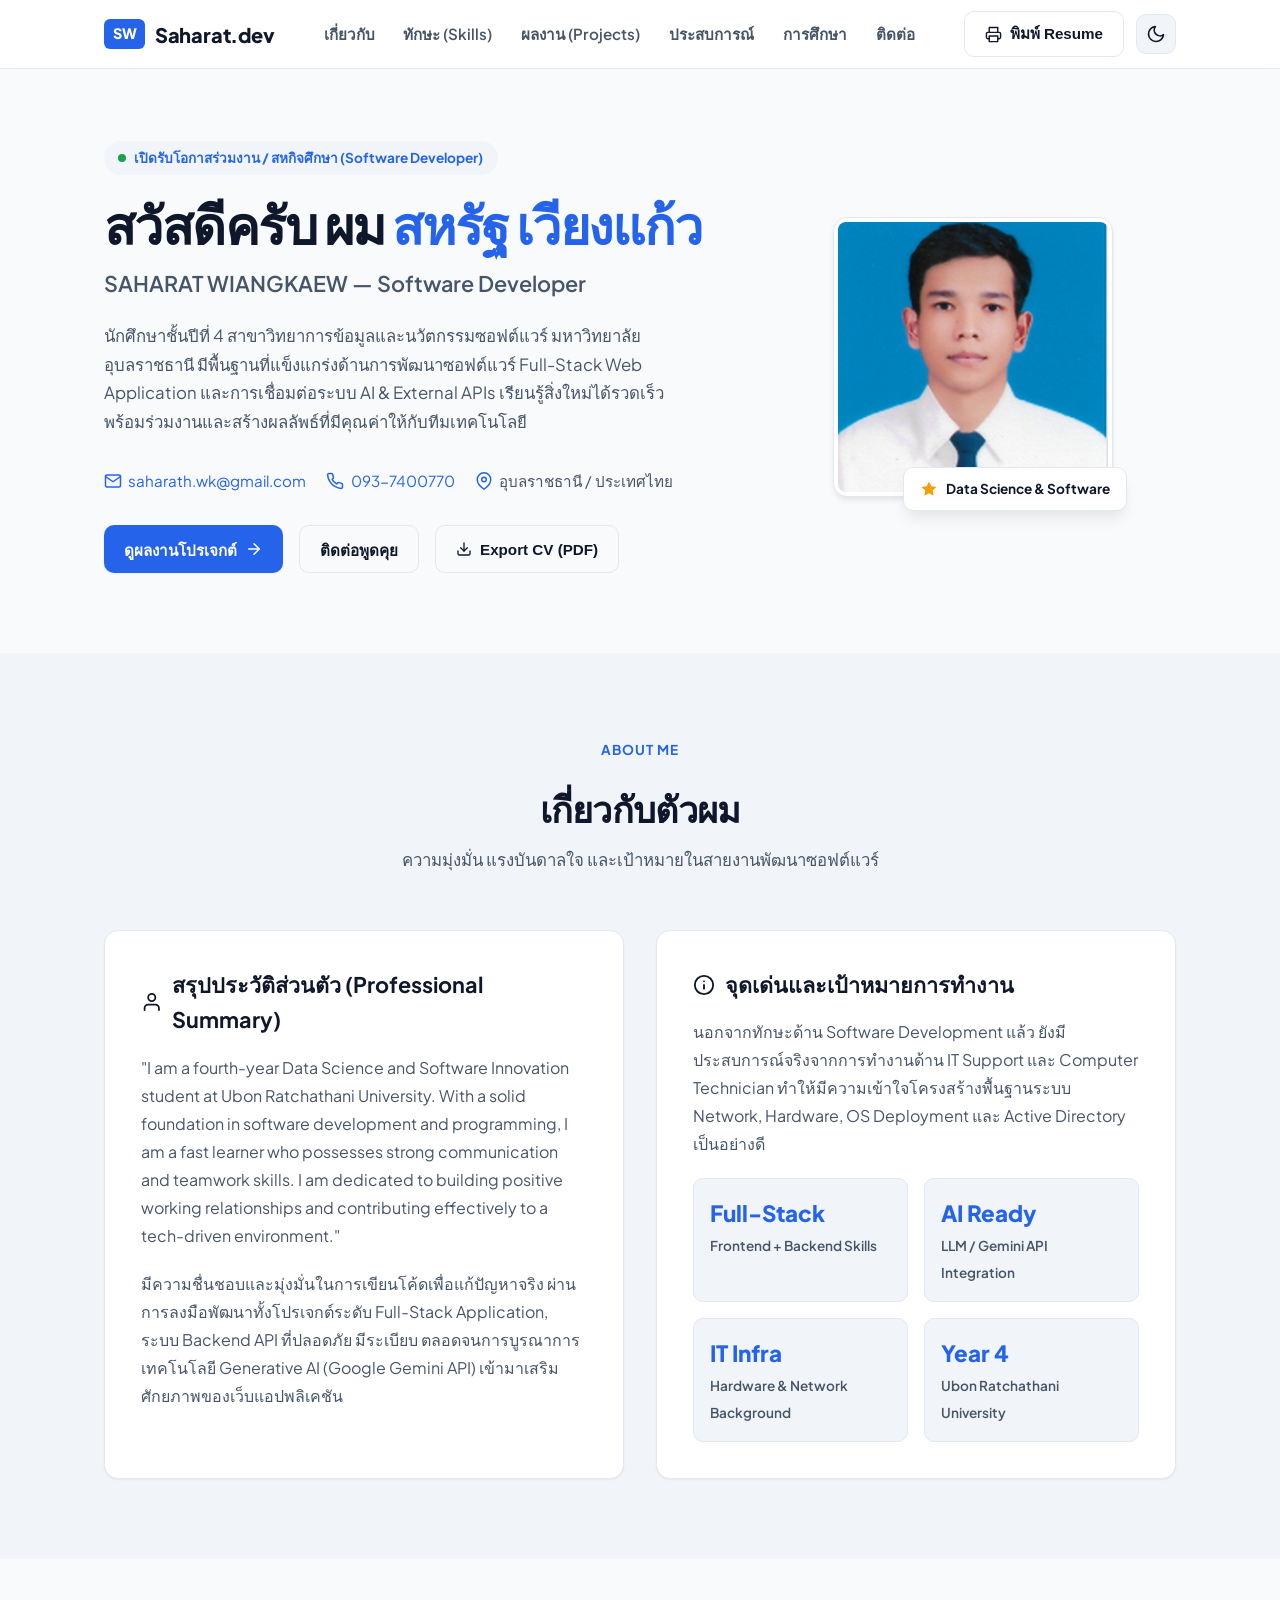
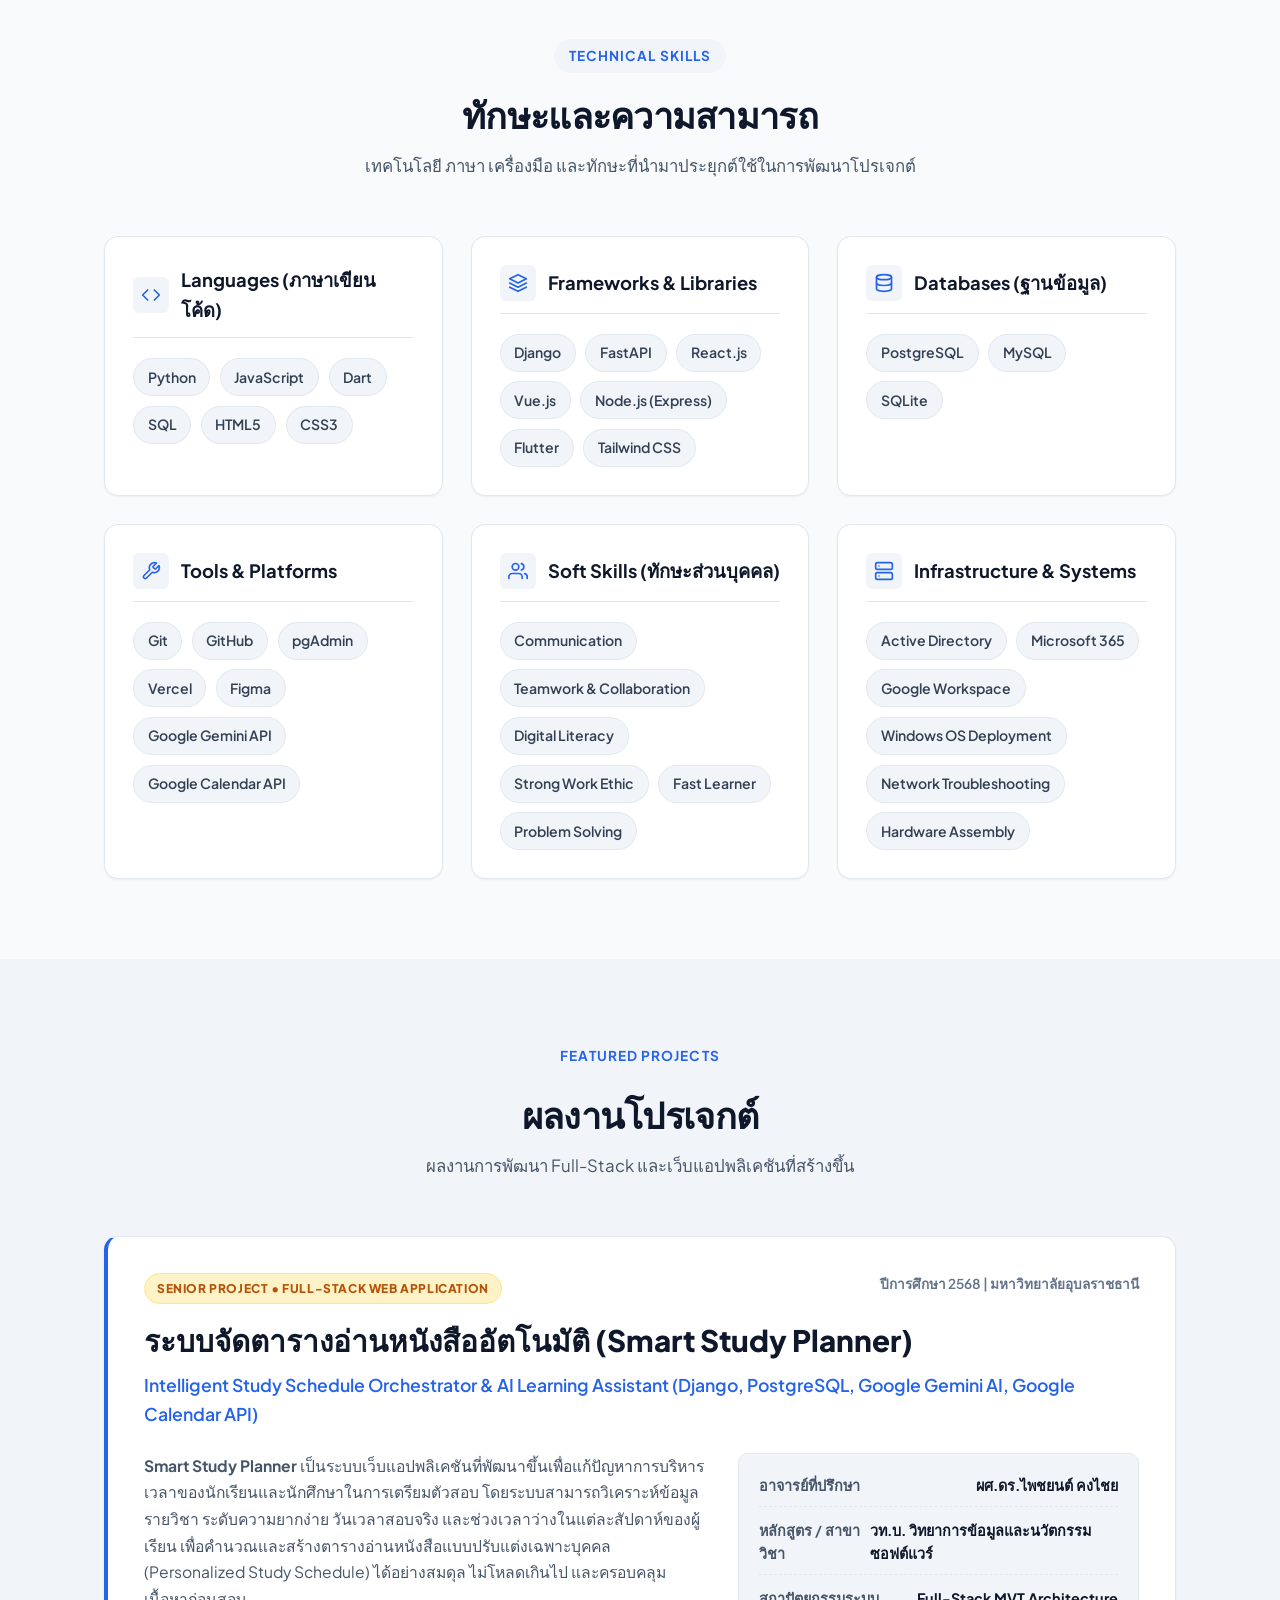
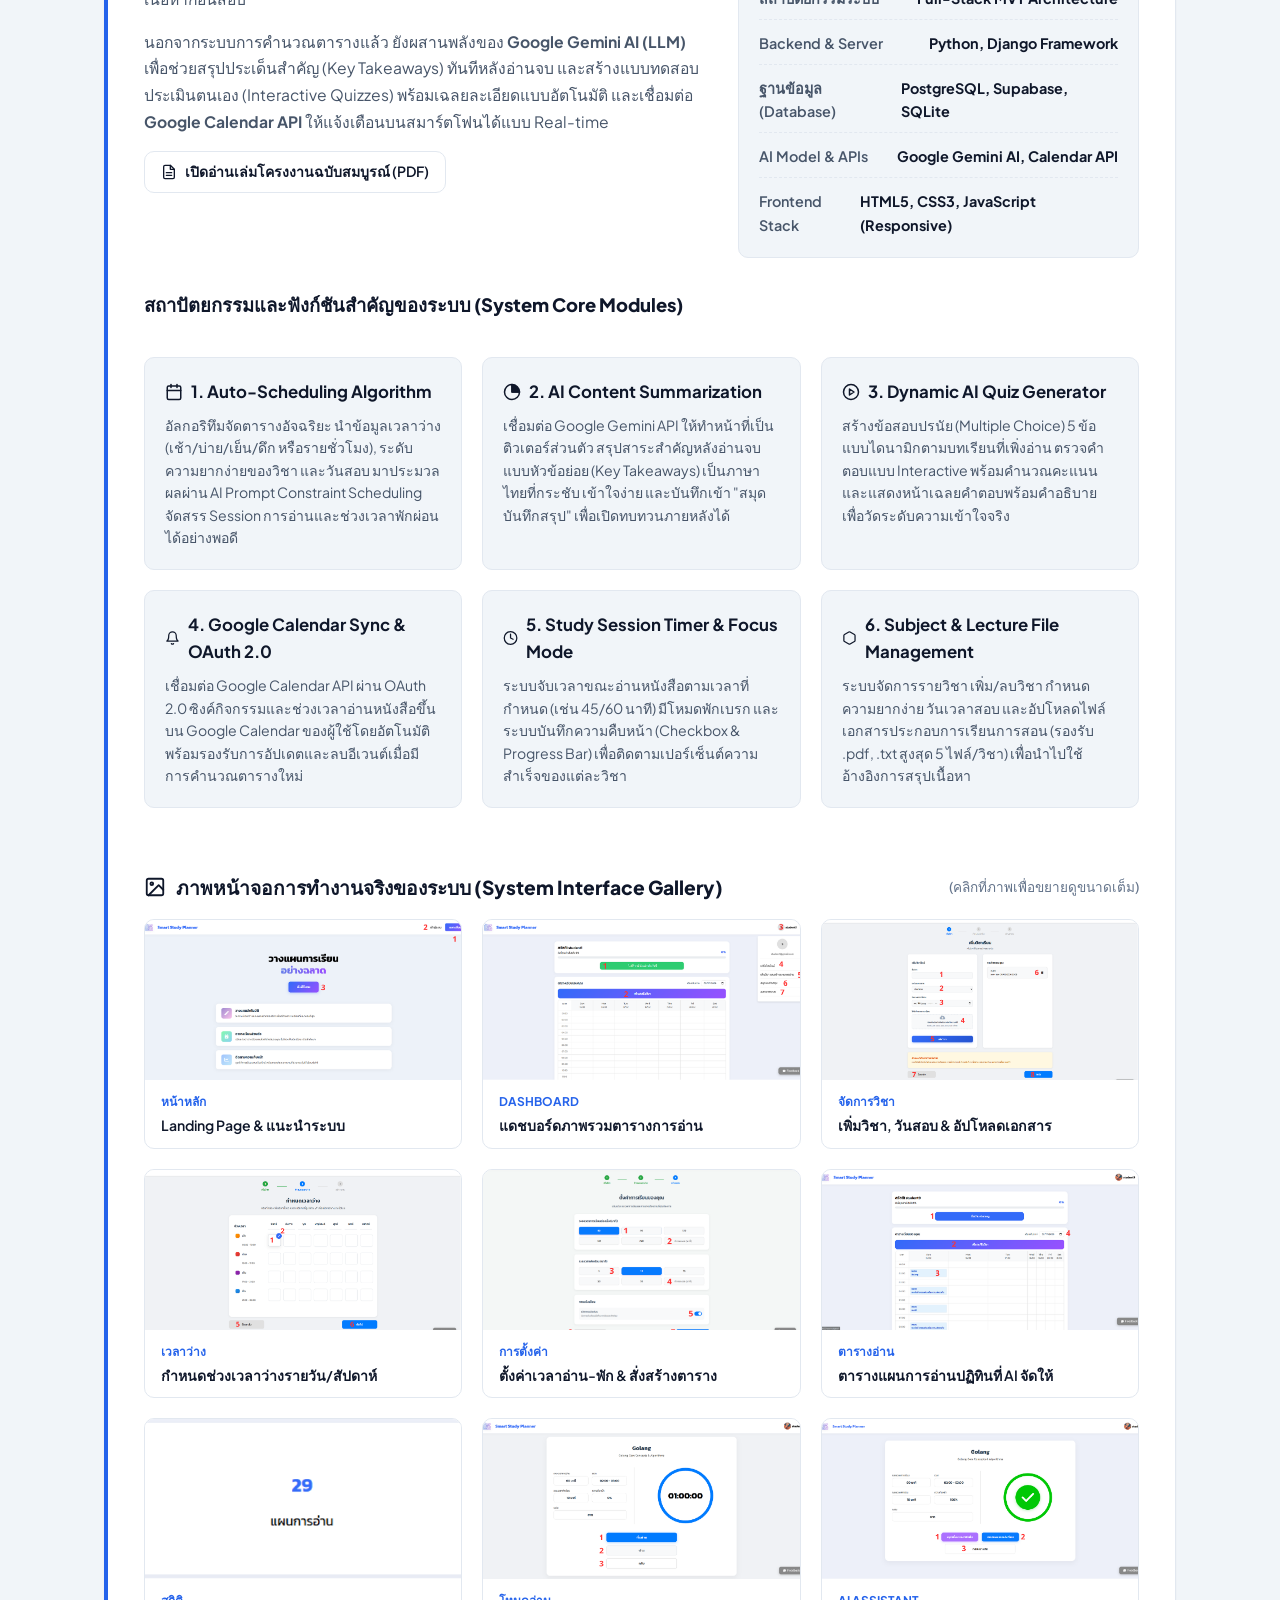
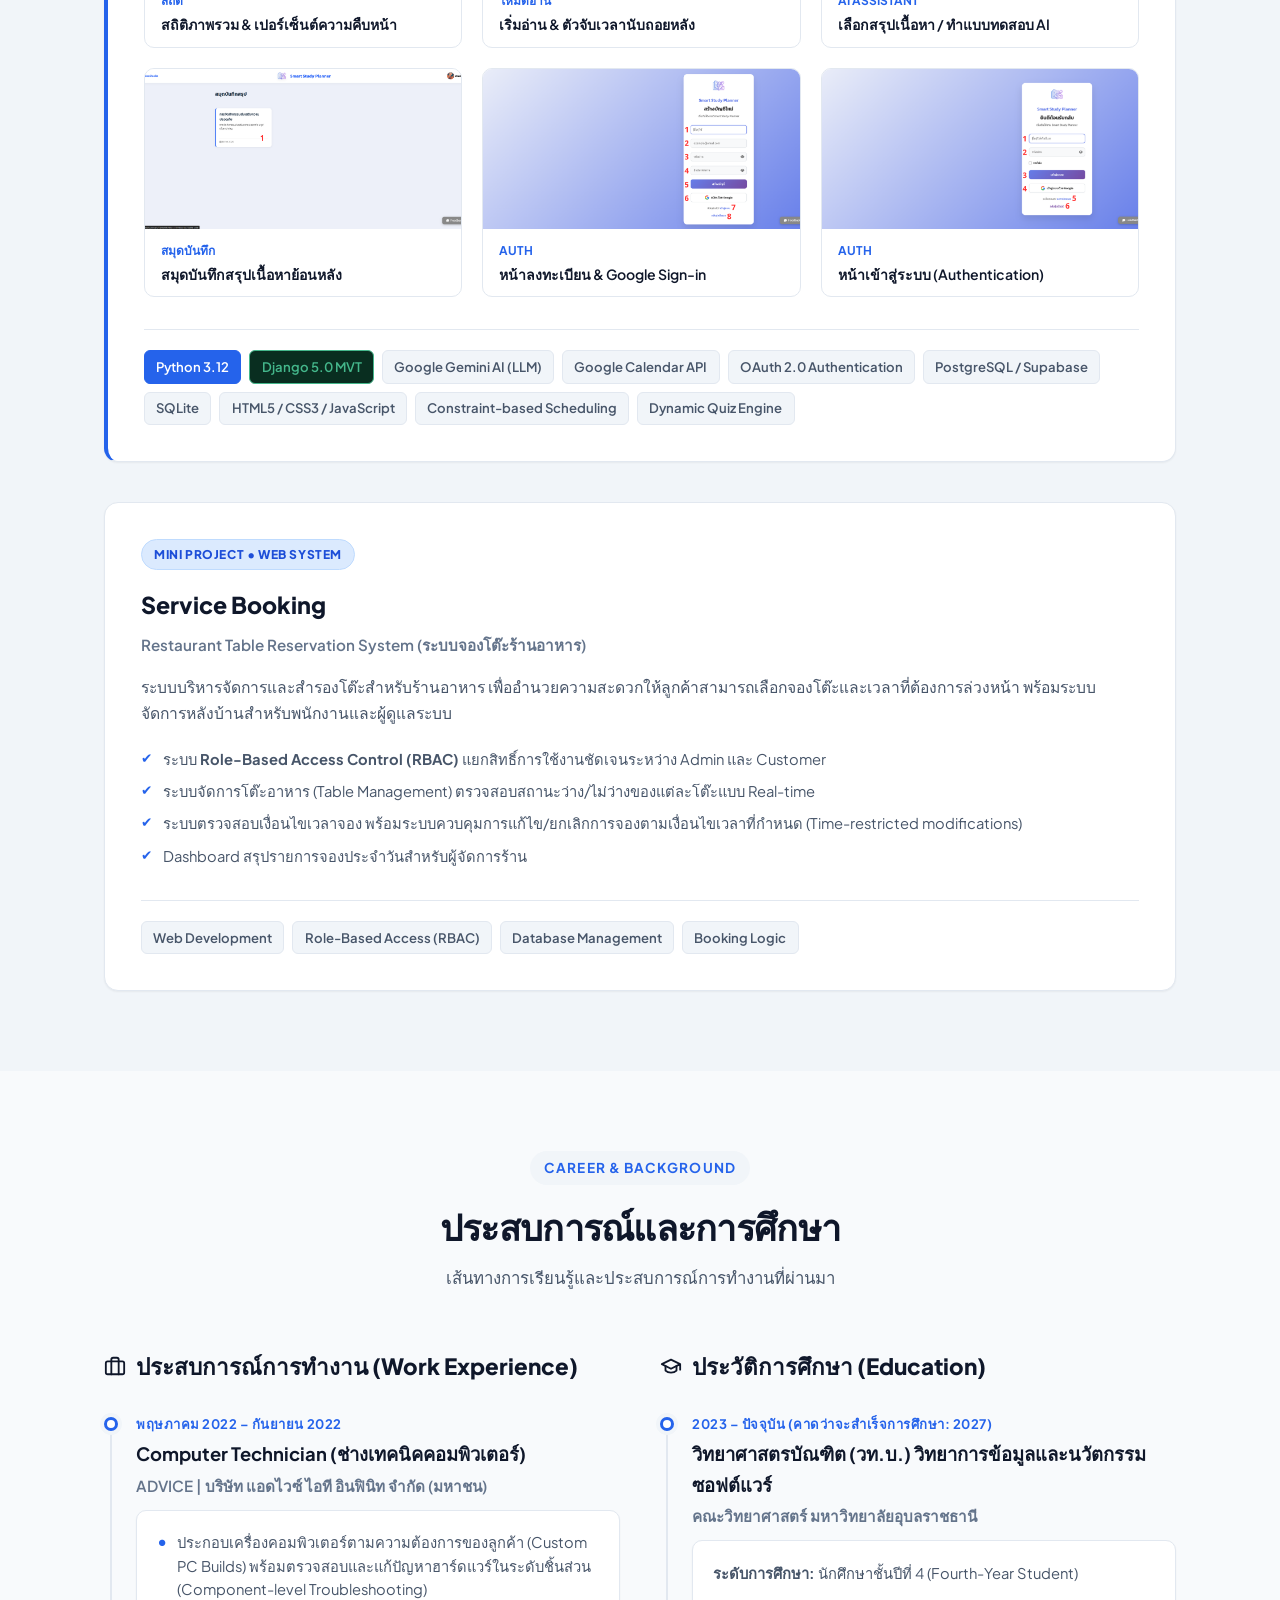
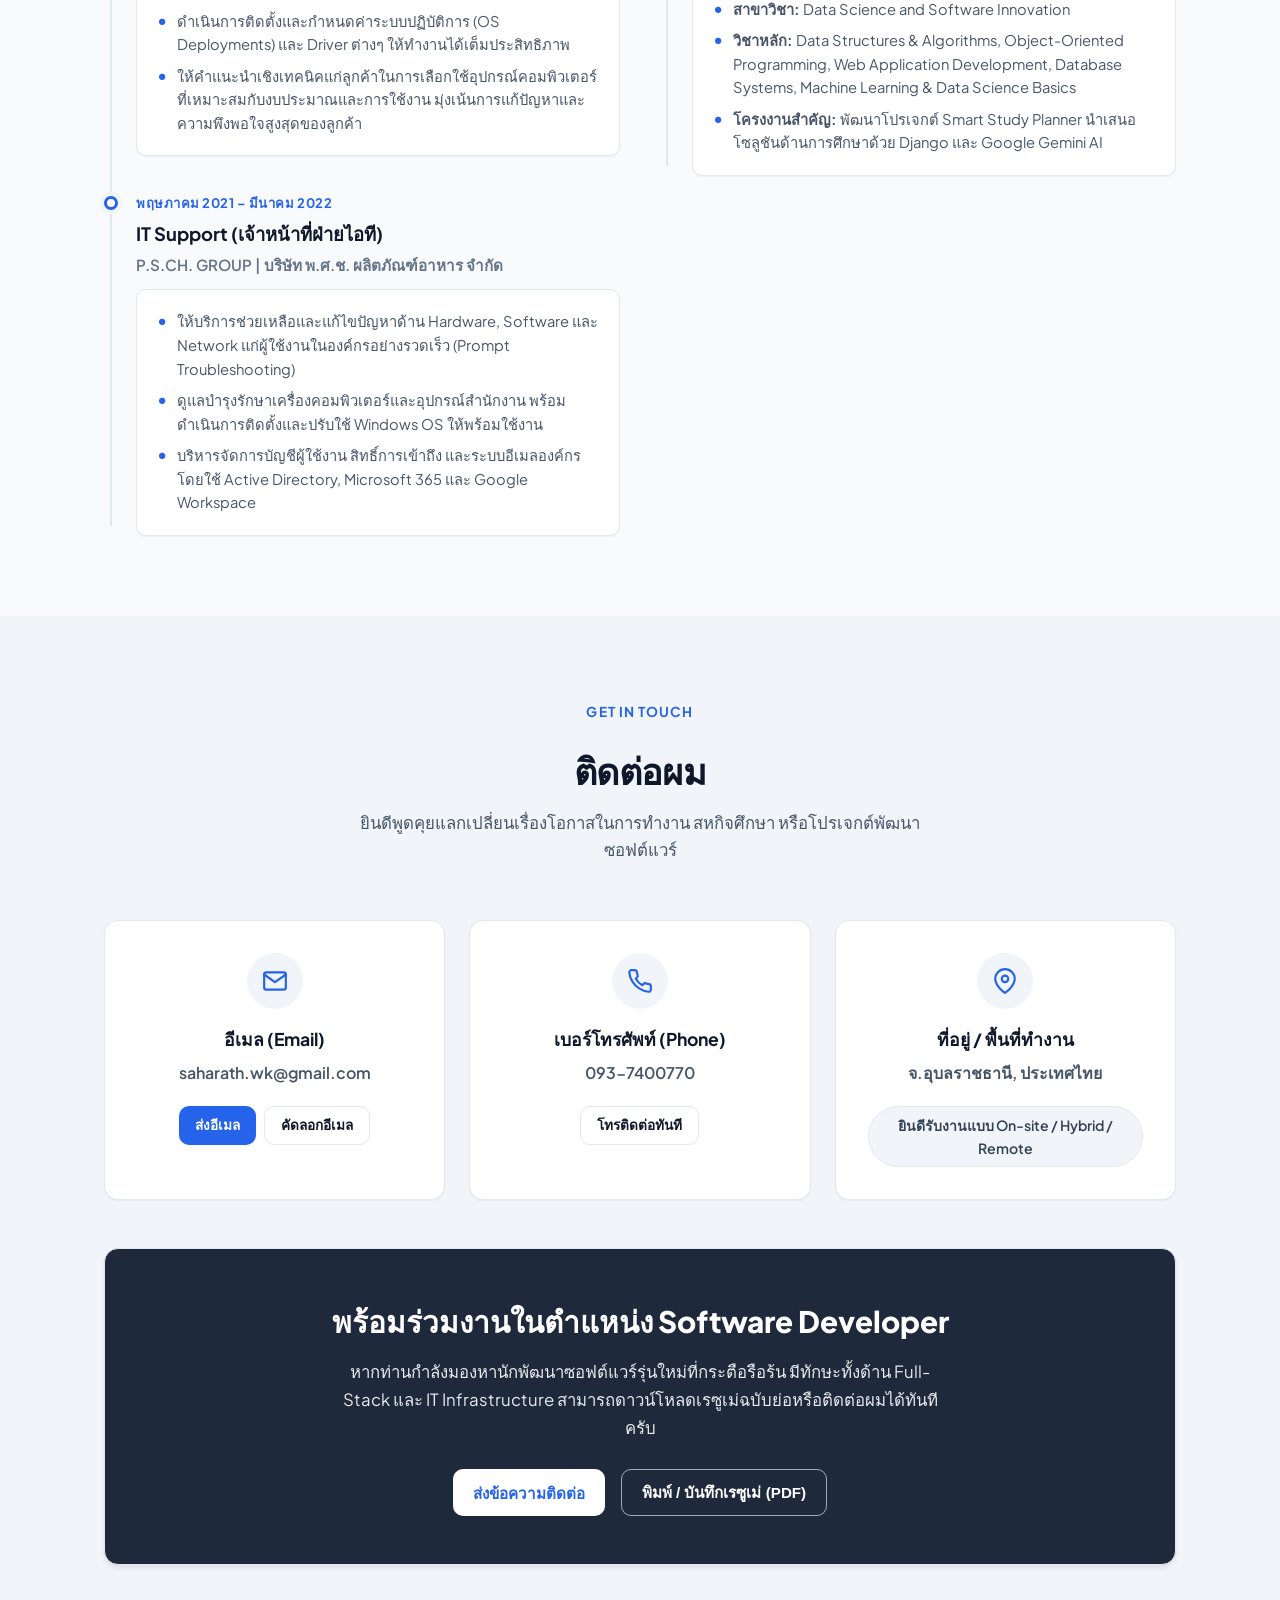
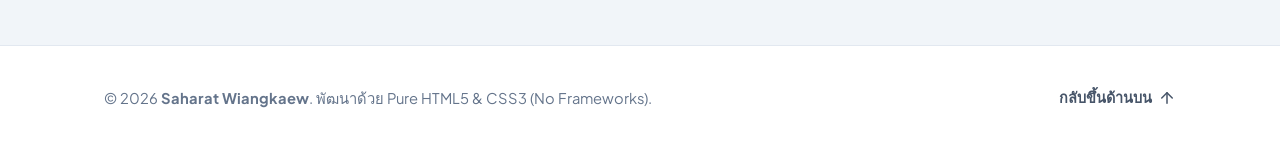
==== index.html @ 52d917a0 "Enhance Smart Study Planner showcase with full documentation details and screenshots gallery" ====
<!DOCTYPE html>
<html lang="th" data-theme="light">
<head>
  <meta charset="UTF-8">
  <meta name="viewport" content="width=device-width, initial-scale=1.0">
  <title>Saharat Wiangkaew | Software Developer Portfolio & Resume</title>
  <meta name="description" content="Portfolio และ Online Resume ของ Saharat Wiangkaew (สหรัฐ เวียงแก้ว) - Software Developer ผู้เชี่ยวชาญ Full-Stack Web Development, Python, Django, JavaScript, และ AI Integration">
  
  <!-- Google Fonts: Plus Jakarta Sans -->
  <link rel="preconnect" href="https://fonts.googleapis.com">
  <link rel="preconnect" href="https://fonts.gstatic.com" crossorigin>
  <link href="https://fonts.googleapis.com/css2?family=Plus+Jakarta+Sans:ital,wght@0,300..800;1,300..800&family=Sarabun:wght@300;400;600;700&display=swap" rel="stylesheet">
  
  <!-- Stylesheet -->
  <link rel="stylesheet" href="style.css">
</head>
<body>

  <!-- ================= HEADER & NAVIGATION ================= -->
  <header class="site-header">
    <div class="container nav-container">
      <a href="#hero" class="brand-logo" aria-label="Saharat Wiangkaew Home">
        <span class="brand-badge">SW</span>
        <span>Saharat.dev</span>
      </a>

      <!-- Desktop Navigation Menu -->
      <nav>
        <ul class="nav-menu" id="nav-menu">
          <li><a href="#about" class="nav-link">เกี่ยวกับ</a></li>
          <li><a href="#skills" class="nav-link">ทักษะ (Skills)</a></li>
          <li><a href="#projects" class="nav-link">ผลงาน (Projects)</a></li>
          <li><a href="#experience" class="nav-link">ประสบการณ์</a></li>
          <li><a href="#education" class="nav-link">การศึกษา</a></li>
          <li><a href="#contact" class="nav-link">ติดต่อ</a></li>
        </ul>
      </nav>

      <!-- Action Buttons -->
      <div class="nav-actions">
        <!-- Print / PDF Button -->
        <button class="btn btn-outline btn-print-cv" title="พิมพ์หรือบันทึกเรซูเม่เป็น PDF">
          <svg width="17" height="17" viewBox="0 0 24 24" fill="none" stroke="currentColor" stroke-width="2" stroke-linecap="round" stroke-linejoin="round">
            <polyline points="6 9 6 2 18 2 18 9"></polyline>
            <path d="M6 18H4a2 2 0 0 1-2-2v-5a2 2 0 0 1 2-2h16a2 2 0 0 1 2 2v5a2 2 0 0 1-2 2h-2"></path>
            <rect x="6" y="14" width="12" height="8"></rect>
          </svg>
          <span>พิมพ์ Resume</span>
        </button>

        <!-- Theme Toggle Button -->
        <button class="btn-icon" id="theme-toggle" aria-label="สลับโหมดการแสดงผล">
          <span id="theme-icon">
            <svg width="20" height="20" viewBox="0 0 24 24" fill="none" stroke="currentColor" stroke-width="2" stroke-linecap="round" stroke-linejoin="round">
              <path d="M21 12.79A9 9 0 1 1 11.21 3 7 7 0 0 0 21 12.79z"></path>
            </svg>
          </span>
        </button>

        <!-- Mobile Menu Toggle Button -->
        <button class="btn-icon mobile-toggle" id="mobile-toggle" aria-label="เปิดเมนูมือถือ" aria-expanded="false">
          <svg width="22" height="22" viewBox="0 0 24 24" fill="none" stroke="currentColor" stroke-width="2" stroke-linecap="round" stroke-linejoin="round">
            <line x1="3" y1="12" x2="21" y2="12"></line>
            <line x1="3" y1="6" x2="21" y2="6"></line>
            <line x1="3" y1="18" x2="21" y2="18"></line>
          </svg>
        </button>
      </div>
    </div>
  </header>

  <main>
    <!-- ================= HERO SECTION ================= -->
    <section class="hero" id="hero">
      <div class="container hero-grid">
        <div class="hero-content">
          <div class="hero-status">
            <span class="status-dot"></span>
            <span>เปิดรับโอกาสร่วมงาน / สหกิจศึกษา (Software Developer)</span>
          </div>
          
          <h1 class="hero-title">
            สวัสดีครับ ผม <span class="highlight">สหรัฐ เวียงแก้ว</span>
          </h1>
          <div class="hero-subtitle">SAHARAT WIANGKAEW — Software Developer</div>
          
          <p class="hero-bio">
            นักศึกษาชั้นปีที่ 4 สาขาวิทยาการข้อมูลและนวัตกรรมซอฟต์แวร์ มหาวิทยาลัยอุบลราชธานี มีพื้นฐานที่แข็งแกร่งด้านการพัฒนาซอฟต์แวร์ Full-Stack Web Application และการเชื่อมต่อระบบ AI & External APIs เรียนรู้สิ่งใหม่ได้รวดเร็ว พร้อมร่วมงานและสร้างผลลัพธ์ที่มีคุณค่าให้กับทีมเทคโนโลยี
          </p>

          <div class="hero-meta">
            <span class="meta-item">
              <svg width="18" height="18" viewBox="0 0 24 24" fill="none" stroke="currentColor" stroke-width="2" stroke-linecap="round" stroke-linejoin="round">
                <path d="M4 4h16c1.1 0 2 .9 2 2v12c0 1.1-.9 2-2 2H4c-1.1 0-2-.9-2-2V6c0-1.1.9-2 2-2z"></path>
                <polyline points="22,6 12,13 2,6"></polyline>
              </svg>
              <a href="mailto:saharath.wk@gmail.com">saharath.wk@gmail.com</a>
            </span>
            <span class="meta-item">
              <svg width="18" height="18" viewBox="0 0 24 24" fill="none" stroke="currentColor" stroke-width="2" stroke-linecap="round" stroke-linejoin="round">
                <path d="M22 16.92v3a2 2 0 0 1-2.18 2 19.79 19.79 0 0 1-8.63-3.07 19.5 19.5 0 0 1-6-6 19.79 19.79 0 0 1-3.07-8.67A2 2 0 0 1 4.11 2h3a2 2 0 0 1 2 1.72 12.84 12.84 0 0 0 .7 2.81 2 2 0 0 1-.45 2.11L8.09 9.91a16 16 0 0 0 6 6l1.27-1.27a2 2 0 0 1 2.11-.45 12.84 12.84 0 0 0 2.81.7A2 2 0 0 1 22 16.92z"></path>
              </svg>
              <a href="tel:0937400770">093-7400770</a>
            </span>
            <span class="meta-item">
              <svg width="18" height="18" viewBox="0 0 24 24" fill="none" stroke="currentColor" stroke-width="2" stroke-linecap="round" stroke-linejoin="round">
                <path d="M21 10c0 7-9 13-9 13s-9-6-9-13a9 9 0 0 1 18 0z"></path>
                <circle cx="12" cy="10" r="3"></circle>
              </svg>
              <span>อุบลราชธานี / ประเทศไทย</span>
            </span>
          </div>

          <div class="hero-actions">
            <a href="#projects" class="btn btn-primary">
              <span>ดูผลงานโปรเจกต์</span>
              <svg width="18" height="18" viewBox="0 0 24 24" fill="none" stroke="currentColor" stroke-width="2" stroke-linecap="round" stroke-linejoin="round">
                <line x1="5" y1="12" x2="19" y2="12"></line>
                <polyline points="12 5 19 12 12 19"></polyline>
              </svg>
            </a>
            <a href="#contact" class="btn btn-outline">ติดต่อพูดคุย</a>
            <button class="btn btn-outline btn-print-cv">
              <svg width="16" height="16" viewBox="0 0 24 24" fill="none" stroke="currentColor" stroke-width="2" stroke-linecap="round" stroke-linejoin="round">
                <path d="M21 15v4a2 2 0 0 1-2 2H5a2 2 0 0 1-2-2v-4"></path>
                <polyline points="7 10 12 15 17 10"></polyline>
                <line x1="12" y1="15" x2="12" y2="3"></line>
              </svg>
              <span>Export CV (PDF)</span>
            </button>
          </div>
        </div>

        <!-- Avatar Wrap -->
        <div class="hero-image-wrap">
          <div class="avatar-card">
            <div class="avatar-inner">
              <img src="assets/images/profile.png" alt="รูปโปรไฟล์ Saharat Wiangkaew" width="280" height="280" loading="eager">
            </div>
            <div class="floating-badge">
              <svg width="18" height="18" viewBox="0 0 24 24" fill="currentColor">
                <polygon points="12 2 15.09 8.26 22 9.27 17 14.14 18.18 21.02 12 17.77 5.82 21.02 7 14.14 2 9.27 8.91 8.26 12 2"></polygon>
              </svg>
              <span>Data Science & Software</span>
            </div>
          </div>
        </div>
      </div>
    </section>

    <!-- ================= ABOUT SECTION ================= -->
    <section id="about" style="background-color: var(--bg-alt);">
      <div class="container">
        <div class="section-title-wrap">
          <span class="section-badge">About Me</span>
          <h2 class="section-title">เกี่ยวกับตัวผม</h2>
          <p class="section-subtitle">ความมุ่งมั่น แรงบันดาลใจ และเป้าหมายในสายงานพัฒนาซอฟต์แวร์</p>
        </div>

        <div class="about-grid">
          <!-- Summary Card -->
          <div class="about-card">
            <h3>
              <svg width="22" height="22" viewBox="0 0 24 24" fill="none" stroke="currentColor" stroke-width="2" stroke-linecap="round" stroke-linejoin="round">
                <path d="M20 21v-2a4 4 0 0 0-4-4H8a4 4 0 0 0-4 4v2"></path>
                <circle cx="12" cy="7" r="4"></circle>
              </svg>
              สรุปประวัติส่วนตัว (Professional Summary)
            </h3>
            <p>
              "I am a fourth-year Data Science and Software Innovation student at Ubon Ratchathani University. With a solid foundation in software development and programming, I am a fast learner who possesses strong communication and teamwork skills. I am dedicated to building positive working relationships and contributing effectively to a tech-driven environment."
            </p>
            <p>
              มีความชื่นชอบและมุ่งมั่นในการเขียนโค้ดเพื่อแก้ปัญหาจริง ผ่านการลงมือพัฒนาทั้งโปรเจกต์ระดับ Full-Stack Application, ระบบ Backend API ที่ปลอดภัย มีระเบียบ ตลอดจนการบูรณาการเทคโนโลยี Generative AI (Google Gemini API) เข้ามาเสริมศักยภาพของเว็บแอปพลิเคชัน
            </p>
          </div>

          <!-- Highlight Highlights -->
          <div class="about-card">
            <h3>
              <svg width="22" height="22" viewBox="0 0 24 24" fill="none" stroke="currentColor" stroke-width="2" stroke-linecap="round" stroke-linejoin="round">
                <circle cx="12" cy="12" r="10"></circle>
                <line x1="12" y1="16" x2="12" y2="12"></line>
                <line x1="12" y1="8" x2="12.01" y2="8"></line>
              </svg>
              จุดเด่นและเป้าหมายการทำงาน
            </h3>
            <p>
              นอกจากทักษะด้าน Software Development แล้ว ยังมีประสบการณ์จริงจากการทำงานด้าน IT Support และ Computer Technician ทำให้มีความเข้าใจโครงสร้างพื้นฐานระบบ Network, Hardware, OS Deployment และ Active Directory เป็นอย่างดี
            </p>

            <div class="stat-pills">
              <div class="stat-pill">
                <span class="stat-num">Full-Stack</span>
                <span class="stat-label">Frontend + Backend Skills</span>
              </div>
              <div class="stat-pill">
                <span class="stat-num">AI Ready</span>
                <span class="stat-label">LLM / Gemini API Integration</span>
              </div>
              <div class="stat-pill">
                <span class="stat-num">IT Infra</span>
                <span class="stat-label">Hardware & Network Background</span>
              </div>
              <div class="stat-pill">
                <span class="stat-num">Year 4</span>
                <span class="stat-label">Ubon Ratchathani University</span>
              </div>
            </div>
          </div>
        </div>
      </div>
    </section>

    <!-- ================= SKILLS SECTION ================= -->
    <section id="skills">
      <div class="container">
        <div class="section-title-wrap">
          <span class="section-badge">Technical Skills</span>
          <h2 class="section-title">ทักษะและความสามารถ</h2>
          <p class="section-subtitle">เทคโนโลยี ภาษา เครื่องมือ และทักษะที่นำมาประยุกต์ใช้ในการพัฒนาโปรเจกต์</p>
        </div>

        <div class="skills-grid">
          <!-- Languages -->
          <div class="skill-category-card">
            <div class="category-header">
              <div class="category-icon">
                <svg width="20" height="20" viewBox="0 0 24 24" fill="none" stroke="currentColor" stroke-width="2" stroke-linecap="round" stroke-linejoin="round">
                  <polyline points="16 18 22 12 16 6"></polyline>
                  <polyline points="8 6 2 12 8 18"></polyline>
                </svg>
              </div>
              <h3>Languages (ภาษาเขียนโค้ด)</h3>
            </div>
            <div class="skill-tags">
              <span class="skill-tag">Python</span>
              <span class="skill-tag">JavaScript</span>
              <span class="skill-tag">Dart</span>
              <span class="skill-tag">SQL</span>
              <span class="skill-tag">HTML5</span>
              <span class="skill-tag">CSS3</span>
            </div>
          </div>

          <!-- Frameworks & Libraries -->
          <div class="skill-category-card">
            <div class="category-header">
              <div class="category-icon">
                <svg width="20" height="20" viewBox="0 0 24 24" fill="none" stroke="currentColor" stroke-width="2" stroke-linecap="round" stroke-linejoin="round">
                  <polygon points="12 2 2 7 12 12 22 7 12 2"></polygon>
                  <polyline points="2 17 12 22 22 17"></polyline>
                  <polyline points="2 12 12 17 22 12"></polyline>
                </svg>
              </div>
              <h3>Frameworks & Libraries</h3>
            </div>
            <div class="skill-tags">
              <span class="skill-tag">Django</span>
              <span class="skill-tag">FastAPI</span>
              <span class="skill-tag">React.js</span>
              <span class="skill-tag">Vue.js</span>
              <span class="skill-tag">Node.js (Express)</span>
              <span class="skill-tag">Flutter</span>
              <span class="skill-tag">Tailwind CSS</span>
            </div>
          </div>

          <!-- Databases -->
          <div class="skill-category-card">
            <div class="category-header">
              <div class="category-icon">
                <svg width="20" height="20" viewBox="0 0 24 24" fill="none" stroke="currentColor" stroke-width="2" stroke-linecap="round" stroke-linejoin="round">
                  <ellipse cx="12" cy="5" rx="9" ry="3"></ellipse>
                  <path d="M21 12c0 1.66-4 3-9 3s-9-1.34-9-3"></path>
                  <path d="M3 5v14c0 1.66 4 3 9 3s9-1.34 9-3V5"></path>
                </svg>
              </div>
              <h3>Databases (ฐานข้อมูล)</h3>
            </div>
            <div class="skill-tags">
              <span class="skill-tag">PostgreSQL</span>
              <span class="skill-tag">MySQL</span>
              <span class="skill-tag">SQLite</span>
            </div>
          </div>

          <!-- Tools & Platforms -->
          <div class="skill-category-card">
            <div class="category-header">
              <div class="category-icon">
                <svg width="20" height="20" viewBox="0 0 24 24" fill="none" stroke="currentColor" stroke-width="2" stroke-linecap="round" stroke-linejoin="round">
                  <path d="M14.7 6.3a1 1 0 0 0 0 1.4l1.6 1.6a1 1 0 0 0 1.4 0l3.77-3.77a6 6 0 0 1-7.94 7.94l-6.91 6.91a2.12 2.12 0 0 1-3-3l6.91-6.91a6 6 0 0 1 7.94-7.94l-3.76 3.76z"></path>
                </svg>
              </div>
              <h3>Tools & Platforms</h3>
            </div>
            <div class="skill-tags">
              <span class="skill-tag">Git</span>
              <span class="skill-tag">GitHub</span>
              <span class="skill-tag">pgAdmin</span>
              <span class="skill-tag">Vercel</span>
              <span class="skill-tag">Figma</span>
              <span class="skill-tag">Google Gemini API</span>
              <span class="skill-tag">Google Calendar API</span>
            </div>
          </div>

          <!-- Soft Skills -->
          <div class="skill-category-card">
            <div class="category-header">
              <div class="category-icon">
                <svg width="20" height="20" viewBox="0 0 24 24" fill="none" stroke="currentColor" stroke-width="2" stroke-linecap="round" stroke-linejoin="round">
                  <path d="M17 21v-2a4 4 0 0 0-4-4H5a4 4 0 0 0-4 4v2"></path>
                  <circle cx="9" cy="7" r="4"></circle>
                  <path d="M23 21v-2a4 4 0 0 0-3-3.87"></path>
                  <path d="M16 3.13a4 4 0 0 1 0 7.75"></path>
                </svg>
              </div>
              <h3>Soft Skills (ทักษะส่วนบุคคล)</h3>
            </div>
            <div class="skill-tags">
              <span class="skill-tag">Communication</span>
              <span class="skill-tag">Teamwork & Collaboration</span>
              <span class="skill-tag">Digital Literacy</span>
              <span class="skill-tag">Strong Work Ethic</span>
              <span class="skill-tag">Fast Learner</span>
              <span class="skill-tag">Problem Solving</span>
            </div>
          </div>

          <!-- IT & Hardware Skills -->
          <div class="skill-category-card">
            <div class="category-header">
              <div class="category-icon">
                <svg width="20" height="20" viewBox="0 0 24 24" fill="none" stroke="currentColor" stroke-width="2" stroke-linecap="round" stroke-linejoin="round">
                  <rect x="2" y="2" width="20" height="8" rx="2" ry="2"></rect>
                  <rect x="2" y="14" width="20" height="8" rx="2" ry="2"></rect>
                  <line x1="6" y1="6" x2="6.01" y2="6"></line>
                  <line x1="6" y1="18" x2="6.01" y2="18"></line>
                </svg>
              </div>
              <h3>Infrastructure & Systems</h3>
            </div>
            <div class="skill-tags">
              <span class="skill-tag">Active Directory</span>
              <span class="skill-tag">Microsoft 365</span>
              <span class="skill-tag">Google Workspace</span>
              <span class="skill-tag">Windows OS Deployment</span>
              <span class="skill-tag">Network Troubleshooting</span>
              <span class="skill-tag">Hardware Assembly</span>
            </div>
          </div>
        </div>
      </div>
    </section>

    <!-- ================= PROJECTS SECTION ================= -->
    <section id="projects" style="background-color: var(--bg-alt);">
      <div class="container">
        <div class="section-title-wrap">
          <span class="section-badge">Featured Projects</span>
          <h2 class="section-title">ผลงานโปรเจกต์</h2>
          <p class="section-subtitle">ผลงานการพัฒนา Full-Stack และเว็บแอปพลิเคชันที่สร้างขึ้น</p>
        </div>

        <div class="projects-grid">
          <!-- Project 1: Smart Study Planner (Featured Deep Dive) -->
          <div class="project-card featured-showcase">
            <div style="display: flex; justify-content: space-between; align-items: flex-start; flex-wrap: wrap; gap: 0.5rem; margin-bottom: 0.75rem;">
              <span class="project-badge-top badge-final" style="margin-bottom: 0;">Senior Project • Full-Stack Web Application</span>
              <span style="font-size: 0.85rem; color: var(--text-light); font-weight: 600;">ปีการศึกษา 2568 | มหาวิทยาลัยอุบลราชธานี</span>
            </div>
            
            <h3 class="project-title" style="font-size: 1.85rem; margin-bottom: 0.35rem;">ระบบจัดตารางอ่านหนังสืออัตโนมัติ (Smart Study Planner)</h3>
            <div class="project-subtitle" style="font-size: 1.1rem; color: var(--primary); margin-bottom: 1.5rem;">
              Intelligent Study Schedule Orchestrator & AI Learning Assistant (Django, PostgreSQL, Google Gemini AI, Google Calendar API)
            </div>

            <!-- Overview Grid: Description + Project Metadata -->
            <div class="project-overview-grid">
              <div>
                <p class="project-desc" style="margin-bottom: 1rem;">
                  <strong>Smart Study Planner</strong> เป็นระบบเว็บแอปพลิเคชันที่พัฒนาขึ้นเพื่อแก้ปัญหาการบริหารเวลาของนักเรียนและนักศึกษาในการเตรียมตัวสอบ โดยระบบสามารถวิเคราะห์ข้อมูลรายวิชา ระดับความยากง่าย วันเวลาสอบจริง และช่วงเวลาว่างในแต่ละสัปดาห์ของผู้เรียน เพื่อคำนวณและสร้างตารางอ่านหนังสือแบบปรับแต่งเฉพาะบุคคล (Personalized Study Schedule) ได้อย่างสมดุล ไม่โหลดเกินไป และครอบคลุมเนื้อหาก่อนสอบ
                </p>
                <p class="project-desc" style="margin-bottom: 1rem;">
                  นอกจากระบบการคำนวณตารางแล้ว ยังผสานพลังของ <strong>Google Gemini AI (LLM)</strong> เพื่อช่วยสรุปประเด็นสำคัญ (Key Takeaways) ทันทีหลังอ่านจบ และสร้างแบบทดสอบประเมินตนเอง (Interactive Quizzes) พร้อมเฉลยละเอียดแบบอัตโนมัติ และเชื่อมต่อ <strong>Google Calendar API</strong> ให้แจ้งเตือนบนสมาร์ตโฟนได้แบบ Real-time
                </p>
                <div style="display: flex; gap: 0.75rem; flex-wrap: wrap; margin-top: 1rem;">
                  <a href="assets/docs/ระบบจัดตารางอ่านหนังสืออัตโนมัติ.pdf" target="_blank" class="btn btn-outline" style="font-size: 0.88rem; padding: 0.5rem 1rem;">
                    <svg width="16" height="16" viewBox="0 0 24 24" fill="none" stroke="currentColor" stroke-width="2" stroke-linecap="round" stroke-linejoin="round">
                      <path d="M14 2H6a2 2 0 0 0-2 2v16a2 2 0 0 0 2 2h12a2 2 0 0 0 2-2V8z"></path>
                      <polyline points="14 2 14 8 20 8"></polyline>
                      <line x1="16" y1="13" x2="8" y2="13"></line>
                      <line x1="16" y1="17" x2="8" y2="17"></line>
                    </svg>
                    <span>เปิดอ่านเล่มโครงงานฉบับสมบูรณ์ (PDF)</span>
                  </a>
                </div>
              </div>

              <!-- Project Metadata Box -->
              <div class="project-meta-box">
                <div class="meta-row">
                  <span class="meta-label">อาจารย์ที่ปรึกษา</span>
                  <span class="meta-value">ผศ.ดร.ไพชยนต์ คงไชย</span>
                </div>
                <div class="meta-row">
                  <span class="meta-label">หลักสูตร / สาขาวิชา</span>
                  <span class="meta-value">วท.บ. วิทยาการข้อมูลและนวัตกรรมซอฟต์แวร์</span>
                </div>
                <div class="meta-row">
                  <span class="meta-label">สถาปัตยกรรมระบบ</span>
                  <span class="meta-value">Full-Stack MVT Architecture</span>
                </div>
                <div class="meta-row">
                  <span class="meta-label">Backend & Server</span>
                  <span class="meta-value">Python, Django Framework</span>
                </div>
                <div class="meta-row">
                  <span class="meta-label">ฐานข้อมูล (Database)</span>
                  <span class="meta-value">PostgreSQL, Supabase, SQLite</span>
                </div>
                <div class="meta-row">
                  <span class="meta-label">AI Model & APIs</span>
                  <span class="meta-value">Google Gemini AI, Calendar API</span>
                </div>
                <div class="meta-row">
                  <span class="meta-label">Frontend Stack</span>
                  <span class="meta-value">HTML5, CSS3, JavaScript (Responsive)</span>
                </div>
              </div>
            </div>

            <!-- Key Modules & Capabilities -->
            <h4 style="font-size: 1.15rem; font-weight: 800; color: var(--text-main); margin-bottom: 0.75rem;">
              สถาปัตยกรรมและฟังก์ชันสำคัญของระบบ (System Core Modules)
            </h4>

            <div class="system-modules-grid">
              <div class="module-card">
                <h4>
                  <svg width="18" height="18" viewBox="0 0 24 24" fill="none" stroke="currentColor" stroke-width="2" stroke-linecap="round" stroke-linejoin="round"><rect x="3" y="4" width="18" height="18" rx="2" ry="2"></rect><line x1="16" y1="2" x2="16" y2="6"></line><line x1="8" y1="2" x2="8" y2="6"></line><line x1="3" y1="10" x2="21" y2="10"></line></svg>
                  1. Auto-Scheduling Algorithm
                </h4>
                <p>
                  อัลกอริทึมจัดตารางอัจฉริยะ นำข้อมูลเวลาว่าง (เช้า/บ่าย/เย็น/ดึก หรือรายชั่วโมง), ระดับความยากง่ายของวิชา และวันสอบ มาประมวลผลผ่าน AI Prompt Constraint Scheduling จัดสรร Session การอ่านและช่วงเวลาพักผ่อนได้อย่างพอดี
                </p>
              </div>

              <div class="module-card">
                <h4>
                  <svg width="18" height="18" viewBox="0 0 24 24" fill="none" stroke="currentColor" stroke-width="2" stroke-linecap="round" stroke-linejoin="round"><path d="M12 2a10 10 0 1 0 10 10H12V2z"></path><path d="M12 2a10 10 0 0 1 10 10h-10V2z" fill="currentColor"></path></svg>
                  2. AI Content Summarization
                </h4>
                <p>
                  เชื่อมต่อ Google Gemini API ให้ทำหน้าที่เป็นติวเตอร์ส่วนตัว สรุปสาระสำคัญหลังอ่านจบแบบหัวข้อย่อย (Key Takeaways) เป็นภาษาไทยที่กระชับ เข้าใจง่าย และบันทึกเข้า "สมุดบันทึกสรุป" เพื่อเปิดทบทวนภายหลังได้
                </p>
              </div>

              <div class="module-card">
                <h4>
                  <svg width="18" height="18" viewBox="0 0 24 24" fill="none" stroke="currentColor" stroke-width="2" stroke-linecap="round" stroke-linejoin="round"><circle cx="12" cy="12" r="10"></circle><polygon points="10 8 16 12 10 16 10 8"></polygon></svg>
                  3. Dynamic AI Quiz Generator
                </h4>
                <p>
                  สร้างข้อสอบปรนัย (Multiple Choice) 5 ข้อแบบไดนามิกตามบทเรียนที่เพิ่งอ่าน ตรวจคำตอบแบบ Interactive พร้อมคำนวณคะแนนและแสดงหน้าเฉลยคำตอบพร้อมคำอธิบายเพื่อวัดระดับความเข้าใจจริง
                </p>
              </div>

              <div class="module-card">
                <h4>
                  <svg width="18" height="18" viewBox="0 0 24 24" fill="none" stroke="currentColor" stroke-width="2" stroke-linecap="round" stroke-linejoin="round"><path d="M18 8A6 6 0 0 0 6 8c0 7-3 9-3 9h18s-3-2-3-9"></path><path d="M13.73 21a2 2 0 0 1-3.46 0"></path></svg>
                  4. Google Calendar Sync & OAuth 2.0
                </h4>
                <p>
                  เชื่อมต่อ Google Calendar API ผ่าน OAuth 2.0 ซิงค์กิจกรรมและช่วงเวลาอ่านหนังสือขึ้นบน Google Calendar ของผู้ใช้โดยอัตโนมัติ พร้อมรองรับการอัปเดตและลบอีเวนต์เมื่อมีการคำนวณตารางใหม่
                </p>
              </div>

              <div class="module-card">
                <h4>
                  <svg width="18" height="18" viewBox="0 0 24 24" fill="none" stroke="currentColor" stroke-width="2" stroke-linecap="round" stroke-linejoin="round"><circle cx="12" cy="12" r="10"></circle><polyline points="12 6 12 12 16 14"></polyline></svg>
                  5. Study Session Timer & Focus Mode
                </h4>
                <p>
                  ระบบจับเวลาขณะอ่านหนังสือตามเวลาที่กำหนด (เช่น 45/60 นาที) มีโหมดพักเบรก และระบบบันทึกความคืบหน้า (Checkbox & Progress Bar) เพื่อติดตามเปอร์เซ็นต์ความสำเร็จของแต่ละวิชา
                </p>
              </div>

              <div class="module-card">
                <h4>
                  <svg width="18" height="18" viewBox="0 0 24 24" fill="none" stroke="currentColor" stroke-width="2" stroke-linecap="round" stroke-linejoin="round"><path d="M21 16V8a2 2 0 0 0-1-1.73l-7-4a2 2 0 0 0-2 0l-7 4A2 2 0 0 0 3 8v8a2 2 0 0 0 1 1.73l7 4a2 2 0 0 0 2 0l7-4A2 2 0 0 0 21 16z"></path></svg>
                  6. Subject & Lecture File Management
                </h4>
                <p>
                  ระบบจัดการรายวิชา เพิ่ม/ลบวิชา กำหนดความยากง่าย วันเวลาสอบ และอัปโหลดไฟล์เอกสารประกอบการเรียนการสอน (รองรับ .pdf, .txt สูงสุด 5 ไฟล์/วิชา) เพื่อนำไปใช้อ้างอิงการสรุปเนื้อหา
                </p>
              </div>
            </div>

            <!-- Screenshots Gallery -->
            <div class="gallery-section-title">
              <svg width="22" height="22" viewBox="0 0 24 24" fill="none" stroke="currentColor" stroke-width="2" stroke-linecap="round" stroke-linejoin="round">
                <rect x="3" y="3" width="18" height="18" rx="2" ry="2"></rect>
                <circle cx="8.5" cy="8.5" r="1.5"></circle>
                <polyline points="21 15 16 10 5 21"></polyline>
              </svg>
              <span>ภาพหน้าจอการทำงานจริงของระบบ (System Interface Gallery)</span>
              <span style="font-size: 0.85rem; font-weight: 500; color: var(--text-light); margin-left: auto;">(คลิกที่ภาพเพื่อขยายดูขนาดเต็ม)</span>
            </div>

            <div class="gallery-grid">
              <!-- Item 1: Landing Page -->
              <div class="gallery-item" data-img="assets/sspimg/Quiz Presentation.png" data-caption="ภาพที่ ค.1.1 หน้าแรกของเว็บไซต์ (Landing Page) ระบบ Smart Study Planner">
                <div class="gallery-img-wrap">
                  <img src="assets/sspimg/Quiz Presentation.png" alt="หน้าแรก Landing Page" loading="lazy">
                </div>
                <div class="gallery-info">
                  <span class="gallery-badge">หน้าหลัก</span>
                  <span class="gallery-caption">Landing Page & แนะนำระบบ</span>
                </div>
              </div>

              <!-- Item 2: Home Dashboard -->
              <div class="gallery-item" data-img="assets/sspimg/3.png" data-caption="ภาพที่ ค.1.4 หน้าแดชบอร์ดหลัก (Home Dashboard) แสดงภาพรวมตารางอ่านหนังสือ และเมนูนำทาง">
                <div class="gallery-img-wrap">
                  <img src="assets/sspimg/3.png" alt="หน้า Home Dashboard" loading="lazy">
                </div>
                <div class="gallery-info">
                  <span class="gallery-badge">Dashboard</span>
                  <span class="gallery-caption">แดชบอร์ดภาพรวมตารางการอ่าน</span>
                </div>
              </div>

              <!-- Item 3: Add Subject & Files -->
              <div class="gallery-item" data-img="assets/sspimg/4.png" data-caption="ภาพที่ ค.1.5 หน้าเพิ่มรายวิชา กำหนดระดับความยาก วันสอบ และอัปโหลดไฟล์เอกสารเรียน (.pdf, .txt)">
                <div class="gallery-img-wrap">
                  <img src="assets/sspimg/4.png" alt="หน้าเพิ่มวิชาและไฟล์" loading="lazy">
                </div>
                <div class="gallery-info">
                  <span class="gallery-badge">จัดการวิชา</span>
                  <span class="gallery-caption">เพิ่มวิชา, วันสอบ & อัปโหลดเอกสาร</span>
                </div>
              </div>

              <!-- Item 4: Set Availability -->
              <div class="gallery-item" data-img="assets/sspimg/5.png" data-caption="ภาพที่ ค.1.6 หน้ากำหนดช่วงเวลาว่างในแต่ละวัน (เช้า, บ่าย, เย็น, ดึก หรือเลือกรายชั่วโมง)">
                <div class="gallery-img-wrap">
                  <img src="assets/sspimg/5.png" alt="หน้ากำหนดเวลาว่าง" loading="lazy">
                </div>
                <div class="gallery-info">
                  <span class="gallery-badge">เวลาว่าง</span>
                  <span class="gallery-caption">กำหนดช่วงเวลาว่างรายวัน/สัปดาห์</span>
                </div>
              </div>

              <!-- Item 5: Study Settings -->
              <div class="gallery-item" data-img="assets/sspimg/7.png" data-caption="ภาพที่ ค.1.7 หน้าตั้งค่าระยะเวลาการอ่าน (Session Duration) และเวลาพักเบรก (Break Duration)">
                <div class="gallery-img-wrap">
                  <img src="assets/sspimg/7.png" alt="หน้าตั้งค่าการเรียน" loading="lazy">
                </div>
                <div class="gallery-info">
                  <span class="gallery-badge">การตั้งค่า</span>
                  <span class="gallery-caption">ตั้งค่าเวลาอ่าน-พัก & สั่งสร้างตาราง</span>
                </div>
              </div>

              <!-- Item 6: Study Calendar Schedule -->
              <div class="gallery-item" data-img="assets/sspimg/8.png" data-caption="ภาพที่ ค.1.8 ตารางแผนการอ่านหนังสือรายสัปดาห์ที่ AI ประมวลผลและจัดให้อัตโนมัติ">
                <div class="gallery-img-wrap">
                  <img src="assets/sspimg/8.png" alt="ตารางแผนการอ่าน" loading="lazy">
                </div>
                <div class="gallery-info">
                  <span class="gallery-badge">ตารางอ่าน</span>
                  <span class="gallery-caption">ตารางแผนการอ่านปฏิทินที่ AI จัดให้</span>
                </div>
              </div>

              <!-- Item 7: Statistics Overview -->
              <div class="gallery-item" data-img="assets/sspimg/10.png" data-caption="ภาพที่ ค.1.10 สถิติภาพรวม แสดงความคืบหน้าการอ่าน (%) และวิชาทั้งหมด">
                <div class="gallery-img-wrap">
                  <img src="assets/sspimg/10.png" alt="สถิติภาพรวม" loading="lazy">
                </div>
                <div class="gallery-info">
                  <span class="gallery-badge">สถิติ</span>
                  <span class="gallery-caption">สถิติภาพรวม & เปอร์เซ็นต์ความคืบหน้า</span>
                </div>
              </div>

              <!-- Item 8: Start Reading / Timer -->
              <div class="gallery-item" data-img="assets/sspimg/12.png" data-caption="ภาพที่ ค.1.13 หน้าเริ่มอ่านหนังสือ พร้อมตัวจับเวลานับถอยหลัง (Focus Session Timer)">
                <div class="gallery-img-wrap">
                  <img src="assets/sspimg/12.png" alt="หน้าเริ่มอ่านและจับเวลา" loading="lazy">
                </div>
                <div class="gallery-info">
                  <span class="gallery-badge">โหมดอ่าน</span>
                  <span class="gallery-caption">เริ่มอ่าน & ตัวจับเวลานับถอยหลัง</span>
                </div>
              </div>

              <!-- Item 9: AI Summary & Quiz Selection -->
              <div class="gallery-item" data-img="assets/sspimg/13.png" data-caption="ภาพที่ ค.1.14 เมื่ออ่านหมดเวลา เลือกระหว่างให้ AI สรุปเนื้อหา หรือทำแบบทดสอบวัดความรู้">
                <div class="gallery-img-wrap">
                  <img src="assets/sspimg/13.png" alt="หน้าสรุปเนื้อหาและทำแบบทดสอบ" loading="lazy">
                </div>
                <div class="gallery-info">
                  <span class="gallery-badge">AI Assistant</span>
                  <span class="gallery-caption">เลือกสรุปเนื้อหา / ทำแบบทดสอบ AI</span>
                </div>
              </div>

              <!-- Item 10: Summary Notebook -->
              <div class="gallery-item" data-img="assets/sspimg/14.png" data-caption="ภาพที่ ค.1.15 สมุดบันทึกสรุป (Summary Notebook) จัดเก็บเนื้อหาที่ AI สรุปไว้ให้อ่านย้อนหลัง">
                <div class="gallery-img-wrap">
                  <img src="assets/sspimg/14.png" alt="สมุดบันทึกสรุป" loading="lazy">
                </div>
                <div class="gallery-info">
                  <span class="gallery-badge">สมุดบันทึก</span>
                  <span class="gallery-caption">สมุดบันทึกสรุปเนื้อหาย้อนหลัง</span>
                </div>
              </div>

              <!-- Item 11: Registration Page -->
              <div class="gallery-item" data-img="assets/sspimg/1.png" data-caption="ภาพที่ ค.1.2 หน้าสมัครสมาชิก (Sign Up) พร้อมรองรับการสมัครด้วย Google Account">
                <div class="gallery-img-wrap">
                  <img src="assets/sspimg/1.png" alt="หน้าสมัครสมาชิก" loading="lazy">
                </div>
                <div class="gallery-info">
                  <span class="gallery-badge">Auth</span>
                  <span class="gallery-caption">หน้าลงทะเบียน & Google Sign-in</span>
                </div>
              </div>

              <!-- Item 12: Login Page -->
              <div class="gallery-item" data-img="assets/sspimg/2.png" data-caption="ภาพที่ ค.1.3 หน้าเข้าสู่ระบบ (Sign In) มีระบบตรวจสอบความถูกต้องและรักษาความปลอดภัย">
                <div class="gallery-img-wrap">
                  <img src="assets/sspimg/2.png" alt="หน้าเข้าสู่ระบบ" loading="lazy">
                </div>
                <div class="gallery-info">
                  <span class="gallery-badge">Auth</span>
                  <span class="gallery-caption">หน้าเข้าสู่ระบบ (Authentication)</span>
                </div>
              </div>
            </div>

            <!-- Tech Badges -->
            <div class="project-techs">
              <span class="tech-tag" style="background: #2563eb; color: #fff; border-color: #2563eb;">Python 3.12</span>
              <span class="tech-tag" style="background: #092e20; color: #44b78b; border-color: #44b78b;">Django 5.0 MVT</span>
              <span class="tech-tag">Google Gemini AI (LLM)</span>
              <span class="tech-tag">Google Calendar API</span>
              <span class="tech-tag">OAuth 2.0 Authentication</span>
              <span class="tech-tag">PostgreSQL / Supabase</span>
              <span class="tech-tag">SQLite</span>
              <span class="tech-tag">HTML5 / CSS3 / JavaScript</span>
              <span class="tech-tag">Constraint-based Scheduling</span>
              <span class="tech-tag">Dynamic Quiz Engine</span>
            </div>
          </div>

          <!-- Project 2: Service Booking (Restaurant Table Reservation System) -->
          <div class="project-card">
            <span class="project-badge-top badge-mini">Mini Project • Web System</span>
            <h3 class="project-title">Service Booking</h3>
            <div class="project-subtitle">Restaurant Table Reservation System (ระบบจองโต๊ะร้านอาหาร)</div>
            
            <p class="project-desc">
              ระบบบริหารจัดการและสำรองโต๊ะสำหรับร้านอาหาร เพื่ออำนวยความสะดวกให้ลูกค้าสามารถเลือกจองโต๊ะและเวลาที่ต้องการล่วงหน้า พร้อมระบบจัดการหลังบ้านสำหรับพนักงานและผู้ดูแลระบบ
            </p>

            <ul class="project-features">
              <li>ระบบ <strong>Role-Based Access Control (RBAC)</strong> แยกสิทธิ์การใช้งานชัดเจนระหว่าง Admin และ Customer</li>
              <li>ระบบจัดการโต๊ะอาหาร (Table Management) ตรวจสอบสถานะว่าง/ไม่ว่างของแต่ละโต๊ะแบบ Real-time</li>
              <li>ระบบตรวจสอบเงื่อนไขเวลาจอง พร้อมระบบควบคุมการแก้ไข/ยกเลิกการจองตามเงื่อนไขเวลาที่กำหนด (Time-restricted modifications)</li>
              <li>Dashboard สรุปรายการจองประจำวันสำหรับผู้จัดการร้าน</li>
            </ul>

            <div class="project-techs">
              <span class="tech-tag">Web Development</span>
              <span class="tech-tag">Role-Based Access (RBAC)</span>
              <span class="tech-tag">Database Management</span>
              <span class="tech-tag">Booking Logic</span>
            </div>
          </div>
        </div>
      </div>
    </section>

    <!-- ================= EXPERIENCE & EDUCATION ================= -->
    <section id="experience">
      <div class="container">
        <div class="section-title-wrap">
          <span class="section-badge">Career & Background</span>
          <h2 class="section-title">ประสบการณ์และการศึกษา</h2>
          <p class="section-subtitle">เส้นทางการเรียนรู้และประสบการณ์การทำงานที่ผ่านมา</p>
        </div>

        <div class="dual-timeline-grid">
          <!-- Work Experience Column -->
          <div class="timeline-column">
            <h3>
              <svg width="22" height="22" viewBox="0 0 24 24" fill="none" stroke="currentColor" stroke-width="2" stroke-linecap="round" stroke-linejoin="round">
                <rect x="2" y="7" width="20" height="14" rx="2" ry="2"></rect>
                <path d="M16 21V5a2 2 0 0 0-2-2h-4a2 2 0 0 0-2 2v16"></path>
              </svg>
              ประสบการณ์การทำงาน (Work Experience)
            </h3>

            <div class="timeline">
              <!-- Item 1: Advice -->
              <div class="timeline-item">
                <div class="timeline-dot"></div>
                <div class="timeline-date">พฤษภาคม 2022 – กันยายน 2022</div>
                <div class="timeline-role">Computer Technician (ช่างเทคนิคคอมพิวเตอร์)</div>
                <div class="timeline-company">ADVICE | บริษัท แอดไวซ์ ไอที อินฟินิท จำกัด (มหาชน)</div>
                <div class="timeline-content">
                  <ul class="timeline-bullets">
                    <li>ประกอบเครื่องคอมพิวเตอร์ตามความต้องการของลูกค้า (Custom PC Builds) พร้อมตรวจสอบและแก้ปัญหาฮาร์ดแวร์ในระดับชิ้นส่วน (Component-level Troubleshooting)</li>
                    <li>ดำเนินการติดตั้งและกำหนดค่าระบบปฏิบัติการ (OS Deployments) และ Driver ต่างๆ ให้ทำงานได้เต็มประสิทธิภาพ</li>
                    <li>ให้คำแนะนำเชิงเทคนิคแก่ลูกค้าในการเลือกใช้อุปกรณ์คอมพิวเตอร์ที่เหมาะสมกับงบประมาณและการใช้งาน มุ่งเน้นการแก้ปัญหาและความพึงพอใจสูงสุดของลูกค้า</li>
                  </ul>
                </div>
              </div>

              <!-- Item 2: P.S.CH. GROUP -->
              <div class="timeline-item">
                <div class="timeline-dot"></div>
                <div class="timeline-date">พฤษภาคม 2021 – มีนาคม 2022</div>
                <div class="timeline-role">IT Support (เจ้าหน้าที่ฝ่ายไอที)</div>
                <div class="timeline-company">P.S.CH. GROUP | บริษัท พ.ศ.ช. ผลิตภัณฑ์อาหาร จำกัด</div>
                <div class="timeline-content">
                  <ul class="timeline-bullets">
                    <li>ให้บริการช่วยเหลือและแก้ไขปัญหาด้าน Hardware, Software และ Network แก่ผู้ใช้งานในองค์กรอย่างรวดเร็ว (Prompt Troubleshooting)</li>
                    <li>ดูแลบำรุงรักษาเครื่องคอมพิวเตอร์และอุปกรณ์สำนักงาน พร้อมดำเนินการติดตั้งและปรับใช้ Windows OS ให้พร้อมใช้งาน</li>
                    <li>บริหารจัดการบัญชีผู้ใช้งาน สิทธิ์การเข้าถึง และระบบอีเมลองค์กร โดยใช้ Active Directory, Microsoft 365 และ Google Workspace</li>
                  </ul>
                </div>
              </div>
            </div>
          </div>

          <!-- Education Column -->
          <div class="timeline-column" id="education">
            <h3>
              <svg width="22" height="22" viewBox="0 0 24 24" fill="none" stroke="currentColor" stroke-width="2" stroke-linecap="round" stroke-linejoin="round">
                <path d="M22 10v6M2 10l10-5 10 5-10 5z"></path>
                <path d="M6 12v5c3 3 9 3 12 0v-5"></path>
              </svg>
              ประวัติการศึกษา (Education)
            </h3>

            <div class="timeline">
              <!-- Item 1: Ubon University -->
              <div class="timeline-item">
                <div class="timeline-dot"></div>
                <div class="timeline-date">2023 – ปัจจุบัน (คาดว่าจะสำเร็จการศึกษา: 2027)</div>
                <div class="timeline-role">วิทยาศาสตรบัณฑิต (วท.บ.) วิทยาการข้อมูลและนวัตกรรมซอฟต์แวร์</div>
                <div class="timeline-company">คณะวิทยาศาสตร์ มหาวิทยาลัยอุบลราชธานี</div>
                <div class="timeline-content">
                  <p style="font-size: 0.92rem; color: var(--text-muted); margin-bottom: 0.75rem;">
                    <strong>ระดับการศึกษา:</strong> นักศึกษาชั้นปีที่ 4 (Fourth-Year Student)
                  </p>
                  <ul class="timeline-bullets">
                    <li><strong>สาขาวิชา:</strong> Data Science and Software Innovation</li>
                    <li><strong>วิชาหลัก:</strong> Data Structures & Algorithms, Object-Oriented Programming, Web Application Development, Database Systems, Machine Learning & Data Science Basics</li>
                    <li><strong>โครงงานสำคัญ:</strong> พัฒนาโปรเจกต์ Smart Study Planner นำเสนอโซลูชันด้านการศึกษาด้วย Django และ Google Gemini AI</li>
                  </ul>
                </div>
              </div>
            </div>
          </div>
        </div>
      </div>
    </section>

    <!-- ================= CONTACT SECTION ================= -->
    <section id="contact" style="background-color: var(--bg-alt);">
      <div class="container">
        <div class="section-title-wrap">
          <span class="section-badge">Get in Touch</span>
          <h2 class="section-title">ติดต่อผม</h2>
          <p class="section-subtitle">ยินดีพูดคุยแลกเปลี่ยนเรื่องโอกาสในการทำงาน สหกิจศึกษา หรือโปรเจกต์พัฒนาซอฟต์แวร์</p>
        </div>

        <div class="contact-grid">
          <!-- Email Card -->
          <div class="contact-card">
            <div class="contact-icon">
              <svg width="26" height="26" viewBox="0 0 24 24" fill="none" stroke="currentColor" stroke-width="2" stroke-linecap="round" stroke-linejoin="round">
                <path d="M4 4h16c1.1 0 2 .9 2 2v12c0 1.1-.9 2-2 2H4c-1.1 0-2-.9-2-2V6c0-1.1.9-2 2-2z"></path>
                <polyline points="22,6 12,13 2,6"></polyline>
              </svg>
            </div>
            <div class="contact-title">อีเมล (Email)</div>
            <div class="contact-value">saharath.wk@gmail.com</div>
            <div style="display: flex; gap: 0.5rem; justify-content: center; flex-wrap: wrap;">
              <a href="mailto:saharath.wk@gmail.com" class="btn btn-primary" style="font-size: 0.85rem; padding: 0.45rem 1rem;">
                ส่งอีเมล
              </a>
              <button class="btn btn-outline copy-btn" id="copy-email-btn" title="คลิกเพื่อคัดลอกอีเมล">
                คัดลอกอีเมล
              </button>
            </div>
          </div>

          <!-- Phone Card -->
          <div class="contact-card">
            <div class="contact-icon">
              <svg width="26" height="26" viewBox="0 0 24 24" fill="none" stroke="currentColor" stroke-width="2" stroke-linecap="round" stroke-linejoin="round">
                <path d="M22 16.92v3a2 2 0 0 1-2.18 2 19.79 19.79 0 0 1-8.63-3.07 19.5 19.5 0 0 1-6-6 19.79 19.79 0 0 1-3.07-8.67A2 2 0 0 1 4.11 2h3a2 2 0 0 1 2 1.72 12.84 12.84 0 0 0 .7 2.81 2 2 0 0 1-.45 2.11L8.09 9.91a16 16 0 0 0 6 6l1.27-1.27a2 2 0 0 1 2.11-.45 12.84 12.84 0 0 0 2.81.7A2 2 0 0 1 22 16.92z"></path>
              </svg>
            </div>
            <div class="contact-title">เบอร์โทรศัพท์ (Phone)</div>
            <div class="contact-value">093-7400770</div>
            <a href="tel:0937400770" class="btn btn-outline" style="font-size: 0.85rem; padding: 0.45rem 1rem;">
              โทรติดต่อทันที
            </a>
          </div>

          <!-- Location Card -->
          <div class="contact-card">
            <div class="contact-icon">
              <svg width="26" height="26" viewBox="0 0 24 24" fill="none" stroke="currentColor" stroke-width="2" stroke-linecap="round" stroke-linejoin="round">
                <path d="M21 10c0 7-9 13-9 13s-9-6-9-13a9 9 0 0 1 18 0z"></path>
                <circle cx="12" cy="10" r="3"></circle>
              </svg>
            </div>
            <div class="contact-title">ที่อยู่ / พื้นที่ทำงาน</div>
            <div class="contact-value">จ.อุบลราชธานี, ประเทศไทย</div>
            <span class="skill-tag" style="align-self: center;">ยินดีรับงานแบบ On-site / Hybrid / Remote</span>
          </div>
        </div>

        <!-- Banner for Recruiter -->
        <div class="ready-hire-banner">
          <h3>พร้อมร่วมงานในตำแหน่ง Software Developer</h3>
          <p>
            หากท่านกำลังมองหานักพัฒนาซอฟต์แวร์รุ่นใหม่ที่กระตือรือร้น มีทักษะทั้งด้าน Full-Stack และ IT Infrastructure สามารถดาวน์โหลดเรซูเม่ฉบับย่อหรือติดต่อผมได้ทันทีครับ
          </p>
          <div class="ready-actions">
            <a href="mailto:saharath.wk@gmail.com" class="btn btn-primary">ส่งข้อความติดต่อ</a>
            <button class="btn btn-outline btn-print-cv">พิมพ์ / บันทึกเรซูเม่ (PDF)</button>
          </div>
        </div>
      </div>
    </section>
  </main>

  <!-- ================= FOOTER ================= -->
  <footer class="site-footer">
    <div class="container footer-content">
      <div class="footer-text">
        © 2026 <strong>Saharat Wiangkaew</strong>. พัฒนาด้วย Pure HTML5 & CSS3 (No Frameworks).
      </div>
      <a href="#hero" class="back-to-top">
        <span>กลับขึ้นด้านบน</span>
        <svg width="18" height="18" viewBox="0 0 24 24" fill="none" stroke="currentColor" stroke-width="2" stroke-linecap="round" stroke-linejoin="round">
          <line x1="12" y1="19" x2="12" y2="5"></line>
          <polyline points="5 12 12 5 19 12"></polyline>
        </svg>
      </a>
    </div>
  </footer>

  <!-- Toast Notification -->
  <div class="toast" id="toast" role="alert" aria-live="polite"></div>

  <!-- Image Modal Lightbox for Project Screenshots -->
  <div class="image-modal" id="image-modal" role="dialog" aria-modal="true" aria-label="ภาพตัวอย่างขนาดเต็ม">
    <div class="modal-content-wrap">
      <div class="modal-img-container">
        <img src="" alt="" id="modal-img">
      </div>
      <div class="modal-caption-bar">
        <span class="modal-caption-text" id="modal-caption"></span>
        <button class="modal-close-btn" id="modal-close" aria-label="ปิดหน้าต่าง">✕</button>
      </div>
    </div>
  </div>

  <!-- JavaScript -->
  <script src="script.js"></script>
</body>
</html>
---- style.css ----
/* ==========================================================================
   PORTFOLIO & RESUME - PURE CSS
   Saharat Wiangkaew (Software Developer)
   ========================================================================== */

/* --- CSS Variables & Themes --- */
:root {
  --font-main: 'Plus Jakarta Sans', system-ui, -apple-system, BlinkMacSystemFont, 'Segoe UI', Roboto, sans-serif;
  
  /* Light Theme (Clean, Normal, Non-Neon) */
  --bg-body: #f8fafc;
  --bg-surface: #ffffff;
  --bg-card: #ffffff;
  --bg-alt: #f1f5f9;
  --bg-subtle: #e2e8f0;
  
  --text-main: #0f172a;
  --text-muted: #475569;
  --text-light: #64748b;
  
  --primary: #2563eb;
  --primary-hover: #1d4ed8;
  --primary-light: #f1f5f9;
  
  --accent: #3b82f6;
  --accent-light: #f8fafc;
  
  --border-color: #e2e8f0;
  --border-subtle: #cbd5e1;
  
  --shadow-sm: 0 1px 2px rgba(0, 0, 0, 0.05);
  --shadow-md: 0 4px 6px -1px rgba(0, 0, 0, 0.08), 0 2px 4px -2px rgba(0, 0, 0, 0.04);
  --shadow-lg: 0 10px 15px -3px rgba(0, 0, 0, 0.08), 0 4px 6px -4px rgba(0, 0, 0, 0.03);
  --shadow-hover: 0 12px 20px -3px rgba(0, 0, 0, 0.1), 0 4px 6px -2px rgba(0, 0, 0, 0.05);
  
  --tag-bg: #f1f5f9;
  --tag-text: #334155;
  --tag-border: #e2e8f0;
  
  --timeline-line: #e2e8f0;
  --radius-sm: 6px;
  --radius-md: 10px;
  --radius-lg: 14px;
  --radius-full: 9999px;
  
  --transition: all 0.2s ease-in-out;
}

/* Dark Theme (Calm, Subtle, Non-Neon) */
[data-theme="dark"] {
  --bg-body: #0f172a;
  --bg-surface: #1e293b;
  --bg-card: #1e293b;
  --bg-alt: #162032;
  --bg-subtle: #334155;
  
  --text-main: #f8fafc;
  --text-muted: #94a3b8;
  --text-light: #64748b;
  
  --primary: #60a5fa;
  --primary-hover: #3b82f6;
  --primary-light: #334155;
  
  --accent: #60a5fa;
  --accent-light: #1e293b;
  
  --border-color: #334155;
  --border-subtle: #475569;
  
  --shadow-sm: 0 1px 3px rgba(0, 0, 0, 0.25);
  --shadow-md: 0 4px 6px -1px rgba(0, 0, 0, 0.3);
  --shadow-lg: 0 10px 15px -3px rgba(0, 0, 0, 0.35);
  --shadow-hover: 0 12px 20px -3px rgba(0, 0, 0, 0.4);
  
  --tag-bg: #334155;
  --tag-text: #e2e8f0;
  --tag-border: #475569;
  
  --timeline-line: #334155;
}

/* --- Base & Reset --- */
*, *::before, *::after {
  box-sizing: border-box;
  margin: 0;
  padding: 0;
}

html {
  scroll-behavior: smooth;
  font-size: 16px;
}

body {
  font-family: var(--font-main);
  background-color: var(--bg-body);
  color: var(--text-main);
  line-height: 1.65;
  transition: background-color 0.3s ease, color 0.3s ease;
  overflow-x: hidden;
}

a {
  color: var(--primary);
  text-decoration: none;
  transition: var(--transition);
}

a:hover {
  color: var(--primary-hover);
}

img, svg {
  max-width: 100%;
  display: block;
}

/* --- Layout Container --- */
.container {
  width: 100%;
  max-width: 1120px;
  margin: 0 auto;
  padding: 0 1.5rem;
}

section {
  padding: 5rem 0;
  position: relative;
}

.section-title-wrap {
  text-align: center;
  margin-bottom: 3.5rem;
}

.section-badge {
  display: inline-block;
  font-size: 0.85rem;
  font-weight: 700;
  text-transform: uppercase;
  letter-spacing: 0.08em;
  color: var(--primary);
  background: var(--primary-light);
  padding: 0.35rem 0.9rem;
  border-radius: var(--radius-full);
  margin-bottom: 0.75rem;
}

.section-title {
  font-size: 2.25rem;
  font-weight: 800;
  color: var(--text-main);
  letter-spacing: -0.02em;
}

.section-subtitle {
  font-size: 1.05rem;
  color: var(--text-muted);
  max-width: 600px;
  margin: 0.5rem auto 0;
}

/* --- Navigation Bar --- */
.site-header {
  position: sticky;
  top: 0;
  z-index: 1000;
  background-color: rgba(255, 255, 255, 0.88);
  backdrop-filter: blur(12px);
  -webkit-backdrop-filter: blur(12px);
  border-bottom: 1px solid var(--border-color);
  transition: var(--transition);
}

[data-theme="dark"] .site-header {
  background-color: rgba(17, 24, 39, 0.88);
}

.nav-container {
  display: flex;
  align-items: center;
  justify-content: space-between;
  height: 4.25rem;
}

.brand-logo {
  display: flex;
  align-items: center;
  gap: 0.6rem;
  font-weight: 800;
  font-size: 1.25rem;
  color: var(--text-main);
  letter-spacing: -0.01em;
}

.brand-badge {
  background: var(--primary);
  color: #ffffff;
  padding: 0.2rem 0.55rem;
  border-radius: var(--radius-sm);
  font-size: 0.9rem;
  font-weight: 800;
}

.nav-menu {
  display: flex;
  align-items: center;
  gap: 1.8rem;
  list-style: none;
}

.nav-link {
  color: var(--text-muted);
  font-weight: 600;
  font-size: 0.95rem;
  position: relative;
  padding: 0.25rem 0;
}

.nav-link:hover, .nav-link.active {
  color: var(--primary);
}

.nav-link::after {
  content: '';
  position: absolute;
  bottom: 0;
  left: 0;
  width: 0;
  height: 2px;
  background: var(--primary);
  transition: width 0.2s ease;
}

.nav-link:hover::after, .nav-link.active::after {
  width: 100%;
}

.nav-actions {
  display: flex;
  align-items: center;
  gap: 0.75rem;
}

/* Buttons */
.btn {
  display: inline-flex;
  align-items: center;
  justify-content: center;
  gap: 0.5rem;
  padding: 0.65rem 1.25rem;
  border-radius: var(--radius-md);
  font-size: 0.95rem;
  font-weight: 600;
  cursor: pointer;
  border: none;
  transition: var(--transition);
  text-decoration: none;
}

.btn-primary {
  background: var(--primary);
  color: #ffffff;
  box-shadow: var(--shadow-sm);
}

.btn-primary:hover {
  background: var(--primary-hover);
  color: #ffffff;
  transform: translateY(-1px);
  box-shadow: var(--shadow-md);
}

.btn-outline {
  background: transparent;
  color: var(--text-main);
  border: 1px solid var(--border-color);
}

.btn-outline:hover {
  background: var(--bg-alt);
  border-color: var(--border-subtle);
  transform: translateY(-2px);
}

.btn-icon {
  width: 2.5rem;
  height: 2.5rem;
  padding: 0;
  border-radius: var(--radius-md);
  background: var(--bg-alt);
  color: var(--text-main);
  border: 1px solid var(--border-color);
  cursor: pointer;
  display: flex;
  align-items: center;
  justify-content: center;
  transition: var(--transition);
}

.btn-icon:hover {
  background: var(--bg-subtle);
  transform: scale(1.05);
}

.mobile-toggle {
  display: none;
}

/* --- Hero Section --- */
.hero {
  padding: 4.5rem 0 5rem;
  overflow: hidden;
}

.hero-grid {
  display: grid;
  grid-template-columns: 1.2fr 0.8fr;
  align-items: center;
  gap: 3.5rem;
}

.hero-status {
  display: inline-flex;
  align-items: center;
  gap: 0.5rem;
  background: var(--primary-light);
  color: var(--primary);
  padding: 0.35rem 0.9rem;
  border-radius: var(--radius-full);
  font-size: 0.85rem;
  font-weight: 700;
  margin-bottom: 1.25rem;
}

.status-dot {
  width: 8px;
  height: 8px;
  background: #16a34a;
  border-radius: 50%;
}

.hero-title {
  font-size: 3.25rem;
  font-weight: 800;
  line-height: 1.15;
  letter-spacing: -0.03em;
  margin-bottom: 0.75rem;
}

.hero-title .highlight {
  color: var(--primary);
}

.hero-subtitle {
  font-size: 1.35rem;
  font-weight: 600;
  color: var(--text-muted);
  margin-bottom: 1.25rem;
}

.hero-bio {
  font-size: 1.05rem;
  color: var(--text-muted);
  line-height: 1.7;
  margin-bottom: 2rem;
  max-width: 580px;
}

.hero-meta {
  display: flex;
  flex-wrap: wrap;
  gap: 1.25rem;
  margin-bottom: 2rem;
  font-size: 0.95rem;
  color: var(--text-muted);
}

.meta-item {
  display: inline-flex;
  align-items: center;
  gap: 0.4rem;
}

.meta-item svg {
  color: var(--primary);
}

.hero-actions {
  display: flex;
  flex-wrap: wrap;
  gap: 1rem;
}

/* Avatar Card */
.hero-image-wrap {
  display: flex;
  justify-content: center;
  position: relative;
}

.avatar-card {
  position: relative;
  width: 280px;
  height: 280px;
  border-radius: var(--radius-lg);
  padding: 4px;
  background: var(--bg-surface);
  border: 1px solid var(--border-color);
  box-shadow: var(--shadow-md);
}

.avatar-inner {
  width: 100%;
  height: 100%;
  background: var(--bg-surface);
  border-radius: calc(var(--radius-lg) - 6px);
  overflow: hidden;
  display: flex;
  align-items: center;
  justify-content: center;
}

.avatar-inner img {
  width: 100%;
  height: 100%;
  object-fit: cover;
  object-position: center 15%;
  display: block;
}

.floating-badge {
  position: absolute;
  bottom: -15px;
  right: -15px;
  background: var(--bg-surface);
  border: 1px solid var(--border-color);
  padding: 0.6rem 1rem;
  border-radius: var(--radius-md);
  box-shadow: var(--shadow-lg);
  display: flex;
  align-items: center;
  gap: 0.5rem;
  font-size: 0.85rem;
  font-weight: 700;
}

.floating-badge svg {
  color: #f59e0b;
}

/* --- About Section --- */
.about-grid {
  display: grid;
  grid-template-columns: 1fr 1fr;
  gap: 2rem;
}

.about-card {
  background: var(--bg-card);
  border: 1px solid var(--border-color);
  border-radius: var(--radius-lg);
  padding: 2.25rem;
  box-shadow: var(--shadow-sm);
  transition: var(--transition);
}

.about-card:hover {
  box-shadow: var(--shadow-md);
  border-color: var(--border-subtle);
}

.about-card h3 {
  font-size: 1.35rem;
  font-weight: 700;
  margin-bottom: 1rem;
  display: flex;
  align-items: center;
  gap: 0.6rem;
  color: var(--text-main);
}

.about-card p {
  color: var(--text-muted);
  line-height: 1.75;
  margin-bottom: 1.25rem;
}

.stat-pills {
  display: grid;
  grid-template-columns: repeat(2, 1fr);
  gap: 1rem;
  margin-top: 1rem;
}

.stat-pill {
  background: var(--bg-alt);
  padding: 1rem;
  border-radius: var(--radius-md);
  border: 1px solid var(--border-color);
}

.stat-num {
  font-size: 1.4rem;
  font-weight: 800;
  color: var(--primary);
  display: block;
}

.stat-label {
  font-size: 0.85rem;
  color: var(--text-muted);
  font-weight: 600;
}

/* --- Skills Section --- */
.skills-grid {
  display: grid;
  grid-template-columns: repeat(auto-fit, minmax(320px, 1fr));
  gap: 1.75rem;
}

.skill-category-card {
  background: var(--bg-card);
  border: 1px solid var(--border-color);
  border-radius: var(--radius-lg);
  padding: 1.75rem;
  box-shadow: var(--shadow-sm);
  transition: var(--transition);
}

.skill-category-card:hover {
  transform: translateY(-4px);
  box-shadow: var(--shadow-hover);
  border-color: var(--primary);
}

.category-header {
  display: flex;
  align-items: center;
  gap: 0.75rem;
  margin-bottom: 1.25rem;
  padding-bottom: 0.75rem;
  border-bottom: 1px solid var(--border-color);
}

.category-icon {
  width: 2.25rem;
  height: 2.25rem;
  background: var(--primary-light);
  color: var(--primary);
  border-radius: var(--radius-sm);
  display: flex;
  align-items: center;
  justify-content: center;
}

.category-header h3 {
  font-size: 1.15rem;
  font-weight: 700;
  color: var(--text-main);
}

.skill-tags {
  display: flex;
  flex-wrap: wrap;
  gap: 0.6rem;
}

.skill-tag {
  display: inline-flex;
  align-items: center;
  gap: 0.35rem;
  background: var(--tag-bg);
  color: var(--tag-text);
  border: 1px solid var(--tag-border);
  padding: 0.4rem 0.85rem;
  border-radius: var(--radius-full);
  font-size: 0.88rem;
  font-weight: 600;
  transition: var(--transition);
}

.skill-tag:hover {
  transform: scale(1.05);
}

/* --- Projects Section --- */
.projects-grid {
  display: grid;
  grid-template-columns: 1fr;
  gap: 2.5rem;
}

.project-card {
  background: var(--bg-card);
  border: 1px solid var(--border-color);
  border-radius: var(--radius-lg);
  padding: 2.25rem;
  box-shadow: var(--shadow-sm);
  display: flex;
  flex-direction: column;
  transition: var(--transition);
  position: relative;
}

.project-card:hover {
  transform: translateY(-4px);
  box-shadow: var(--shadow-hover);
  border-color: var(--primary);
}

/* Featured Showcase Layout for Final Project */
.project-card.featured-showcase {
  border-left: 4px solid var(--primary);
}

.project-overview-grid {
  display: grid;
  grid-template-columns: 1.4fr 1fr;
  gap: 2rem;
  margin-bottom: 2rem;
}

@media (max-width: 900px) {
  .project-overview-grid {
    grid-template-columns: 1fr;
  }
}

.project-meta-box {
  background: var(--bg-alt);
  border: 1px solid var(--border-color);
  border-radius: var(--radius-md);
  padding: 1.25rem;
  display: flex;
  flex-direction: column;
  gap: 0.75rem;
}

.meta-row {
  display: flex;
  justify-content: space-between;
  align-items: center;
  font-size: 0.9rem;
  border-bottom: 1px dashed var(--border-color);
  padding-bottom: 0.5rem;
}

.meta-row:last-child {
  border-bottom: none;
  padding-bottom: 0;
}

.meta-label {
  color: var(--text-muted);
  font-weight: 600;
}

.meta-value {
  color: var(--text-main);
  font-weight: 700;
}

/* System Features Cards */
.system-modules-grid {
  display: grid;
  grid-template-columns: repeat(auto-fit, minmax(280px, 1fr));
  gap: 1.25rem;
  margin: 1.5rem 0 2rem;
}

.module-card {
  background: var(--bg-alt);
  border: 1px solid var(--border-color);
  border-radius: var(--radius-md);
  padding: 1.25rem;
  transition: var(--transition);
}

.module-card:hover {
  background: var(--bg-surface);
  border-color: var(--primary);
  transform: translateY(-2px);
}

.module-card h4 {
  font-size: 1.05rem;
  font-weight: 700;
  color: var(--text-main);
  margin-bottom: 0.5rem;
  display: flex;
  align-items: center;
  gap: 0.5rem;
}

.module-card p {
  font-size: 0.88rem;
  color: var(--text-muted);
  line-height: 1.6;
}

/* Screenshot Gallery */
.gallery-section-title {
  font-size: 1.2rem;
  font-weight: 800;
  color: var(--text-main);
  margin: 2rem 0 1rem;
  display: flex;
  align-items: center;
  gap: 0.6rem;
}

.gallery-grid {
  display: grid;
  grid-template-columns: repeat(auto-fill, minmax(240px, 1fr));
  gap: 1.25rem;
  margin-bottom: 2rem;
}

.gallery-item {
  background: var(--bg-surface);
  border: 1px solid var(--border-color);
  border-radius: var(--radius-md);
  overflow: hidden;
  display: flex;
  flex-direction: column;
  transition: var(--transition);
  cursor: pointer;
}

.gallery-item:hover {
  transform: translateY(-4px);
  border-color: var(--primary);
  box-shadow: var(--shadow-md);
}

.gallery-img-wrap {
  width: 100%;
  height: 160px;
  overflow: hidden;
  background: #0f172a;
  position: relative;
}

.gallery-img-wrap img {
  width: 100%;
  height: 100%;
  object-fit: cover;
  transition: transform 0.3s ease;
}

.gallery-item:hover .gallery-img-wrap img {
  transform: scale(1.05);
}

.gallery-info {
  padding: 0.75rem 1rem;
  display: flex;
  flex-direction: column;
  gap: 0.25rem;
}

.gallery-badge {
  font-size: 0.75rem;
  font-weight: 700;
  color: var(--primary);
  text-transform: uppercase;
}

.gallery-caption {
  font-size: 0.88rem;
  font-weight: 600;
  color: var(--text-main);
  line-height: 1.4;
}

/* Modal for Image Preview */
.image-modal {
  position: fixed;
  top: 0;
  left: 0;
  width: 100%;
  height: 100%;
  background: rgba(15, 23, 42, 0.85);
  backdrop-filter: blur(8px);
  z-index: 99999;
  display: none;
  align-items: center;
  justify-content: center;
  padding: 1.5rem;
}

.image-modal.open {
  display: flex;
}

.modal-content-wrap {
  position: relative;
  max-width: 950px;
  width: 100%;
  background: var(--bg-surface);
  border-radius: var(--radius-lg);
  overflow: hidden;
  box-shadow: 0 25px 50px -12px rgba(0, 0, 0, 0.5);
  border: 1px solid var(--border-color);
}

.modal-img-container {
  max-height: 75vh;
  overflow: auto;
  background: #000000;
  display: flex;
  align-items: center;
  justify-content: center;
}

.modal-img-container img {
  width: 100%;
  height: auto;
  max-height: 75vh;
  object-fit: contain;
}

.modal-caption-bar {
  padding: 1rem 1.5rem;
  display: flex;
  align-items: center;
  justify-content: space-between;
  background: var(--bg-card);
  border-top: 1px solid var(--border-color);
}

.modal-caption-text {
  font-weight: 700;
  color: var(--text-main);
  font-size: 1rem;
}

.modal-close-btn {
  background: var(--bg-alt);
  border: 1px solid var(--border-color);
  color: var(--text-main);
  width: 2.25rem;
  height: 2.25rem;
  border-radius: 50%;
  cursor: pointer;
  display: flex;
  align-items: center;
  justify-content: center;
  font-size: 1.25rem;
  font-weight: 700;
  transition: var(--transition);
}

.modal-close-btn:hover {
  background: #ef4444;
  color: #ffffff;
  border-color: #ef4444;
}

.project-badge-top {
  display: inline-block;
  align-self: flex-start;
  font-size: 0.75rem;
  font-weight: 800;
  text-transform: uppercase;
  letter-spacing: 0.05em;
  padding: 0.3rem 0.75rem;
  border-radius: var(--radius-full);
  margin-bottom: 1rem;
}

.badge-final {
  background: #fef3c7;
  color: #b45309;
  border: 1px solid #fde68a;
}

[data-theme="dark"] .badge-final {
  background: rgba(245, 158, 11, 0.15);
  color: #fbbf24;
  border-color: rgba(245, 158, 11, 0.3);
}

.badge-mini {
  background: #dbeafe;
  color: #1d4ed8;
  border: 1px solid #bfdbfe;
}

[data-theme="dark"] .badge-mini {
  background: rgba(59, 130, 246, 0.15);
  color: #60a5fa;
  border-color: rgba(59, 130, 246, 0.3);
}

.project-title {
  font-size: 1.45rem;
  font-weight: 800;
  color: var(--text-main);
  margin-bottom: 0.5rem;
}

.project-subtitle {
  font-size: 0.95rem;
  color: var(--text-light);
  font-weight: 600;
  margin-bottom: 1rem;
}

.project-desc {
  color: var(--text-muted);
  font-size: 0.98rem;
  line-height: 1.7;
  margin-bottom: 1.25rem;
  flex-grow: 1;
}

.project-features {
  list-style: none;
  margin-bottom: 1.5rem;
}

.project-features li {
  position: relative;
  padding-left: 1.4rem;
  margin-bottom: 0.5rem;
  color: var(--text-muted);
  font-size: 0.92rem;
}

.project-features li::before {
  content: "✔";
  position: absolute;
  left: 0;
  color: var(--primary);
  font-size: 0.85rem;
}

.project-techs {
  display: flex;
  flex-wrap: wrap;
  gap: 0.5rem;
  margin-top: auto;
  padding-top: 1.25rem;
  border-top: 1px solid var(--border-color);
}

.tech-tag {
  background: var(--bg-alt);
  color: var(--text-muted);
  padding: 0.3rem 0.7rem;
  border-radius: var(--radius-sm);
  font-size: 0.82rem;
  font-weight: 600;
  border: 1px solid var(--border-color);
}

/* --- Timeline: Experience & Education --- */
.dual-timeline-grid {
  display: grid;
  grid-template-columns: 1fr 1fr;
  gap: 2.5rem;
}

.timeline-column h3 {
  font-size: 1.4rem;
  font-weight: 800;
  margin-bottom: 1.75rem;
  display: flex;
  align-items: center;
  gap: 0.6rem;
  color: var(--text-main);
}

.timeline {
  position: relative;
  padding-left: 2rem;
}

.timeline::before {
  content: '';
  position: absolute;
  left: 6px;
  top: 10px;
  bottom: 10px;
  width: 2px;
  background: var(--timeline-line);
}

.timeline-item {
  position: relative;
  margin-bottom: 2.25rem;
}

.timeline-item:last-child {
  margin-bottom: 0;
}

.timeline-dot {
  position: absolute;
  left: -2rem;
  top: 4px;
  width: 14px;
  height: 14px;
  border-radius: 50%;
  background: var(--bg-surface);
  border: 3px solid var(--primary);
  box-shadow: 0 0 0 4px var(--primary-light);
}

.timeline-date {
  font-size: 0.82rem;
  font-weight: 700;
  text-transform: uppercase;
  color: var(--primary);
  letter-spacing: 0.04em;
  margin-bottom: 0.3rem;
}

.timeline-role {
  font-size: 1.15rem;
  font-weight: 700;
  color: var(--text-main);
  margin-bottom: 0.2rem;
}

.timeline-company {
  font-size: 0.95rem;
  font-weight: 600;
  color: var(--text-light);
  margin-bottom: 0.75rem;
}

.timeline-content {
  background: var(--bg-card);
  border: 1px solid var(--border-color);
  border-radius: var(--radius-md);
  padding: 1.25rem;
  box-shadow: var(--shadow-sm);
}

.timeline-bullets {
  list-style: none;
}

.timeline-bullets li {
  position: relative;
  padding-left: 1.25rem;
  margin-bottom: 0.5rem;
  font-size: 0.92rem;
  color: var(--text-muted);
  line-height: 1.6;
}

.timeline-bullets li:last-child {
  margin-bottom: 0;
}

.timeline-bullets li::before {
  content: "•";
  position: absolute;
  left: 0;
  color: var(--primary);
  font-size: 1.2rem;
  line-height: 1;
}

/* --- Contact Section --- */
.contact-grid {
  display: grid;
  grid-template-columns: repeat(auto-fit, minmax(280px, 1fr));
  gap: 1.5rem;
  margin-bottom: 3rem;
}

.contact-card {
  background: var(--bg-card);
  border: 1px solid var(--border-color);
  border-radius: var(--radius-lg);
  padding: 2rem;
  text-align: center;
  box-shadow: var(--shadow-sm);
  transition: var(--transition);
  display: flex;
  flex-direction: column;
  align-items: center;
}

.contact-card:hover {
  transform: translateY(-4px);
  box-shadow: var(--shadow-hover);
  border-color: var(--primary);
}

.contact-icon {
  width: 3.5rem;
  height: 3.5rem;
  background: var(--primary-light);
  color: var(--primary);
  border-radius: 50%;
  display: flex;
  align-items: center;
  justify-content: center;
  margin-bottom: 1rem;
}

.contact-title {
  font-size: 1.1rem;
  font-weight: 700;
  color: var(--text-main);
  margin-bottom: 0.35rem;
}

.contact-value {
  font-size: 1rem;
  font-weight: 600;
  color: var(--text-muted);
  margin-bottom: 1.25rem;
}

.copy-btn {
  font-size: 0.85rem;
  padding: 0.45rem 1rem;
}

/* Callout Banner */
.ready-hire-banner {
  background: #1e293b;
  color: #ffffff;
  border-radius: var(--radius-lg);
  padding: 3rem 2rem;
  text-align: center;
  box-shadow: var(--shadow-md);
  border: 1px solid var(--border-color);
}

.ready-hire-banner h3 {
  font-size: 1.85rem;
  font-weight: 800;
  margin-bottom: 0.75rem;
}

.ready-hire-banner p {
  font-size: 1.05rem;
  color: rgba(255, 255, 255, 0.9);
  max-width: 600px;
  margin: 0 auto 1.75rem;
}

.ready-actions {
  display: flex;
  justify-content: center;
  gap: 1rem;
  flex-wrap: wrap;
}

.ready-actions .btn-primary {
  background: #ffffff;
  color: var(--primary);
}

.ready-actions .btn-primary:hover {
  background: #f8fafc;
  color: var(--primary-hover);
}

.ready-actions .btn-outline {
  border-color: rgba(255, 255, 255, 0.6);
  color: #ffffff;
}

.ready-actions .btn-outline:hover {
  background: rgba(255, 255, 255, 0.15);
}

/* --- Footer --- */
.site-footer {
  border-top: 1px solid var(--border-color);
  padding: 2.5rem 0;
  background: var(--bg-surface);
  transition: var(--transition);
}

.footer-content {
  display: flex;
  align-items: center;
  justify-content: space-between;
  flex-wrap: wrap;
  gap: 1rem;
}

.footer-text {
  font-size: 0.92rem;
  color: var(--text-light);
}

.back-to-top {
  display: inline-flex;
  align-items: center;
  gap: 0.4rem;
  font-size: 0.9rem;
  font-weight: 600;
  color: var(--text-muted);
}

.back-to-top:hover {
  color: var(--primary);
}

/* --- Toast Notification --- */
.toast {
  position: fixed;
  bottom: 2rem;
  right: 2rem;
  background: #0f172a;
  color: #ffffff;
  padding: 0.75rem 1.4rem;
  border-radius: var(--radius-md);
  font-size: 0.9rem;
  font-weight: 600;
  box-shadow: var(--shadow-lg);
  opacity: 0;
  visibility: hidden;
  transform: translateY(10px);
  transition: all 0.3s ease;
  z-index: 9999;
}

.toast.show {
  opacity: 1;
  visibility: visible;
  transform: translateY(0);
}

/* ==========================================================================
   Responsive Breakpoints
   ========================================================================== */
@media (max-width: 992px) {
  .hero-grid {
    grid-template-columns: 1fr;
    text-align: center;
    gap: 3rem;
  }
  
  .hero-image-wrap {
    order: -1;
  }
  
  .hero-bio {
    margin-left: auto;
    margin-right: auto;
  }
  
  .hero-meta {
    justify-content: center;
  }
  
  .hero-actions {
    justify-content: center;
  }
  
  .dual-timeline-grid {
    grid-template-columns: 1fr;
    gap: 3rem;
  }
  
  .about-grid {
    grid-template-columns: 1fr;
  }
}

@media (max-width: 768px) {
  .hero-title {
    font-size: 2.4rem;
  }
  
  .section-title {
    font-size: 1.85rem;
  }
  
  .projects-grid {
    grid-template-columns: 1fr;
  }
  
  /* Mobile Drawer Menu */
  .mobile-toggle {
    display: flex;
  }
  
  .nav-menu {
    position: fixed;
    top: 4.25rem;
    left: 0;
    right: 0;
    background: var(--bg-surface);
    flex-direction: column;
    align-items: flex-start;
    padding: 1.5rem;
    gap: 1.25rem;
    border-bottom: 1px solid var(--border-color);
    box-shadow: var(--shadow-lg);
    display: none;
  }
  
  .nav-menu.open {
    display: flex;
  }
  
  .nav-link {
    font-size: 1.05rem;
    width: 100%;
  }
}

/* ==========================================================================
   Print / Export to PDF Styles
   ========================================================================== */
@media print {
  body {
    background-color: #ffffff !important;
    color: #000000 !important;
    font-size: 11pt;
  }
  
  .site-header,
  .nav-actions,
  .mobile-toggle,
  .hero-actions,
  .ready-hire-banner,
  .site-footer,
  .toast,
  .copy-btn,
  .floating-badge {
    display: none !important;
  }
  
  section {
    padding: 1.5rem 0 !important;
    page-break-inside: avoid;
  }
  
  .container {
    max-width: 100% !important;
    padding: 0 !important;
  }
  
  .hero-grid {
    display: flex !important;
    flex-direction: row !important;
    align-items: center;
    gap: 2rem;
  }
  
  .avatar-card {
    width: 130px !important;
    height: 130px !important;
    box-shadow: none !important;
    border: 1px solid #ccc !important;
  }
  
  .project-card,
  .skill-category-card,
  .timeline-content,
  .contact-card,
  .about-card {
    border: 1px solid #ddd !important;
    box-shadow: none !important;
    page-break-inside: avoid;
  }
  
  a {
    color: #000000 !important;
    text-decoration: none !important;
  }
}
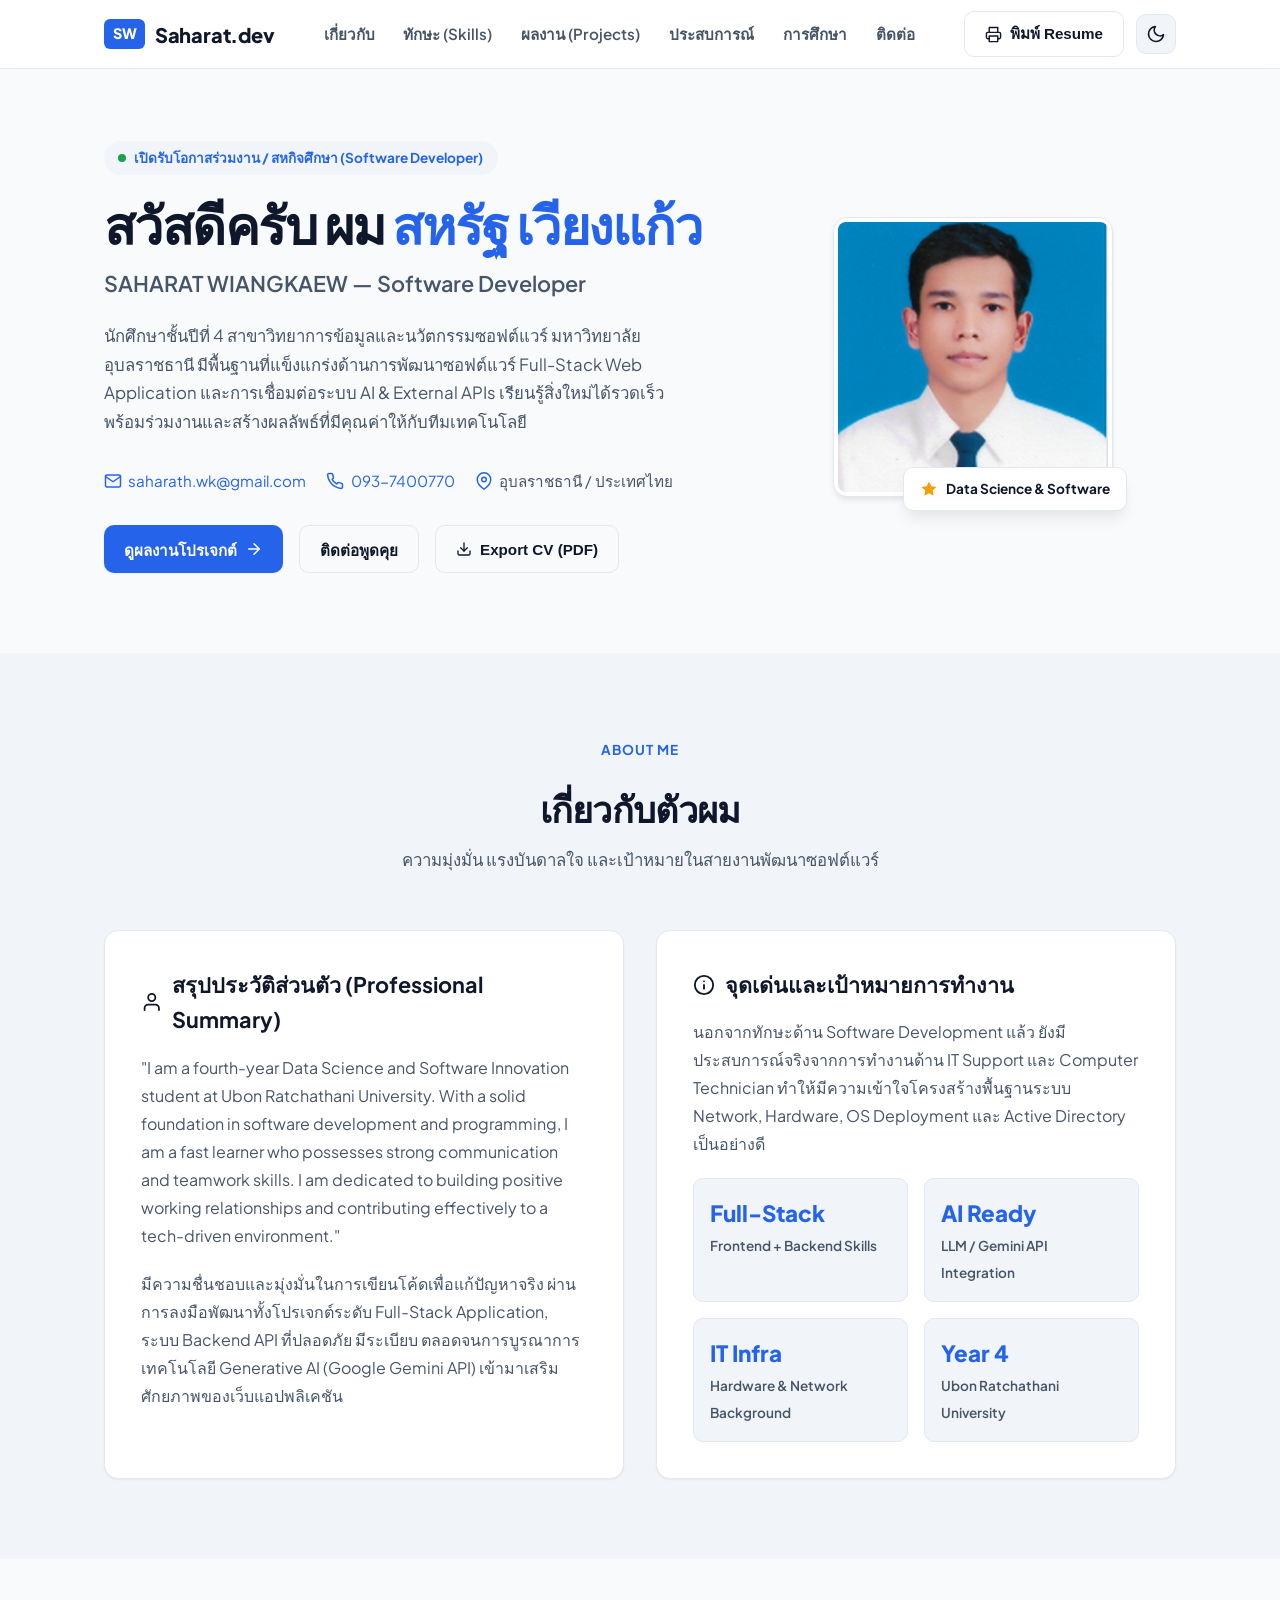
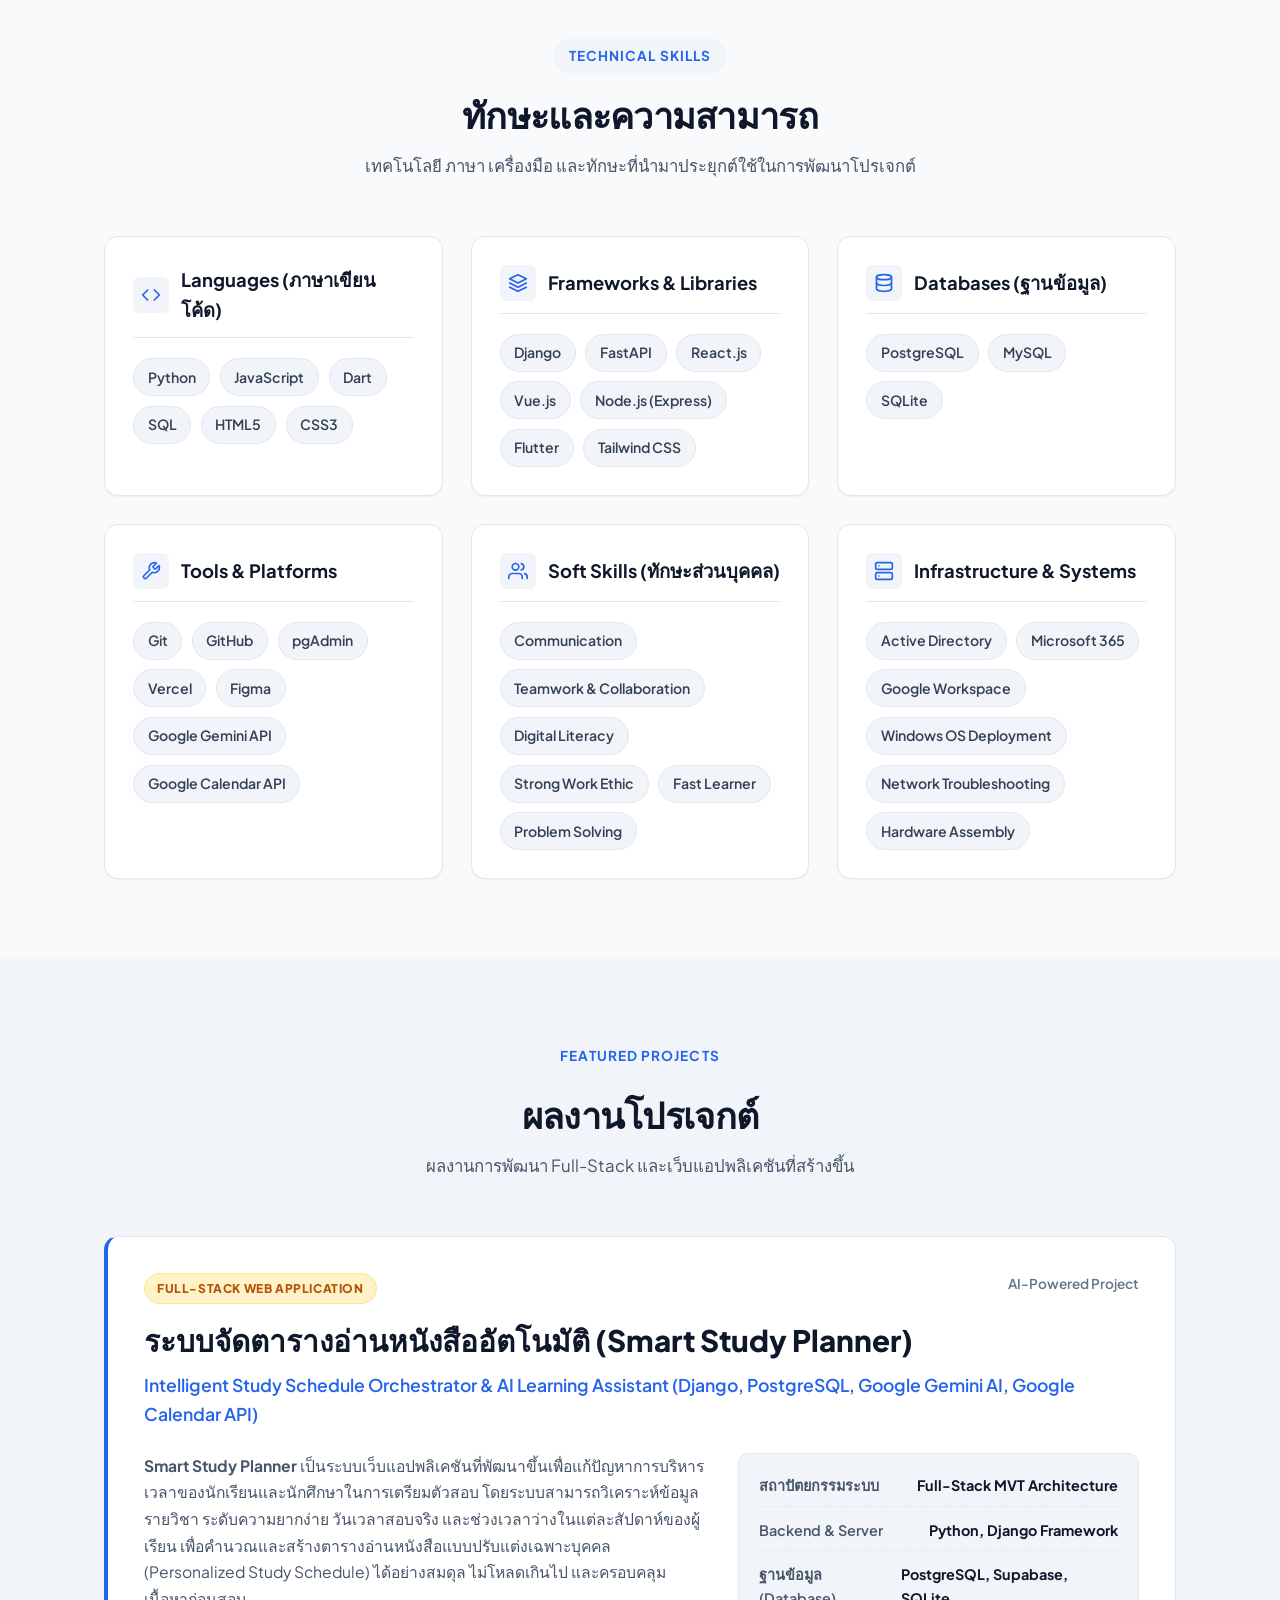
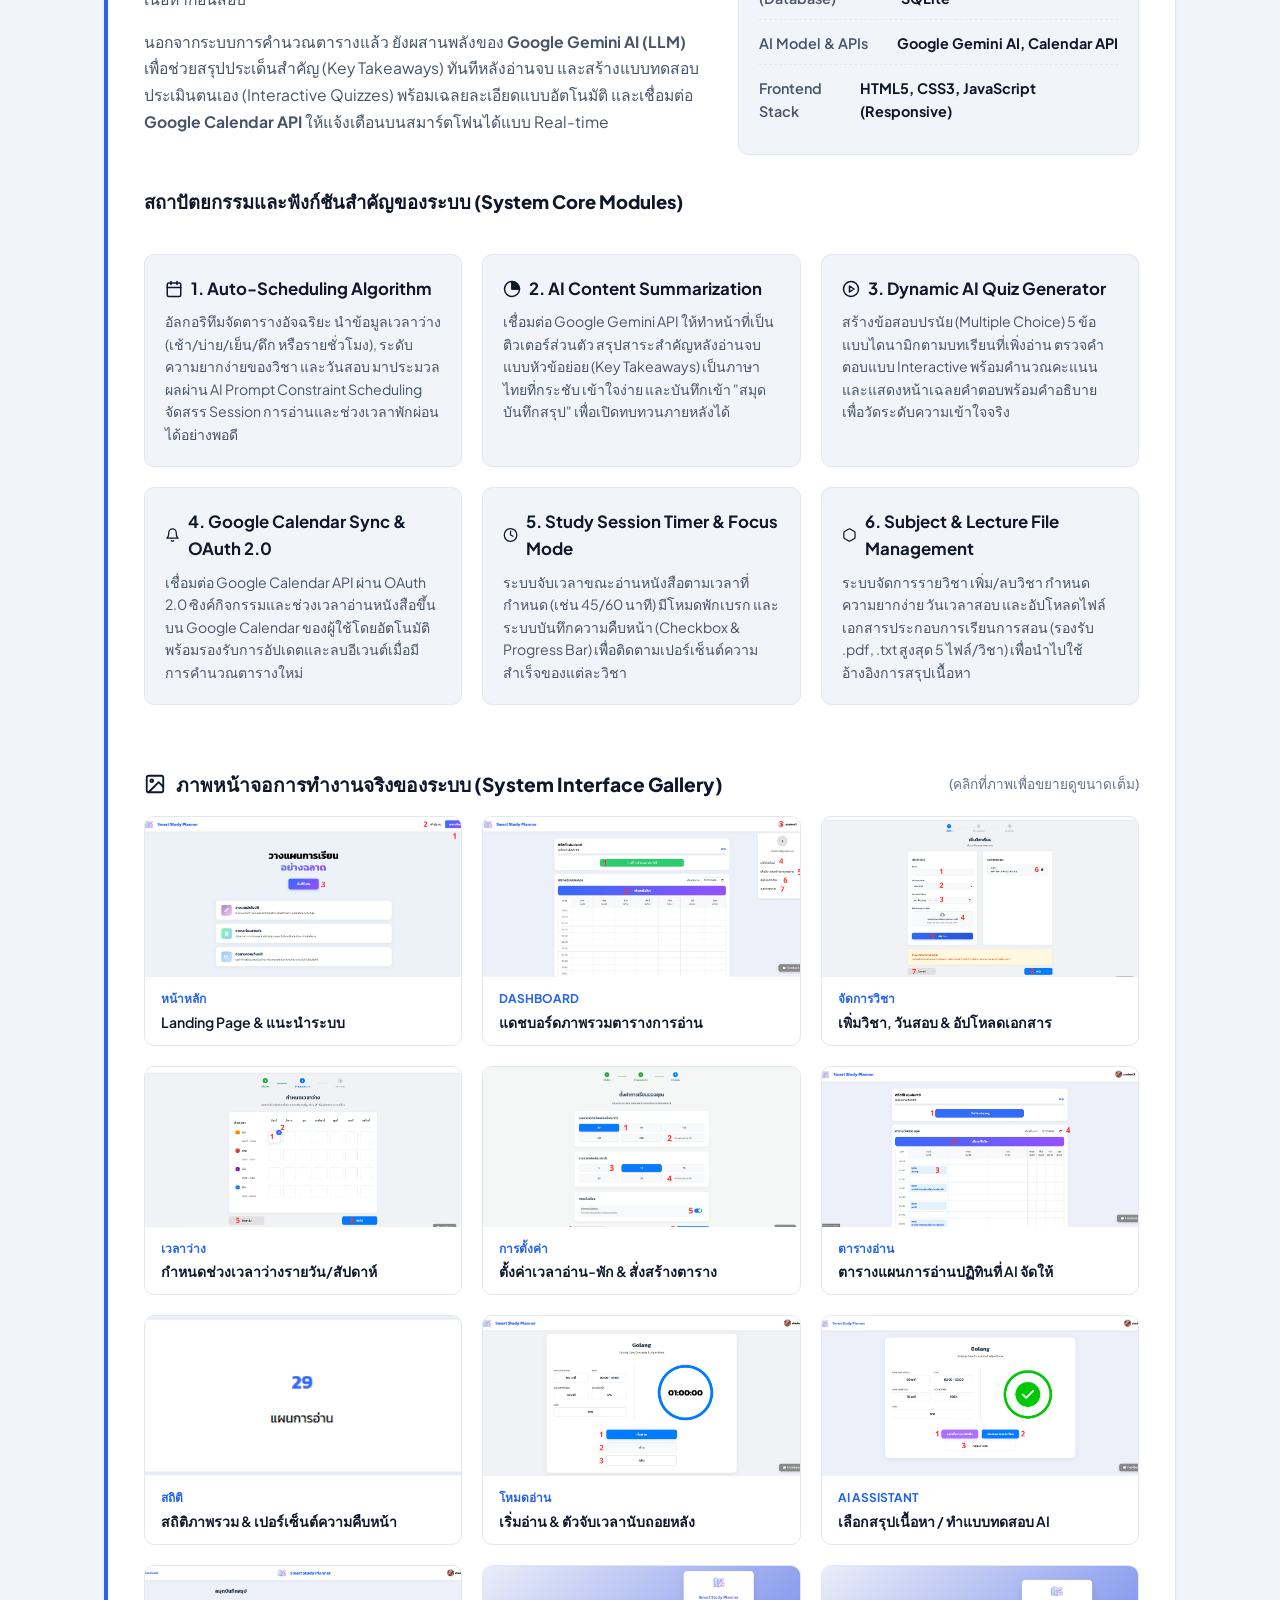
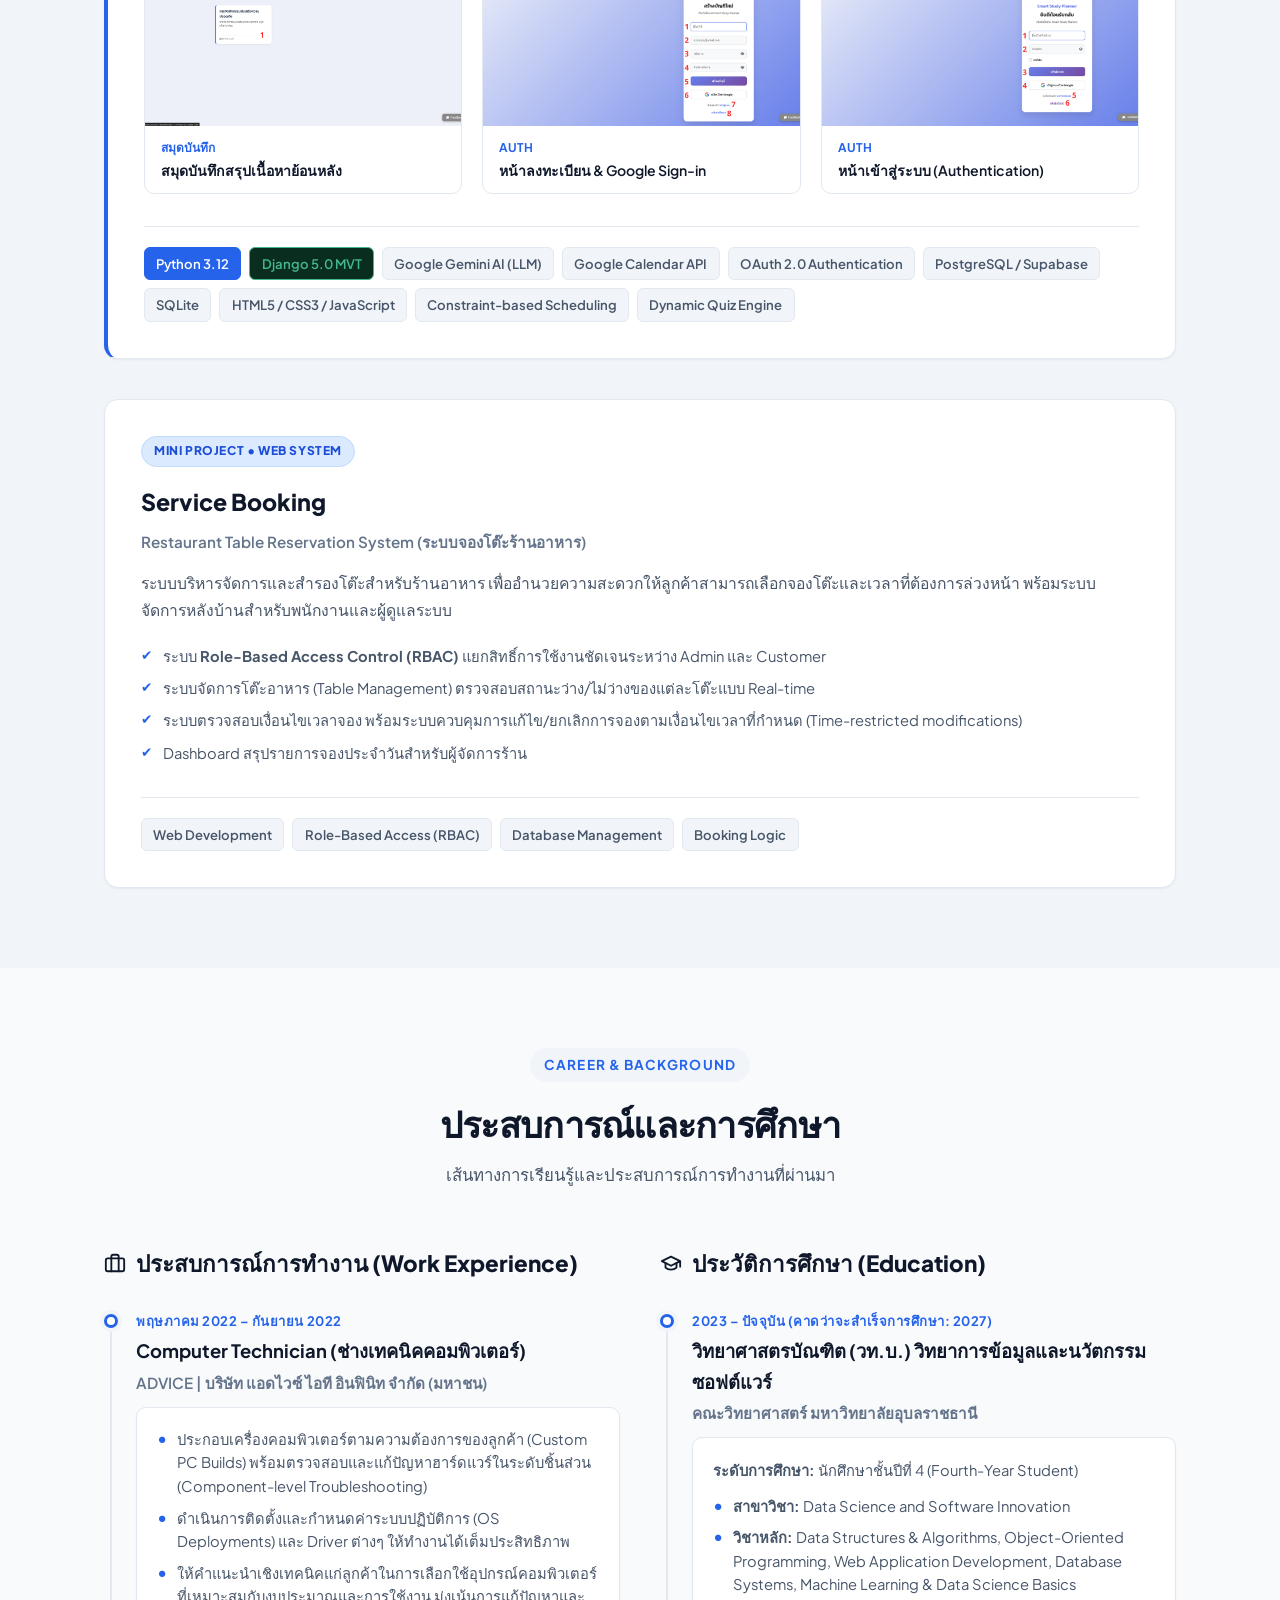
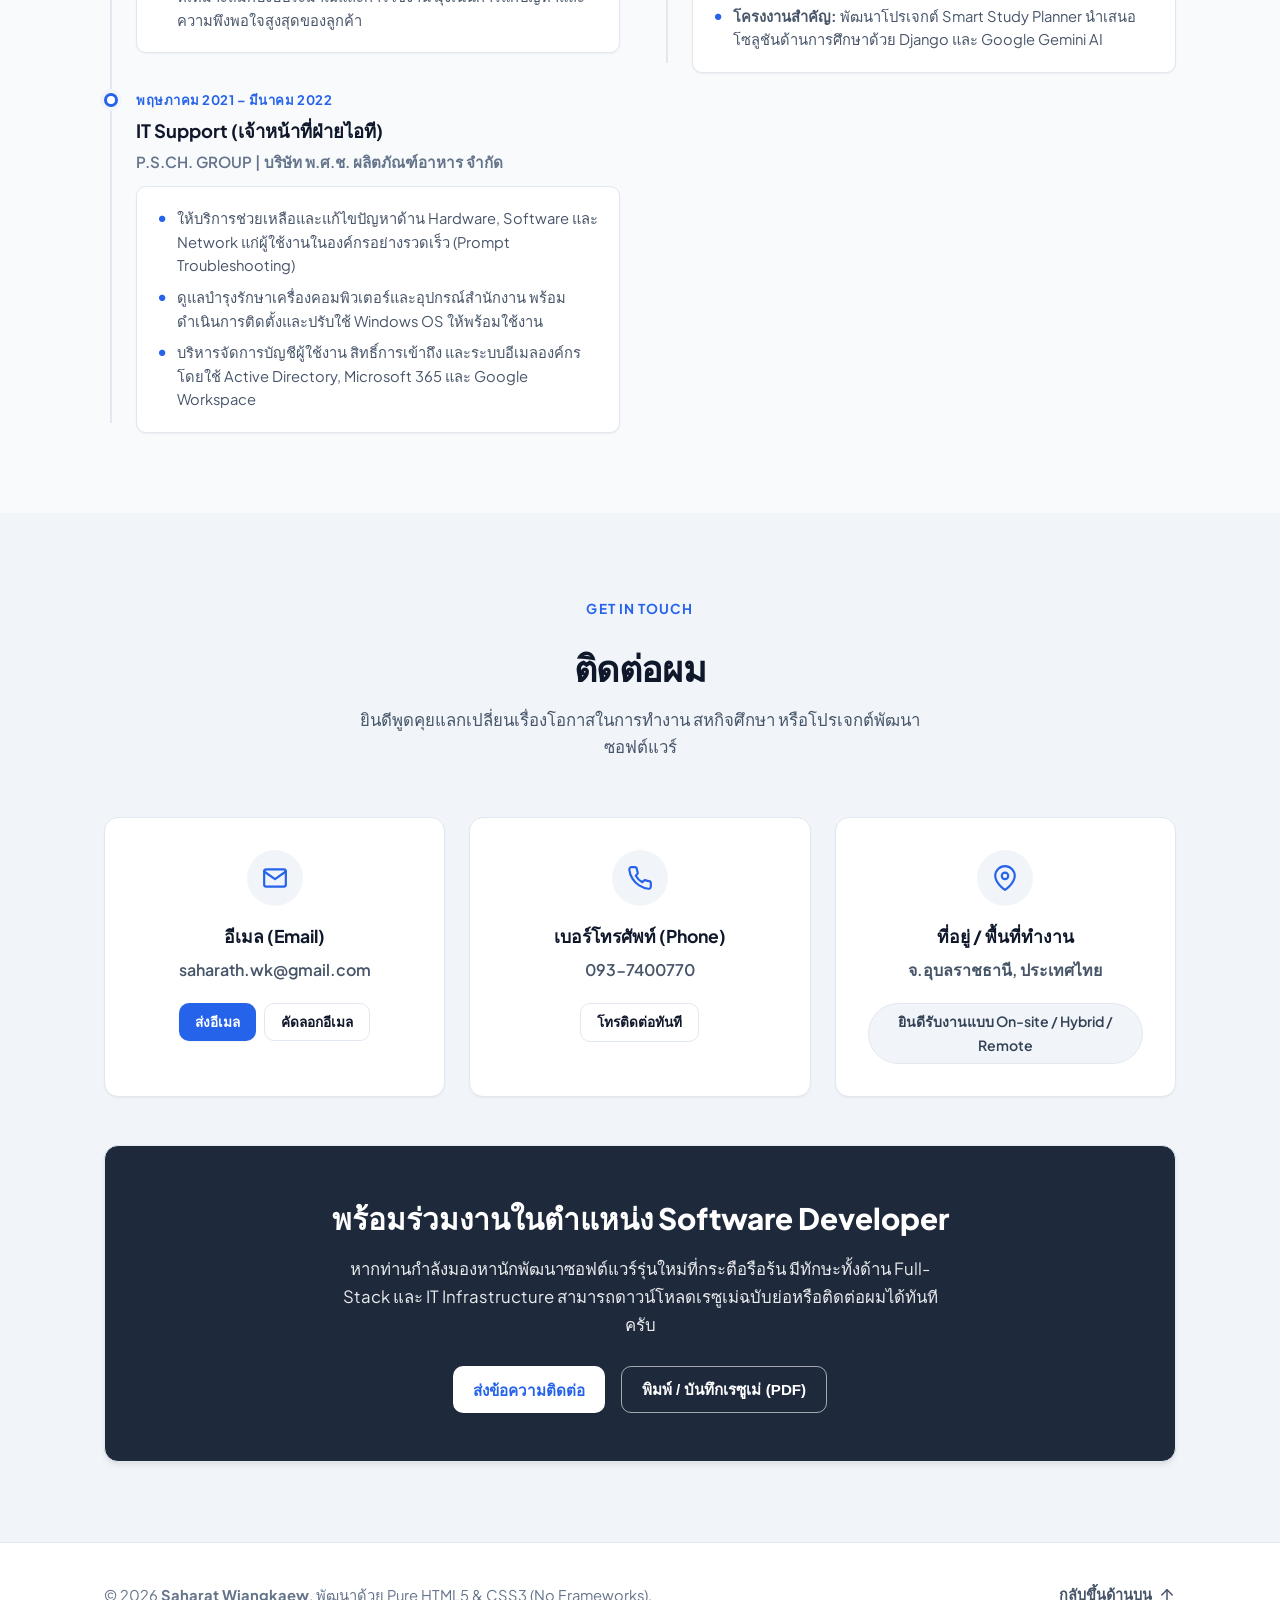
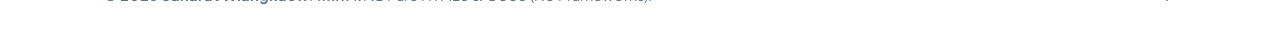
==== commit 5971b5a0: "Remove advisor, curriculum and full doc button from Smart Study Planner" ====
--- a/index.html
+++ b/index.html
@@ -368,8 +368,8 @@
           <!-- Project 1: Smart Study Planner (Featured Deep Dive) -->
           <div class="project-card featured-showcase">
             <div style="display: flex; justify-content: space-between; align-items: flex-start; flex-wrap: wrap; gap: 0.5rem; margin-bottom: 0.75rem;">
-              <span class="project-badge-top badge-final" style="margin-bottom: 0;">Senior Project • Full-Stack Web Application</span>
-              <span style="font-size: 0.85rem; color: var(--text-light); font-weight: 600;">ปีการศึกษา 2568 | มหาวิทยาลัยอุบลราชธานี</span>
+              <span class="project-badge-top badge-final" style="margin-bottom: 0;">Full-Stack Web Application</span>
+              <span style="font-size: 0.85rem; color: var(--text-light); font-weight: 600;">AI-Powered Project</span>
             </div>
             
             <h3 class="project-title" style="font-size: 1.85rem; margin-bottom: 0.35rem;">ระบบจัดตารางอ่านหนังสืออัตโนมัติ (Smart Study Planner)</h3>
@@ -383,32 +383,13 @@
                 <p class="project-desc" style="margin-bottom: 1rem;">
                   <strong>Smart Study Planner</strong> เป็นระบบเว็บแอปพลิเคชันที่พัฒนาขึ้นเพื่อแก้ปัญหาการบริหารเวลาของนักเรียนและนักศึกษาในการเตรียมตัวสอบ โดยระบบสามารถวิเคราะห์ข้อมูลรายวิชา ระดับความยากง่าย วันเวลาสอบจริง และช่วงเวลาว่างในแต่ละสัปดาห์ของผู้เรียน เพื่อคำนวณและสร้างตารางอ่านหนังสือแบบปรับแต่งเฉพาะบุคคล (Personalized Study Schedule) ได้อย่างสมดุล ไม่โหลดเกินไป และครอบคลุมเนื้อหาก่อนสอบ
                 </p>
-                <p class="project-desc" style="margin-bottom: 1rem;">
+                <p class="project-desc">
                   นอกจากระบบการคำนวณตารางแล้ว ยังผสานพลังของ <strong>Google Gemini AI (LLM)</strong> เพื่อช่วยสรุปประเด็นสำคัญ (Key Takeaways) ทันทีหลังอ่านจบ และสร้างแบบทดสอบประเมินตนเอง (Interactive Quizzes) พร้อมเฉลยละเอียดแบบอัตโนมัติ และเชื่อมต่อ <strong>Google Calendar API</strong> ให้แจ้งเตือนบนสมาร์ตโฟนได้แบบ Real-time
                 </p>
-                <div style="display: flex; gap: 0.75rem; flex-wrap: wrap; margin-top: 1rem;">
-                  <a href="assets/docs/ระบบจัดตารางอ่านหนังสืออัตโนมัติ.pdf" target="_blank" class="btn btn-outline" style="font-size: 0.88rem; padding: 0.5rem 1rem;">
-                    <svg width="16" height="16" viewBox="0 0 24 24" fill="none" stroke="currentColor" stroke-width="2" stroke-linecap="round" stroke-linejoin="round">
-                      <path d="M14 2H6a2 2 0 0 0-2 2v16a2 2 0 0 0 2 2h12a2 2 0 0 0 2-2V8z"></path>
-                      <polyline points="14 2 14 8 20 8"></polyline>
-                      <line x1="16" y1="13" x2="8" y2="13"></line>
-                      <line x1="16" y1="17" x2="8" y2="17"></line>
-                    </svg>
-                    <span>เปิดอ่านเล่มโครงงานฉบับสมบูรณ์ (PDF)</span>
-                  </a>
-                </div>
               </div>
 
               <!-- Project Metadata Box -->
               <div class="project-meta-box">
-                <div class="meta-row">
-                  <span class="meta-label">อาจารย์ที่ปรึกษา</span>
-                  <span class="meta-value">ผศ.ดร.ไพชยนต์ คงไชย</span>
-                </div>
-                <div class="meta-row">
-                  <span class="meta-label">หลักสูตร / สาขาวิชา</span>
-                  <span class="meta-value">วท.บ. วิทยาการข้อมูลและนวัตกรรมซอฟต์แวร์</span>
-                </div>
                 <div class="meta-row">
                   <span class="meta-label">สถาปัตยกรรมระบบ</span>
                   <span class="meta-value">Full-Stack MVT Architecture</span>
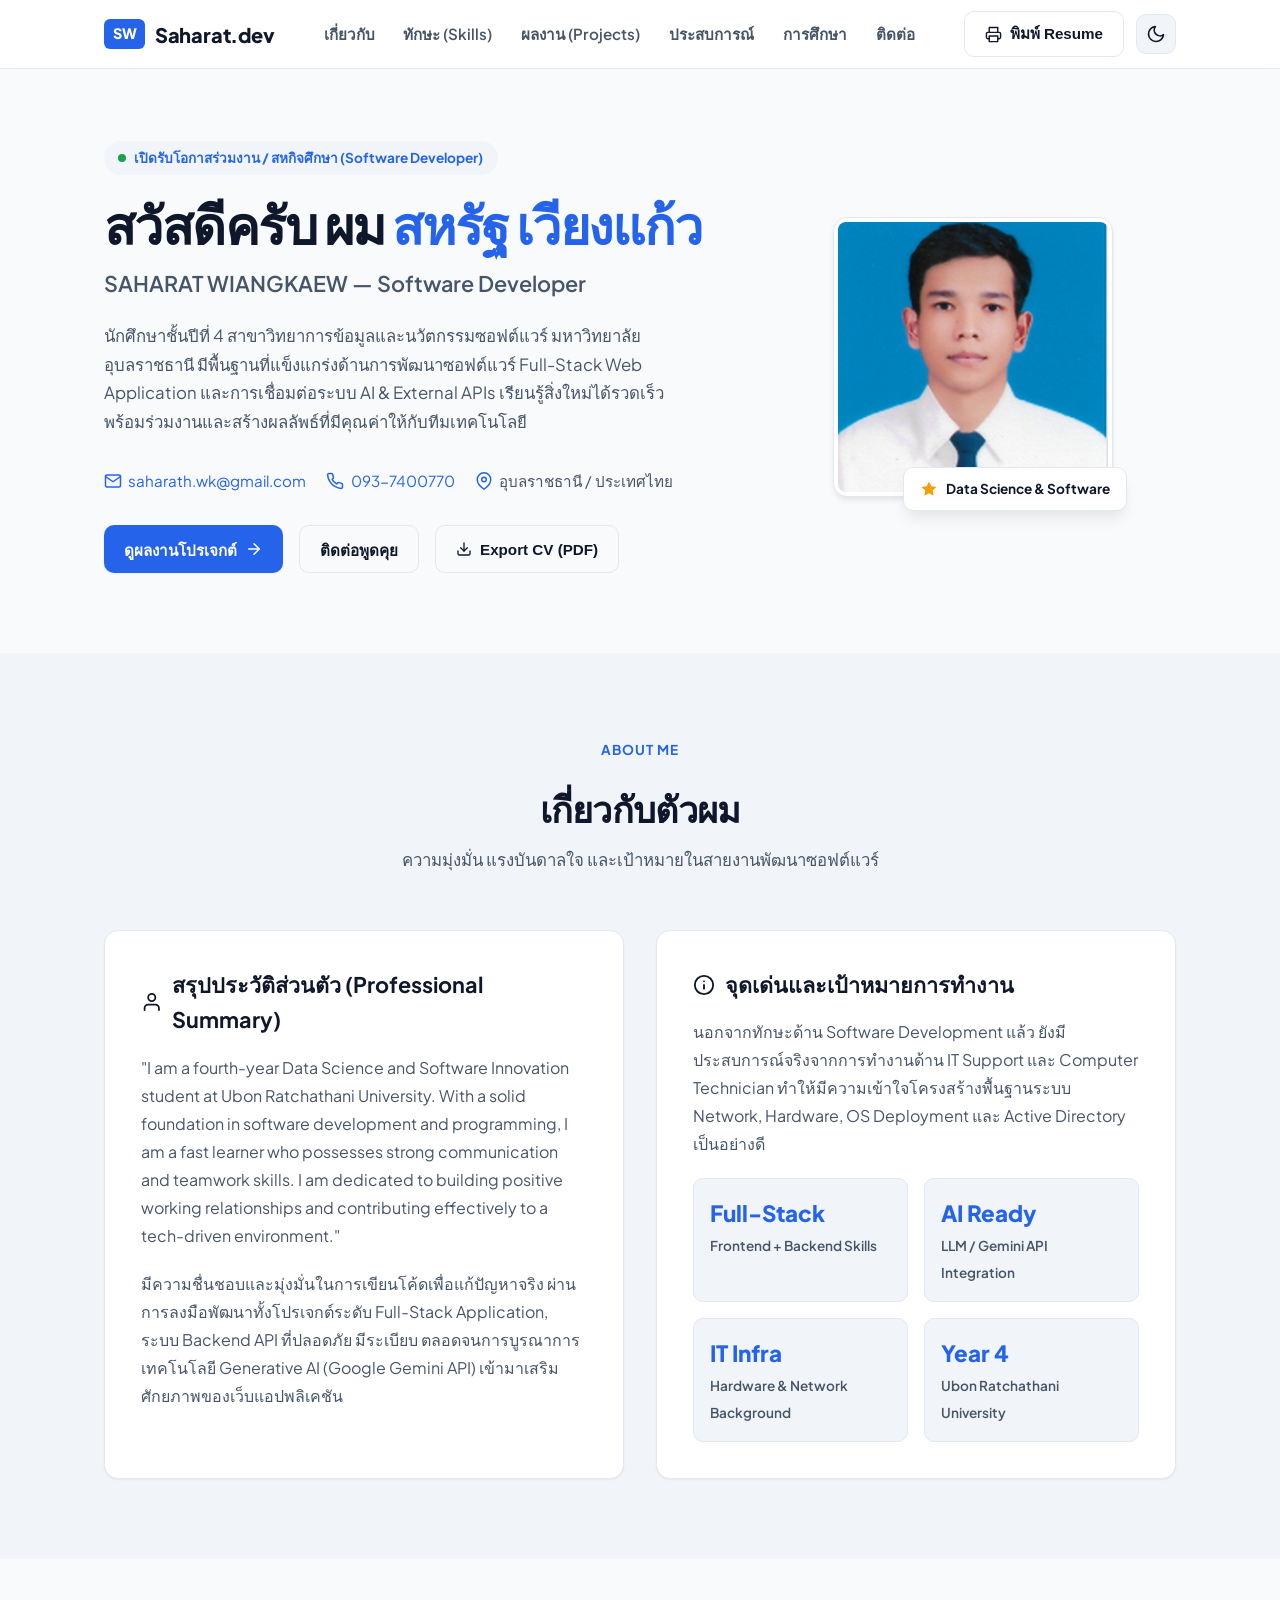
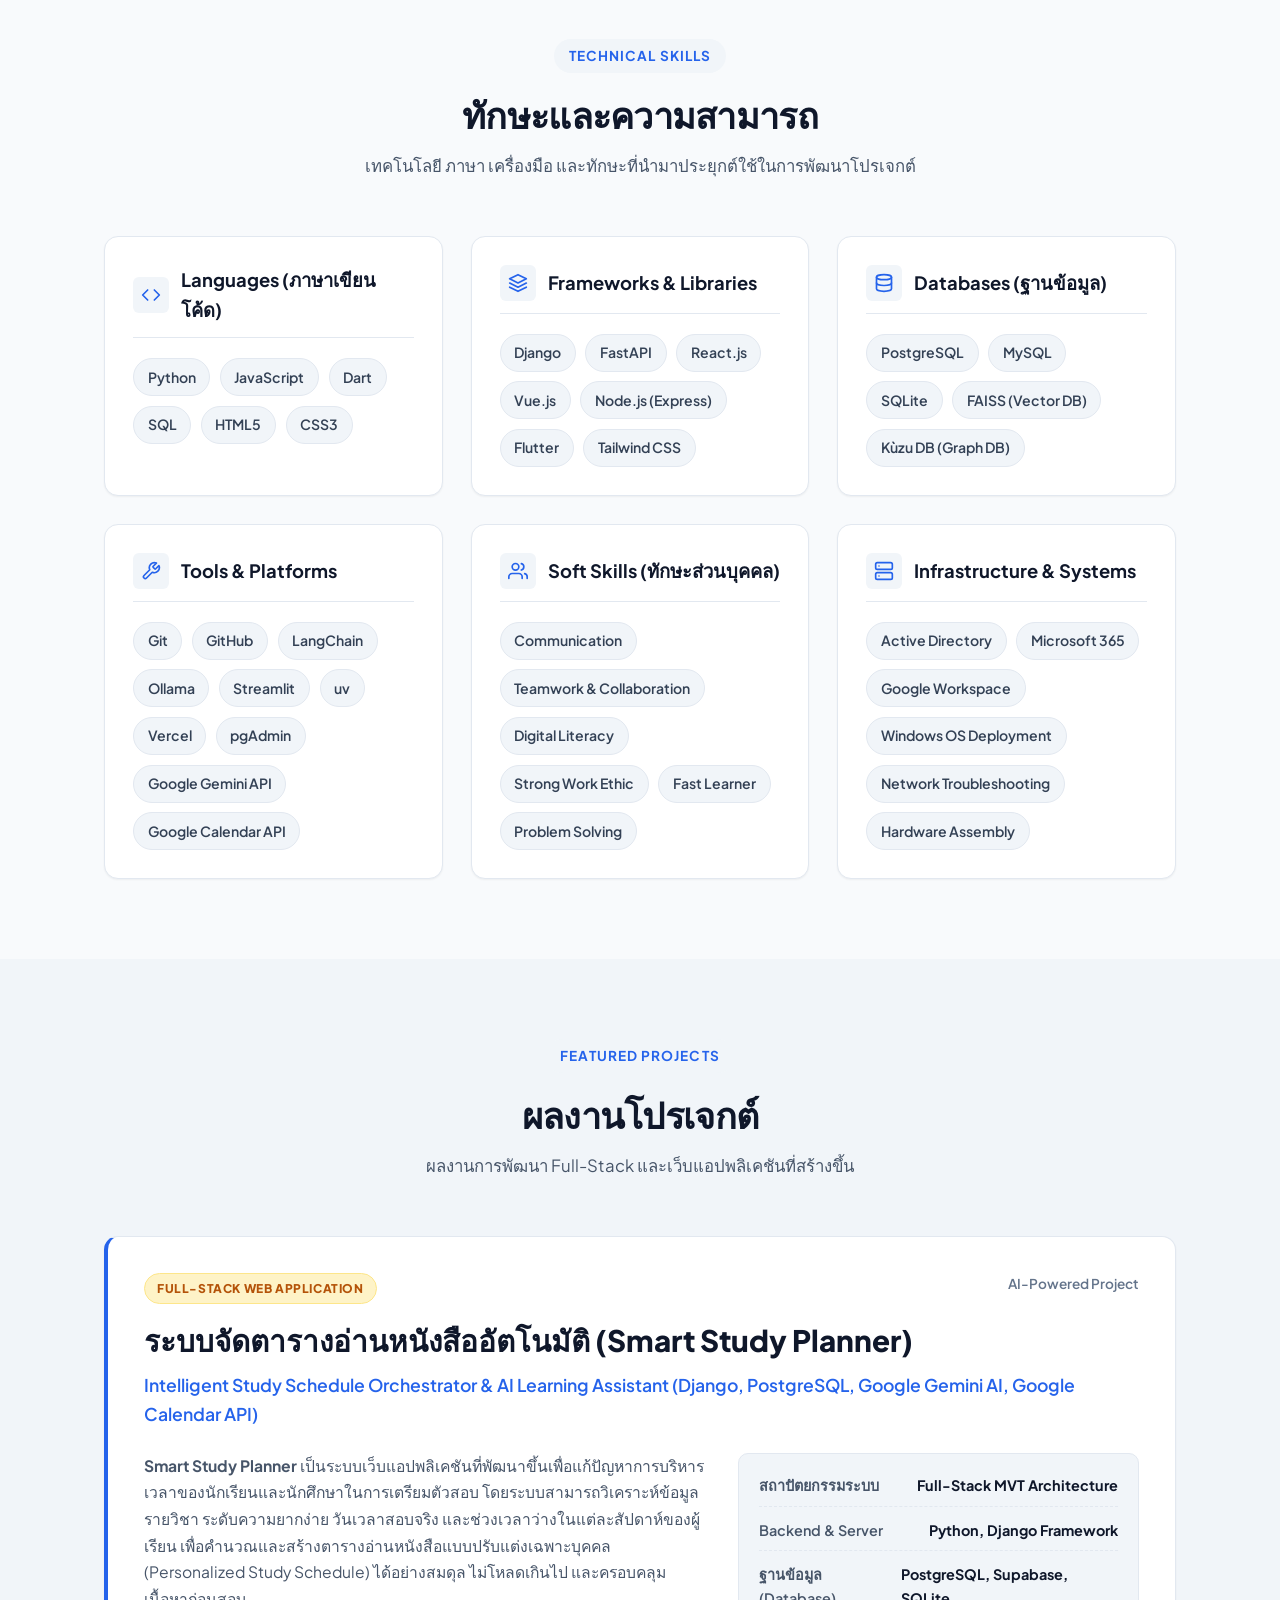
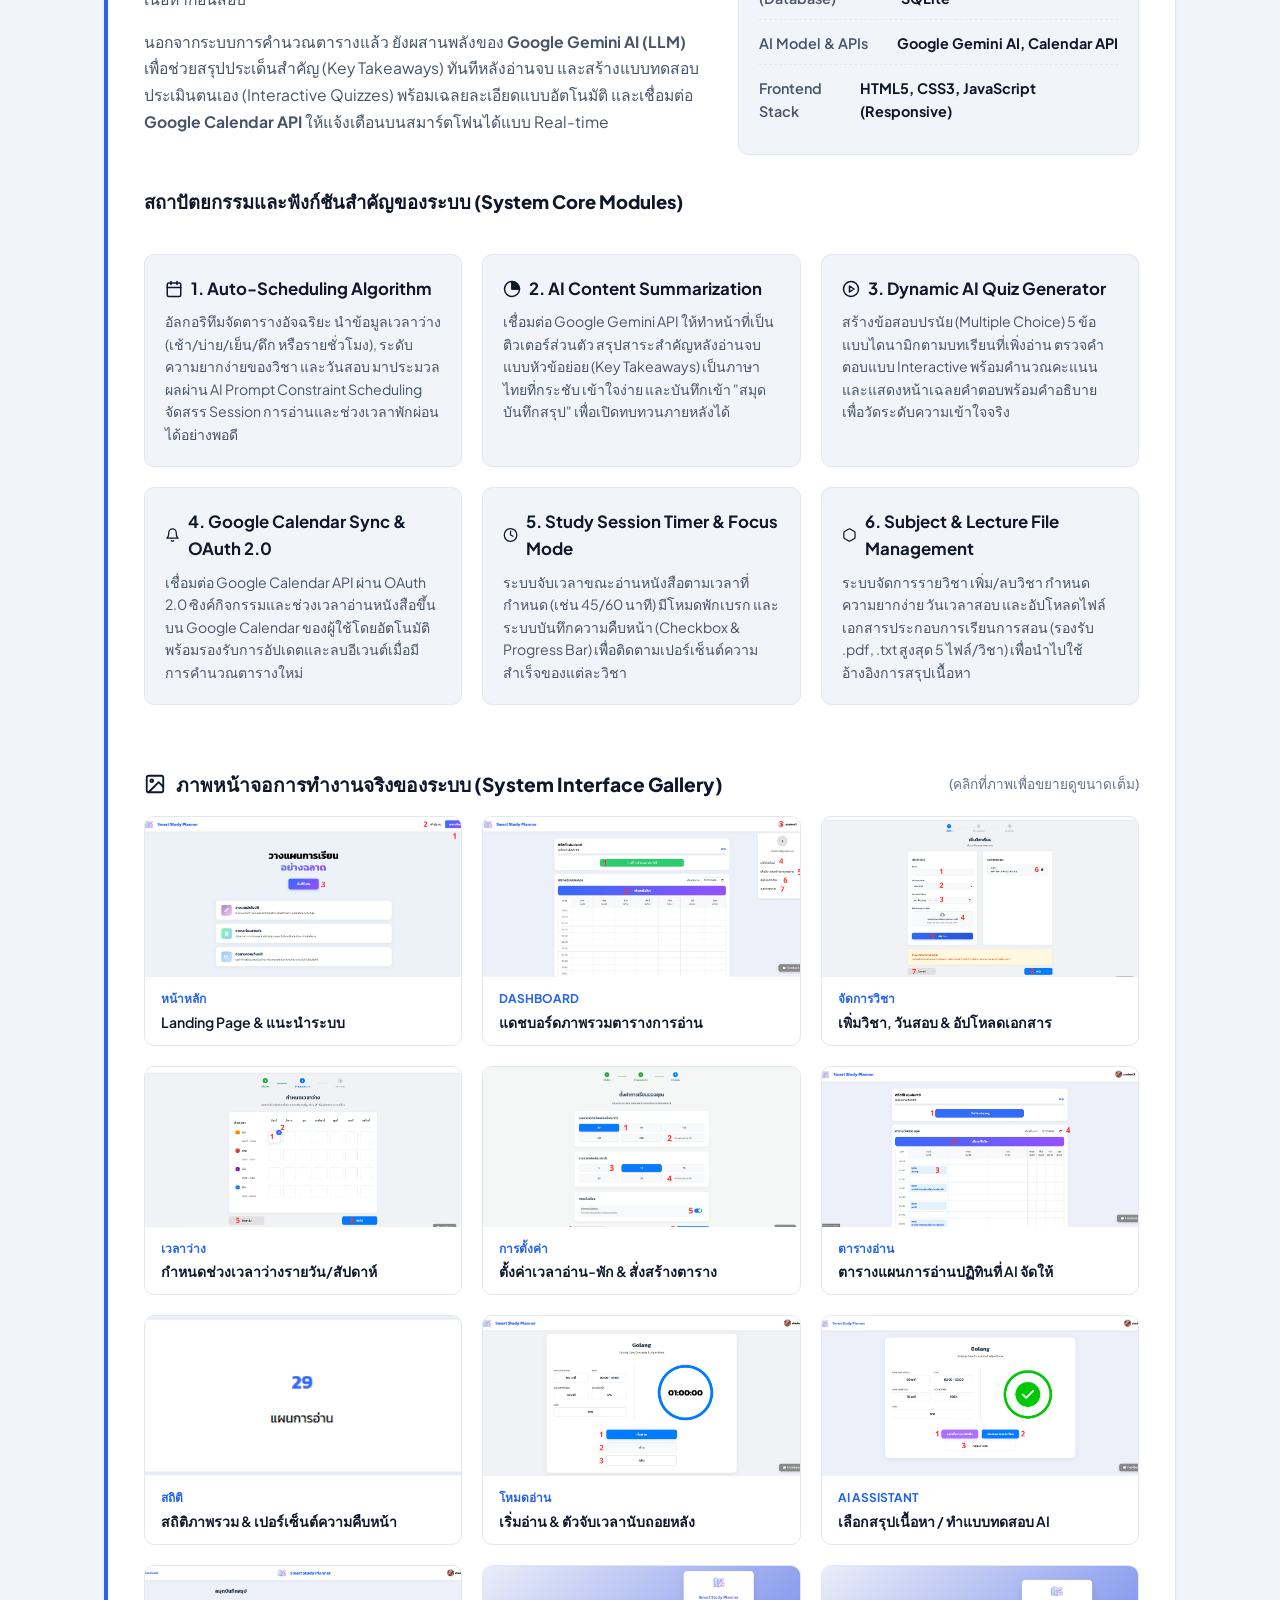
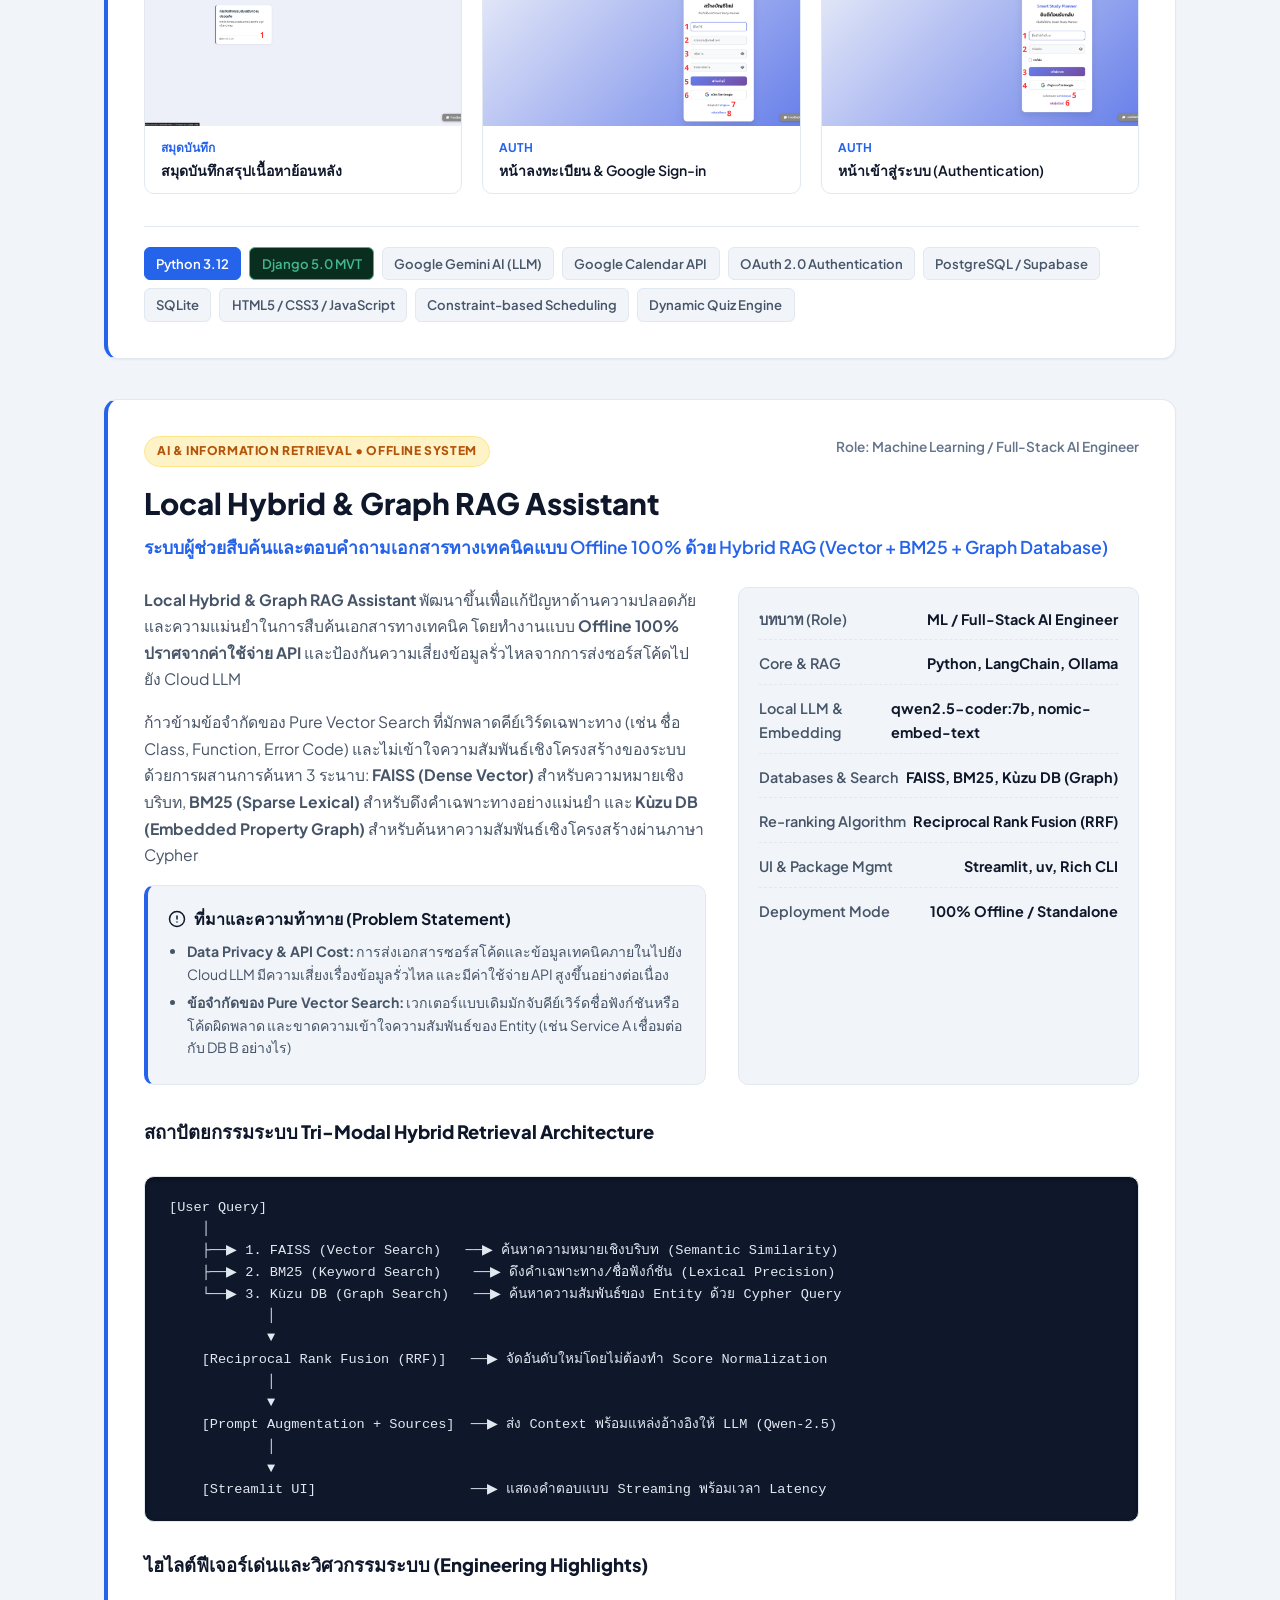
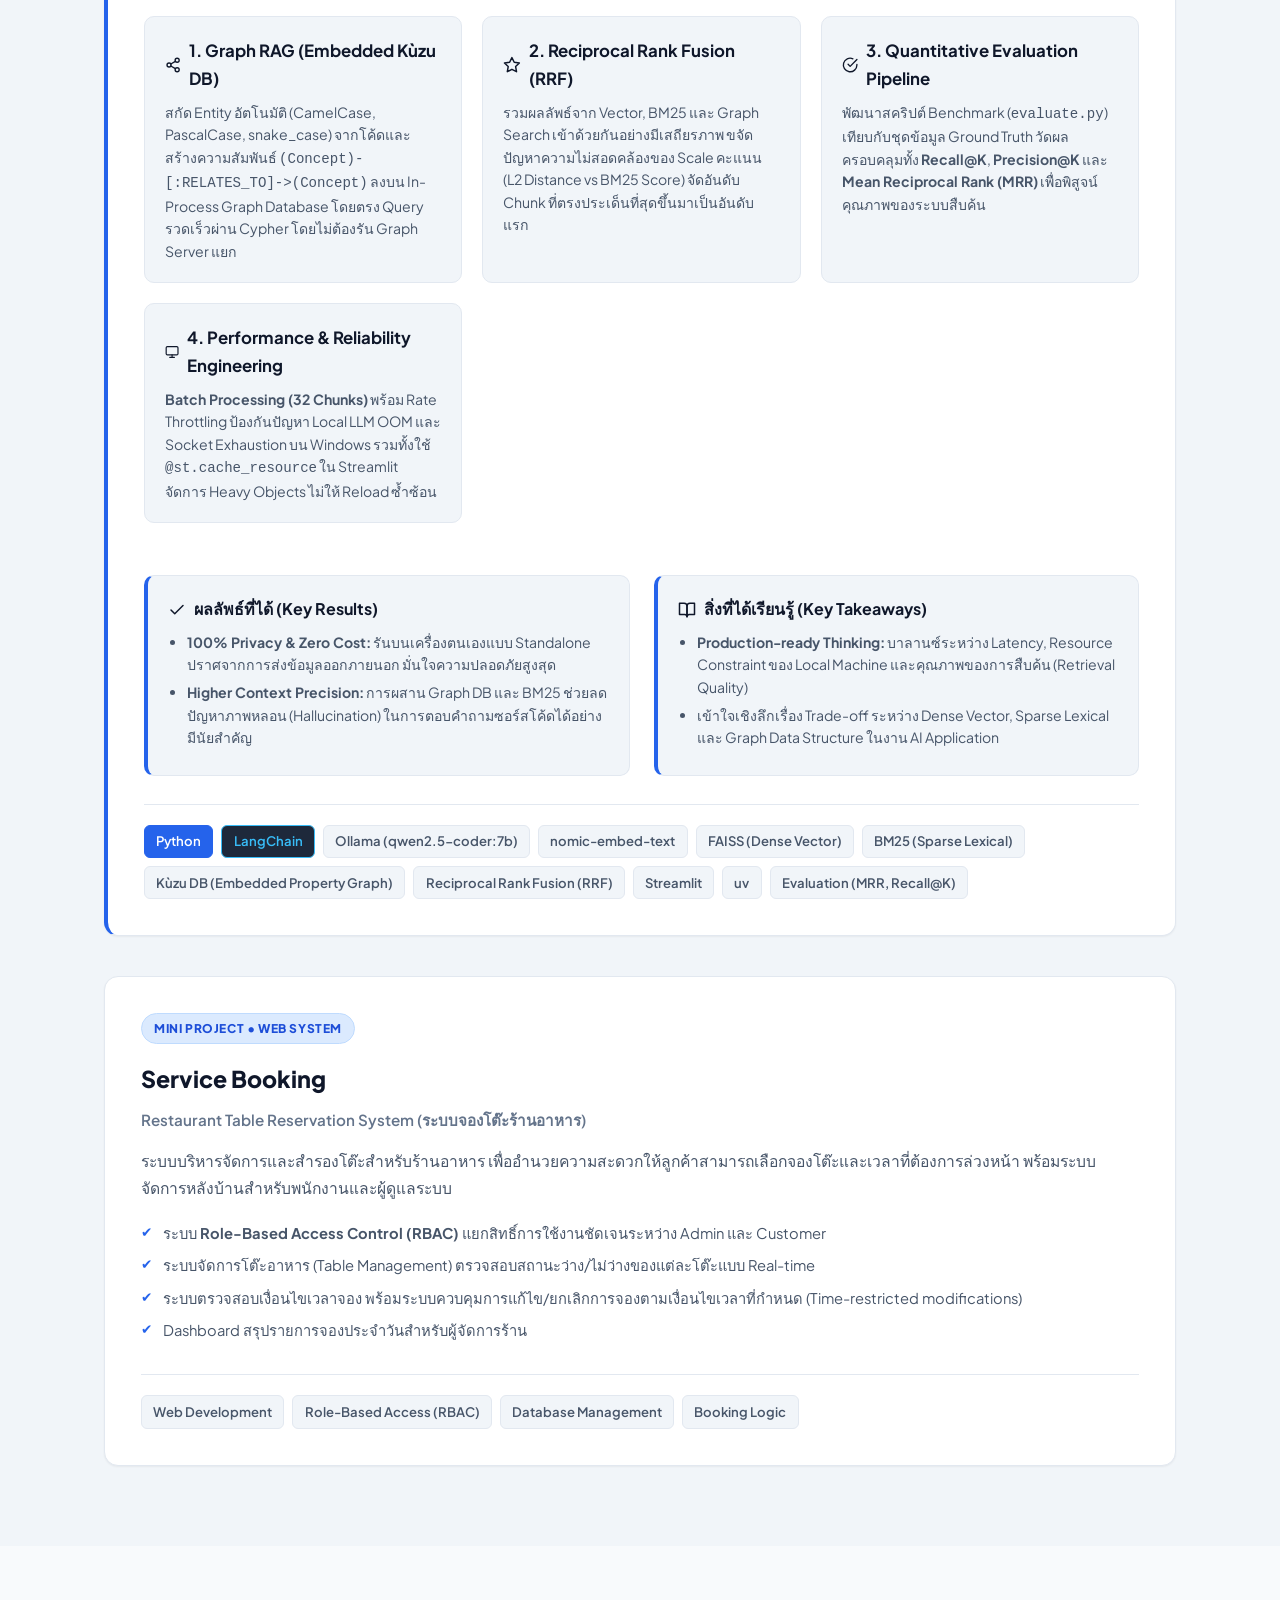
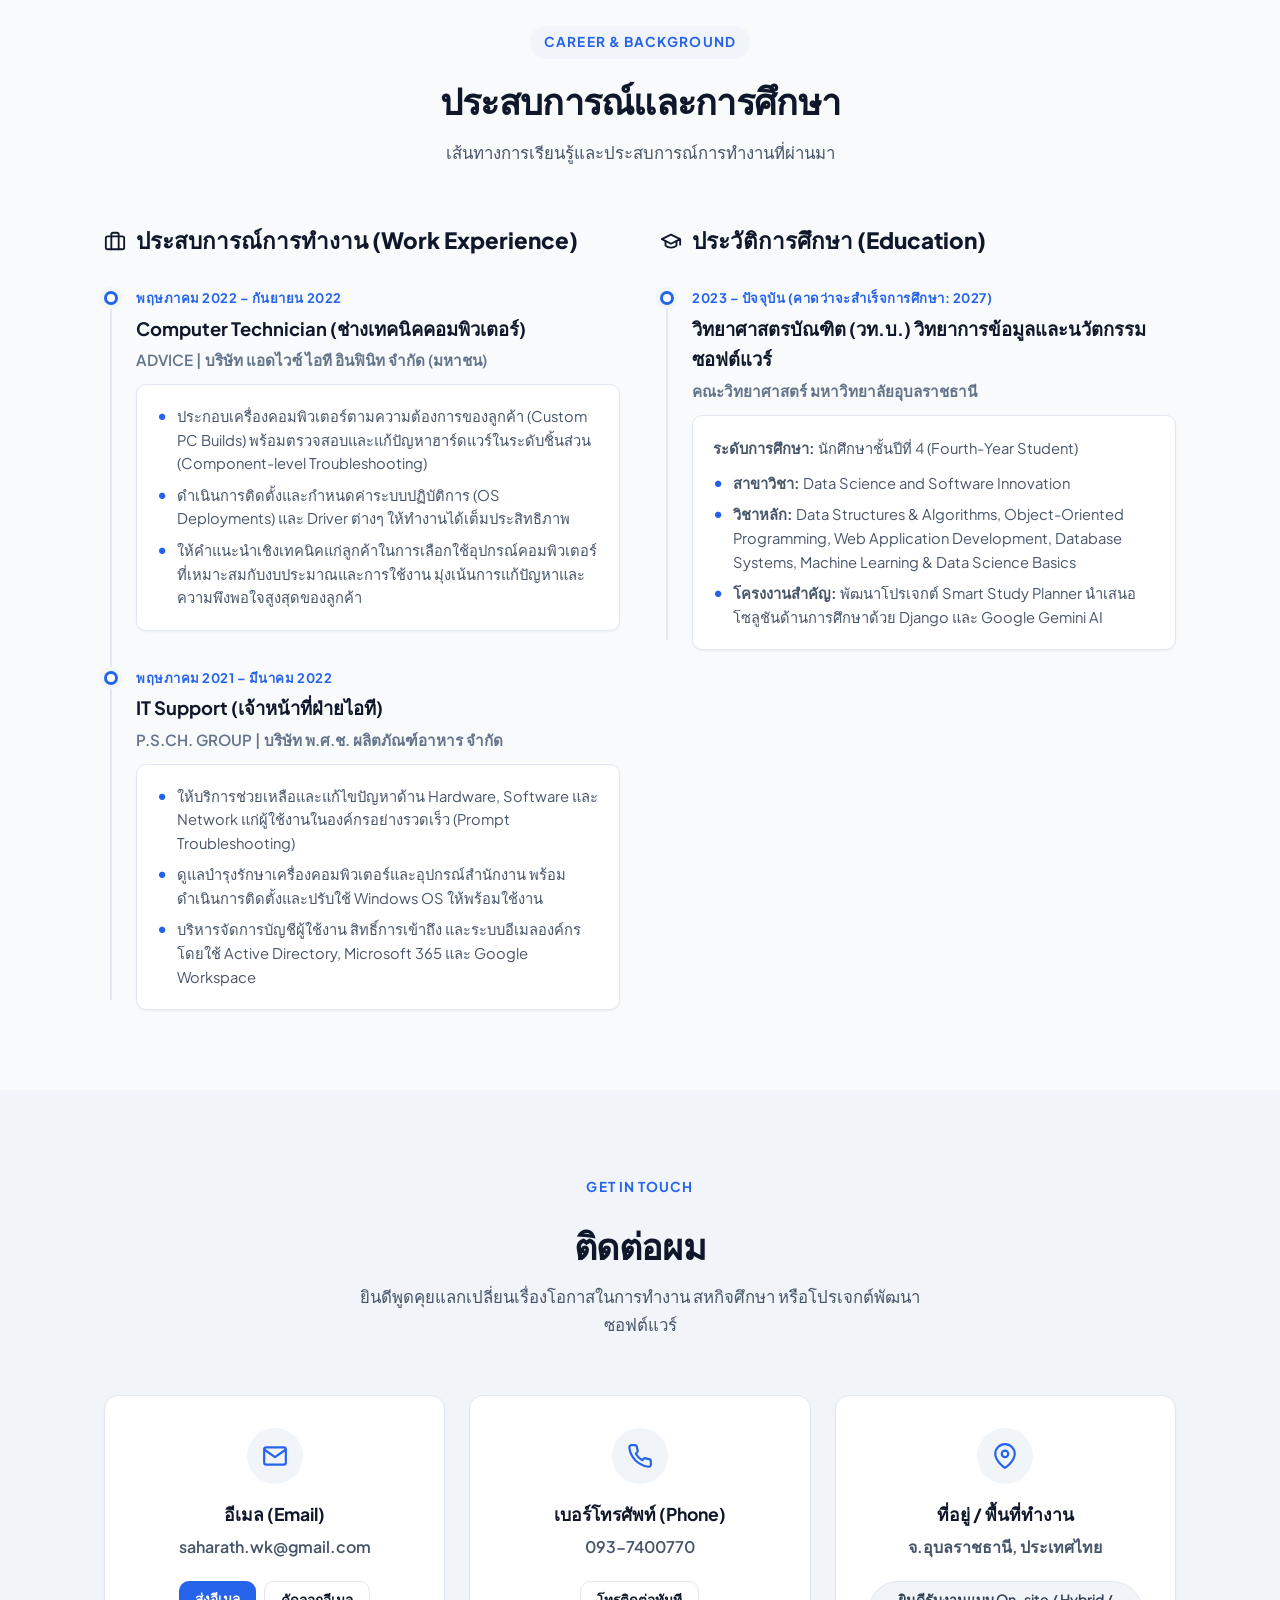
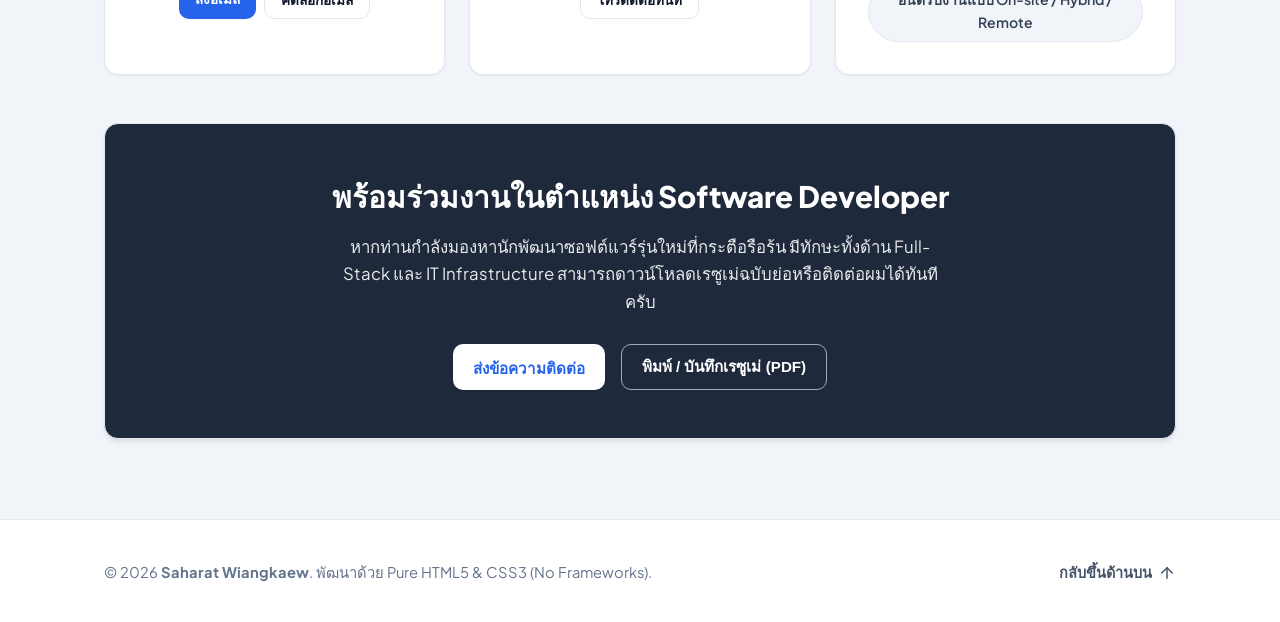
==== commit 9c7511ad: "Add Local Hybrid & Graph RAG Assistant project showcase with Tri-Modal architecture and engineering " ====
--- a/index.html
+++ b/index.html
@@ -282,6 +282,8 @@
               <span class="skill-tag">PostgreSQL</span>
               <span class="skill-tag">MySQL</span>
               <span class="skill-tag">SQLite</span>
+              <span class="skill-tag">FAISS (Vector DB)</span>
+              <span class="skill-tag">Kùzu DB (Graph DB)</span>
             </div>
           </div>
 
@@ -298,9 +300,12 @@
             <div class="skill-tags">
               <span class="skill-tag">Git</span>
               <span class="skill-tag">GitHub</span>
+              <span class="skill-tag">LangChain</span>
+              <span class="skill-tag">Ollama</span>
+              <span class="skill-tag">Streamlit</span>
+              <span class="skill-tag">uv</span>
+              <span class="skill-tag">Vercel</span>
               <span class="skill-tag">pgAdmin</span>
-              <span class="skill-tag">Vercel</span>
-              <span class="skill-tag">Figma</span>
               <span class="skill-tag">Google Gemini API</span>
               <span class="skill-tag">Google Calendar API</span>
             </div>
@@ -640,7 +645,184 @@
             </div>
           </div>
 
-          <!-- Project 2: Service Booking (Restaurant Table Reservation System) -->
+          <!-- Project 2: Local Hybrid & Graph RAG Assistant (Featured AI Project) -->
+          <div class="project-card featured-showcase">
+            <div style="display: flex; justify-content: space-between; align-items: flex-start; flex-wrap: wrap; gap: 0.5rem; margin-bottom: 0.75rem;">
+              <span class="project-badge-top badge-final" style="margin-bottom: 0;">AI & Information Retrieval • Offline System</span>
+              <span style="font-size: 0.85rem; color: var(--text-light); font-weight: 600;">Role: Machine Learning / Full-Stack AI Engineer</span>
+            </div>
+
+            <h3 class="project-title" style="font-size: 1.85rem; margin-bottom: 0.35rem;">Local Hybrid & Graph RAG Assistant</h3>
+            <div class="project-subtitle" style="font-size: 1.1rem; color: var(--primary); margin-bottom: 1.5rem;">
+              ระบบผู้ช่วยสืบค้นและตอบคำถามเอกสารทางเทคนิคแบบ Offline 100% ด้วย Hybrid RAG (Vector + BM25 + Graph Database)
+            </div>
+
+            <!-- Overview Grid: Problem Statement + Metadata -->
+            <div class="project-overview-grid">
+              <div>
+                <p class="project-desc" style="margin-bottom: 1rem;">
+                  <strong>Local Hybrid & Graph RAG Assistant</strong> พัฒนาขึ้นเพื่อแก้ปัญหาด้านความปลอดภัยและความแม่นยำในการสืบค้นเอกสารทางเทคนิค โดยทำงานแบบ <strong>Offline 100% ปราศจากค่าใช้จ่าย API</strong> และป้องกันความเสี่ยงข้อมูลรั่วไหลจากการส่งซอร์สโค้ดไปยัง Cloud LLM
+                </p>
+                <p class="project-desc" style="margin-bottom: 1rem;">
+                  ก้าวข้ามข้อจำกัดของ Pure Vector Search ที่มักพลาดคีย์เวิร์ดเฉพาะทาง (เช่น ชื่อ Class, Function, Error Code) และไม่เข้าใจความสัมพันธ์เชิงโครงสร้างของระบบ ด้วยการผสานการค้นหา 3 ระนาบ: <strong>FAISS (Dense Vector)</strong> สำหรับความหมายเชิงบริบท, <strong>BM25 (Sparse Lexical)</strong> สำหรับดึงคำเฉพาะทางอย่างแม่นยำ และ <strong>Kùzu DB (Embedded Property Graph)</strong> สำหรับค้นหาความสัมพันธ์เชิงโครงสร้างผ่านภาษา Cypher
+                </p>
+
+                <!-- Problem Statement Banner -->
+                <div class="info-banner" style="margin-top: 1rem;">
+                  <h4>
+                    <svg width="18" height="18" viewBox="0 0 24 24" fill="none" stroke="currentColor" stroke-width="2" stroke-linecap="round" stroke-linejoin="round"><circle cx="12" cy="12" r="10"></circle><line x1="12" y1="8" x2="12" y2="12"></line><line x1="12" y1="16" x2="12.01" y2="16"></line></svg>
+                    ที่มาและความท้าทาย (Problem Statement)
+                  </h4>
+                  <ul>
+                    <li><strong>Data Privacy & API Cost:</strong> การส่งเอกสารซอร์สโค้ดและข้อมูลเทคนิคภายในไปยัง Cloud LLM มีความเสี่ยงเรื่องข้อมูลรั่วไหล และมีค่าใช้จ่าย API สูงขึ้นอย่างต่อเนื่อง</li>
+                    <li><strong>ข้อจำกัดของ Pure Vector Search:</strong> เวกเตอร์แบบเดิมมักจับคีย์เวิร์ดชื่อฟังก์ชันหรือโค้ดผิดพลาด และขาดความเข้าใจความสัมพันธ์ของ Entity (เช่น Service A เชื่อมต่อกับ DB B อย่างไร)</li>
+                  </ul>
+                </div>
+              </div>
+
+              <!-- Project Metadata Box -->
+              <div class="project-meta-box">
+                <div class="meta-row">
+                  <span class="meta-label">บทบาท (Role)</span>
+                  <span class="meta-value">ML / Full-Stack AI Engineer</span>
+                </div>
+                <div class="meta-row">
+                  <span class="meta-label">Core & RAG</span>
+                  <span class="meta-value">Python, LangChain, Ollama</span>
+                </div>
+                <div class="meta-row">
+                  <span class="meta-label">Local LLM & Embedding</span>
+                  <span class="meta-value">qwen2.5-coder:7b, nomic-embed-text</span>
+                </div>
+                <div class="meta-row">
+                  <span class="meta-label">Databases & Search</span>
+                  <span class="meta-value">FAISS, BM25, Kùzu DB (Graph)</span>
+                </div>
+                <div class="meta-row">
+                  <span class="meta-label">Re-ranking Algorithm</span>
+                  <span class="meta-value">Reciprocal Rank Fusion (RRF)</span>
+                </div>
+                <div class="meta-row">
+                  <span class="meta-label">UI & Package Mgmt</span>
+                  <span class="meta-value">Streamlit, uv, Rich CLI</span>
+                </div>
+                <div class="meta-row">
+                  <span class="meta-label">Deployment Mode</span>
+                  <span class="meta-value">100% Offline / Standalone</span>
+                </div>
+              </div>
+            </div>
+
+            <!-- Architecture Flow Diagram -->
+            <h4 style="font-size: 1.15rem; font-weight: 800; color: var(--text-main); margin-bottom: 0.5rem;">
+              สถาปัตยกรรมระบบ Tri-Modal Hybrid Retrieval Architecture
+            </h4>
+            <div class="arch-diagram-box">
+<pre>[User Query]
+    │
+    ├──▶ 1. FAISS (Vector Search)   ──▶ ค้นหาความหมายเชิงบริบท (Semantic Similarity)
+    ├──▶ 2. BM25 (Keyword Search)    ──▶ ดึงคำเฉพาะทาง/ชื่อฟังก์ชัน (Lexical Precision)
+    └──▶ 3. Kùzu DB (Graph Search)   ──▶ ค้นหาความสัมพันธ์ของ Entity ด้วย Cypher Query
+            │
+            ▼
+    [Reciprocal Rank Fusion (RRF)]   ──▶ จัดอันดับใหม่โดยไม่ต้องทำ Score Normalization
+            │
+            ▼
+    [Prompt Augmentation + Sources]  ──▶ ส่ง Context พร้อมแหล่งอ้างอิงให้ LLM (Qwen-2.5)
+            │
+            ▼
+    [Streamlit UI]                   ──▶ แสดงคำตอบแบบ Streaming พร้อมเวลา Latency</pre>
+            </div>
+
+            <!-- Key Features & Engineering Highlights -->
+            <h4 style="font-size: 1.15rem; font-weight: 800; color: var(--text-main); margin-bottom: 0.75rem;">
+              ไฮไลต์ฟีเจอร์เด่นและวิศวกรรมระบบ (Engineering Highlights)
+            </h4>
+
+            <div class="system-modules-grid">
+              <div class="module-card">
+                <h4>
+                  <svg width="18" height="18" viewBox="0 0 24 24" fill="none" stroke="currentColor" stroke-width="2" stroke-linecap="round" stroke-linejoin="round"><circle cx="18" cy="5" r="3"></circle><circle cx="6" cy="12" r="3"></circle><circle cx="18" cy="19" r="3"></circle><line x1="8.59" y1="13.51" x2="15.42" y2="17.49"></line><line x1="15.41" y1="6.51" x2="8.59" y2="10.49"></line></svg>
+                  1. Graph RAG (Embedded Kùzu DB)
+                </h4>
+                <p>
+                  สกัด Entity อัตโนมัติ (CamelCase, PascalCase, snake_case) จากโค้ดและสร้างความสัมพันธ์ <code>(Concept)-[:RELATES_TO]->(Concept)</code> ลงบน In-Process Graph Database โดยตรง Query รวดเร็วผ่าน Cypher โดยไม่ต้องรัน Graph Server แยก
+                </p>
+              </div>
+
+              <div class="module-card">
+                <h4>
+                  <svg width="18" height="18" viewBox="0 0 24 24" fill="none" stroke="currentColor" stroke-width="2" stroke-linecap="round" stroke-linejoin="round"><polygon points="12 2 15.09 8.26 22 9.27 17 14.14 18.18 21.02 12 17.77 5.82 21.02 7 14.14 2 9.27 8.91 8.26 12 2"></polygon></svg>
+                  2. Reciprocal Rank Fusion (RRF)
+                </h4>
+                <p>
+                  รวมผลลัพธ์จาก Vector, BM25 และ Graph Search เข้าด้วยกันอย่างมีเสถียรภาพ ขจัดปัญหาความไม่สอดคล้องของ Scale คะแนน (L2 Distance vs BM25 Score) จัดอันดับ Chunk ที่ตรงประเด็นที่สุดขึ้นมาเป็นอันดับแรก
+                </p>
+              </div>
+
+              <div class="module-card">
+                <h4>
+                  <svg width="18" height="18" viewBox="0 0 24 24" fill="none" stroke="currentColor" stroke-width="2" stroke-linecap="round" stroke-linejoin="round"><path d="M22 11.08V12a10 10 0 1 1-5.93-9.14"></path><polyline points="22 4 12 14.01 9 11.01"></polyline></svg>
+                  3. Quantitative Evaluation Pipeline
+                </h4>
+                <p>
+                  พัฒนาสคริปต์ Benchmark (<code>evaluate.py</code>) เทียบกับชุดข้อมูล Ground Truth วัดผลครอบคลุมทั้ง <strong>Recall@K</strong>, <strong>Precision@K</strong> และ <strong>Mean Reciprocal Rank (MRR)</strong> เพื่อพิสูจน์คุณภาพของระบบสืบค้น
+                </p>
+              </div>
+
+              <div class="module-card">
+                <h4>
+                  <svg width="18" height="18" viewBox="0 0 24 24" fill="none" stroke="currentColor" stroke-width="2" stroke-linecap="round" stroke-linejoin="round"><rect x="2" y="3" width="20" height="14" rx="2" ry="2"></rect><line x1="8" y1="21" x2="16" y2="21"></line><line x1="12" y1="17" x2="12" y2="21"></line></svg>
+                  4. Performance & Reliability Engineering
+                </h4>
+                <p>
+                  <strong>Batch Processing (32 Chunks)</strong> พร้อม Rate Throttling ป้องกันปัญหา Local LLM OOM และ Socket Exhaustion บน Windows รวมทั้งใช้ <code>@st.cache_resource</code> ใน Streamlit จัดการ Heavy Objects ไม่ให้ Reload ซ้ำซ้อน
+                </p>
+              </div>
+            </div>
+
+            <!-- Results & Key Takeaways -->
+            <div class="features-two-col">
+              <div class="info-banner">
+                <h4>
+                  <svg width="18" height="18" viewBox="0 0 24 24" fill="none" stroke="currentColor" stroke-width="2" stroke-linecap="round" stroke-linejoin="round"><polyline points="20 6 9 17 4 12"></polyline></svg>
+                  ผลลัพธ์ที่ได้ (Key Results)
+                </h4>
+                <ul>
+                  <li><strong>100% Privacy & Zero Cost:</strong> รันบนเครื่องตนเองแบบ Standalone ปราศจากการส่งข้อมูลออกภายนอก มั่นใจความปลอดภัยสูงสุด</li>
+                  <li><strong>Higher Context Precision:</strong> การผสาน Graph DB และ BM25 ช่วยลดปัญหาภาพหลอน (Hallucination) ในการตอบคำถามซอร์สโค้ดได้อย่างมีนัยสำคัญ</li>
+                </ul>
+              </div>
+
+              <div class="info-banner">
+                <h4>
+                  <svg width="18" height="18" viewBox="0 0 24 24" fill="none" stroke="currentColor" stroke-width="2" stroke-linecap="round" stroke-linejoin="round"><path d="M2 3h6a4 4 0 0 1 4 4v14a3 3 0 0 0-3-3H2z"></path><path d="M22 3h-6a4 4 0 0 0-4 4v14a3 3 0 0 1 3-3h7z"></path></svg>
+                  สิ่งที่ได้เรียนรู้ (Key Takeaways)
+                </h4>
+                <ul>
+                  <li><strong>Production-ready Thinking:</strong> บาลานซ์ระหว่าง Latency, Resource Constraint ของ Local Machine และคุณภาพของการสืบค้น (Retrieval Quality)</li>
+                  <li>เข้าใจเชิงลึกเรื่อง Trade-off ระหว่าง Dense Vector, Sparse Lexical และ Graph Data Structure ในงาน AI Application</li>
+                </ul>
+              </div>
+            </div>
+
+            <!-- Tech Badges -->
+            <div class="project-techs">
+              <span class="tech-tag" style="background: #2563eb; color: #fff; border-color: #2563eb;">Python</span>
+              <span class="tech-tag" style="background: #1e293b; color: #38bdf8; border-color: #38bdf8;">LangChain</span>
+              <span class="tech-tag">Ollama (qwen2.5-coder:7b)</span>
+              <span class="tech-tag">nomic-embed-text</span>
+              <span class="tech-tag">FAISS (Dense Vector)</span>
+              <span class="tech-tag">BM25 (Sparse Lexical)</span>
+              <span class="tech-tag">Kùzu DB (Embedded Property Graph)</span>
+              <span class="tech-tag">Reciprocal Rank Fusion (RRF)</span>
+              <span class="tech-tag">Streamlit</span>
+              <span class="tech-tag">uv</span>
+              <span class="tech-tag">Evaluation (MRR, Recall@K)</span>
+            </div>
+          </div>
+
+          <!-- Project 3: Service Booking (Restaurant Table Reservation System) -->
           <div class="project-card">
             <span class="project-badge-top badge-mini">Mini Project • Web System</span>
             <h3 class="project-title">Service Booking</h3>
--- a/style.css
+++ b/style.css
@@ -663,7 +663,78 @@
   font-weight: 700;
 }
 
-/* System Features Cards */
+/* Arch Diagram Box */
+.arch-diagram-box {
+  background: #0f172a;
+  color: #e2e8f0;
+  border-radius: var(--radius-md);
+  padding: 1.25rem 1.5rem;
+  font-family: ui-monospace, SFMono-Regular, Menlo, Monaco, Consolas, "Liberation Mono", "Courier New", monospace;
+  font-size: 0.85rem;
+  line-height: 1.6;
+  overflow-x: auto;
+  border: 1px solid var(--border-color);
+  margin: 1.25rem 0 1.75rem;
+  box-shadow: inset 0 2px 4px rgba(0, 0, 0, 0.4);
+}
+
+.arch-diagram-box pre {
+  margin: 0;
+  white-space: pre;
+}
+
+[data-theme="dark"] .arch-diagram-box {
+  background: #090d16;
+  border-color: #334155;
+}
+
+/* Feature Two-Column Grid */
+.features-two-col {
+  display: grid;
+  grid-template-columns: 1fr 1fr;
+  gap: 1.5rem;
+  margin: 1.25rem 0 1.75rem;
+}
+
+@media (max-width: 768px) {
+  .features-two-col {
+    grid-template-columns: 1fr;
+  }
+}
+
+.info-banner {
+  background: var(--bg-alt);
+  border: 1px solid var(--border-color);
+  border-left: 4px solid var(--primary);
+  border-radius: var(--radius-md);
+  padding: 1.25rem;
+}
+
+.info-banner h4 {
+  font-size: 1rem;
+  font-weight: 700;
+  color: var(--text-main);
+  margin-bottom: 0.5rem;
+  display: flex;
+  align-items: center;
+  gap: 0.5rem;
+}
+
+.info-banner p, .info-banner ul {
+  font-size: 0.88rem;
+  color: var(--text-muted);
+  line-height: 1.6;
+  margin: 0;
+}
+
+.info-banner ul {
+  padding-left: 1.2rem;
+  margin-top: 0.5rem;
+}
+
+.info-banner li {
+  margin-bottom: 0.35rem;
+}
 .system-modules-grid {
   display: grid;
   grid-template-columns: repeat(auto-fit, minmax(280px, 1fr));
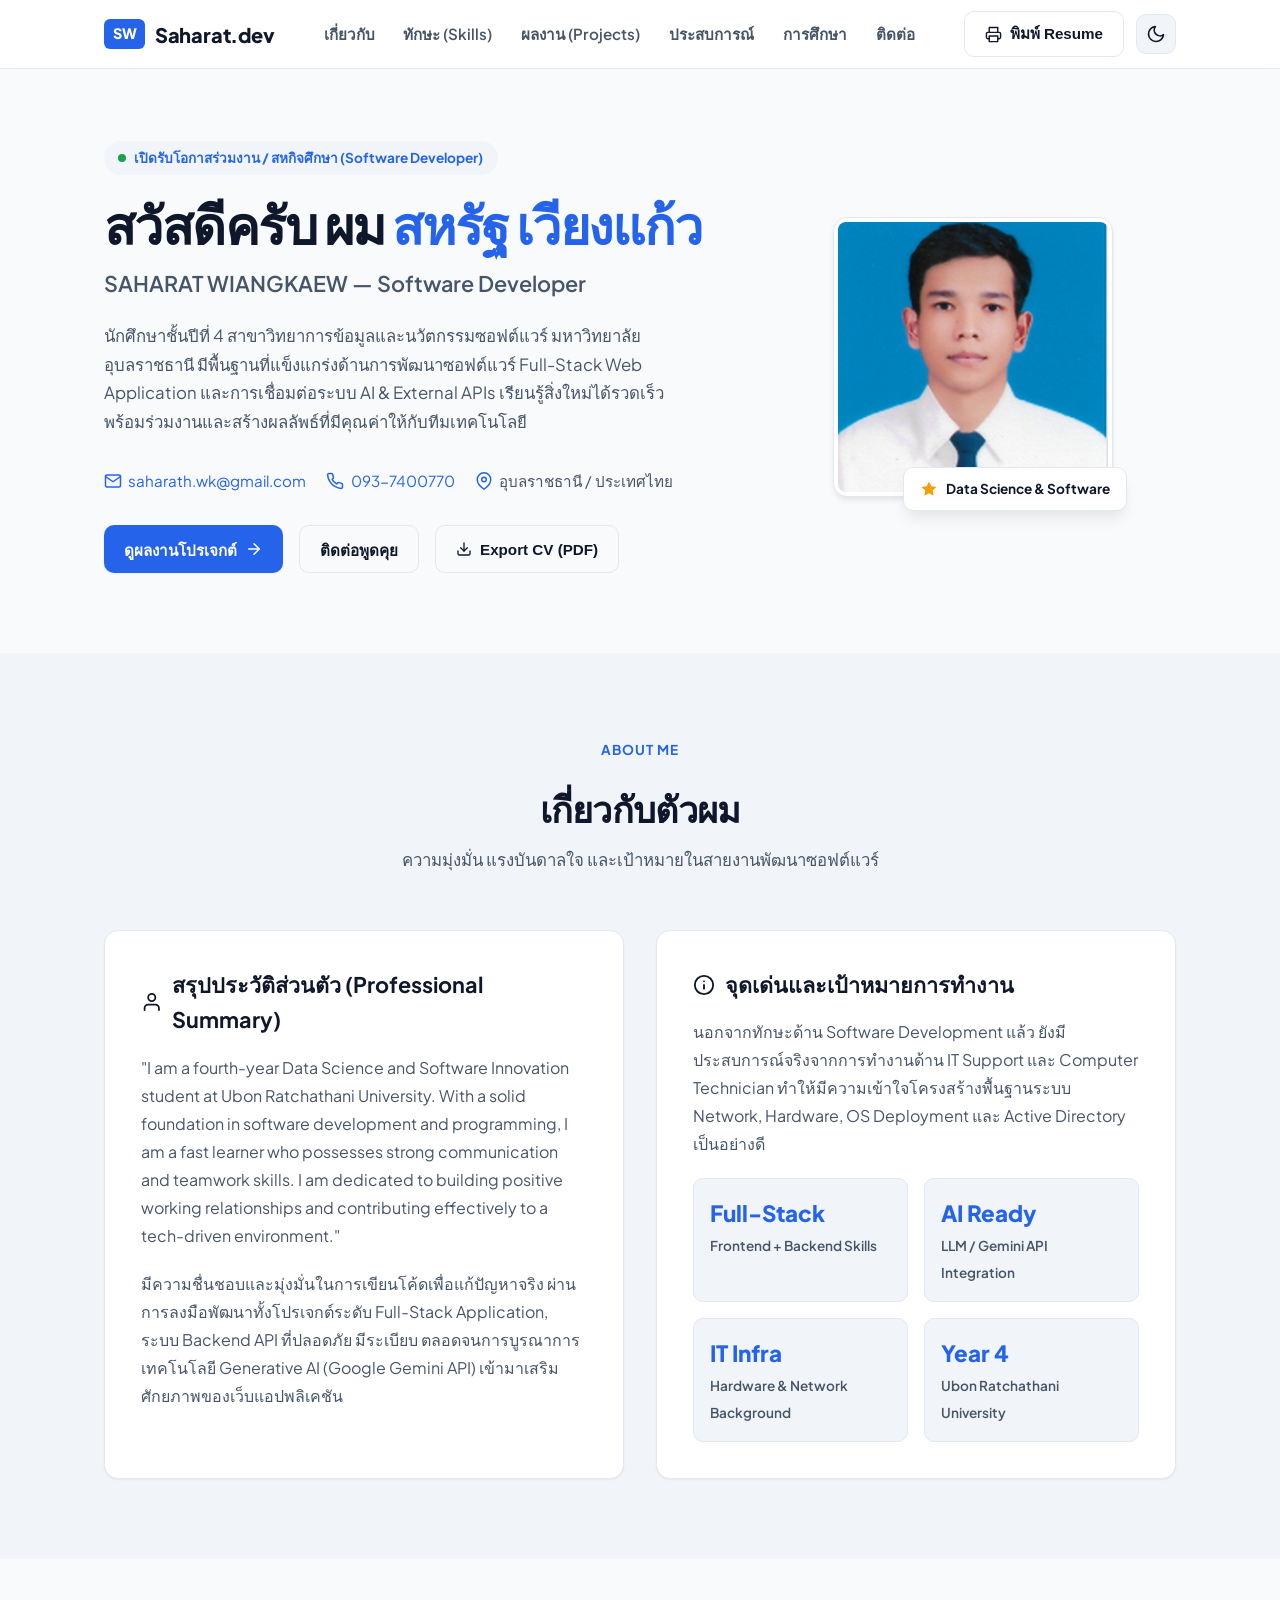
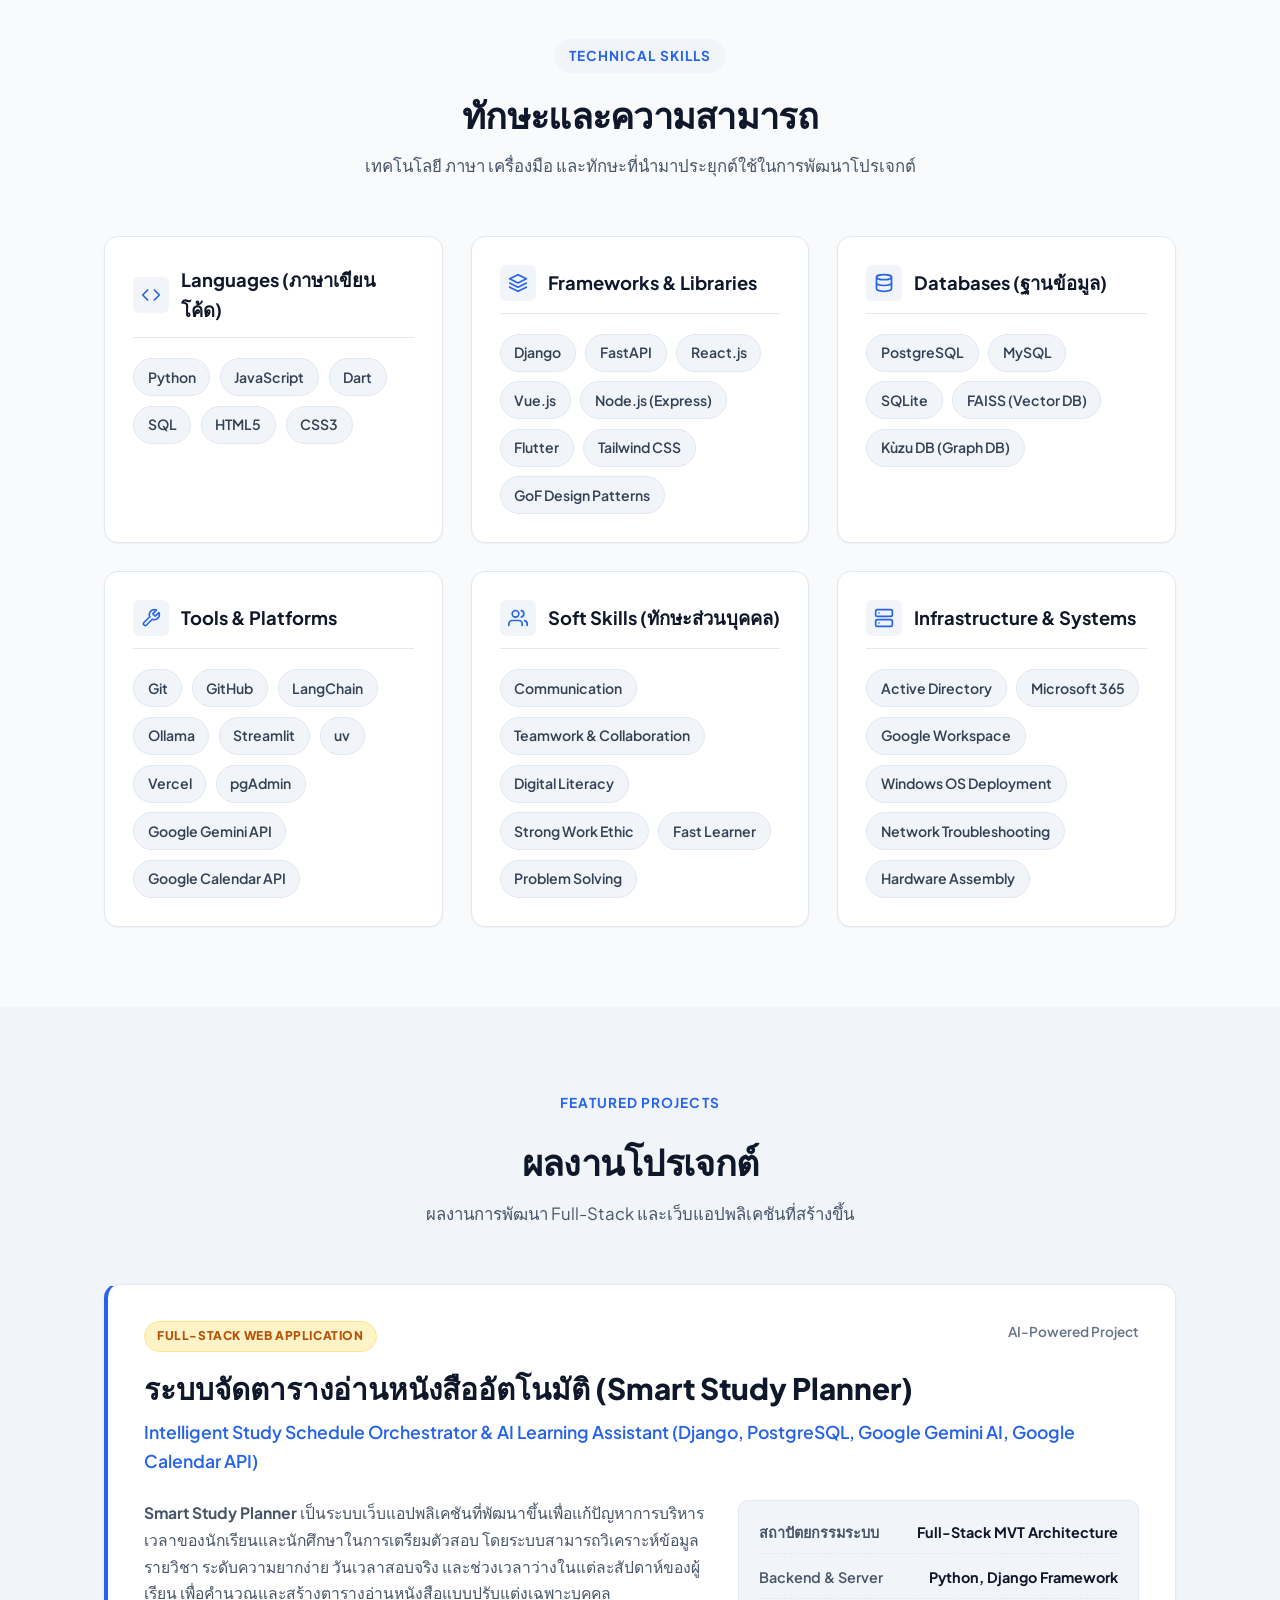
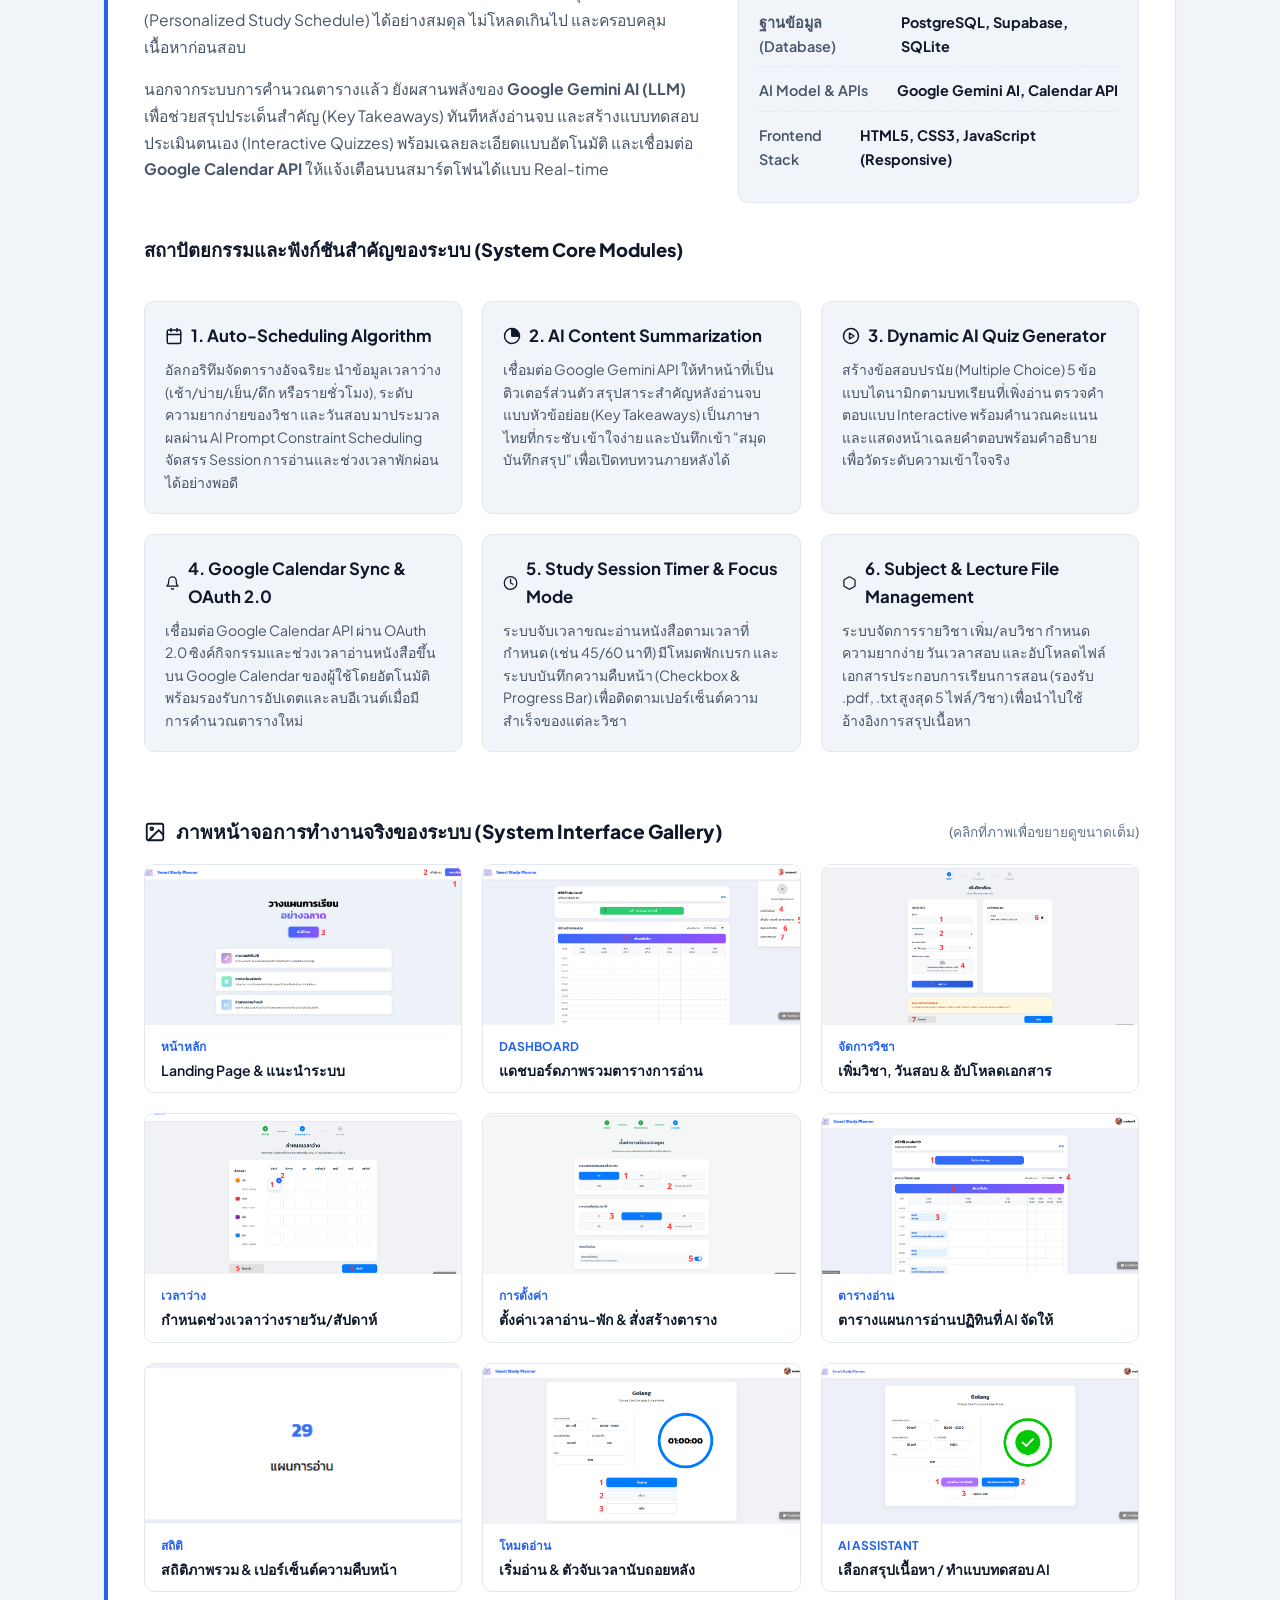
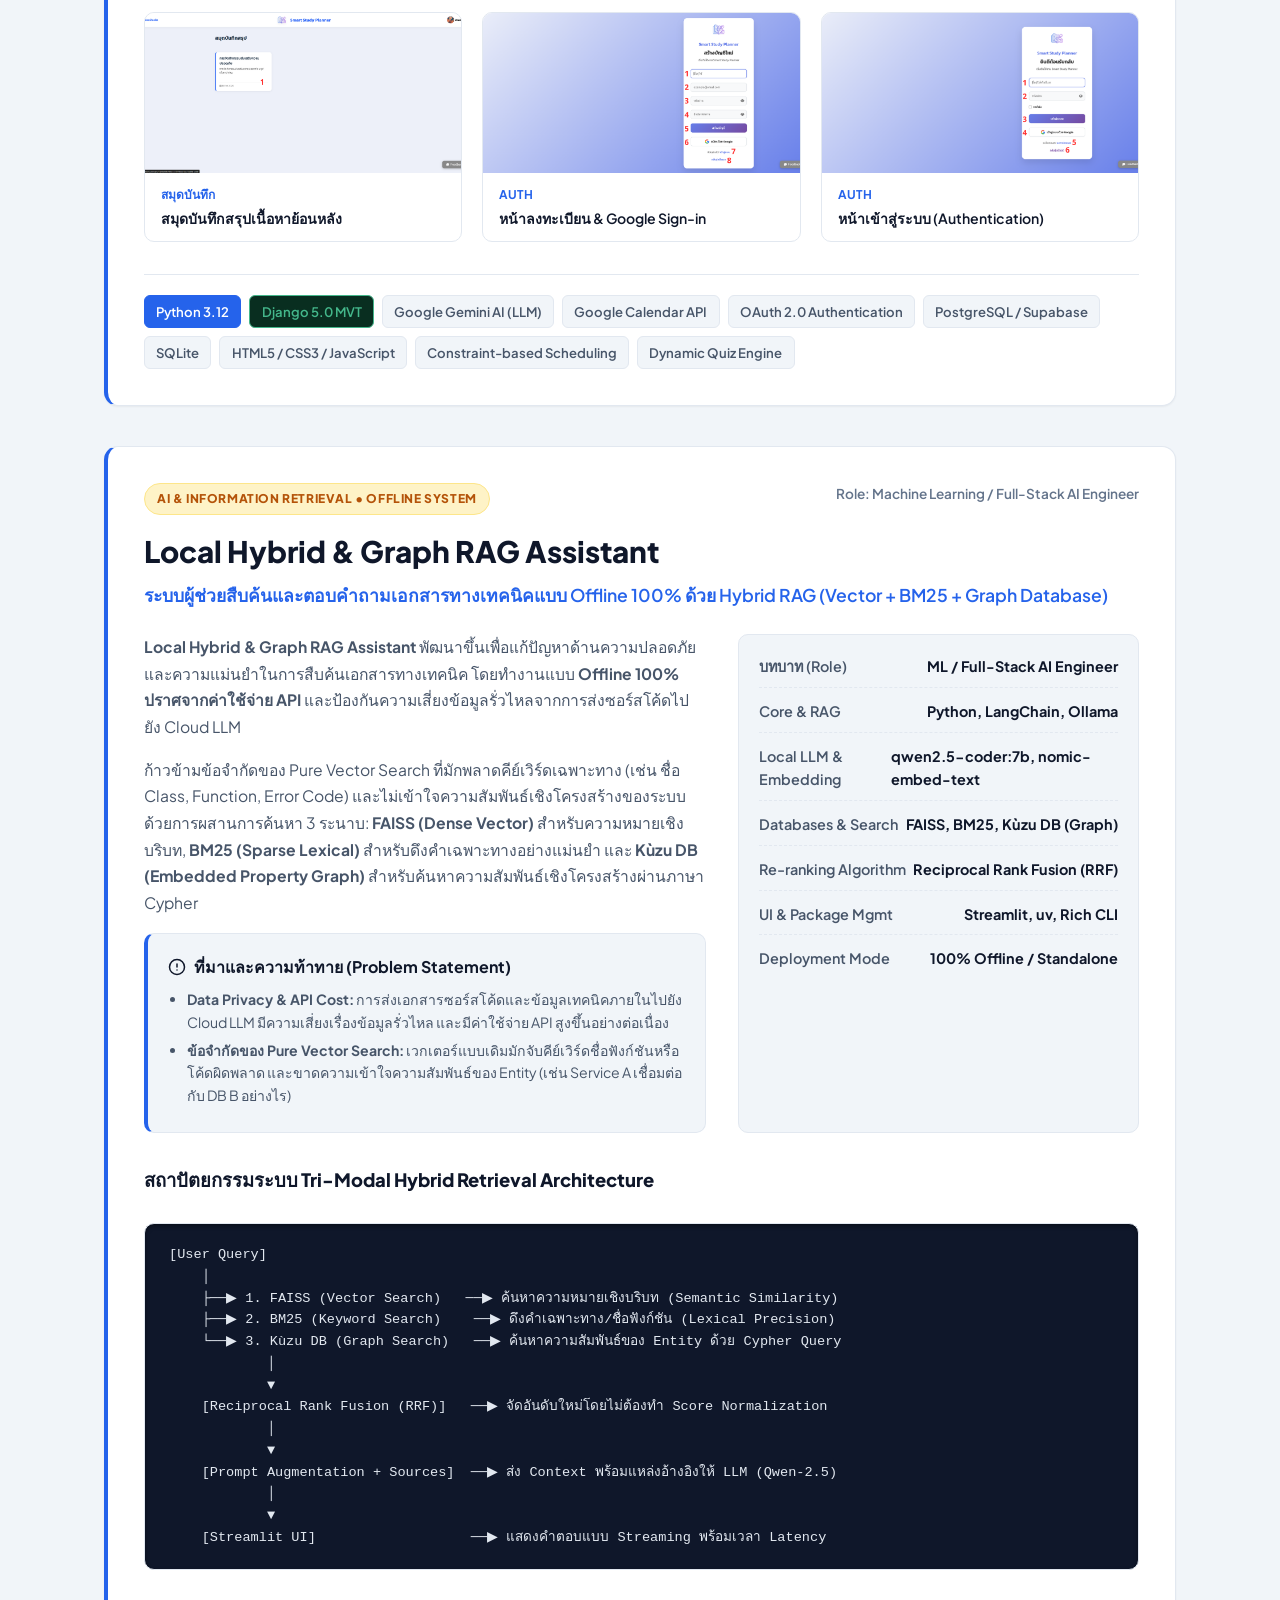
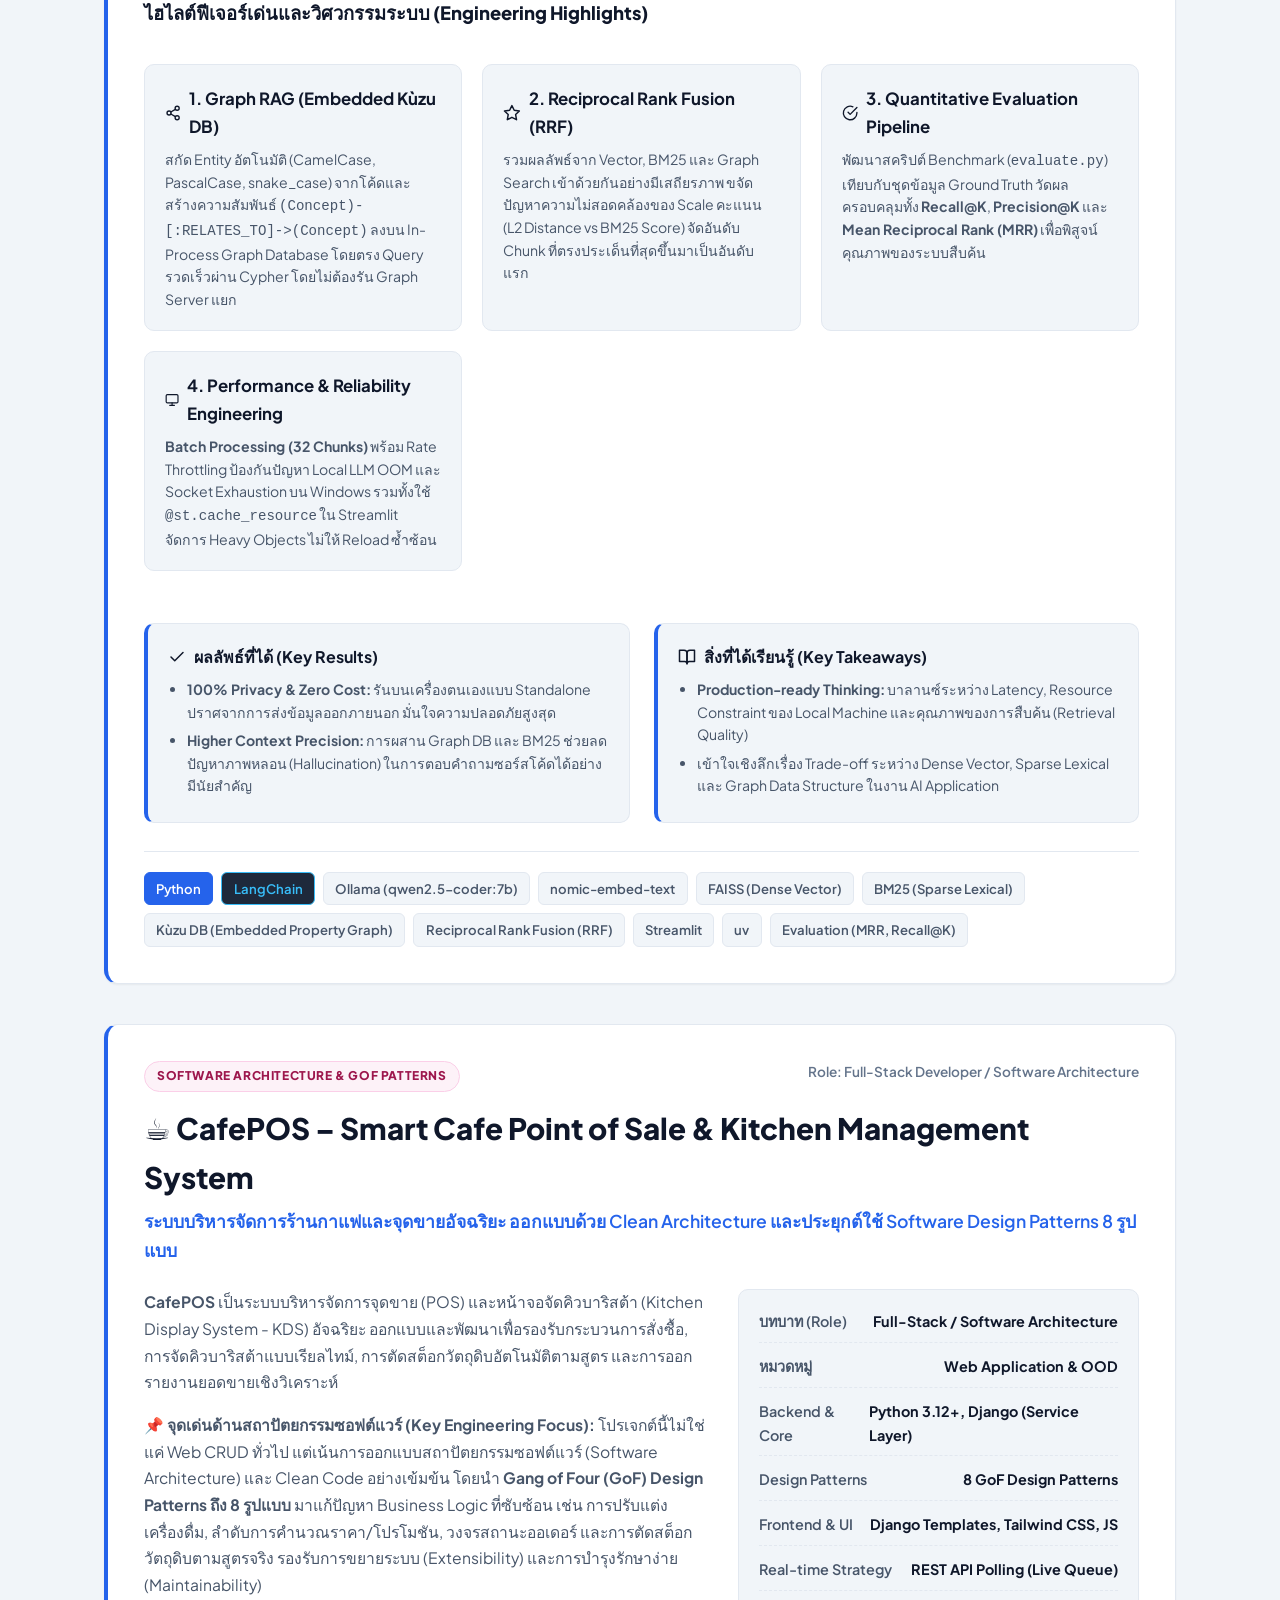
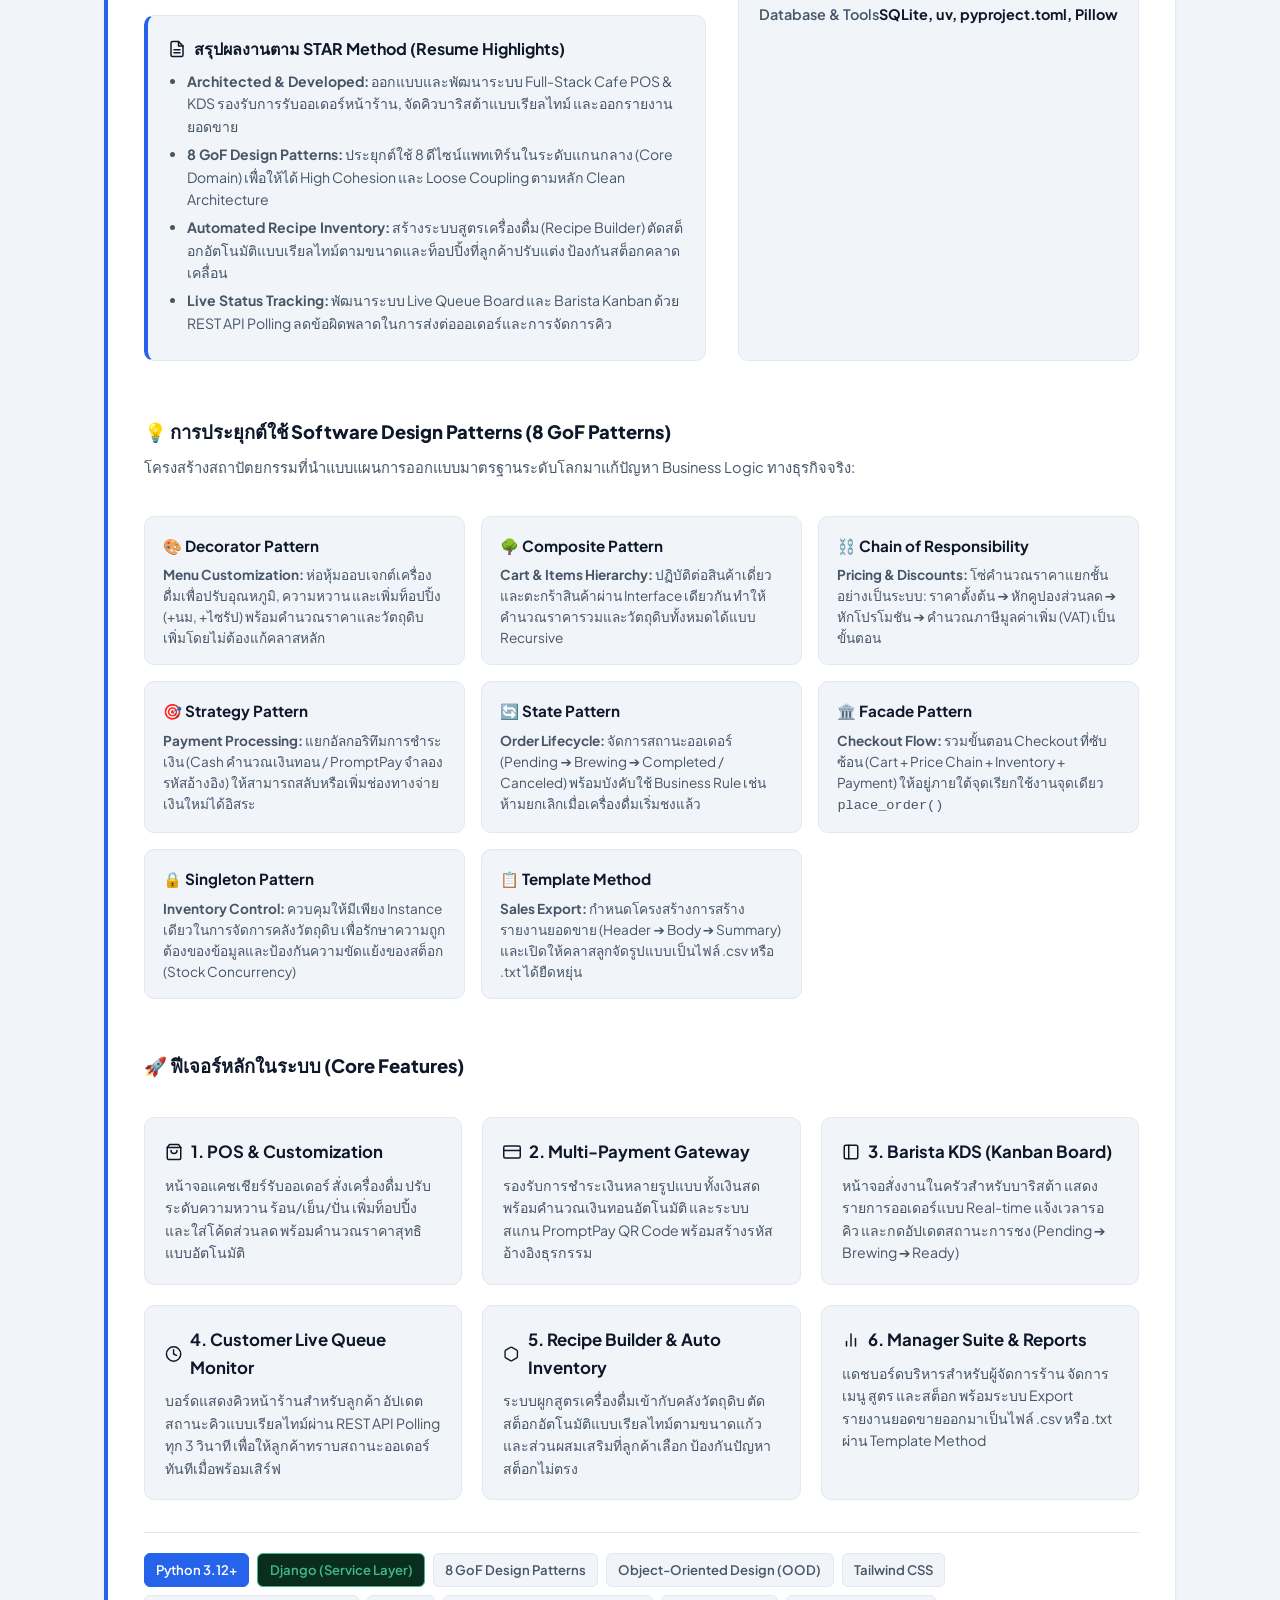
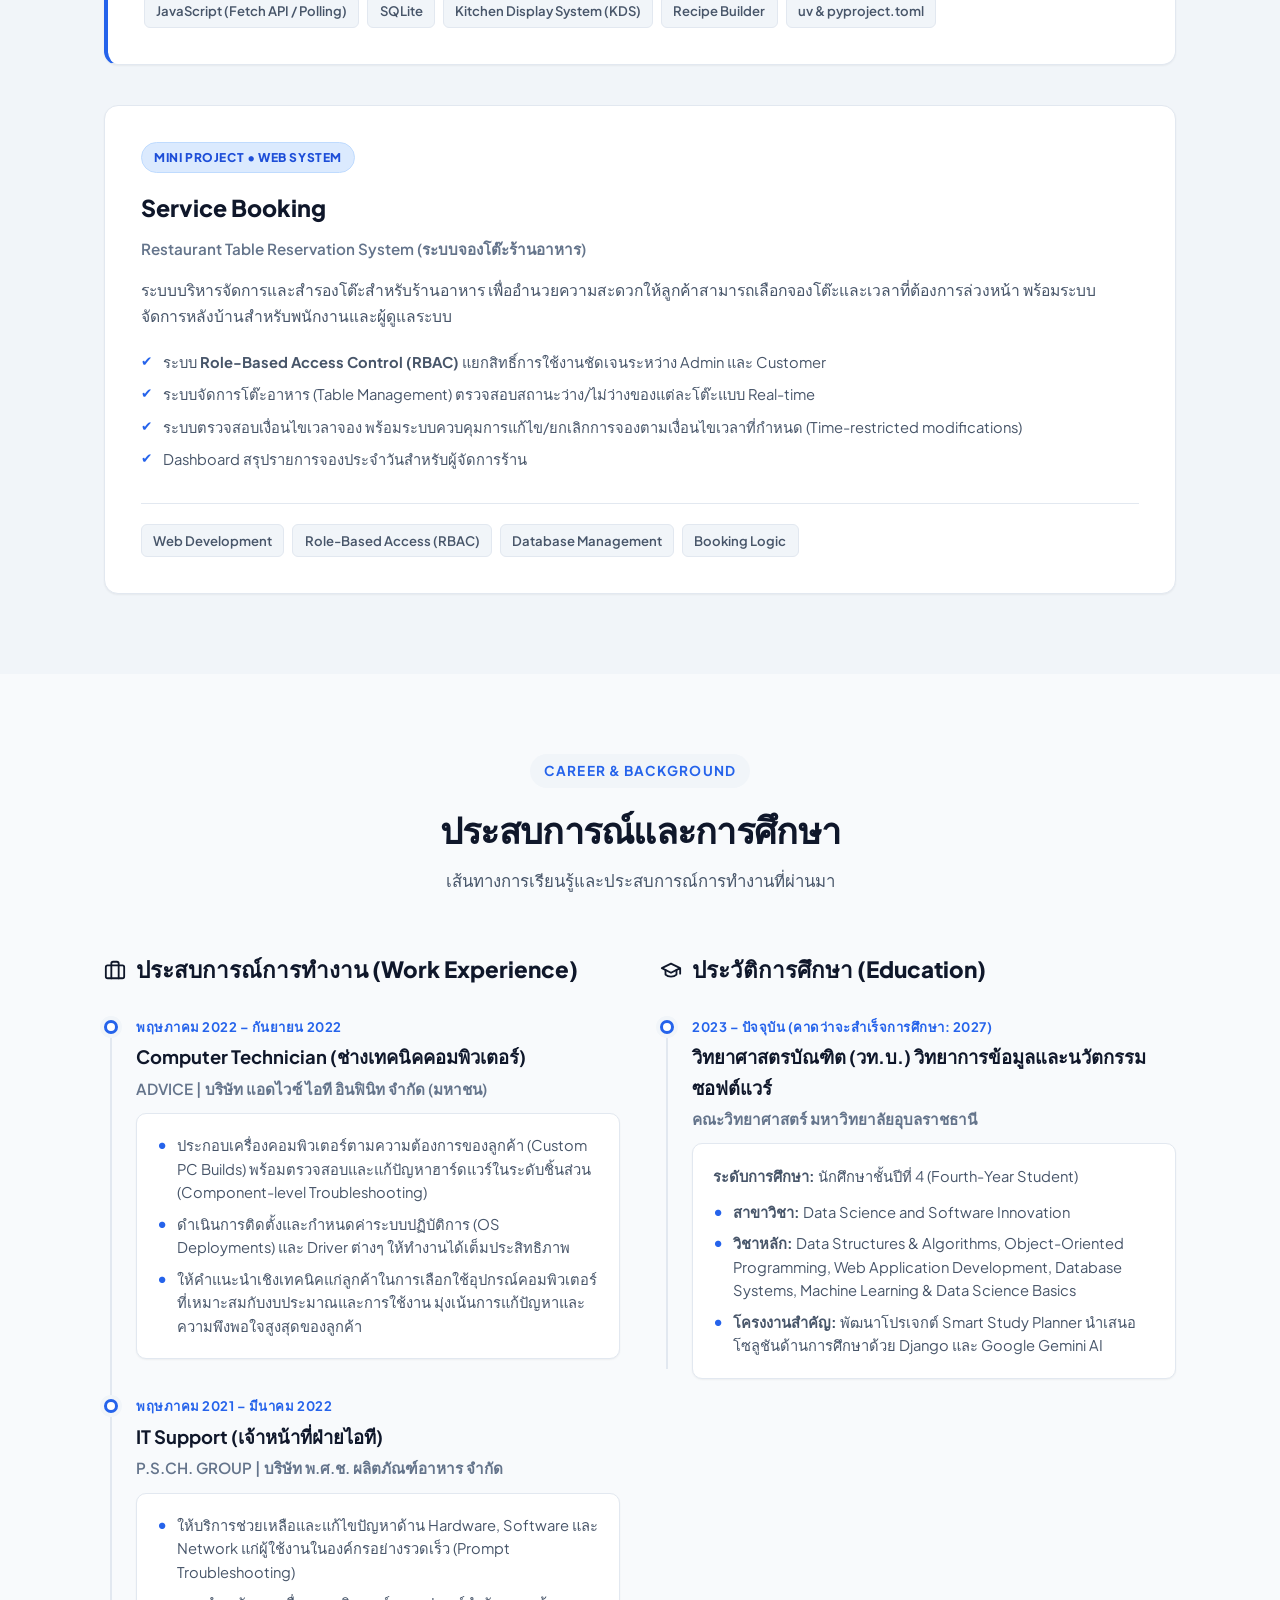
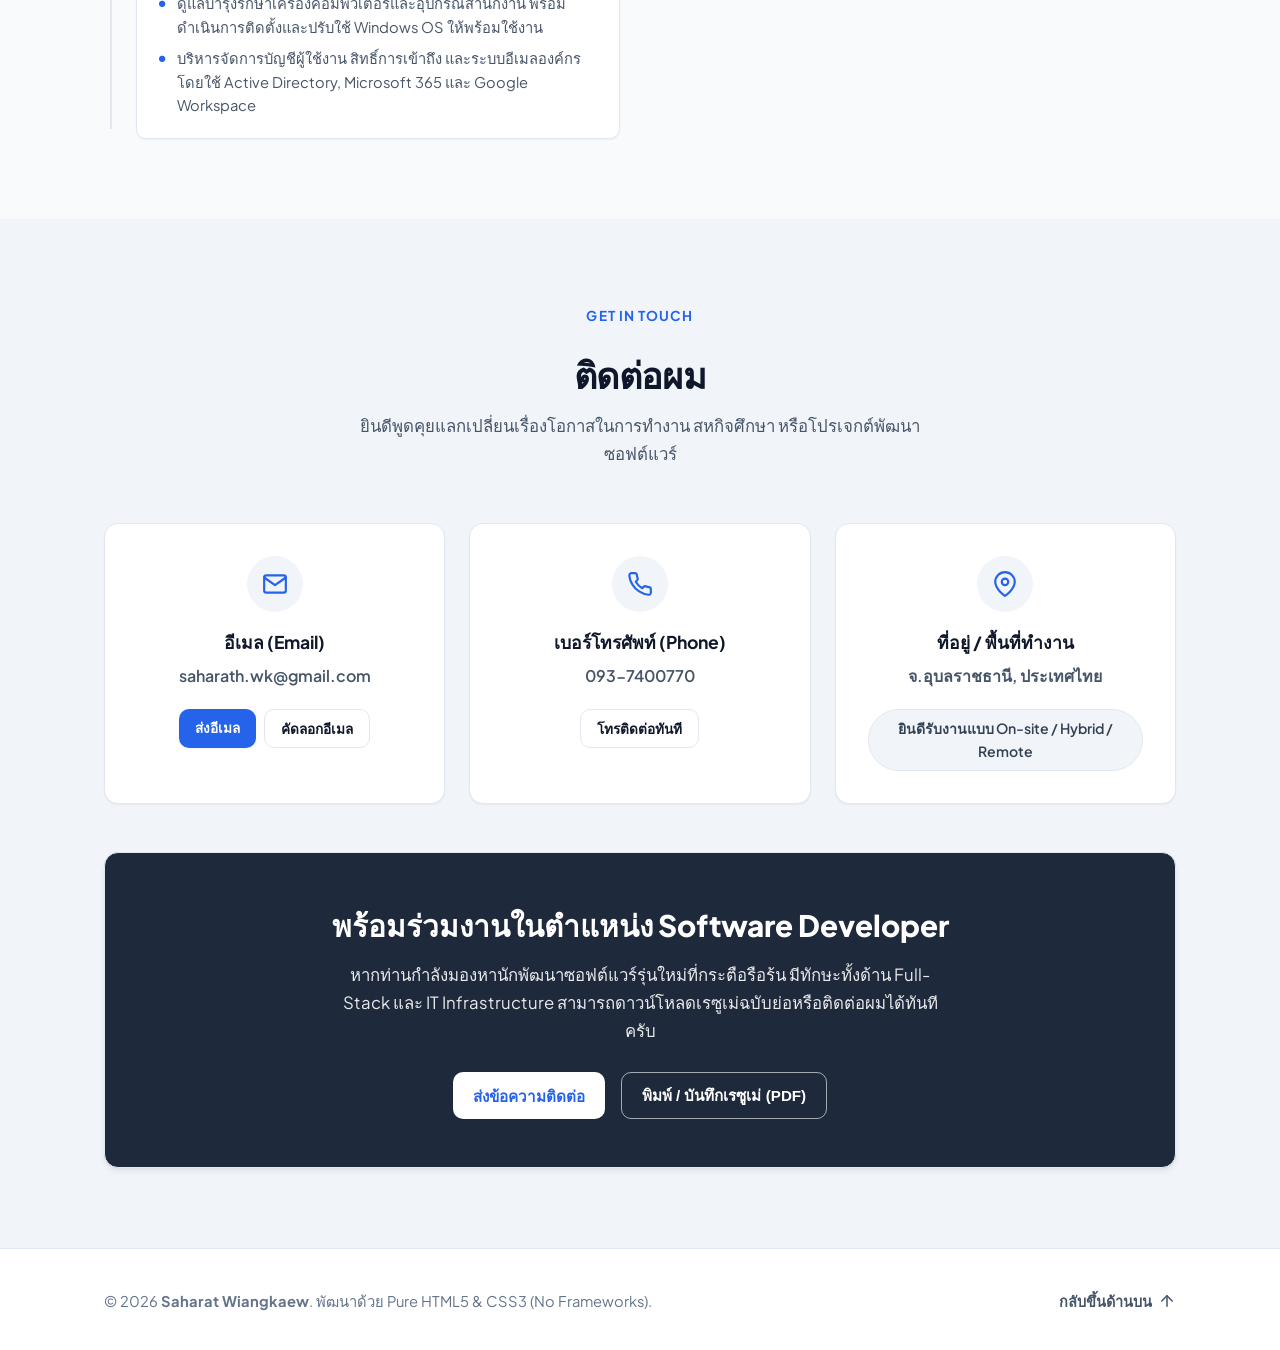
==== commit 23c2e6a0: "Add CafePOS project showcase featuring 8 GoF design patterns, STAR resume points, and KDS architectu" ====
--- a/index.html
+++ b/index.html
@@ -263,6 +263,7 @@
               <span class="skill-tag">Node.js (Express)</span>
               <span class="skill-tag">Flutter</span>
               <span class="skill-tag">Tailwind CSS</span>
+              <span class="skill-tag">GoF Design Patterns</span>
             </div>
           </div>
 
@@ -822,7 +823,209 @@
             </div>
           </div>
 
-          <!-- Project 3: Service Booking (Restaurant Table Reservation System) -->
+          <!-- Project 3: CafePOS – Smart Cafe Point of Sale & Kitchen Management System -->
+          <div class="project-card featured-showcase">
+            <div style="display: flex; justify-content: space-between; align-items: flex-start; flex-wrap: wrap; gap: 0.5rem; margin-bottom: 0.75rem;">
+              <span class="project-badge-top badge-arch" style="margin-bottom: 0;">Software Architecture & GoF Patterns</span>
+              <span style="font-size: 0.85rem; color: var(--text-light); font-weight: 600;">Role: Full-Stack Developer / Software Architecture</span>
+            </div>
+
+            <h3 class="project-title" style="font-size: 1.85rem; margin-bottom: 0.35rem;">☕ CafePOS – Smart Cafe Point of Sale & Kitchen Management System</h3>
+            <div class="project-subtitle" style="font-size: 1.1rem; color: var(--primary); margin-bottom: 1.5rem;">
+              ระบบบริหารจัดการร้านกาแฟและจุดขายอัจฉริยะ ออกแบบด้วย Clean Architecture และประยุกต์ใช้ Software Design Patterns 8 รูปแบบ
+            </div>
+
+            <!-- Overview Grid: Description + Metadata Box -->
+            <div class="project-overview-grid">
+              <div>
+                <p class="project-desc" style="margin-bottom: 1rem;">
+                  <strong>CafePOS</strong> เป็นระบบบริหารจัดการจุดขาย (POS) และหน้าจอจัดคิวบาริสต้า (Kitchen Display System - KDS) อัจฉริยะ ออกแบบและพัฒนาเพื่อรองรับกระบวนการสั่งซื้อ, การจัดคิวบาริสต้าแบบเรียลไทม์, การตัดสต็อกวัตถุดิบอัตโนมัติตามสูตร และการออกรายงานยอดขายเชิงวิเคราะห์
+                </p>
+                <p class="project-desc" style="margin-bottom: 1rem;">
+                  <strong>📌 จุดเด่นด้านสถาปัตยกรรมซอฟต์แวร์ (Key Engineering Focus):</strong> โปรเจกต์นี้ไม่ใช่แค่ Web CRUD ทั่วไป แต่เน้นการออกแบบสถาปัตยกรรมซอฟต์แวร์ (Software Architecture) และ Clean Code อย่างเข้มข้น โดยนำ <strong>Gang of Four (GoF) Design Patterns ถึง 8 รูปแบบ</strong> มาแก้ปัญหา Business Logic ที่ซับซ้อน เช่น การปรับแต่งเครื่องดื่ม, ลำดับการคำนวณราคา/โปรโมชัน, วงจรสถานะออเดอร์ และการตัดสต็อกวัตถุดิบตามสูตรจริง รองรับการขยายระบบ (Extensibility) และการบำรุงรักษาง่าย (Maintainability)
+                </p>
+
+                <!-- STAR Method Resume Summary Banner -->
+                <div class="info-banner" style="margin-top: 1rem;">
+                  <h4>
+                    <svg width="18" height="18" viewBox="0 0 24 24" fill="none" stroke="currentColor" stroke-width="2" stroke-linecap="round" stroke-linejoin="round"><path d="M14 2H6a2 2 0 0 0-2 2v16a2 2 0 0 0 2 2h12a2 2 0 0 0 2-2V8z"></path><polyline points="14 2 14 8 20 8"></polyline><line x1="16" y1="13" x2="8" y2="13"></line><line x1="16" y1="17" x2="8" y2="17"></line></svg>
+                    สรุปผลงานตาม STAR Method (Resume Highlights)
+                  </h4>
+                  <ul>
+                    <li><strong>Architected & Developed:</strong> ออกแบบและพัฒนาระบบ Full-Stack Cafe POS & KDS รองรับการรับออเดอร์หน้าร้าน, จัดคิวบาริสต้าแบบเรียลไทม์ และออกรายงานยอดขาย</li>
+                    <li><strong>8 GoF Design Patterns:</strong> ประยุกต์ใช้ 8 ดีไซน์แพทเทิร์นในระดับแกนกลาง (Core Domain) เพื่อให้ได้ High Cohesion และ Loose Coupling ตามหลัก Clean Architecture</li>
+                    <li><strong>Automated Recipe Inventory:</strong> สร้างระบบสูตรเครื่องดื่ม (Recipe Builder) ตัดสต็อกอัตโนมัติแบบเรียลไทม์ตามขนาดและท็อปปิ้งที่ลูกค้าปรับแต่ง ป้องกันสต็อกคลาดเคลื่อน</li>
+                    <li><strong>Live Status Tracking:</strong> พัฒนาระบบ Live Queue Board และ Barista Kanban ด้วย REST API Polling ลดข้อผิดพลาดในการส่งต่อออเดอร์และการจัดการคิว</li>
+                  </ul>
+                </div>
+              </div>
+
+              <!-- Project Metadata Box -->
+              <div class="project-meta-box">
+                <div class="meta-row">
+                  <span class="meta-label">บทบาท (Role)</span>
+                  <span class="meta-value">Full-Stack / Software Architecture</span>
+                </div>
+                <div class="meta-row">
+                  <span class="meta-label">หมวดหมู่</span>
+                  <span class="meta-value">Web Application & OOD</span>
+                </div>
+                <div class="meta-row">
+                  <span class="meta-label">Backend & Core</span>
+                  <span class="meta-value">Python 3.12+, Django (Service Layer)</span>
+                </div>
+                <div class="meta-row">
+                  <span class="meta-label">Design Patterns</span>
+                  <span class="meta-value">8 GoF Design Patterns</span>
+                </div>
+                <div class="meta-row">
+                  <span class="meta-label">Frontend & UI</span>
+                  <span class="meta-value">Django Templates, Tailwind CSS, JS</span>
+                </div>
+                <div class="meta-row">
+                  <span class="meta-label">Real-time Strategy</span>
+                  <span class="meta-value">REST API Polling (Live Queue)</span>
+                </div>
+                <div class="meta-row">
+                  <span class="meta-label">Database & Tools</span>
+                  <span class="meta-value">SQLite, uv, pyproject.toml, Pillow</span>
+                </div>
+              </div>
+            </div>
+
+            <!-- Deep Dive: 8 Design Patterns Grid -->
+            <h4 style="font-size: 1.15rem; font-weight: 800; color: var(--text-main); margin: 1.5rem 0 0.5rem;">
+              💡 การประยุกต์ใช้ Software Design Patterns (8 GoF Patterns)
+            </h4>
+            <p style="font-size: 0.92rem; color: var(--text-muted); margin-bottom: 1rem;">
+              โครงสร้างสถาปัตยกรรมที่นำแบบแผนการออกแบบมาตรฐานระดับโลกมาแก้ปัญหา Business Logic ทางธุรกิจจริง:
+            </p>
+
+            <div class="patterns-grid">
+              <div class="pattern-card">
+                <h5>🎨 Decorator Pattern</h5>
+                <p><strong>Menu Customization:</strong> ห่อหุ้มออบเจกต์เครื่องดื่มเพื่อปรับอุณหภูมิ, ความหวาน และเพิ่มท็อปปิ้ง (+นม, +ไซรัป) พร้อมคำนวณราคาและวัตถุดิบเพิ่มโดยไม่ต้องแก้คลาสหลัก</p>
+              </div>
+
+              <div class="pattern-card">
+                <h5>🌳 Composite Pattern</h5>
+                <p><strong>Cart & Items Hierarchy:</strong> ปฏิบัติต่อสินค้าเดี่ยวและตะกร้าสินค้าผ่าน Interface เดียวกัน ทำให้คำนวณราคารวมและวัตถุดิบทั้งหมดได้แบบ Recursive</p>
+              </div>
+
+              <div class="pattern-card">
+                <h5>⛓️ Chain of Responsibility</h5>
+                <p><strong>Pricing & Discounts:</strong> โซ่คำนวณราคาแยกชั้นอย่างเป็นระบบ: ราคาตั้งต้น ➔ หักคูปองส่วนลด ➔ หักโปรโมชัน ➔ คำนวณภาษีมูลค่าเพิ่ม (VAT) เป็นขั้นตอน</p>
+              </div>
+
+              <div class="pattern-card">
+                <h5>🎯 Strategy Pattern</h5>
+                <p><strong>Payment Processing:</strong> แยกอัลกอริทึมการชำระเงิน (Cash คำนวณเงินทอน / PromptPay จำลองรหัสอ้างอิง) ให้สามารถสลับหรือเพิ่มช่องทางจ่ายเงินใหม่ได้อิสระ</p>
+              </div>
+
+              <div class="pattern-card">
+                <h5>🔄 State Pattern</h5>
+                <p><strong>Order Lifecycle:</strong> จัดการสถานะออเดอร์ (Pending ➔ Brewing ➔ Completed / Canceled) พร้อมบังคับใช้ Business Rule เช่น ห้ามยกเลิกเมื่อเครื่องดื่มเริ่มชงแล้ว</p>
+              </div>
+
+              <div class="pattern-card">
+                <h5>🏛️ Facade Pattern</h5>
+                <p><strong>Checkout Flow:</strong> รวมขั้นตอน Checkout ที่ซับซ้อน (Cart + Price Chain + Inventory + Payment) ให้อยู่ภายใต้จุดเรียกใช้งานจุดเดียว <code>place_order()</code></p>
+              </div>
+
+              <div class="pattern-card">
+                <h5>🔒 Singleton Pattern</h5>
+                <p><strong>Inventory Control:</strong> ควบคุมให้มีเพียง Instance เดียวในการจัดการคลังวัตถุดิบ เพื่อรักษาความถูกต้องของข้อมูลและป้องกันความขัดแย้งของสต็อก (Stock Concurrency)</p>
+              </div>
+
+              <div class="pattern-card">
+                <h5>📋 Template Method</h5>
+                <p><strong>Sales Export:</strong> กำหนดโครงสร้างการสร้างรายงานยอดขาย (Header ➔ Body ➔ Summary) และเปิดให้คลาสลูกจัดรูปแบบเป็นไฟล์ .csv หรือ .txt ได้ยืดหยุ่น</p>
+              </div>
+            </div>
+
+            <!-- Core Features Grid -->
+            <h4 style="font-size: 1.15rem; font-weight: 800; color: var(--text-main); margin: 1.5rem 0 0.75rem;">
+              🚀 ฟีเจอร์หลักในระบบ (Core Features)
+            </h4>
+
+            <div class="system-modules-grid">
+              <div class="module-card">
+                <h4>
+                  <svg width="18" height="18" viewBox="0 0 24 24" fill="none" stroke="currentColor" stroke-width="2" stroke-linecap="round" stroke-linejoin="round"><path d="M6 2L3 6v14a2 2 0 0 0 2 2h14a2 2 0 0 0 2-2V6l-3-4z"></path><line x1="3" y1="6" x2="21" y2="6"></line><path d="M16 10a4 4 0 0 1-8 0"></path></svg>
+                  1. POS & Customization
+                </h4>
+                <p>
+                  หน้าจอแคชเชียร์รับออเดอร์ สั่งเครื่องดื่ม ปรับระดับความหวาน ร้อน/เย็น/ปั่น เพิ่มท็อปปิ้ง และใส่โค้ดส่วนลด พร้อมคำนวณราคาสุทธิแบบอัตโนมัติ
+                </p>
+              </div>
+
+              <div class="module-card">
+                <h4>
+                  <svg width="18" height="18" viewBox="0 0 24 24" fill="none" stroke="currentColor" stroke-width="2" stroke-linecap="round" stroke-linejoin="round"><rect x="1" y="4" width="22" height="16" rx="2" ry="2"></rect><line x1="1" y1="10" x2="23" y2="10"></line></svg>
+                  2. Multi-Payment Gateway
+                </h4>
+                <p>
+                  รองรับการชำระเงินหลายรูปแบบ ทั้งเงินสดพร้อมคำนวณเงินทอนอัตโนมัติ และระบบสแกน PromptPay QR Code พร้อมสร้างรหัสอ้างอิงธุรกรรม
+                </p>
+              </div>
+
+              <div class="module-card">
+                <h4>
+                  <svg width="18" height="18" viewBox="0 0 24 24" fill="none" stroke="currentColor" stroke-width="2" stroke-linecap="round" stroke-linejoin="round"><rect x="3" y="3" width="18" height="18" rx="2" ry="2"></rect><line x1="9" y1="3" x2="9" y2="21"></line></svg>
+                  3. Barista KDS (Kanban Board)
+                </h4>
+                <p>
+                  หน้าจอสั่งงานในครัวสำหรับบาริสต้า แสดงรายการออเดอร์แบบ Real-time แจ้งเวลารอคิว และกดอัปเดตสถานะการชง (Pending ➔ Brewing ➔ Ready)
+                </p>
+              </div>
+
+              <div class="module-card">
+                <h4>
+                  <svg width="18" height="18" viewBox="0 0 24 24" fill="none" stroke="currentColor" stroke-width="2" stroke-linecap="round" stroke-linejoin="round"><circle cx="12" cy="12" r="10"></circle><polyline points="12 6 12 12 16 14"></polyline></svg>
+                  4. Customer Live Queue Monitor
+                </h4>
+                <p>
+                  บอร์ดแสดงคิวหน้าร้านสำหรับลูกค้า อัปเดตสถานะคิวแบบเรียลไทม์ผ่าน REST API Polling ทุก 3 วินาที เพื่อให้ลูกค้าทราบสถานะออเดอร์ทันทีเมื่อพร้อมเสิร์ฟ
+                </p>
+              </div>
+
+              <div class="module-card">
+                <h4>
+                  <svg width="18" height="18" viewBox="0 0 24 24" fill="none" stroke="currentColor" stroke-width="2" stroke-linecap="round" stroke-linejoin="round"><path d="M21 16V8a2 2 0 0 0-1-1.73l-7-4a2 2 0 0 0-2 0l-7 4A2 2 0 0 0 3 8v8a2 2 0 0 0 1 1.73l7 4a2 2 0 0 0 2 0l7-4A2 2 0 0 0 21 16z"></path></svg>
+                  5. Recipe Builder & Auto Inventory
+                </h4>
+                <p>
+                  ระบบผูกสูตรเครื่องดื่มเข้ากับคลังวัตถุดิบ ตัดสต็อกอัตโนมัติแบบเรียลไทม์ตามขนาดแก้วและส่วนผสมเสริมที่ลูกค้าเลือก ป้องกันปัญหาสต็อกไม่ตรง
+                </p>
+              </div>
+
+              <div class="module-card">
+                <h4>
+                  <svg width="18" height="18" viewBox="0 0 24 24" fill="none" stroke="currentColor" stroke-width="2" stroke-linecap="round" stroke-linejoin="round"><line x1="18" y1="20" x2="18" y2="10"></line><line x1="12" y1="20" x2="12" y2="4"></line><line x1="6" y1="20" x2="6" y2="14"></line></svg>
+                  6. Manager Suite & Reports
+                </h4>
+                <p>
+                  แดชบอร์ดบริหารสำหรับผู้จัดการร้าน จัดการเมนู สูตร และสต็อก พร้อมระบบ Export รายงานยอดขายออกมาเป็นไฟล์ .csv หรือ .txt ผ่าน Template Method
+                </p>
+              </div>
+            </div>
+
+            <!-- Tech Badges -->
+            <div class="project-techs">
+              <span class="tech-tag" style="background: #2563eb; color: #fff; border-color: #2563eb;">Python 3.12+</span>
+              <span class="tech-tag" style="background: #092e20; color: #44b78b; border-color: #44b78b;">Django (Service Layer)</span>
+              <span class="tech-tag">8 GoF Design Patterns</span>
+              <span class="tech-tag">Object-Oriented Design (OOD)</span>
+              <span class="tech-tag">Tailwind CSS</span>
+              <span class="tech-tag">JavaScript (Fetch API / Polling)</span>
+              <span class="tech-tag">SQLite</span>
+              <span class="tech-tag">Kitchen Display System (KDS)</span>
+              <span class="tech-tag">Recipe Builder</span>
+              <span class="tech-tag">uv & pyproject.toml</span>
+            </div>
+          </div>
+
+          <!-- Project 4: Service Booking (Restaurant Table Reservation System) -->
           <div class="project-card">
             <span class="project-badge-top badge-mini">Mini Project • Web System</span>
             <h3 class="project-title">Service Booking</h3>
--- a/style.css
+++ b/style.css
@@ -661,6 +661,56 @@
 .meta-value {
   color: var(--text-main);
   font-weight: 700;
+}
+
+.badge-arch {
+  background: #fdf2f8;
+  color: #9d174d;
+  border: 1px solid #fbcfe8;
+}
+
+[data-theme="dark"] .badge-arch {
+  background: rgba(219, 39, 119, 0.15);
+  color: #f472b6;
+  border-color: rgba(219, 39, 119, 0.3);
+}
+
+.patterns-grid {
+  display: grid;
+  grid-template-columns: repeat(auto-fit, minmax(260px, 1fr));
+  gap: 1rem;
+  margin: 1.25rem 0 1.75rem;
+}
+
+.pattern-card {
+  background: var(--bg-alt);
+  border: 1px solid var(--border-color);
+  border-radius: var(--radius-md);
+  padding: 1rem 1.15rem;
+  transition: var(--transition);
+}
+
+.pattern-card:hover {
+  background: var(--bg-surface);
+  border-color: var(--primary);
+  transform: translateY(-2px);
+}
+
+.pattern-card h5 {
+  font-size: 0.95rem;
+  font-weight: 700;
+  color: var(--text-main);
+  margin-bottom: 0.4rem;
+  display: flex;
+  align-items: center;
+  gap: 0.4rem;
+}
+
+.pattern-card p {
+  font-size: 0.85rem;
+  color: var(--text-muted);
+  line-height: 1.55;
+  margin: 0;
 }
 
 /* Arch Diagram Box */
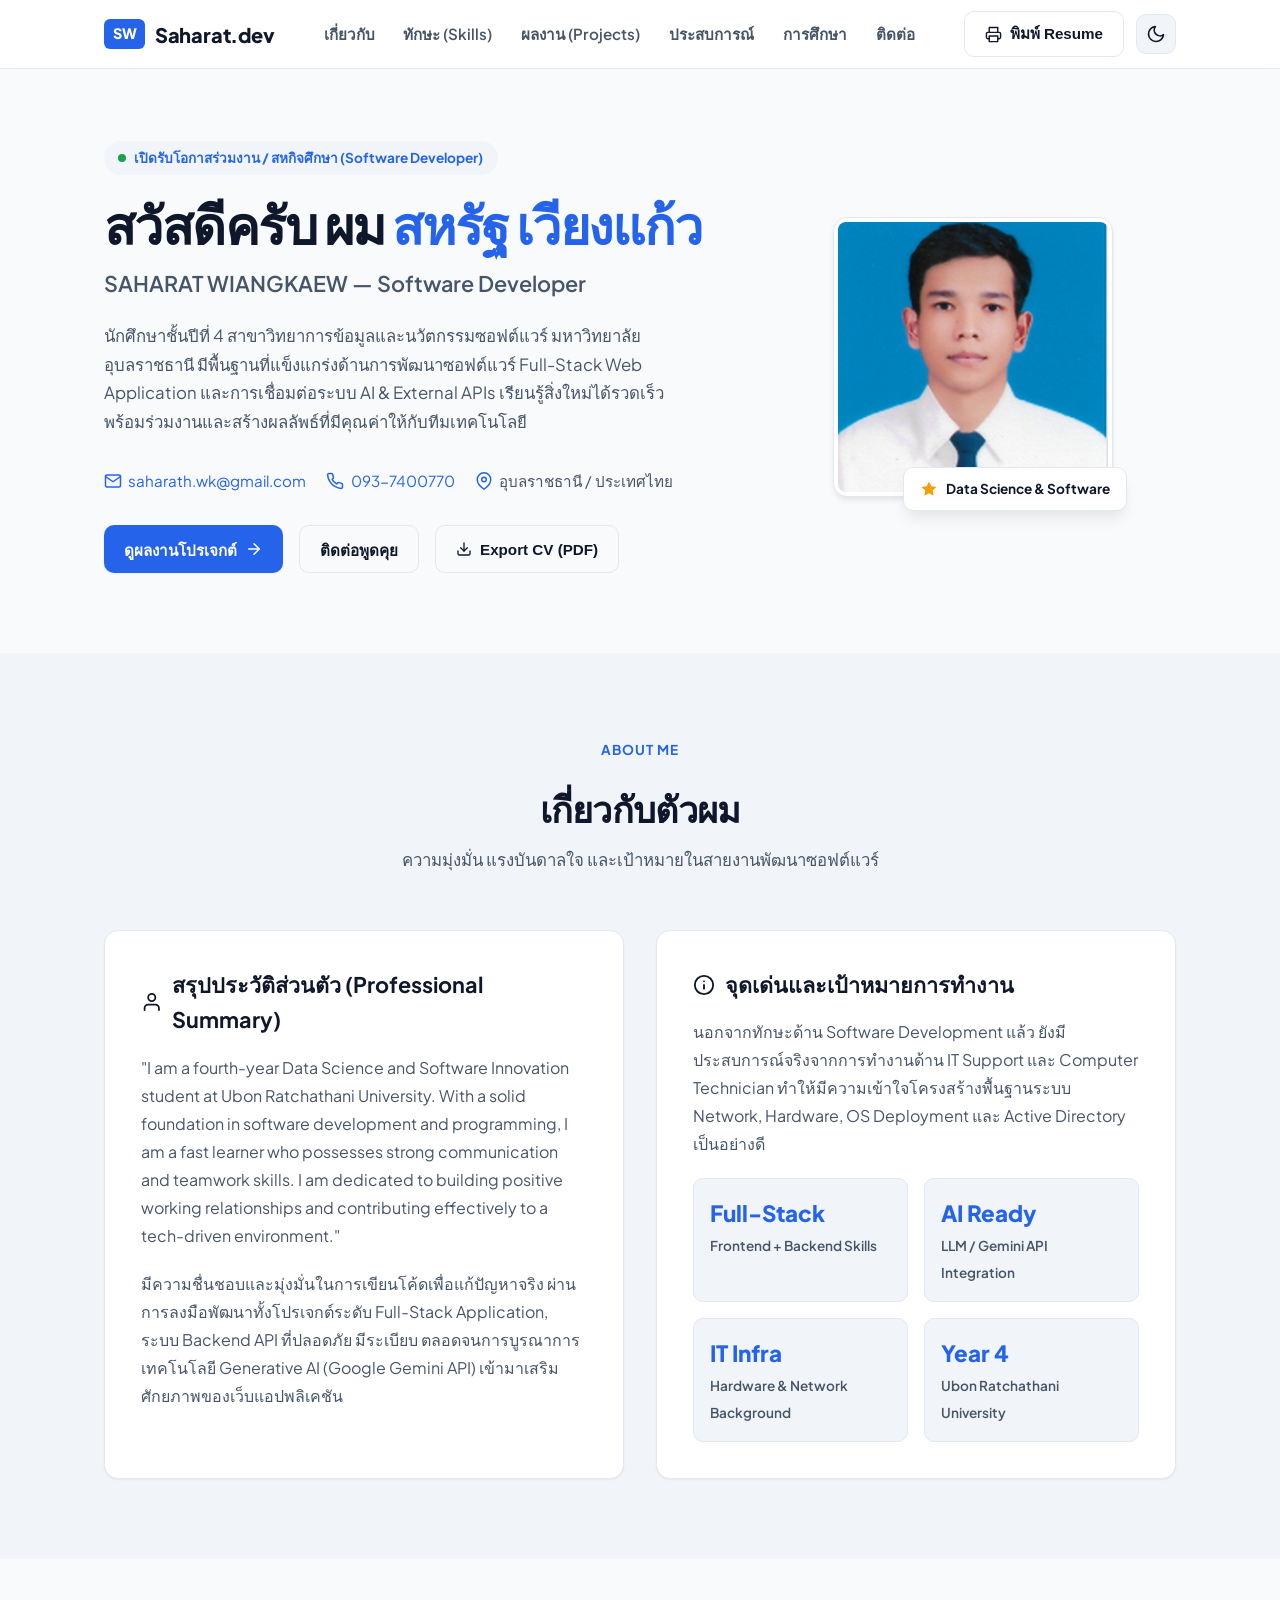
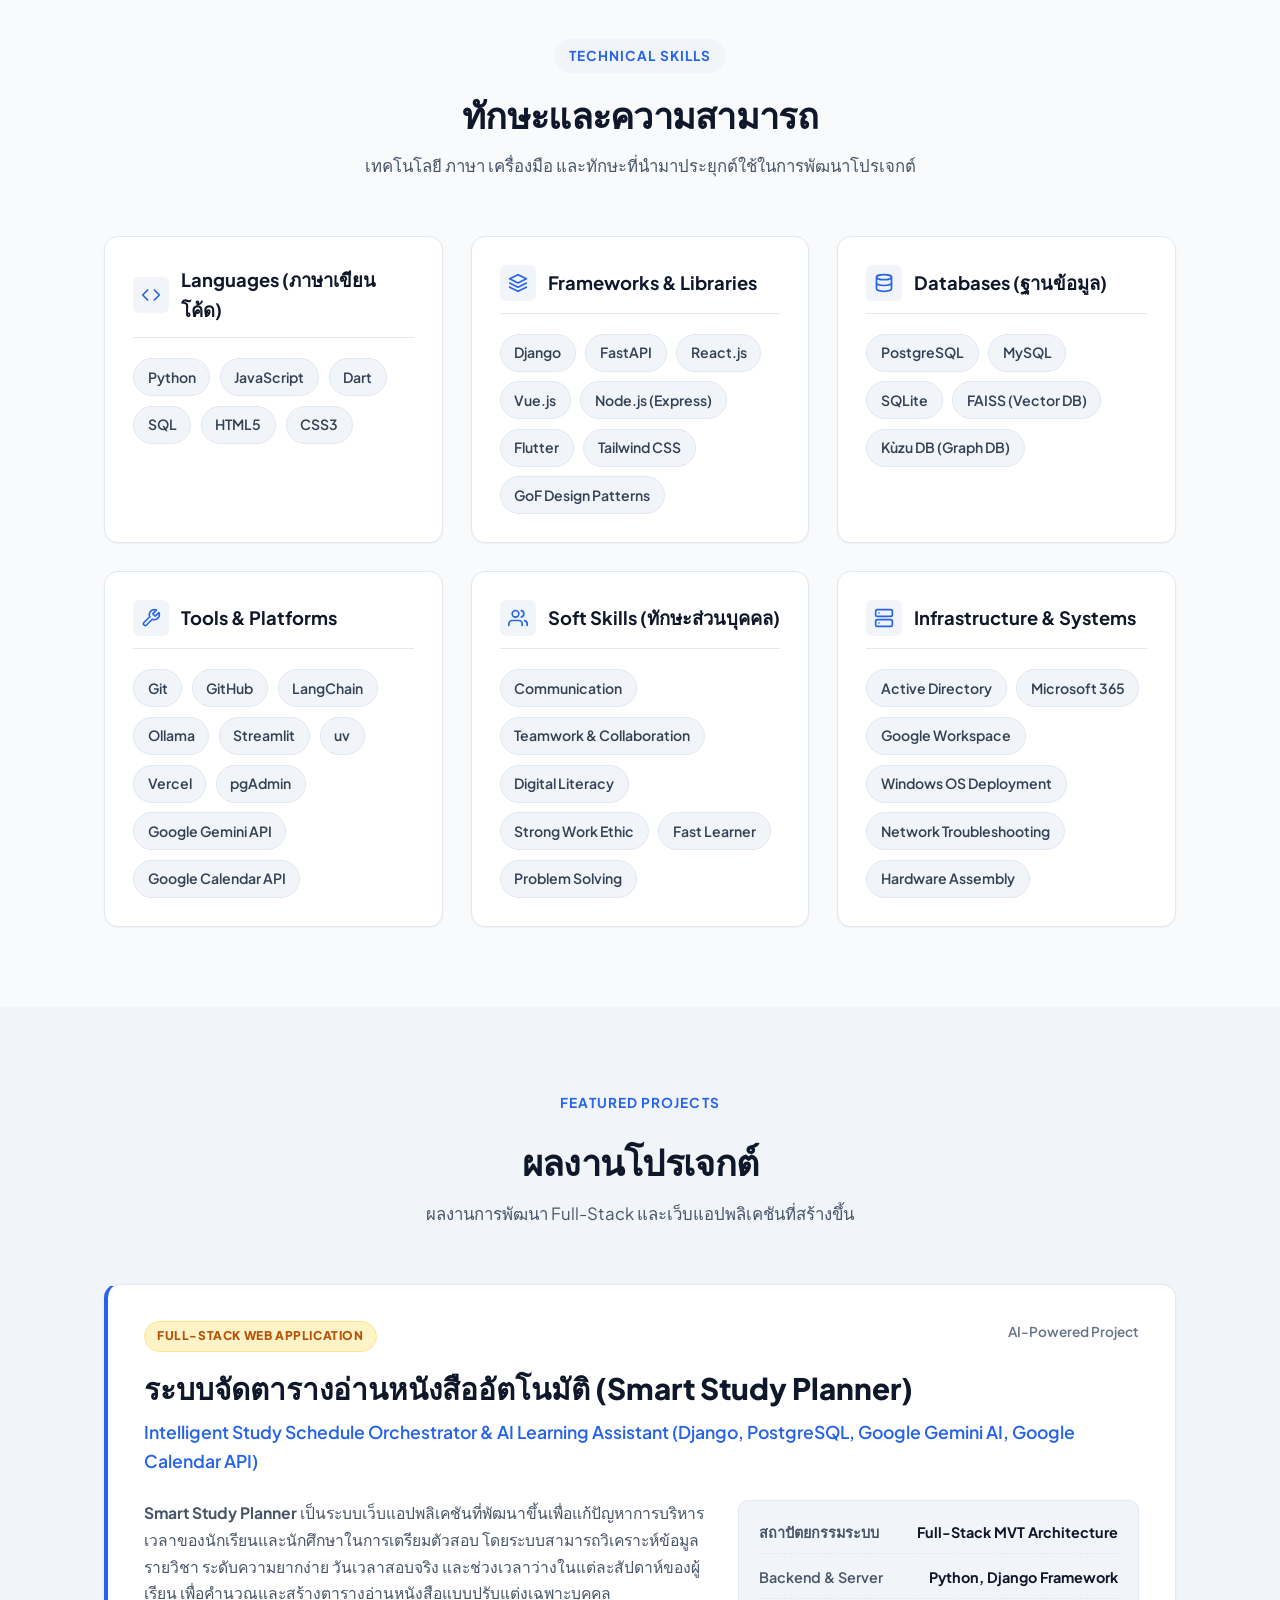
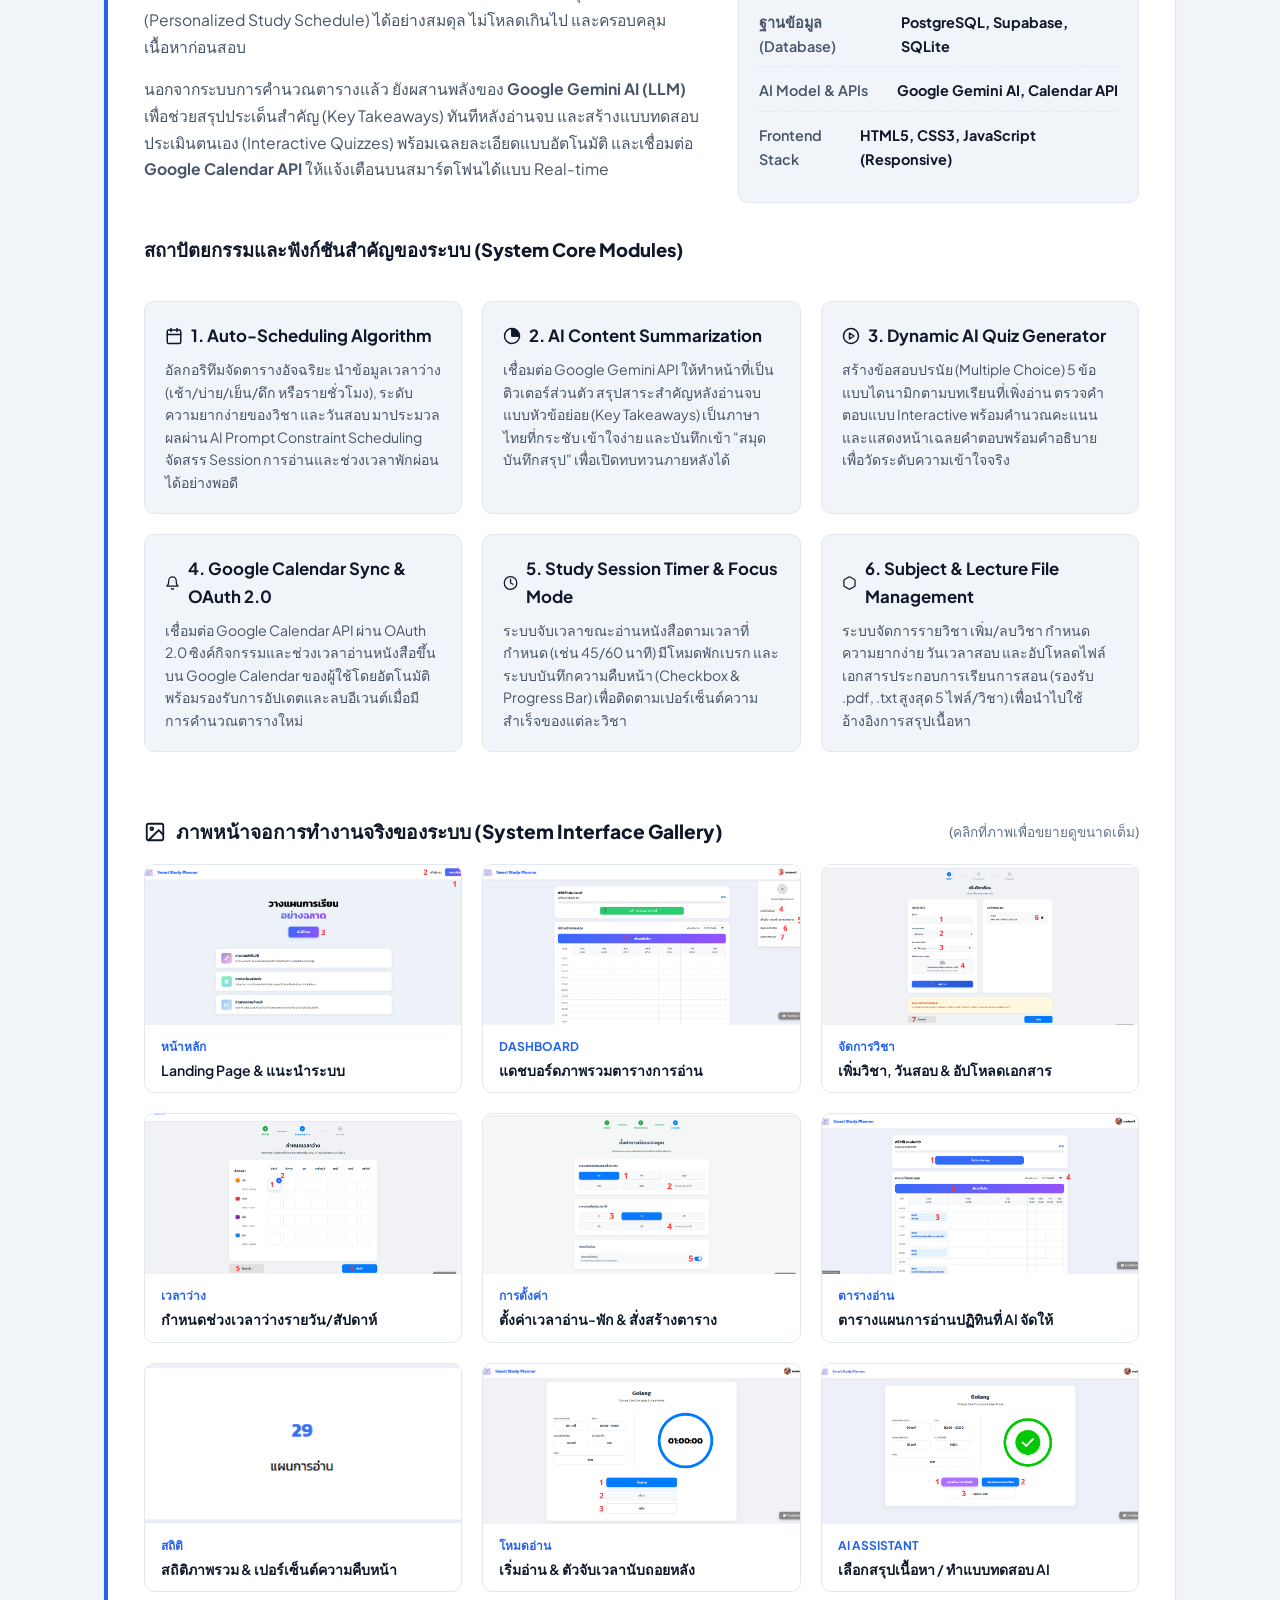
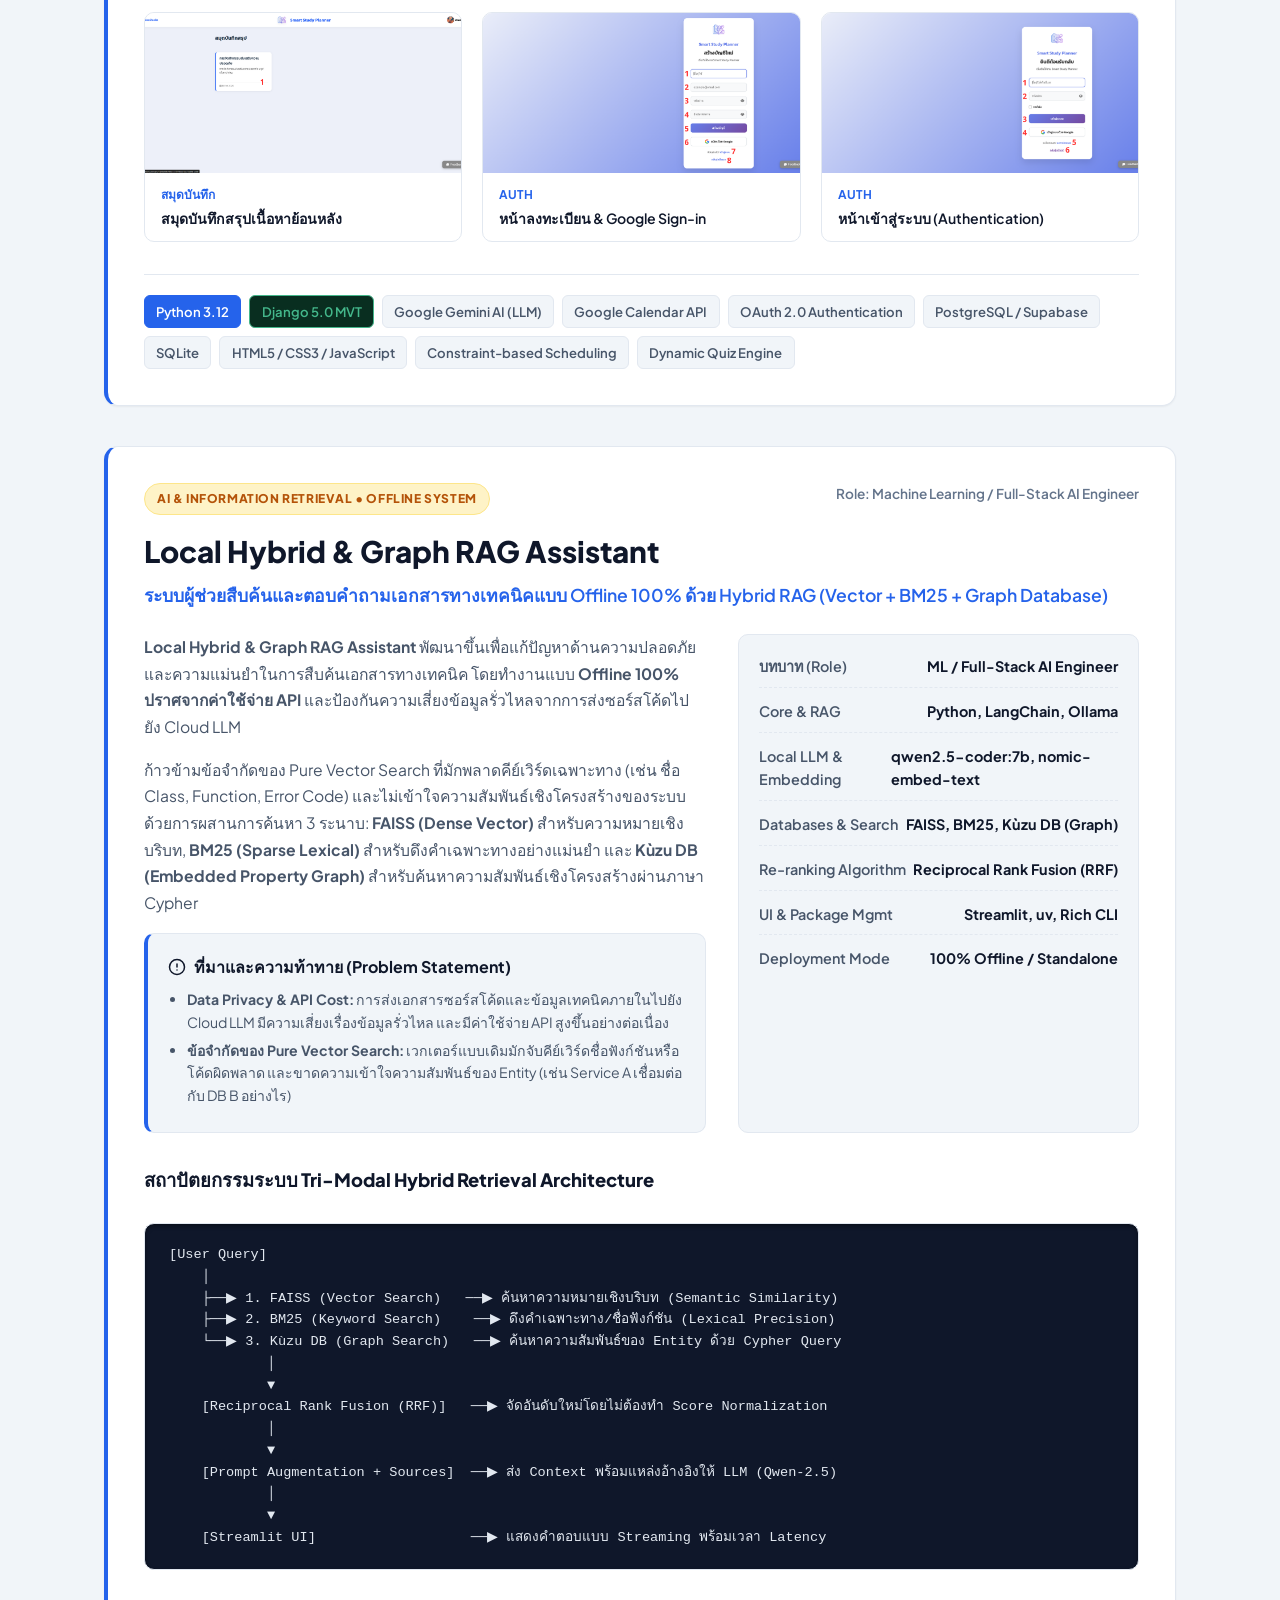
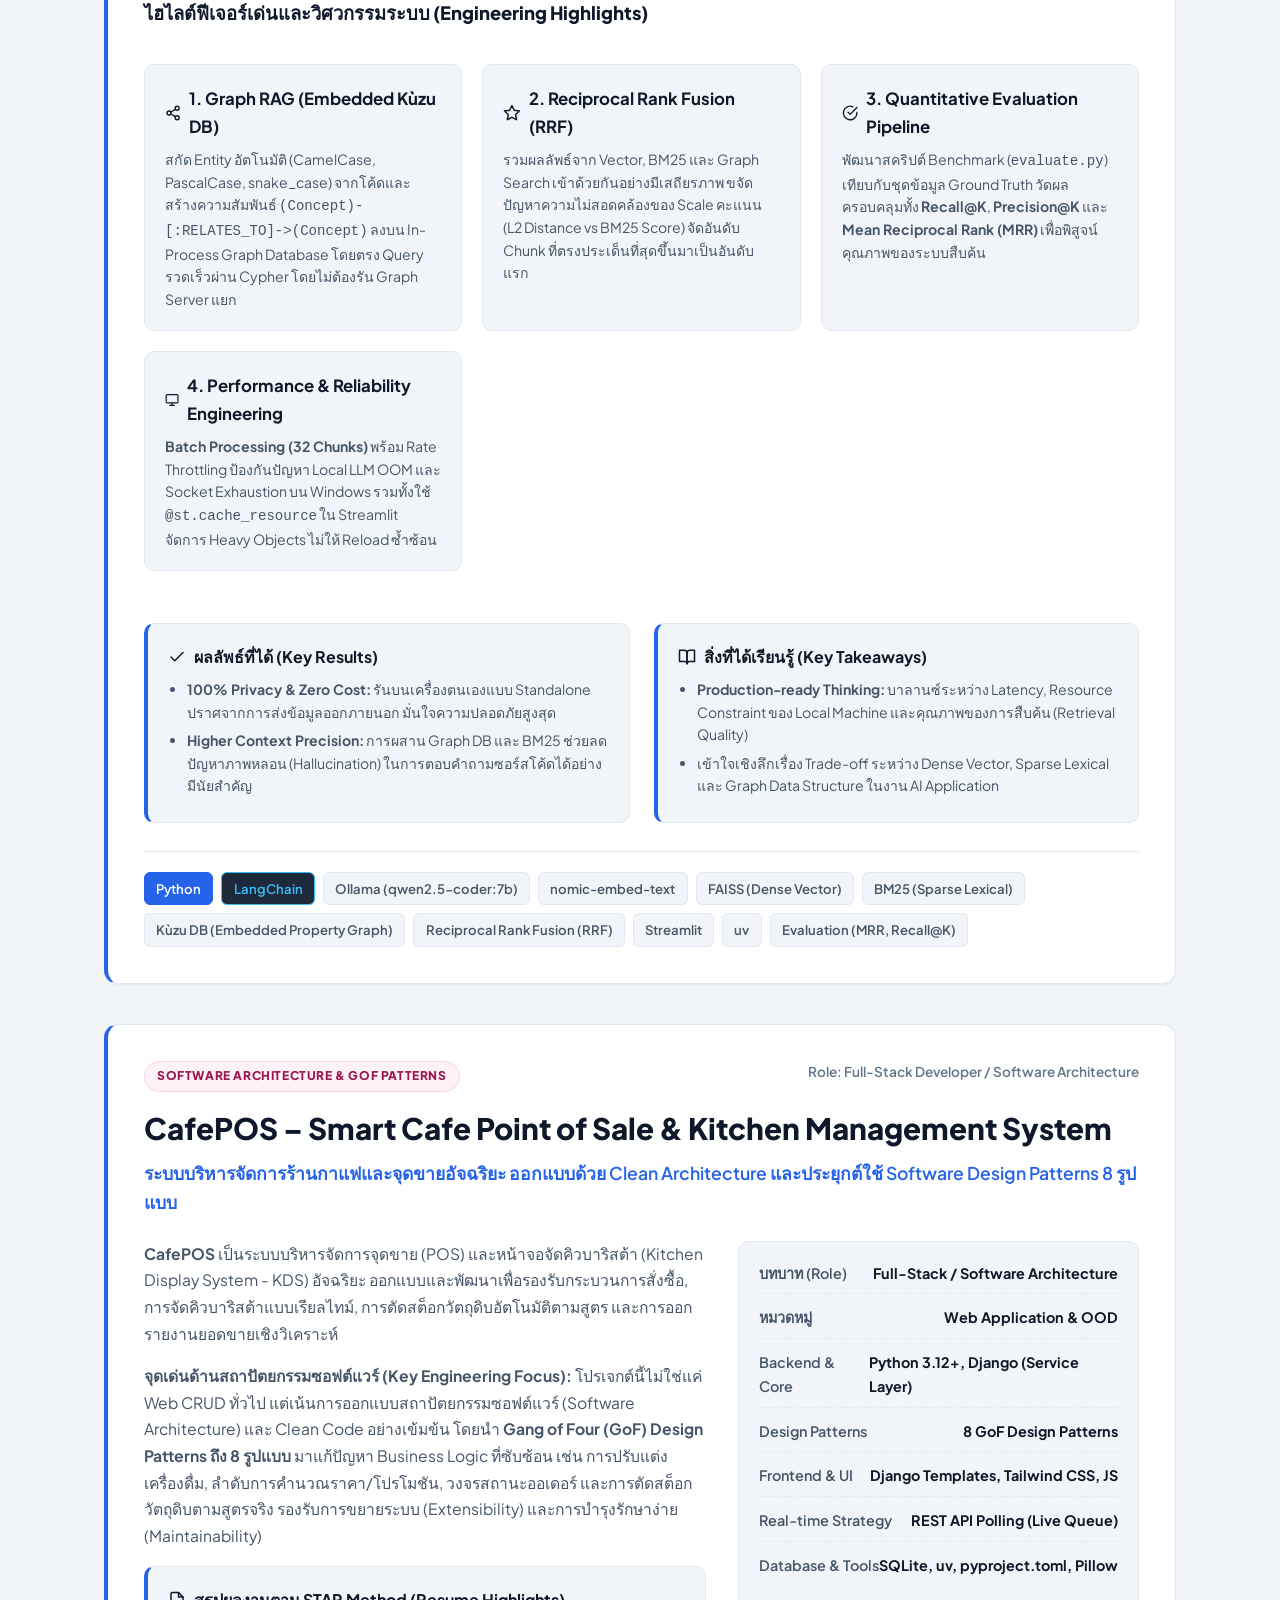
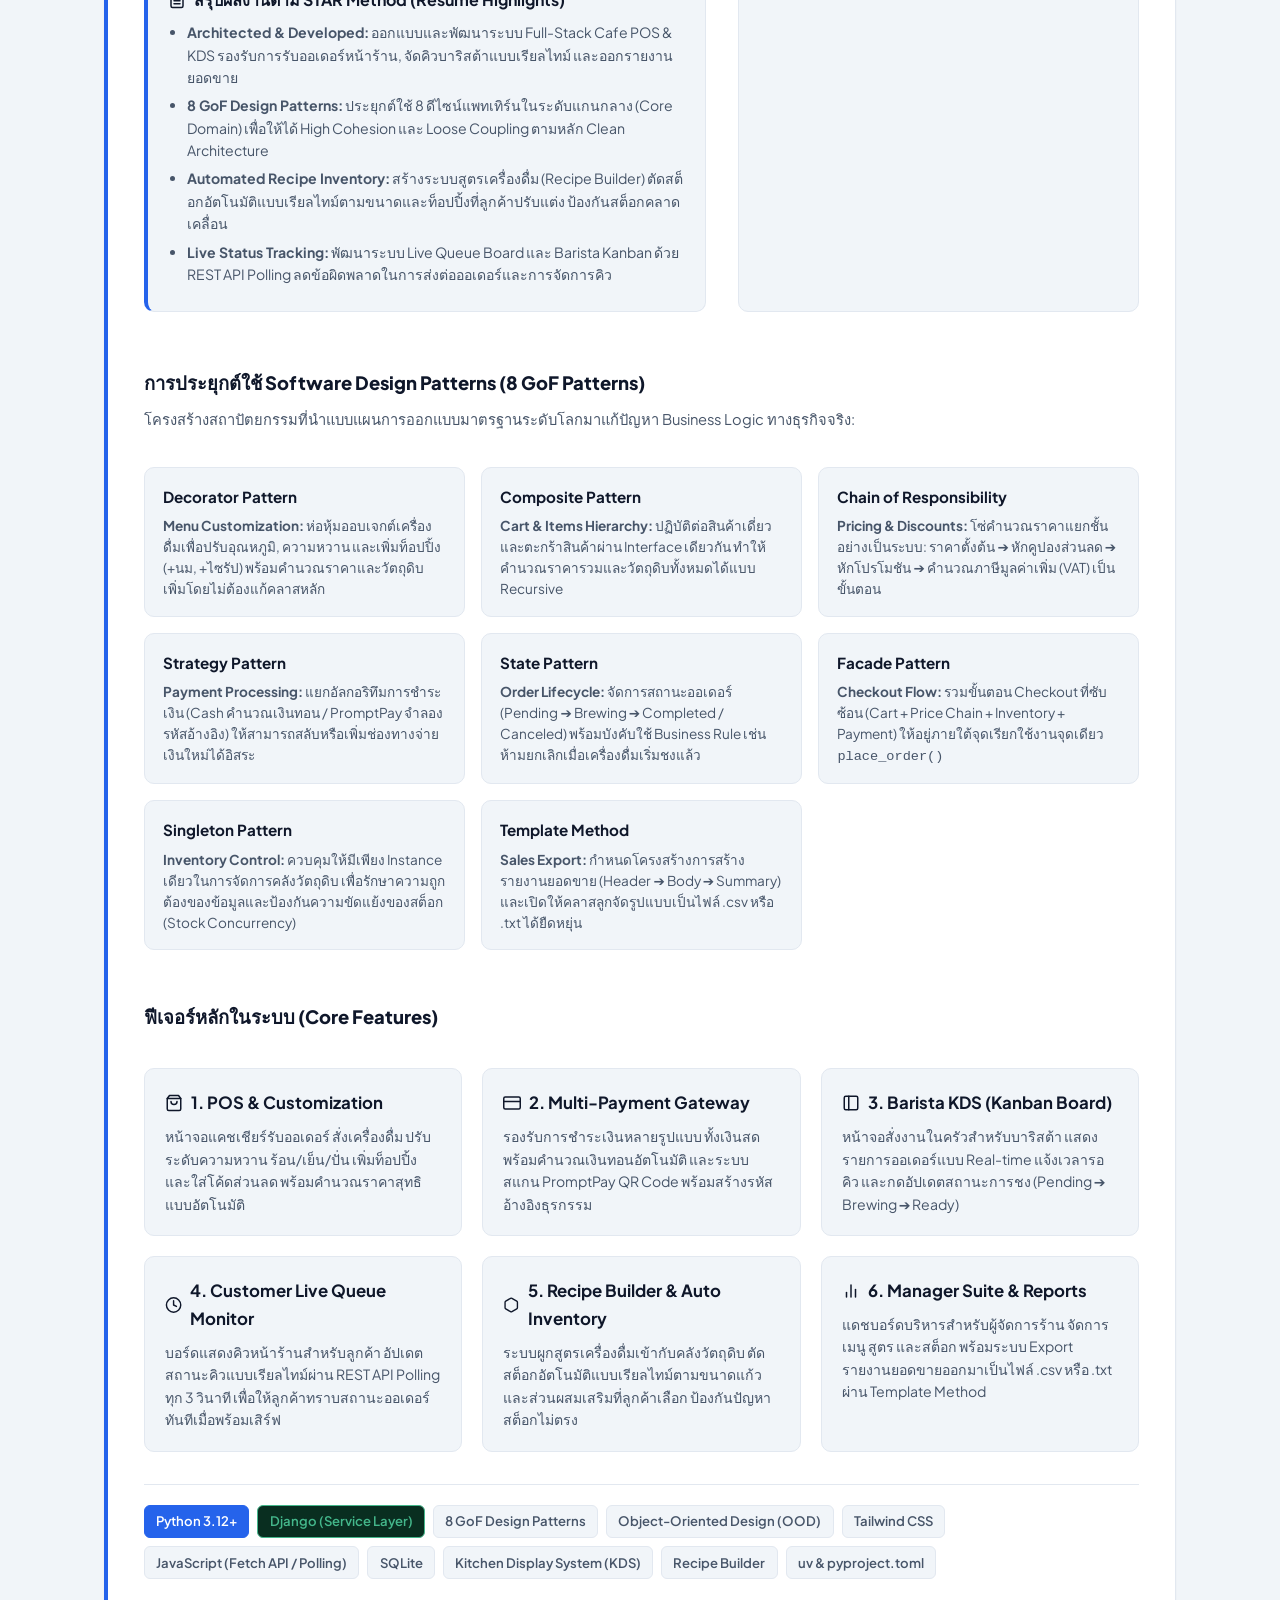
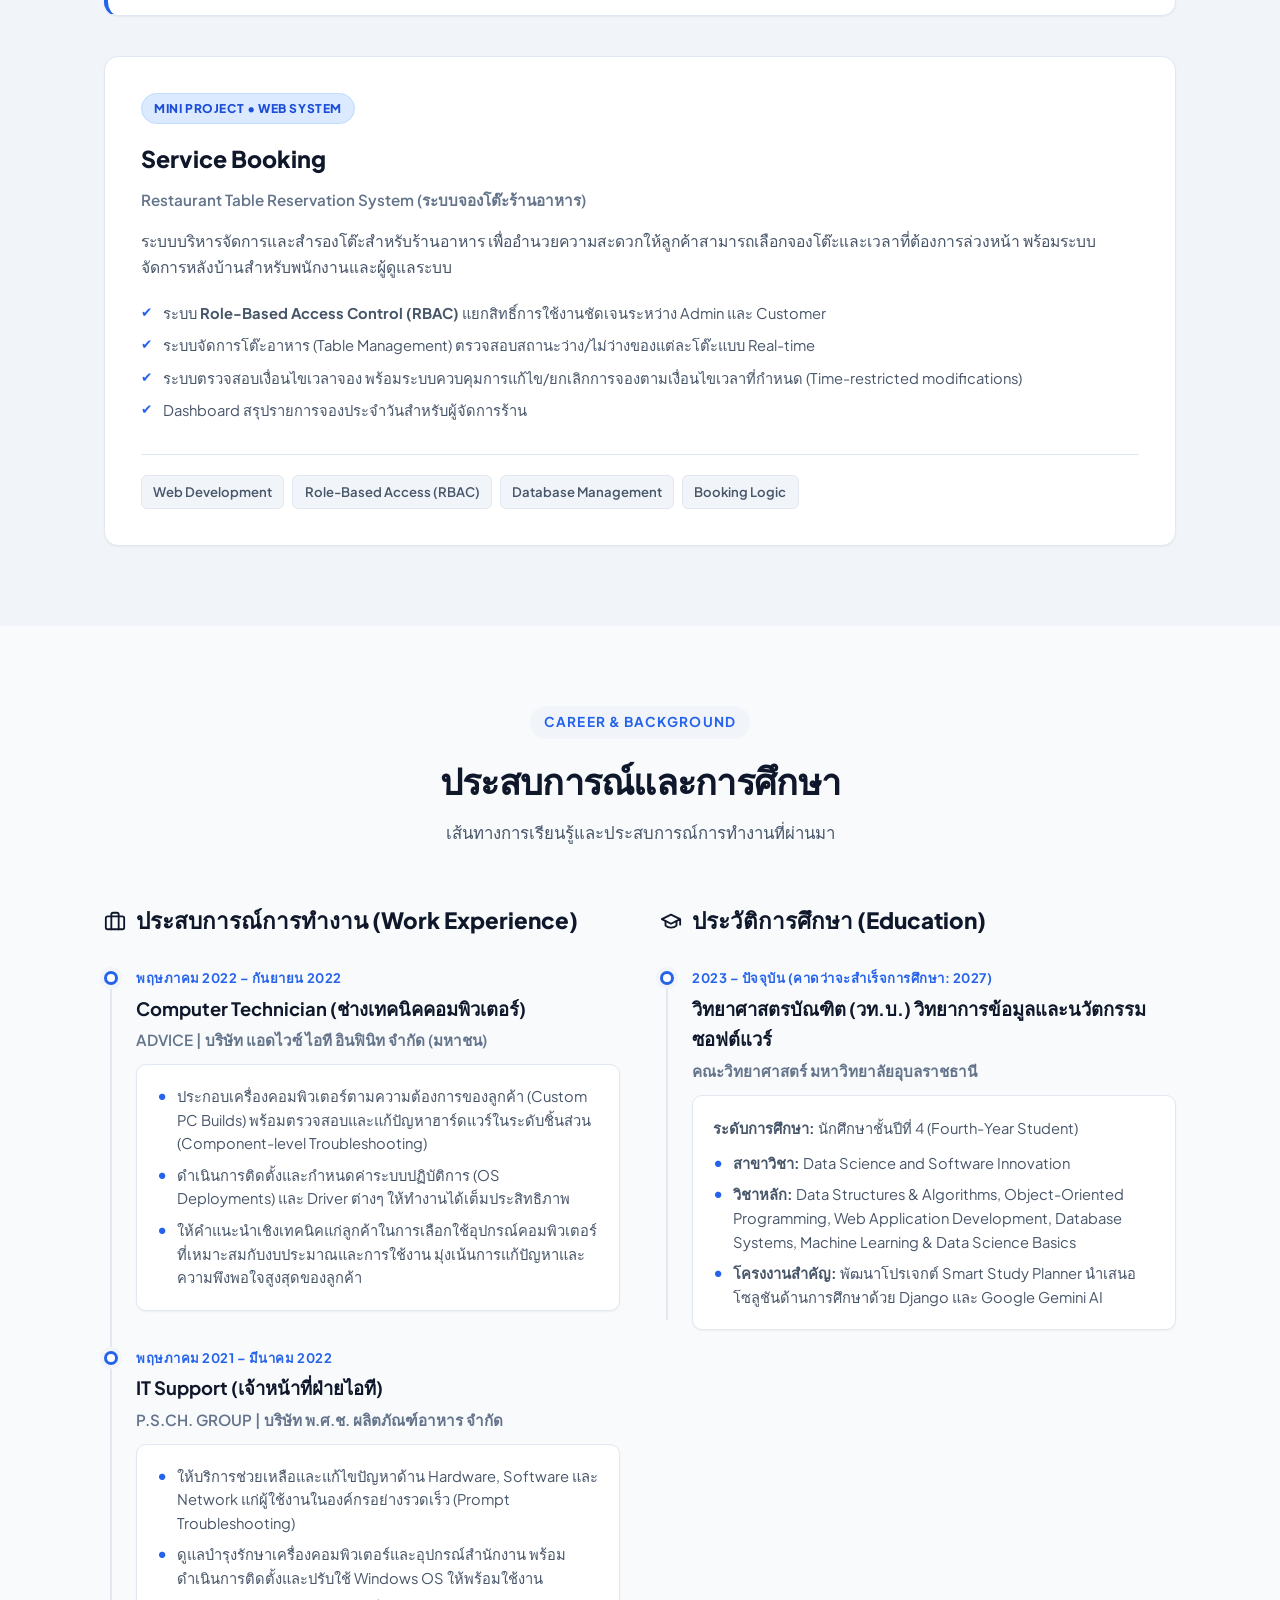
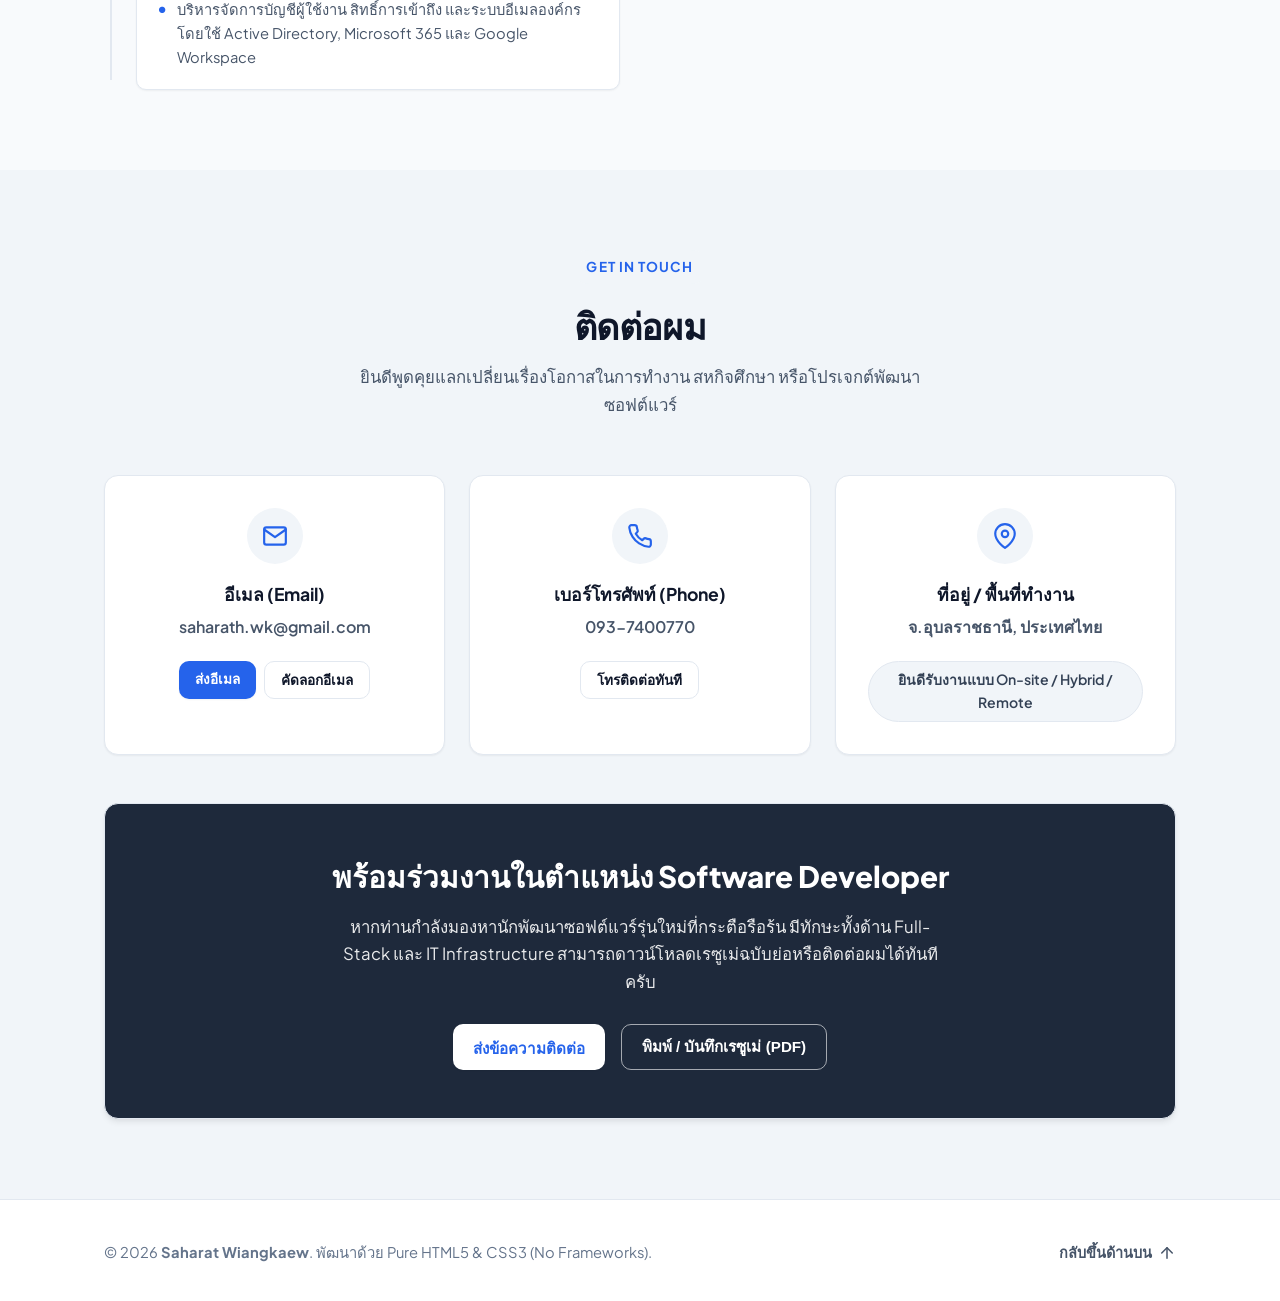
==== commit 498d4c23: "Remove all emojis from CafePOS project section for clean professional presentation" ====
--- a/index.html
+++ b/index.html
@@ -830,7 +830,7 @@
               <span style="font-size: 0.85rem; color: var(--text-light); font-weight: 600;">Role: Full-Stack Developer / Software Architecture</span>
             </div>
 
-            <h3 class="project-title" style="font-size: 1.85rem; margin-bottom: 0.35rem;">☕ CafePOS – Smart Cafe Point of Sale & Kitchen Management System</h3>
+            <h3 class="project-title" style="font-size: 1.85rem; margin-bottom: 0.35rem;">CafePOS – Smart Cafe Point of Sale & Kitchen Management System</h3>
             <div class="project-subtitle" style="font-size: 1.1rem; color: var(--primary); margin-bottom: 1.5rem;">
               ระบบบริหารจัดการร้านกาแฟและจุดขายอัจฉริยะ ออกแบบด้วย Clean Architecture และประยุกต์ใช้ Software Design Patterns 8 รูปแบบ
             </div>
@@ -842,7 +842,7 @@
                   <strong>CafePOS</strong> เป็นระบบบริหารจัดการจุดขาย (POS) และหน้าจอจัดคิวบาริสต้า (Kitchen Display System - KDS) อัจฉริยะ ออกแบบและพัฒนาเพื่อรองรับกระบวนการสั่งซื้อ, การจัดคิวบาริสต้าแบบเรียลไทม์, การตัดสต็อกวัตถุดิบอัตโนมัติตามสูตร และการออกรายงานยอดขายเชิงวิเคราะห์
                 </p>
                 <p class="project-desc" style="margin-bottom: 1rem;">
-                  <strong>📌 จุดเด่นด้านสถาปัตยกรรมซอฟต์แวร์ (Key Engineering Focus):</strong> โปรเจกต์นี้ไม่ใช่แค่ Web CRUD ทั่วไป แต่เน้นการออกแบบสถาปัตยกรรมซอฟต์แวร์ (Software Architecture) และ Clean Code อย่างเข้มข้น โดยนำ <strong>Gang of Four (GoF) Design Patterns ถึง 8 รูปแบบ</strong> มาแก้ปัญหา Business Logic ที่ซับซ้อน เช่น การปรับแต่งเครื่องดื่ม, ลำดับการคำนวณราคา/โปรโมชัน, วงจรสถานะออเดอร์ และการตัดสต็อกวัตถุดิบตามสูตรจริง รองรับการขยายระบบ (Extensibility) และการบำรุงรักษาง่าย (Maintainability)
+                  <strong>จุดเด่นด้านสถาปัตยกรรมซอฟต์แวร์ (Key Engineering Focus):</strong> โปรเจกต์นี้ไม่ใช่แค่ Web CRUD ทั่วไป แต่เน้นการออกแบบสถาปัตยกรรมซอฟต์แวร์ (Software Architecture) และ Clean Code อย่างเข้มข้น โดยนำ <strong>Gang of Four (GoF) Design Patterns ถึง 8 รูปแบบ</strong> มาแก้ปัญหา Business Logic ที่ซับซ้อน เช่น การปรับแต่งเครื่องดื่ม, ลำดับการคำนวณราคา/โปรโมชัน, วงจรสถานะออเดอร์ และการตัดสต็อกวัตถุดิบตามสูตรจริง รองรับการขยายระบบ (Extensibility) และการบำรุงรักษาง่าย (Maintainability)
                 </p>
 
                 <!-- STAR Method Resume Summary Banner -->
@@ -895,7 +895,7 @@
 
             <!-- Deep Dive: 8 Design Patterns Grid -->
             <h4 style="font-size: 1.15rem; font-weight: 800; color: var(--text-main); margin: 1.5rem 0 0.5rem;">
-              💡 การประยุกต์ใช้ Software Design Patterns (8 GoF Patterns)
+              การประยุกต์ใช้ Software Design Patterns (8 GoF Patterns)
             </h4>
             <p style="font-size: 0.92rem; color: var(--text-muted); margin-bottom: 1rem;">
               โครงสร้างสถาปัตยกรรมที่นำแบบแผนการออกแบบมาตรฐานระดับโลกมาแก้ปัญหา Business Logic ทางธุรกิจจริง:
@@ -903,49 +903,49 @@
 
             <div class="patterns-grid">
               <div class="pattern-card">
-                <h5>🎨 Decorator Pattern</h5>
+                <h5>Decorator Pattern</h5>
                 <p><strong>Menu Customization:</strong> ห่อหุ้มออบเจกต์เครื่องดื่มเพื่อปรับอุณหภูมิ, ความหวาน และเพิ่มท็อปปิ้ง (+นม, +ไซรัป) พร้อมคำนวณราคาและวัตถุดิบเพิ่มโดยไม่ต้องแก้คลาสหลัก</p>
               </div>
 
               <div class="pattern-card">
-                <h5>🌳 Composite Pattern</h5>
+                <h5>Composite Pattern</h5>
                 <p><strong>Cart & Items Hierarchy:</strong> ปฏิบัติต่อสินค้าเดี่ยวและตะกร้าสินค้าผ่าน Interface เดียวกัน ทำให้คำนวณราคารวมและวัตถุดิบทั้งหมดได้แบบ Recursive</p>
               </div>
 
               <div class="pattern-card">
-                <h5>⛓️ Chain of Responsibility</h5>
+                <h5>Chain of Responsibility</h5>
                 <p><strong>Pricing & Discounts:</strong> โซ่คำนวณราคาแยกชั้นอย่างเป็นระบบ: ราคาตั้งต้น ➔ หักคูปองส่วนลด ➔ หักโปรโมชัน ➔ คำนวณภาษีมูลค่าเพิ่ม (VAT) เป็นขั้นตอน</p>
               </div>
 
               <div class="pattern-card">
-                <h5>🎯 Strategy Pattern</h5>
+                <h5>Strategy Pattern</h5>
                 <p><strong>Payment Processing:</strong> แยกอัลกอริทึมการชำระเงิน (Cash คำนวณเงินทอน / PromptPay จำลองรหัสอ้างอิง) ให้สามารถสลับหรือเพิ่มช่องทางจ่ายเงินใหม่ได้อิสระ</p>
               </div>
 
               <div class="pattern-card">
-                <h5>🔄 State Pattern</h5>
+                <h5>State Pattern</h5>
                 <p><strong>Order Lifecycle:</strong> จัดการสถานะออเดอร์ (Pending ➔ Brewing ➔ Completed / Canceled) พร้อมบังคับใช้ Business Rule เช่น ห้ามยกเลิกเมื่อเครื่องดื่มเริ่มชงแล้ว</p>
               </div>
 
               <div class="pattern-card">
-                <h5>🏛️ Facade Pattern</h5>
+                <h5>Facade Pattern</h5>
                 <p><strong>Checkout Flow:</strong> รวมขั้นตอน Checkout ที่ซับซ้อน (Cart + Price Chain + Inventory + Payment) ให้อยู่ภายใต้จุดเรียกใช้งานจุดเดียว <code>place_order()</code></p>
               </div>
 
               <div class="pattern-card">
-                <h5>🔒 Singleton Pattern</h5>
+                <h5>Singleton Pattern</h5>
                 <p><strong>Inventory Control:</strong> ควบคุมให้มีเพียง Instance เดียวในการจัดการคลังวัตถุดิบ เพื่อรักษาความถูกต้องของข้อมูลและป้องกันความขัดแย้งของสต็อก (Stock Concurrency)</p>
               </div>
 
               <div class="pattern-card">
-                <h5>📋 Template Method</h5>
+                <h5>Template Method</h5>
                 <p><strong>Sales Export:</strong> กำหนดโครงสร้างการสร้างรายงานยอดขาย (Header ➔ Body ➔ Summary) และเปิดให้คลาสลูกจัดรูปแบบเป็นไฟล์ .csv หรือ .txt ได้ยืดหยุ่น</p>
               </div>
             </div>
 
             <!-- Core Features Grid -->
             <h4 style="font-size: 1.15rem; font-weight: 800; color: var(--text-main); margin: 1.5rem 0 0.75rem;">
-              🚀 ฟีเจอร์หลักในระบบ (Core Features)
+              ฟีเจอร์หลักในระบบ (Core Features)
             </h4>
 
             <div class="system-modules-grid">
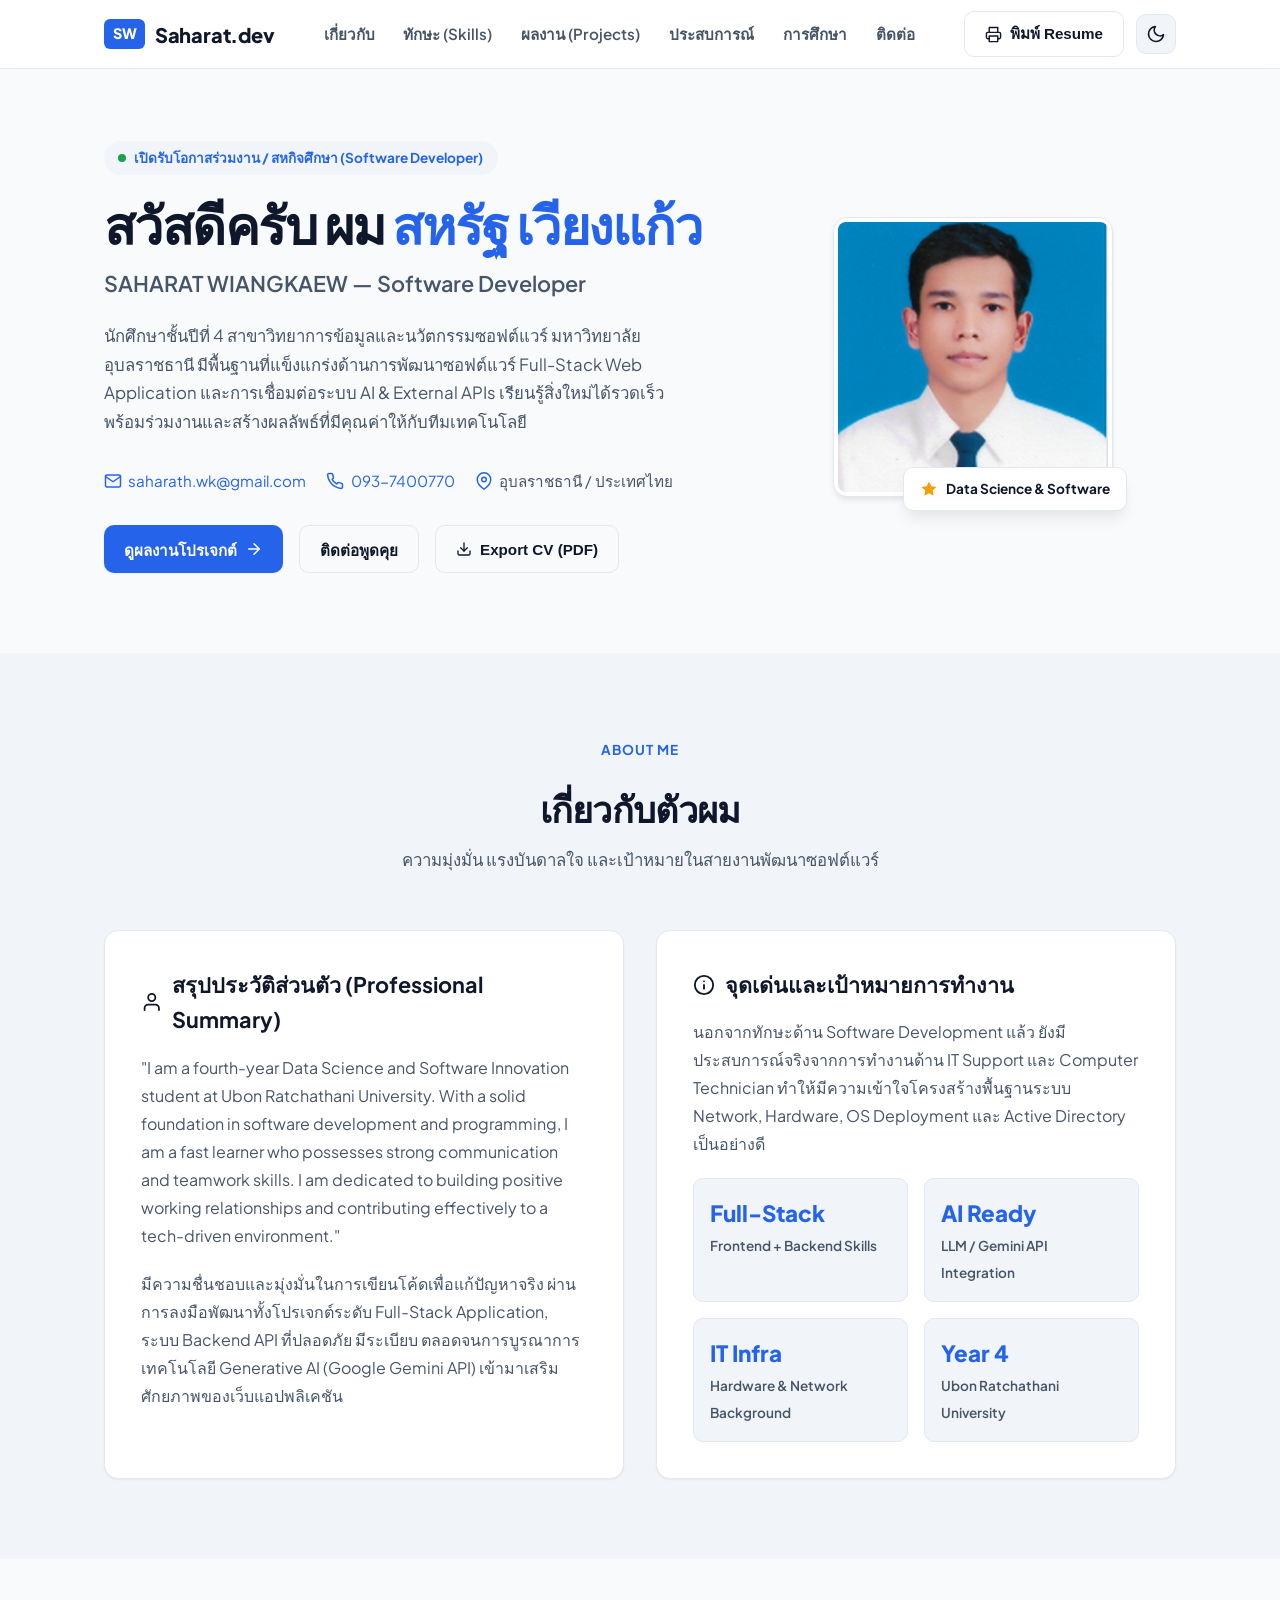
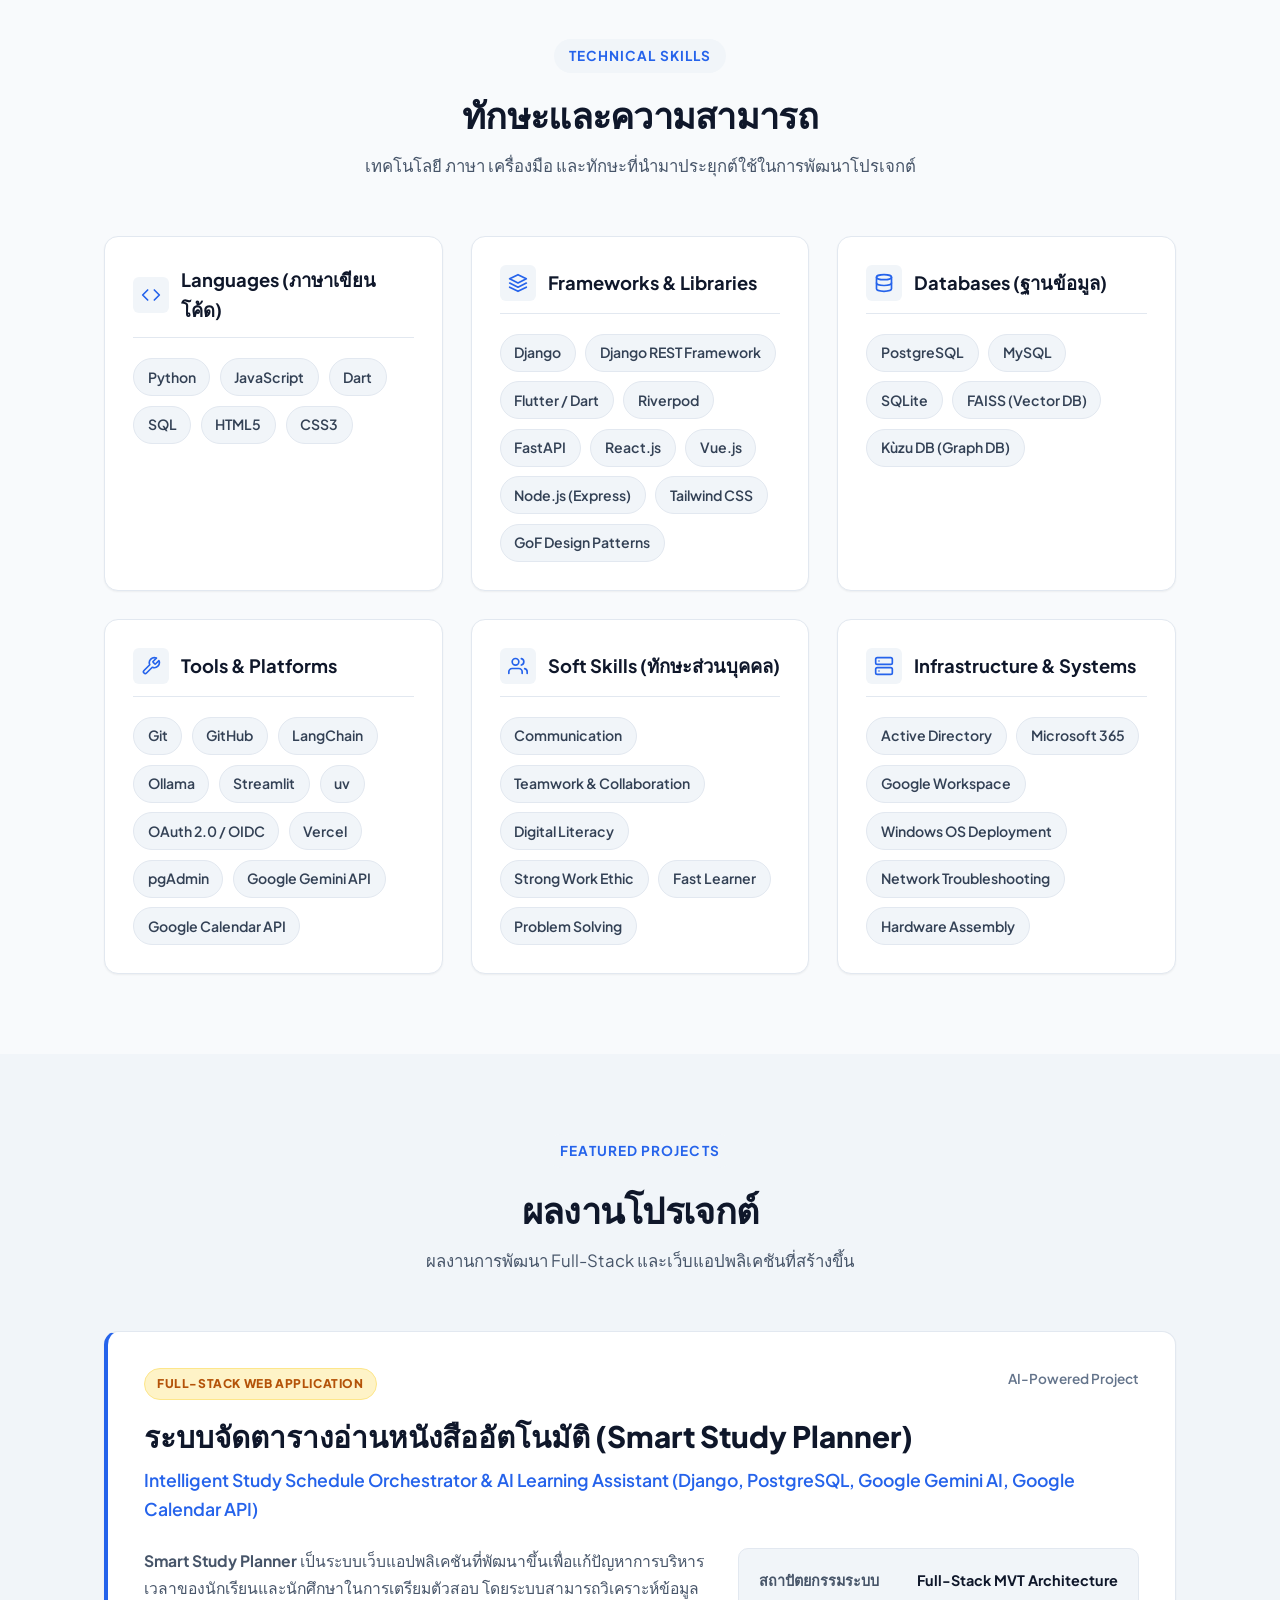
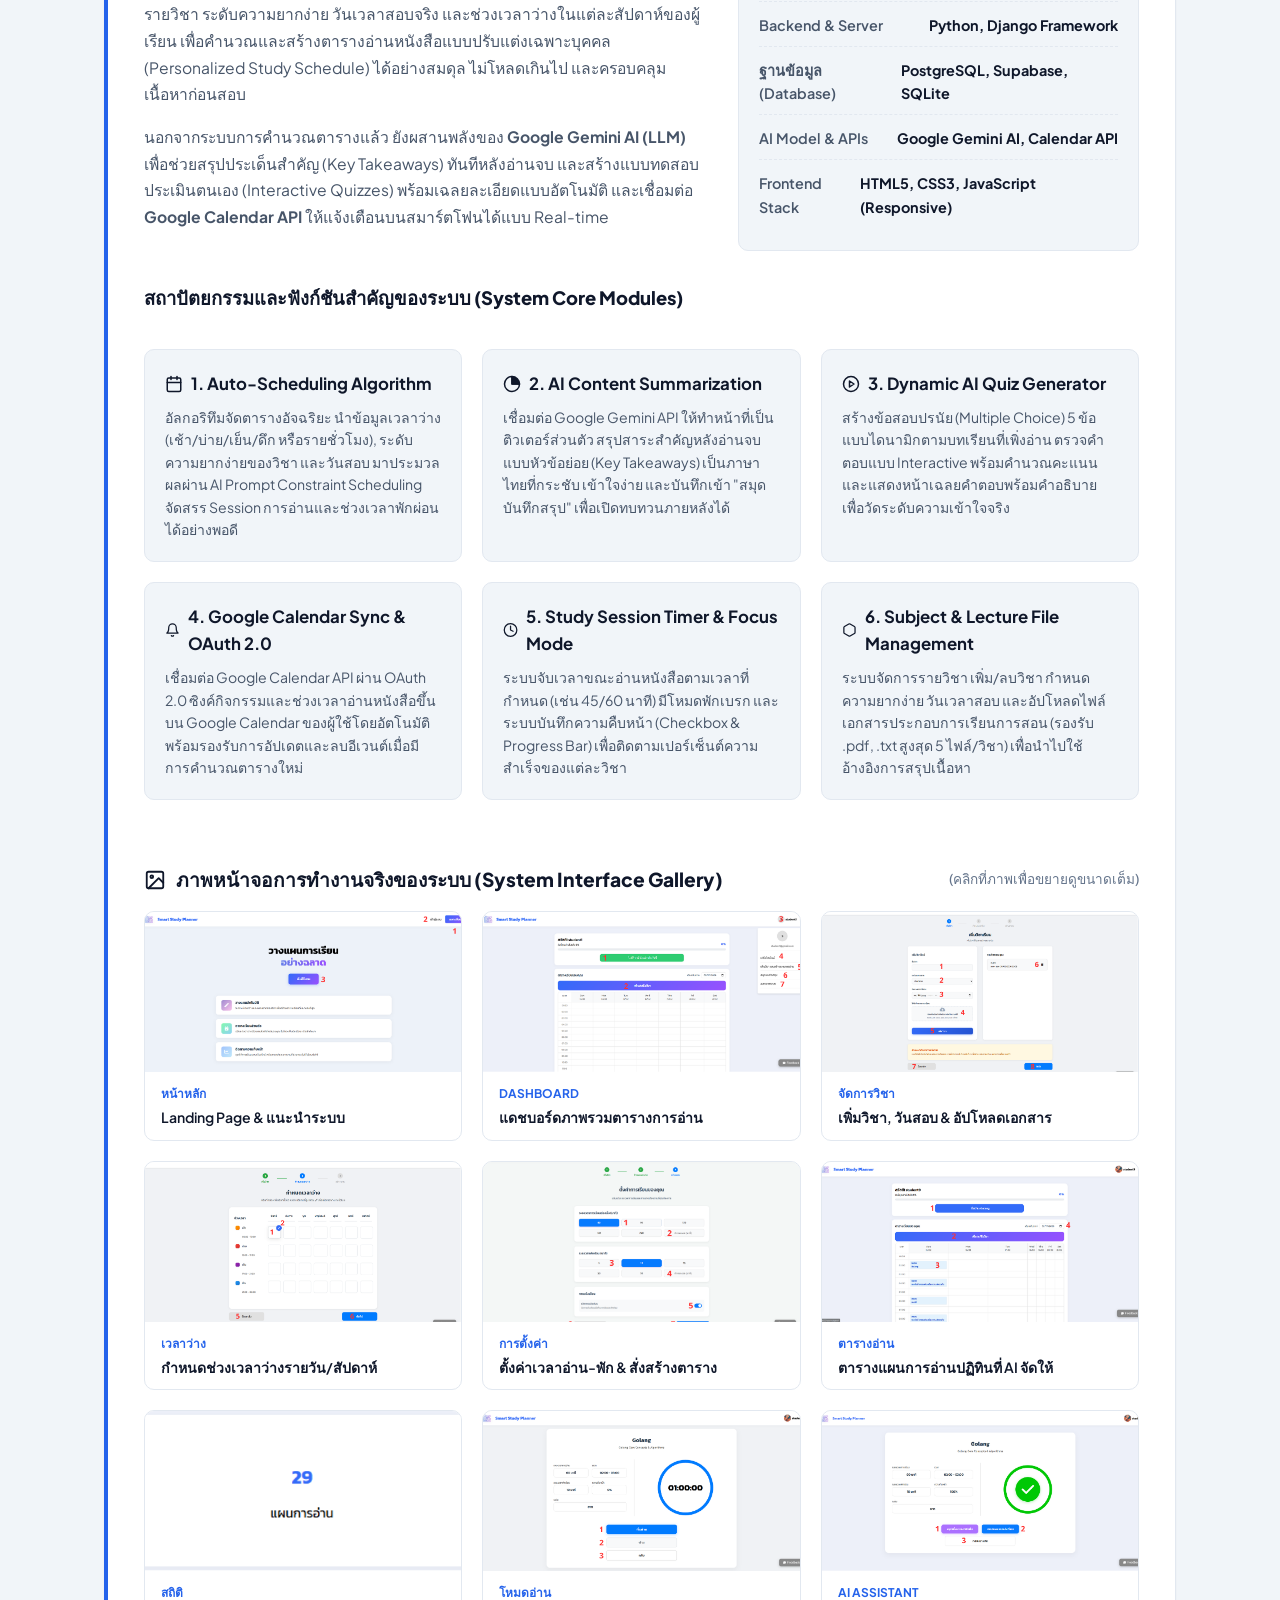
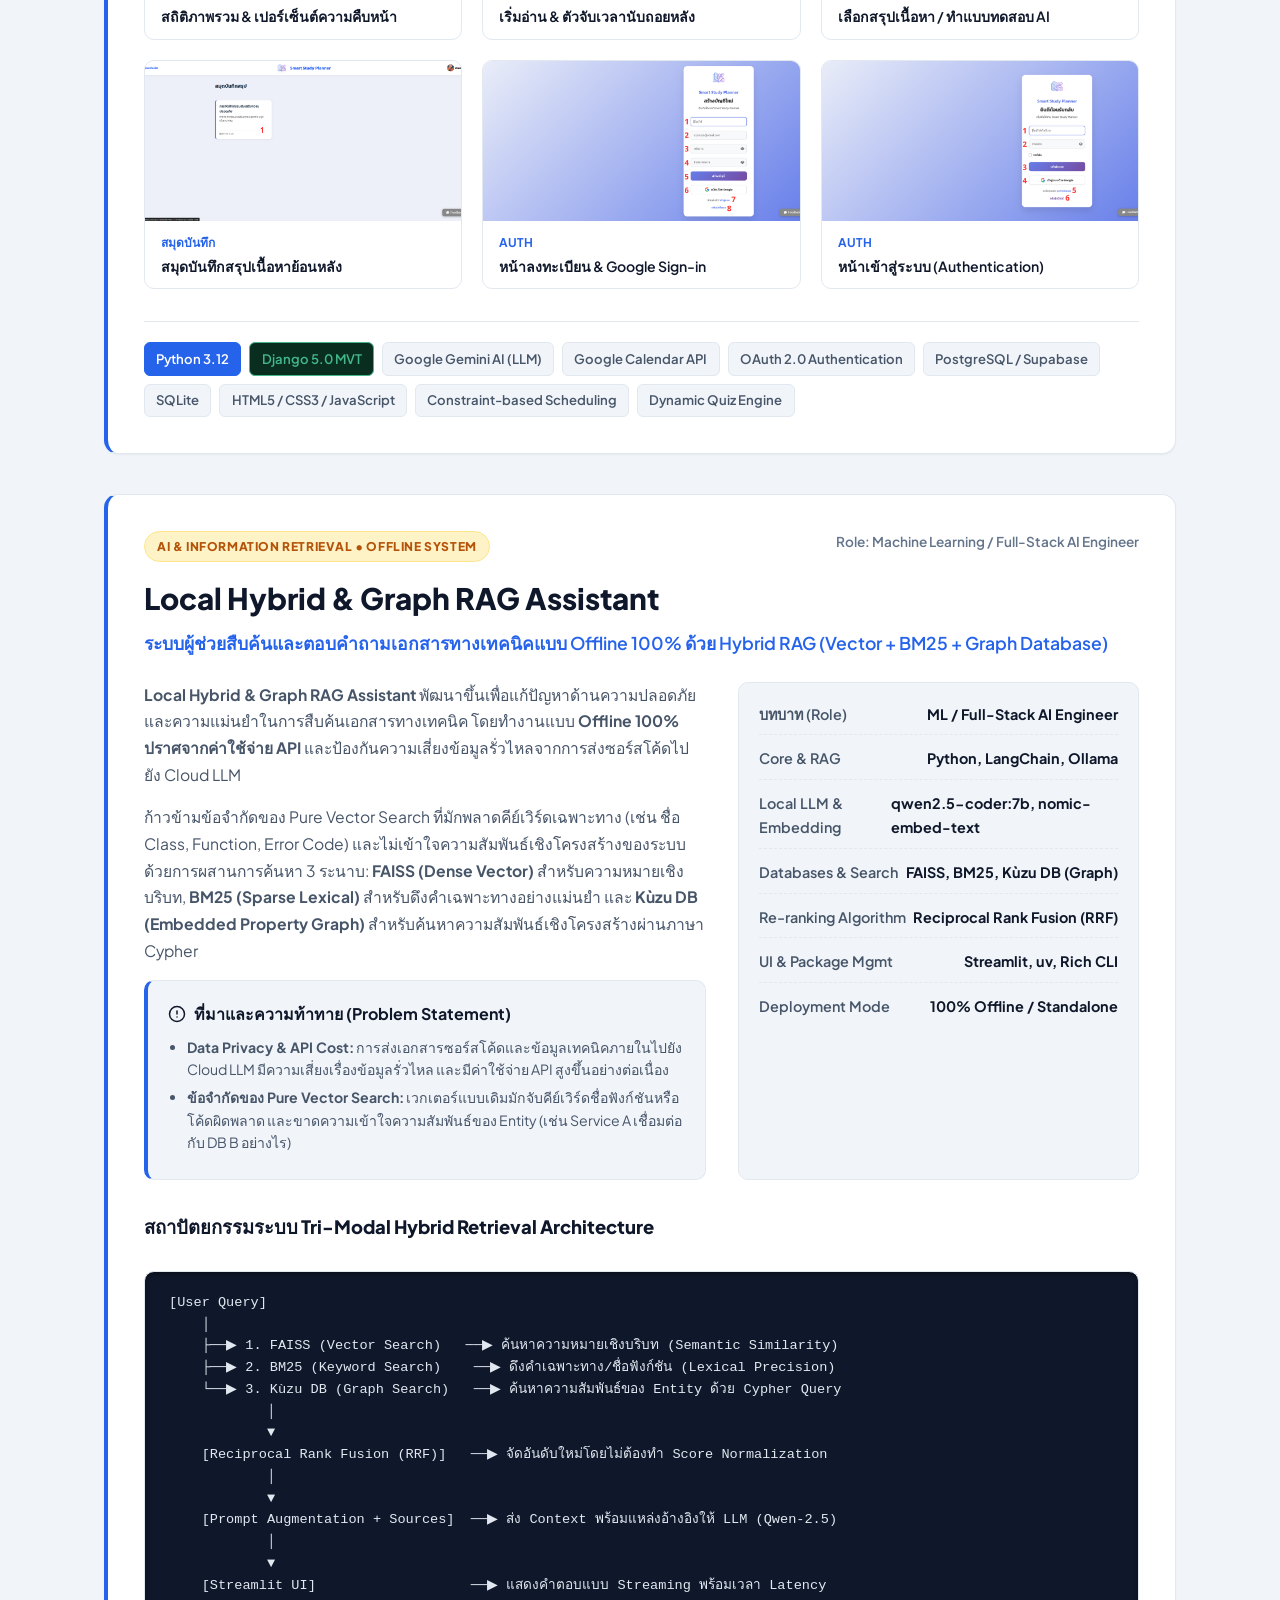
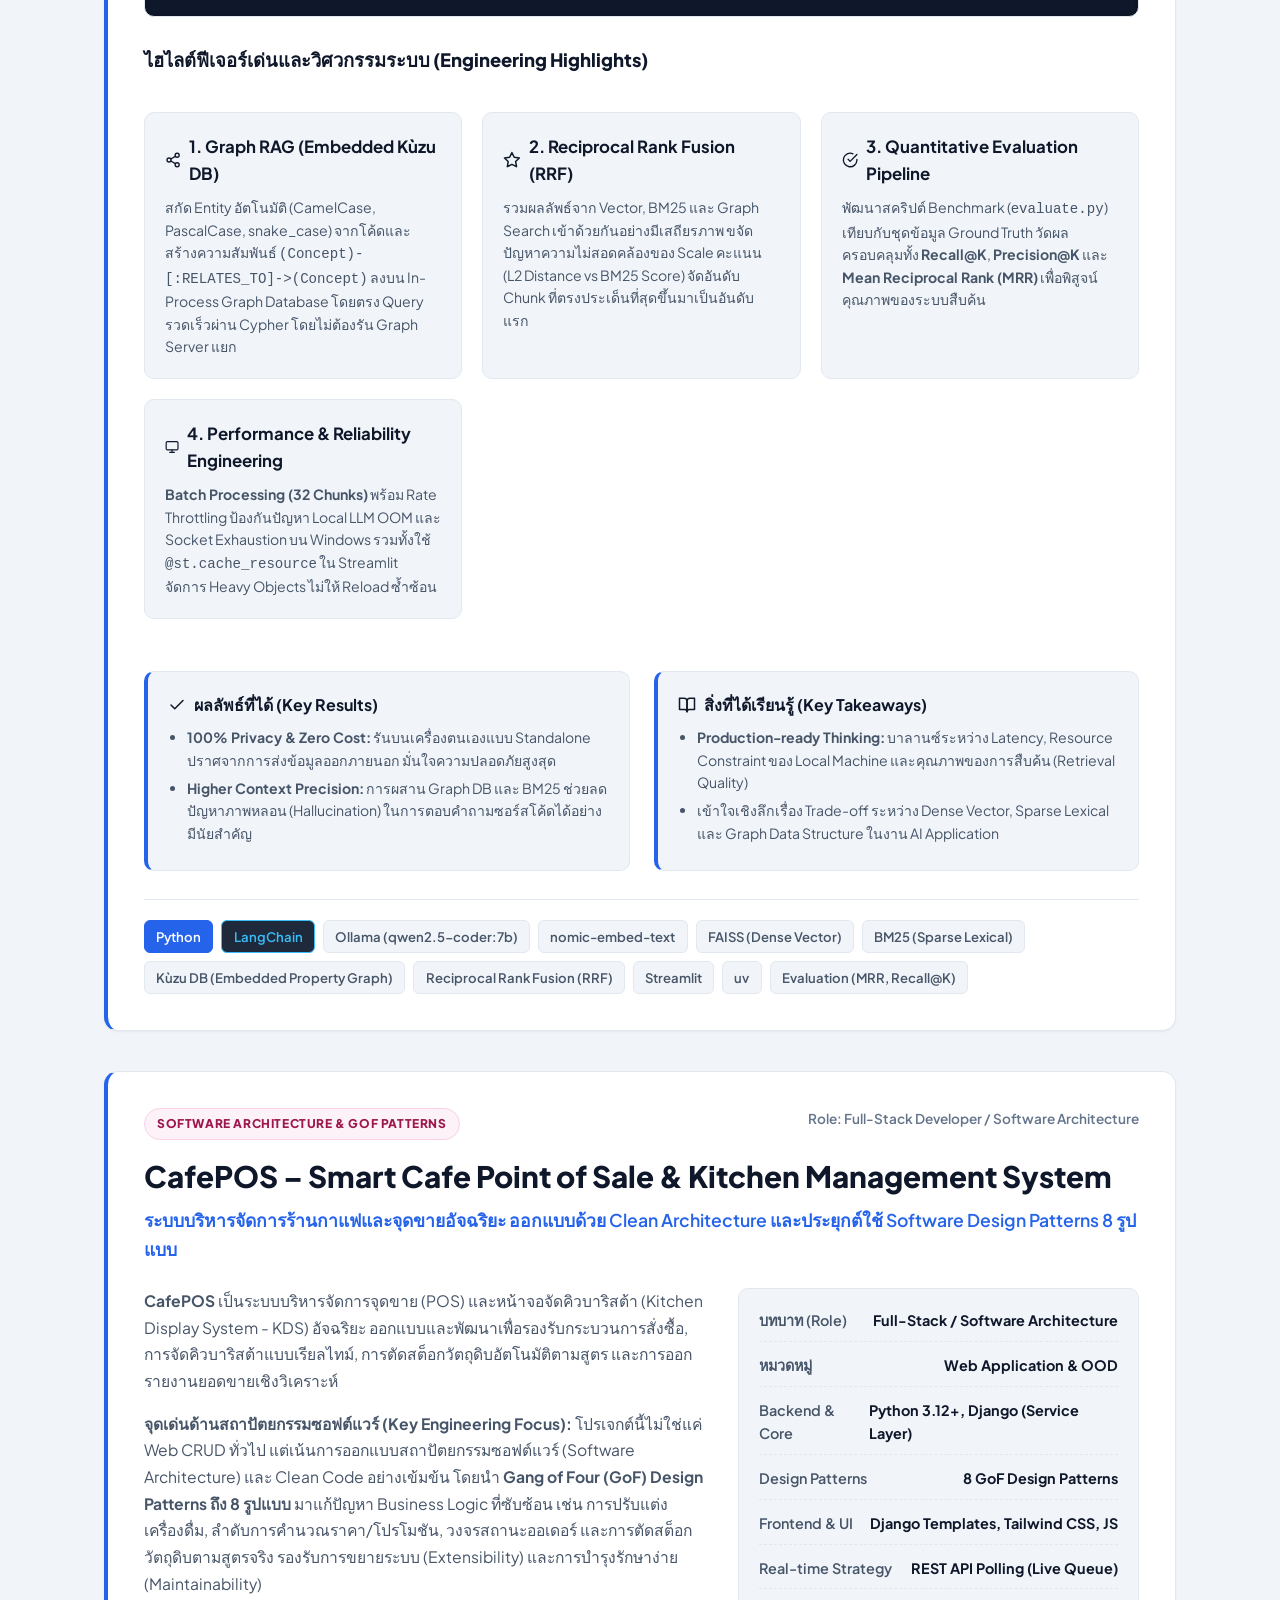
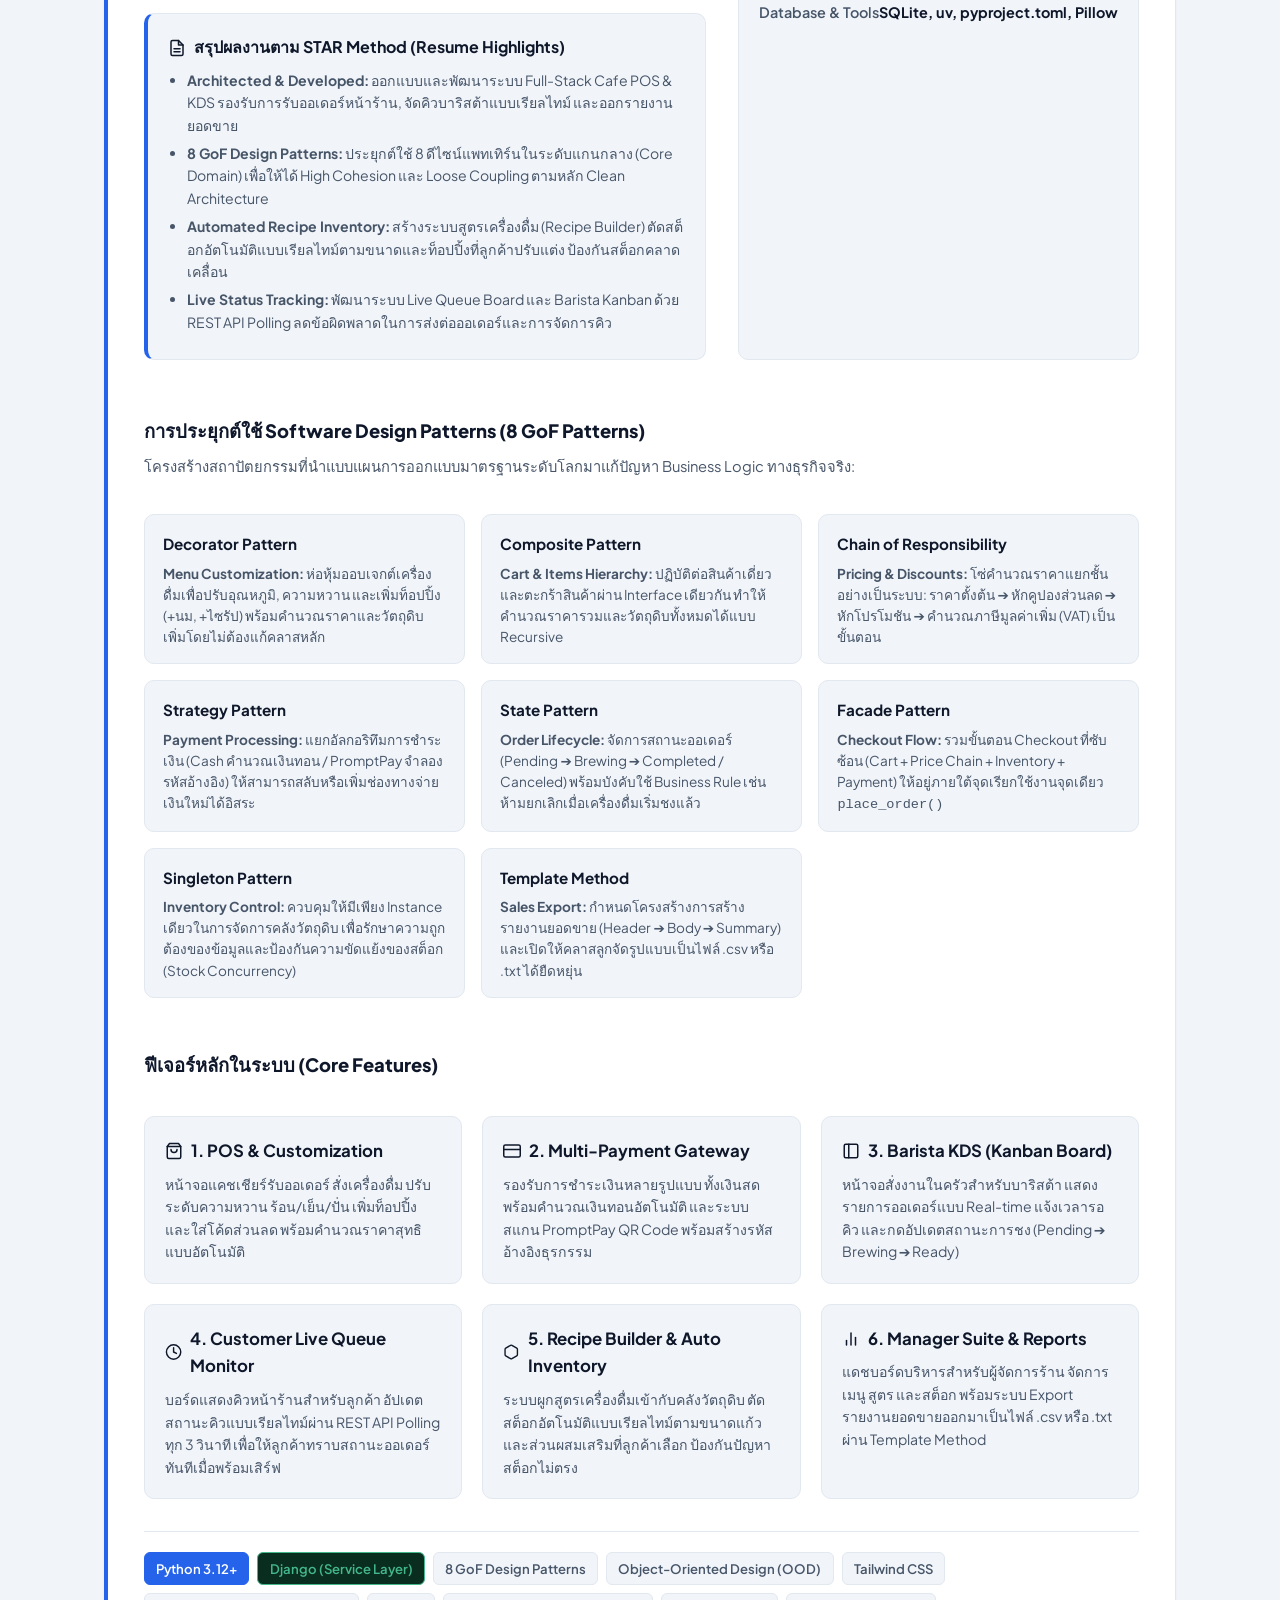
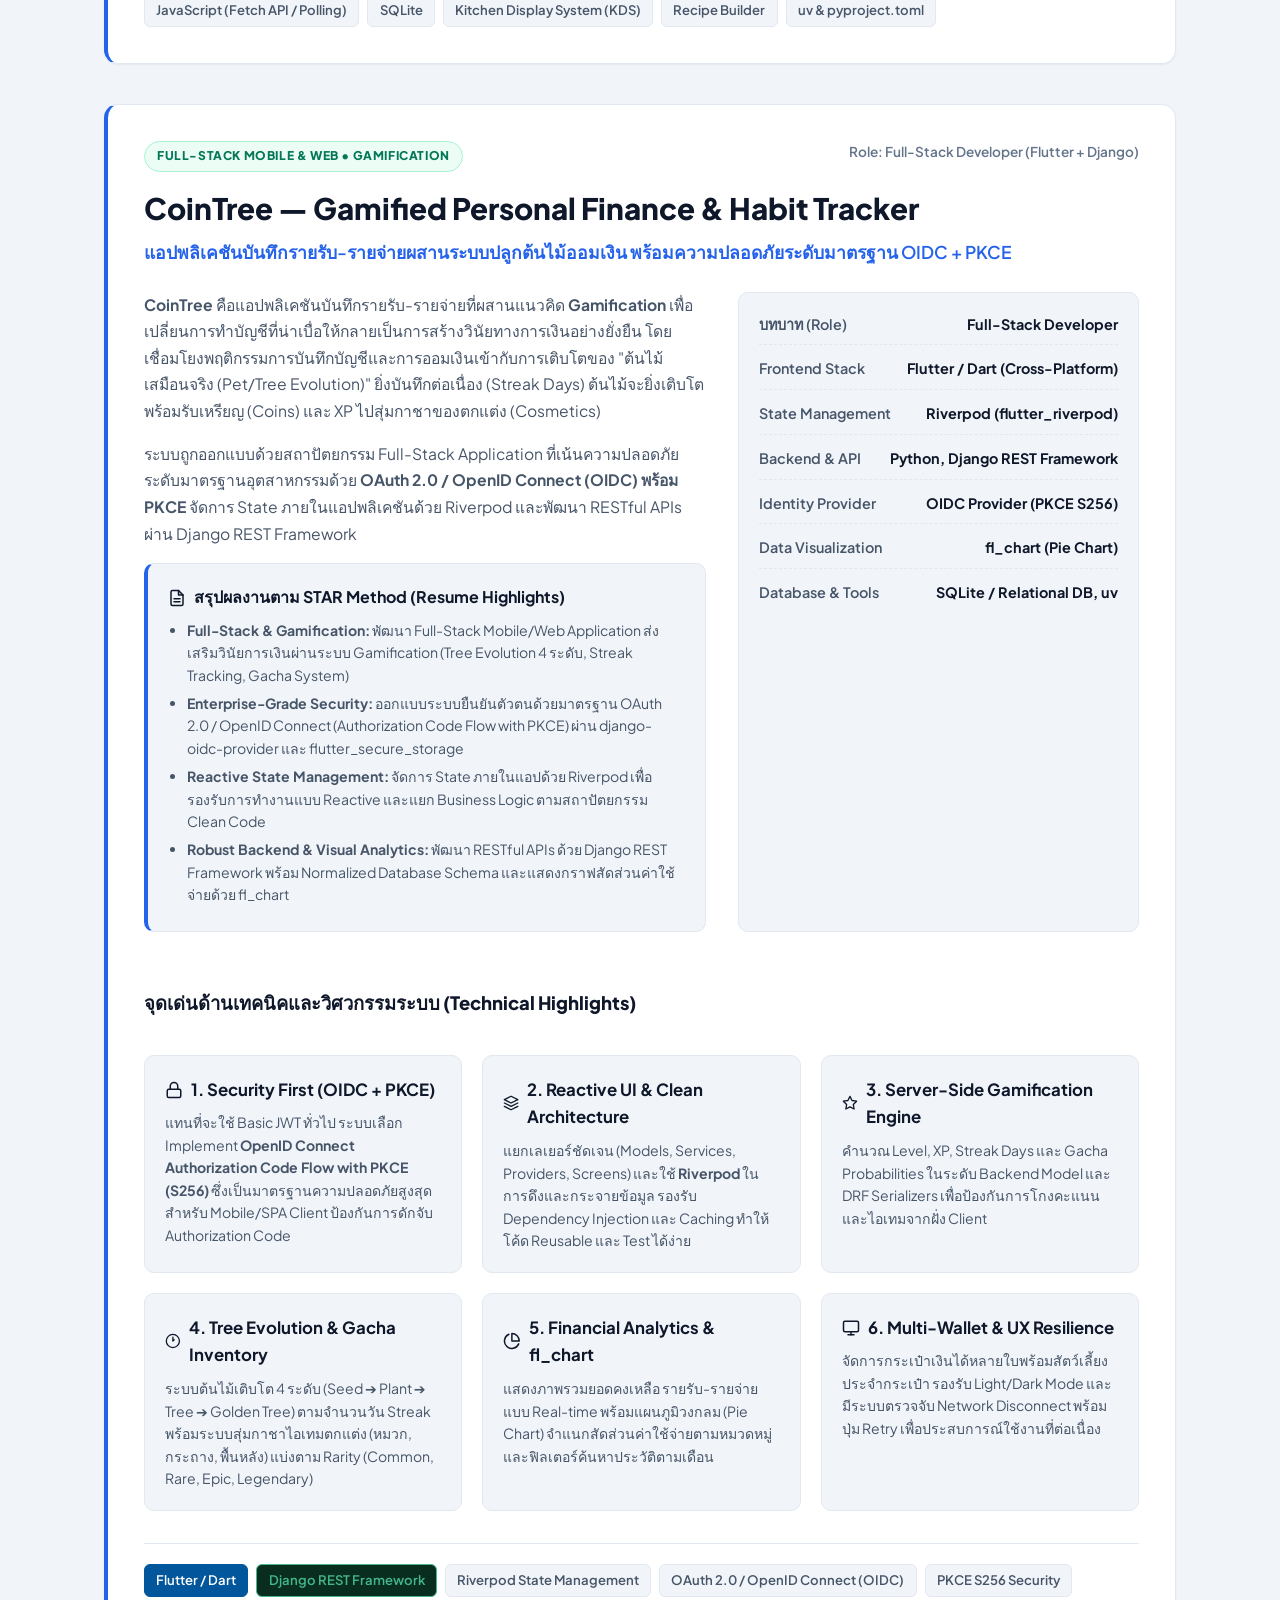
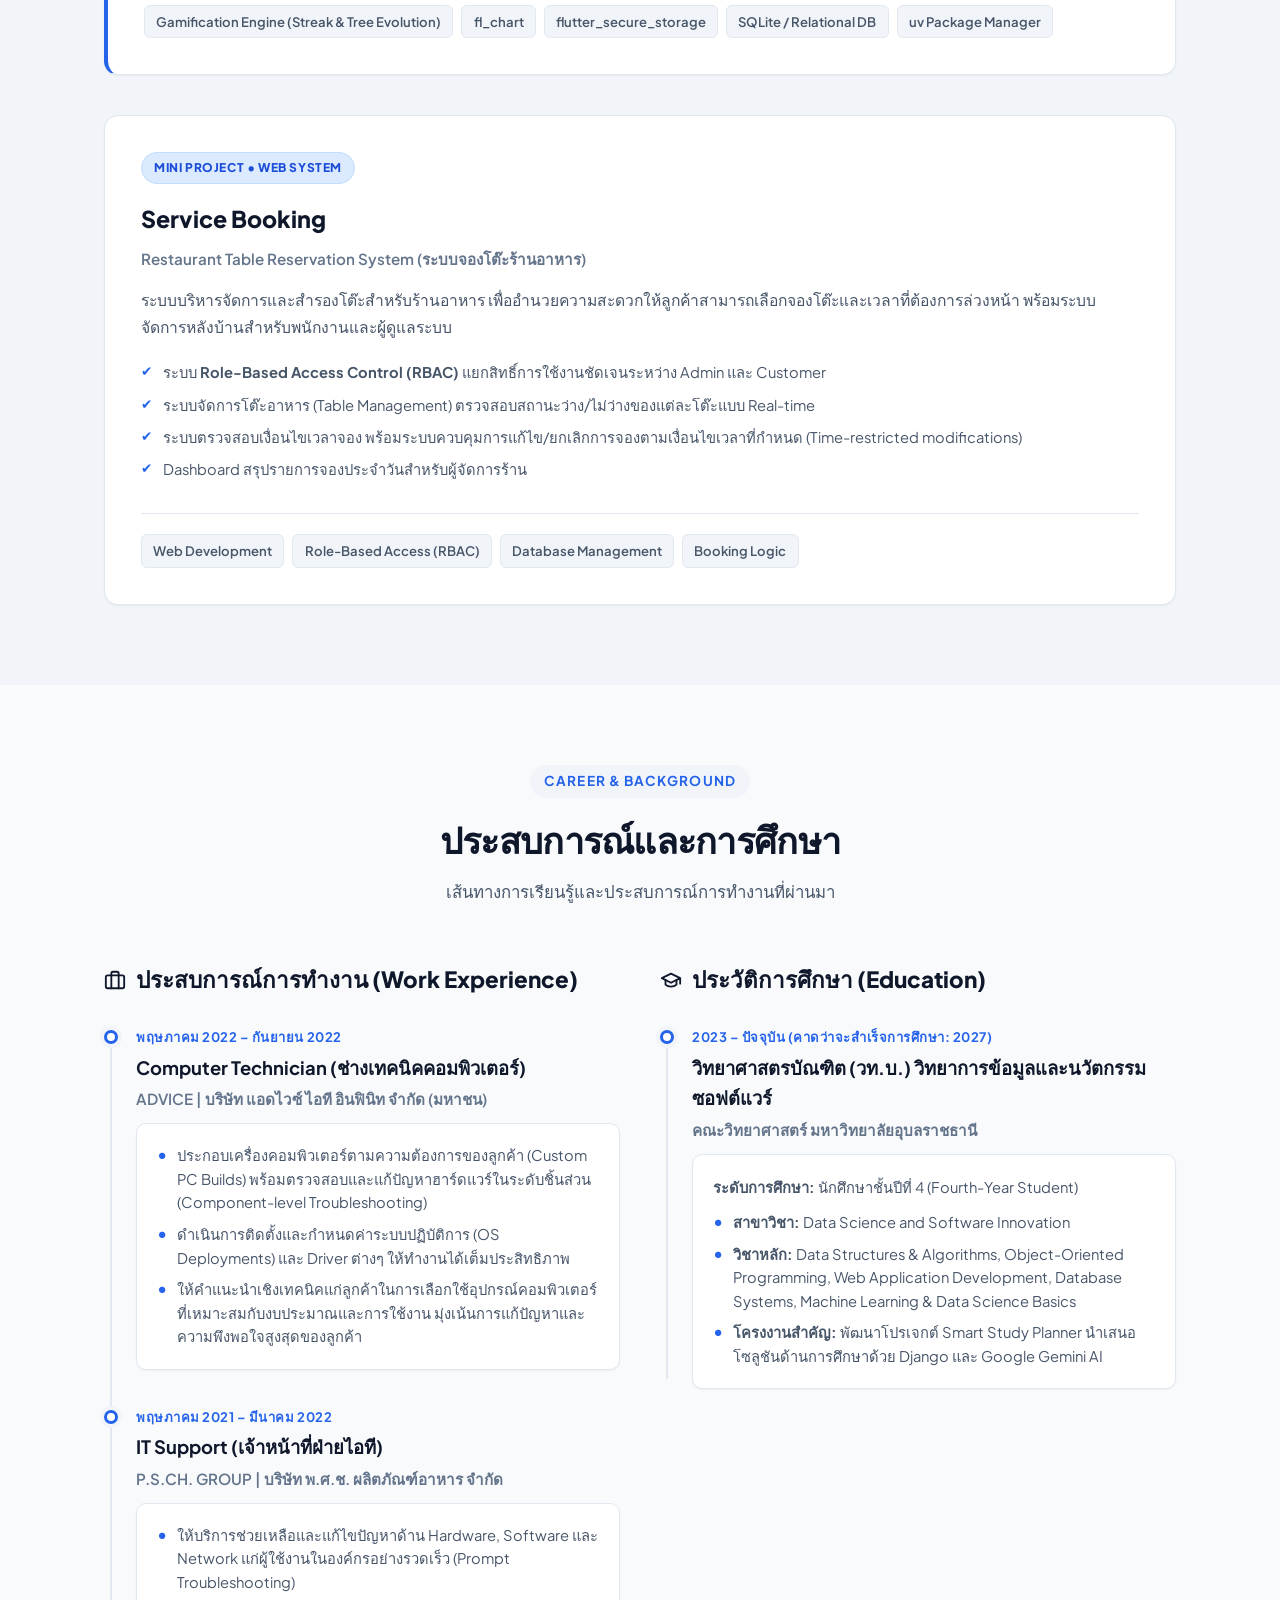
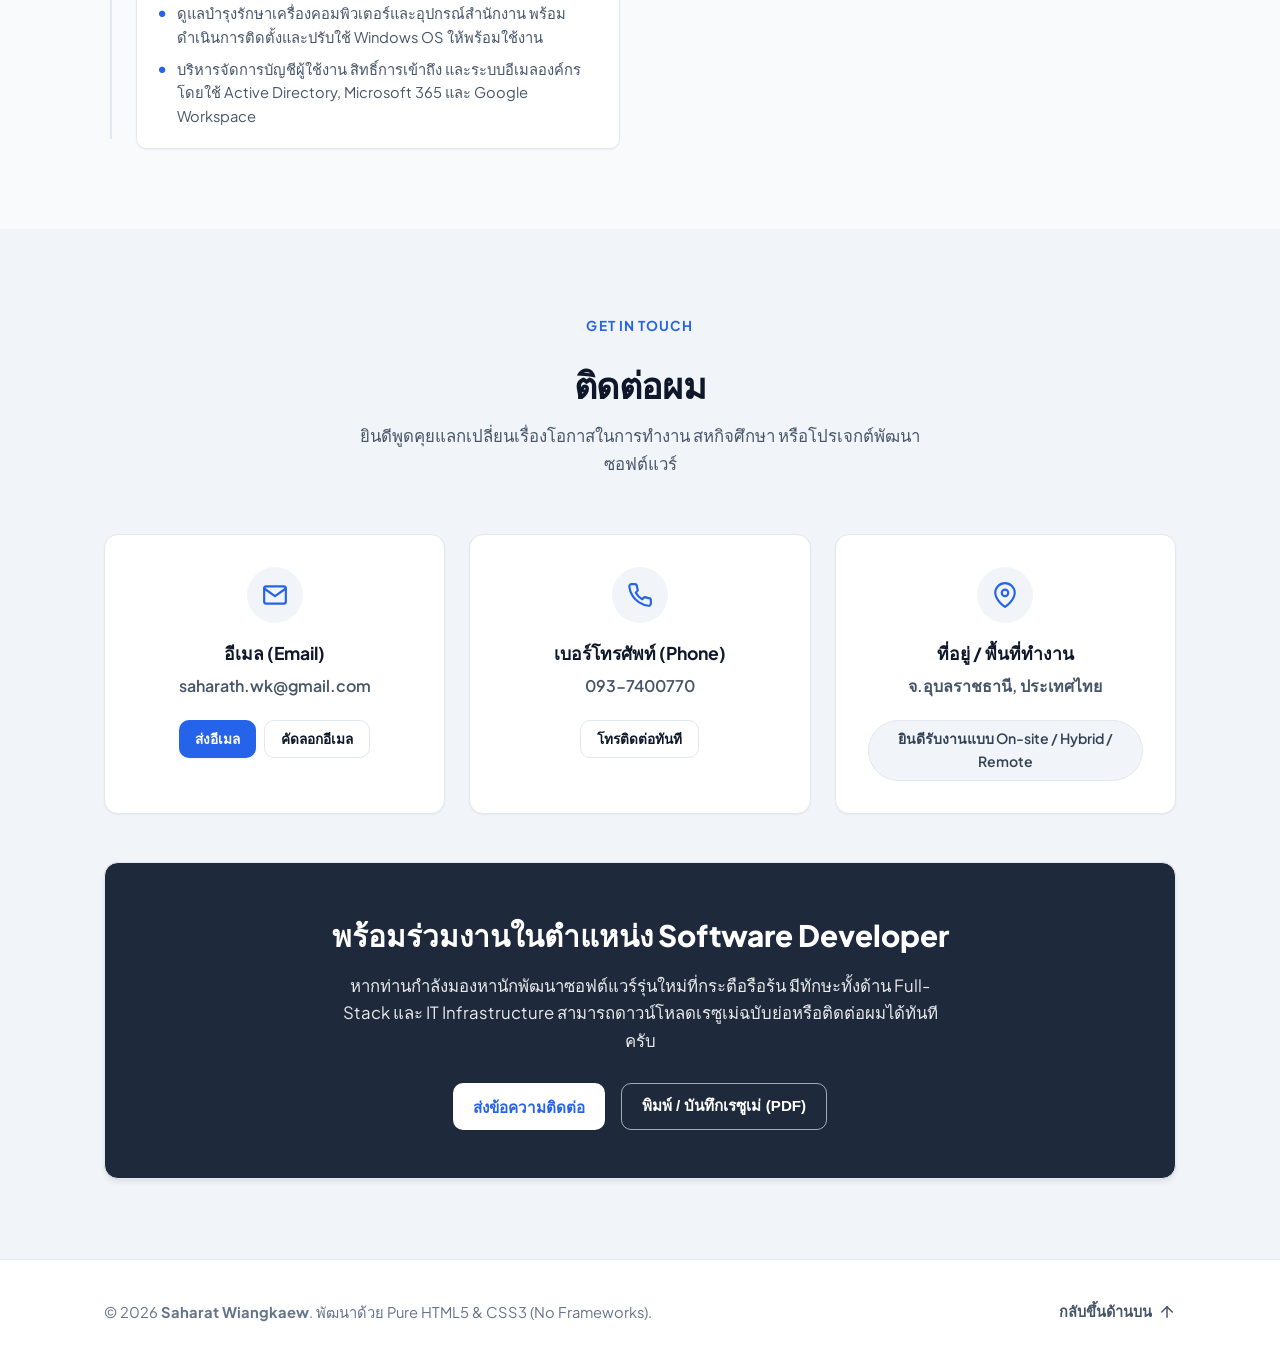
==== commit 78a406a9: "Add CoinTree personal finance & habit tracker project with Flutter, Riverpod, OIDC PKCE and Gamifica" ====
--- a/index.html
+++ b/index.html
@@ -257,11 +257,13 @@
             </div>
             <div class="skill-tags">
               <span class="skill-tag">Django</span>
+              <span class="skill-tag">Django REST Framework</span>
+              <span class="skill-tag">Flutter / Dart</span>
+              <span class="skill-tag">Riverpod</span>
               <span class="skill-tag">FastAPI</span>
               <span class="skill-tag">React.js</span>
               <span class="skill-tag">Vue.js</span>
               <span class="skill-tag">Node.js (Express)</span>
-              <span class="skill-tag">Flutter</span>
               <span class="skill-tag">Tailwind CSS</span>
               <span class="skill-tag">GoF Design Patterns</span>
             </div>
@@ -305,6 +307,7 @@
               <span class="skill-tag">Ollama</span>
               <span class="skill-tag">Streamlit</span>
               <span class="skill-tag">uv</span>
+              <span class="skill-tag">OAuth 2.0 / OIDC</span>
               <span class="skill-tag">Vercel</span>
               <span class="skill-tag">pgAdmin</span>
               <span class="skill-tag">Google Gemini API</span>
@@ -1025,7 +1028,159 @@
             </div>
           </div>
 
-          <!-- Project 4: Service Booking (Restaurant Table Reservation System) -->
+          <!-- Project 4: CoinTree — Gamified Personal Finance & Habit Tracker -->
+          <div class="project-card featured-showcase">
+            <div style="display: flex; justify-content: space-between; align-items: flex-start; flex-wrap: wrap; gap: 0.5rem; margin-bottom: 0.75rem;">
+              <span class="project-badge-top badge-mobile" style="margin-bottom: 0;">Full-Stack Mobile & Web • Gamification</span>
+              <span style="font-size: 0.85rem; color: var(--text-light); font-weight: 600;">Role: Full-Stack Developer (Flutter + Django)</span>
+            </div>
+
+            <h3 class="project-title" style="font-size: 1.85rem; margin-bottom: 0.35rem;">CoinTree — Gamified Personal Finance & Habit Tracker</h3>
+            <div class="project-subtitle" style="font-size: 1.1rem; color: var(--primary); margin-bottom: 1.5rem;">
+              แอปพลิเคชันบันทึกรายรับ-รายจ่ายผสานระบบปลูกต้นไม้ออมเงิน พร้อมความปลอดภัยระดับมาตรฐาน OIDC + PKCE
+            </div>
+
+            <!-- Overview Grid: Description + Metadata Box -->
+            <div class="project-overview-grid">
+              <div>
+                <p class="project-desc" style="margin-bottom: 1rem;">
+                  <strong>CoinTree</strong> คือแอปพลิเคชันบันทึกรายรับ-รายจ่ายที่ผสานแนวคิด <strong>Gamification</strong> เพื่อเปลี่ยนการทำบัญชีที่น่าเบื่อให้กลายเป็นการสร้างวินัยทางการเงินอย่างยั่งยืน โดยเชื่อมโยงพฤติกรรมการบันทึกบัญชีและการออมเงินเข้ากับการเติบโตของ "ต้นไม้เสมือนจริง (Pet/Tree Evolution)" ยิ่งบันทึกต่อเนื่อง (Streak Days) ต้นไม้จะยิ่งเติบโต พร้อมรับเหรียญ (Coins) และ XP ไปสุ่มกาชาของตกแต่ง (Cosmetics)
+                </p>
+                <p class="project-desc" style="margin-bottom: 1rem;">
+                  ระบบถูกออกแบบด้วยสถาปัตยกรรม Full-Stack Application ที่เน้นความปลอดภัยระดับมาตรฐานอุตสาหกรรมด้วย <strong>OAuth 2.0 / OpenID Connect (OIDC) พร้อม PKCE</strong> จัดการ State ภายในแอปพลิเคชันด้วย Riverpod และพัฒนา RESTful APIs ผ่าน Django REST Framework
+                </p>
+
+                <!-- STAR Method Resume Summary Banner -->
+                <div class="info-banner" style="margin-top: 1rem;">
+                  <h4>
+                    <svg width="18" height="18" viewBox="0 0 24 24" fill="none" stroke="currentColor" stroke-width="2" stroke-linecap="round" stroke-linejoin="round"><path d="M14 2H6a2 2 0 0 0-2 2v16a2 2 0 0 0 2 2h12a2 2 0 0 0 2-2V8z"></path><polyline points="14 2 14 8 20 8"></polyline><line x1="16" y1="13" x2="8" y2="13"></line><line x1="16" y1="17" x2="8" y2="17"></line></svg>
+                    สรุปผลงานตาม STAR Method (Resume Highlights)
+                  </h4>
+                  <ul>
+                    <li><strong>Full-Stack & Gamification:</strong> พัฒนา Full-Stack Mobile/Web Application ส่งเสริมวินัยการเงินผ่านระบบ Gamification (Tree Evolution 4 ระดับ, Streak Tracking, Gacha System)</li>
+                    <li><strong>Enterprise-Grade Security:</strong> ออกแบบระบบยืนยันตัวตนด้วยมาตรฐาน OAuth 2.0 / OpenID Connect (Authorization Code Flow with PKCE) ผ่าน django-oidc-provider และ flutter_secure_storage</li>
+                    <li><strong>Reactive State Management:</strong> จัดการ State ภายในแอปด้วย Riverpod เพื่อรองรับการทำงานแบบ Reactive และแยก Business Logic ตามสถาปัตยกรรม Clean Code</li>
+                    <li><strong>Robust Backend & Visual Analytics:</strong> พัฒนา RESTful APIs ด้วย Django REST Framework พร้อม Normalized Database Schema และแสดงกราฟสัดส่วนค่าใช้จ่ายด้วย fl_chart</li>
+                  </ul>
+                </div>
+              </div>
+
+              <!-- Project Metadata Box -->
+              <div class="project-meta-box">
+                <div class="meta-row">
+                  <span class="meta-label">บทบาท (Role)</span>
+                  <span class="meta-value">Full-Stack Developer</span>
+                </div>
+                <div class="meta-row">
+                  <span class="meta-label">Frontend Stack</span>
+                  <span class="meta-value">Flutter / Dart (Cross-Platform)</span>
+                </div>
+                <div class="meta-row">
+                  <span class="meta-label">State Management</span>
+                  <span class="meta-value">Riverpod (flutter_riverpod)</span>
+                </div>
+                <div class="meta-row">
+                  <span class="meta-label">Backend & API</span>
+                  <span class="meta-value">Python, Django REST Framework</span>
+                </div>
+                <div class="meta-row">
+                  <span class="meta-label">Identity Provider</span>
+                  <span class="meta-value">OIDC Provider (PKCE S256)</span>
+                </div>
+                <div class="meta-row">
+                  <span class="meta-label">Data Visualization</span>
+                  <span class="meta-value">fl_chart (Pie Chart)</span>
+                </div>
+                <div class="meta-row">
+                  <span class="meta-label">Database & Tools</span>
+                  <span class="meta-value">SQLite / Relational DB, uv</span>
+                </div>
+              </div>
+            </div>
+
+            <!-- Key Engineering Highlights Grid -->
+            <h4 style="font-size: 1.15rem; font-weight: 800; color: var(--text-main); margin: 1.5rem 0 0.75rem;">
+              จุดเด่นด้านเทคนิคและวิศวกรรมระบบ (Technical Highlights)
+            </h4>
+
+            <div class="system-modules-grid">
+              <div class="module-card">
+                <h4>
+                  <svg width="18" height="18" viewBox="0 0 24 24" fill="none" stroke="currentColor" stroke-width="2" stroke-linecap="round" stroke-linejoin="round"><rect x="3" y="11" width="18" height="11" rx="2" ry="2"></rect><path d="M7 11V7a5 5 0 0 1 10 0v4"></path></svg>
+                  1. Security First (OIDC + PKCE)
+                </h4>
+                <p>
+                  แทนที่จะใช้ Basic JWT ทั่วไป ระบบเลือก Implement <strong>OpenID Connect Authorization Code Flow with PKCE (S256)</strong> ซึ่งเป็นมาตรฐานความปลอดภัยสูงสุดสำหรับ Mobile/SPA Client ป้องกันการดักจับ Authorization Code
+                </p>
+              </div>
+
+              <div class="module-card">
+                <h4>
+                  <svg width="18" height="18" viewBox="0 0 24 24" fill="none" stroke="currentColor" stroke-width="2" stroke-linecap="round" stroke-linejoin="round"><path d="M12 2L2 7l10 5 10-5-10-5zM2 17l10 5 10-5M2 12l10 5 10-5"></path></svg>
+                  2. Reactive UI & Clean Architecture
+                </h4>
+                <p>
+                  แยกเลเยอร์ชัดเจน (Models, Services, Providers, Screens) และใช้ <strong>Riverpod</strong> ในการดึงและกระจายข้อมูล รองรับ Dependency Injection และ Caching ทำให้โค้ด Reusable และ Test ได้ง่าย
+                </p>
+              </div>
+
+              <div class="module-card">
+                <h4>
+                  <svg width="18" height="18" viewBox="0 0 24 24" fill="none" stroke="currentColor" stroke-width="2" stroke-linecap="round" stroke-linejoin="round"><polygon points="12 2 15.09 8.26 22 9.27 17 14.14 18.18 21.02 12 17.77 5.82 21.02 7 14.14 2 9.27 8.91 8.26 12 2"></polygon></svg>
+                  3. Server-Side Gamification Engine
+                </h4>
+                <p>
+                  คำนวณ Level, XP, Streak Days และ Gacha Probabilities ในระดับ Backend Model และ DRF Serializers เพื่อป้องกันการโกงคะแนนและไอเทมจากฝั่ง Client
+                </p>
+              </div>
+
+              <div class="module-card">
+                <h4>
+                  <svg width="18" height="18" viewBox="0 0 24 24" fill="none" stroke="currentColor" stroke-width="2" stroke-linecap="round" stroke-linejoin="round"><circle cx="12" cy="12" r="10"></circle><polyline points="12 6 12 12 14 10"></polyline></svg>
+                  4. Tree Evolution & Gacha Inventory
+                </h4>
+                <p>
+                  ระบบต้นไม้เติบโต 4 ระดับ (Seed ➔ Plant ➔ Tree ➔ Golden Tree) ตามจำนวนวัน Streak พร้อมระบบสุ่มกาชาไอเทมตกแต่ง (หมวก, กระถาง, พื้นหลัง) แบ่งตาม Rarity (Common, Rare, Epic, Legendary)
+                </p>
+              </div>
+
+              <div class="module-card">
+                <h4>
+                  <svg width="18" height="18" viewBox="0 0 24 24" fill="none" stroke="currentColor" stroke-width="2" stroke-linecap="round" stroke-linejoin="round"><path d="M21.21 15.89A10 10 0 1 1 8 2.83"></path><path d="M22 12A10 10 0 0 0 12 2v10z"></path></svg>
+                  5. Financial Analytics & fl_chart
+                </h4>
+                <p>
+                  แสดงภาพรวมยอดคงเหลือ รายรับ-รายจ่ายแบบ Real-time พร้อมแผนภูมิวงกลม (Pie Chart) จำแนกสัดส่วนค่าใช้จ่ายตามหมวดหมู่ และฟิลเตอร์ค้นหาประวัติตามเดือน
+                </p>
+              </div>
+
+              <div class="module-card">
+                <h4>
+                  <svg width="18" height="18" viewBox="0 0 24 24" fill="none" stroke="currentColor" stroke-width="2" stroke-linecap="round" stroke-linejoin="round"><rect x="2" y="3" width="20" height="14" rx="2" ry="2"></rect><line x1="8" y1="21" x2="16" y2="21"></line><line x1="12" y1="17" x2="12" y2="21"></line></svg>
+                  6. Multi-Wallet & UX Resilience
+                </h4>
+                <p>
+                  จัดการกระเป๋าเงินได้หลายใบพร้อมสัตว์เลี้ยงประจำกระเป๋า รองรับ Light/Dark Mode และมีระบบตรวจจับ Network Disconnect พร้อมปุ่ม Retry เพื่อประสบการณ์ใช้งานที่ต่อเนื่อง
+                </p>
+              </div>
+            </div>
+
+            <!-- Tech Badges -->
+            <div class="project-techs">
+              <span class="tech-tag" style="background: #02569B; color: #fff; border-color: #02569B;">Flutter / Dart</span>
+              <span class="tech-tag" style="background: #092e20; color: #44b78b; border-color: #44b78b;">Django REST Framework</span>
+              <span class="tech-tag">Riverpod State Management</span>
+              <span class="tech-tag">OAuth 2.0 / OpenID Connect (OIDC)</span>
+              <span class="tech-tag">PKCE S256 Security</span>
+              <span class="tech-tag">Gamification Engine (Streak & Tree Evolution)</span>
+              <span class="tech-tag">fl_chart</span>
+              <span class="tech-tag">flutter_secure_storage</span>
+              <span class="tech-tag">SQLite / Relational DB</span>
+              <span class="tech-tag">uv Package Manager</span>
+            </div>
+          </div>
+
+          <!-- Project 5: Service Booking (Restaurant Table Reservation System) -->
           <div class="project-card">
             <span class="project-badge-top badge-mini">Mini Project • Web System</span>
             <h3 class="project-title">Service Booking</h3>
--- a/style.css
+++ b/style.css
@@ -711,6 +711,18 @@
   color: var(--text-muted);
   line-height: 1.55;
   margin: 0;
+}
+
+.badge-mobile {
+  background: #ecfdf5;
+  color: #047857;
+  border: 1px solid #a7f3d0;
+}
+
+[data-theme="dark"] .badge-mobile {
+  background: rgba(16, 185, 129, 0.15);
+  color: #34d399;
+  border-color: rgba(16, 185, 129, 0.3);
 }
 
 /* Arch Diagram Box */
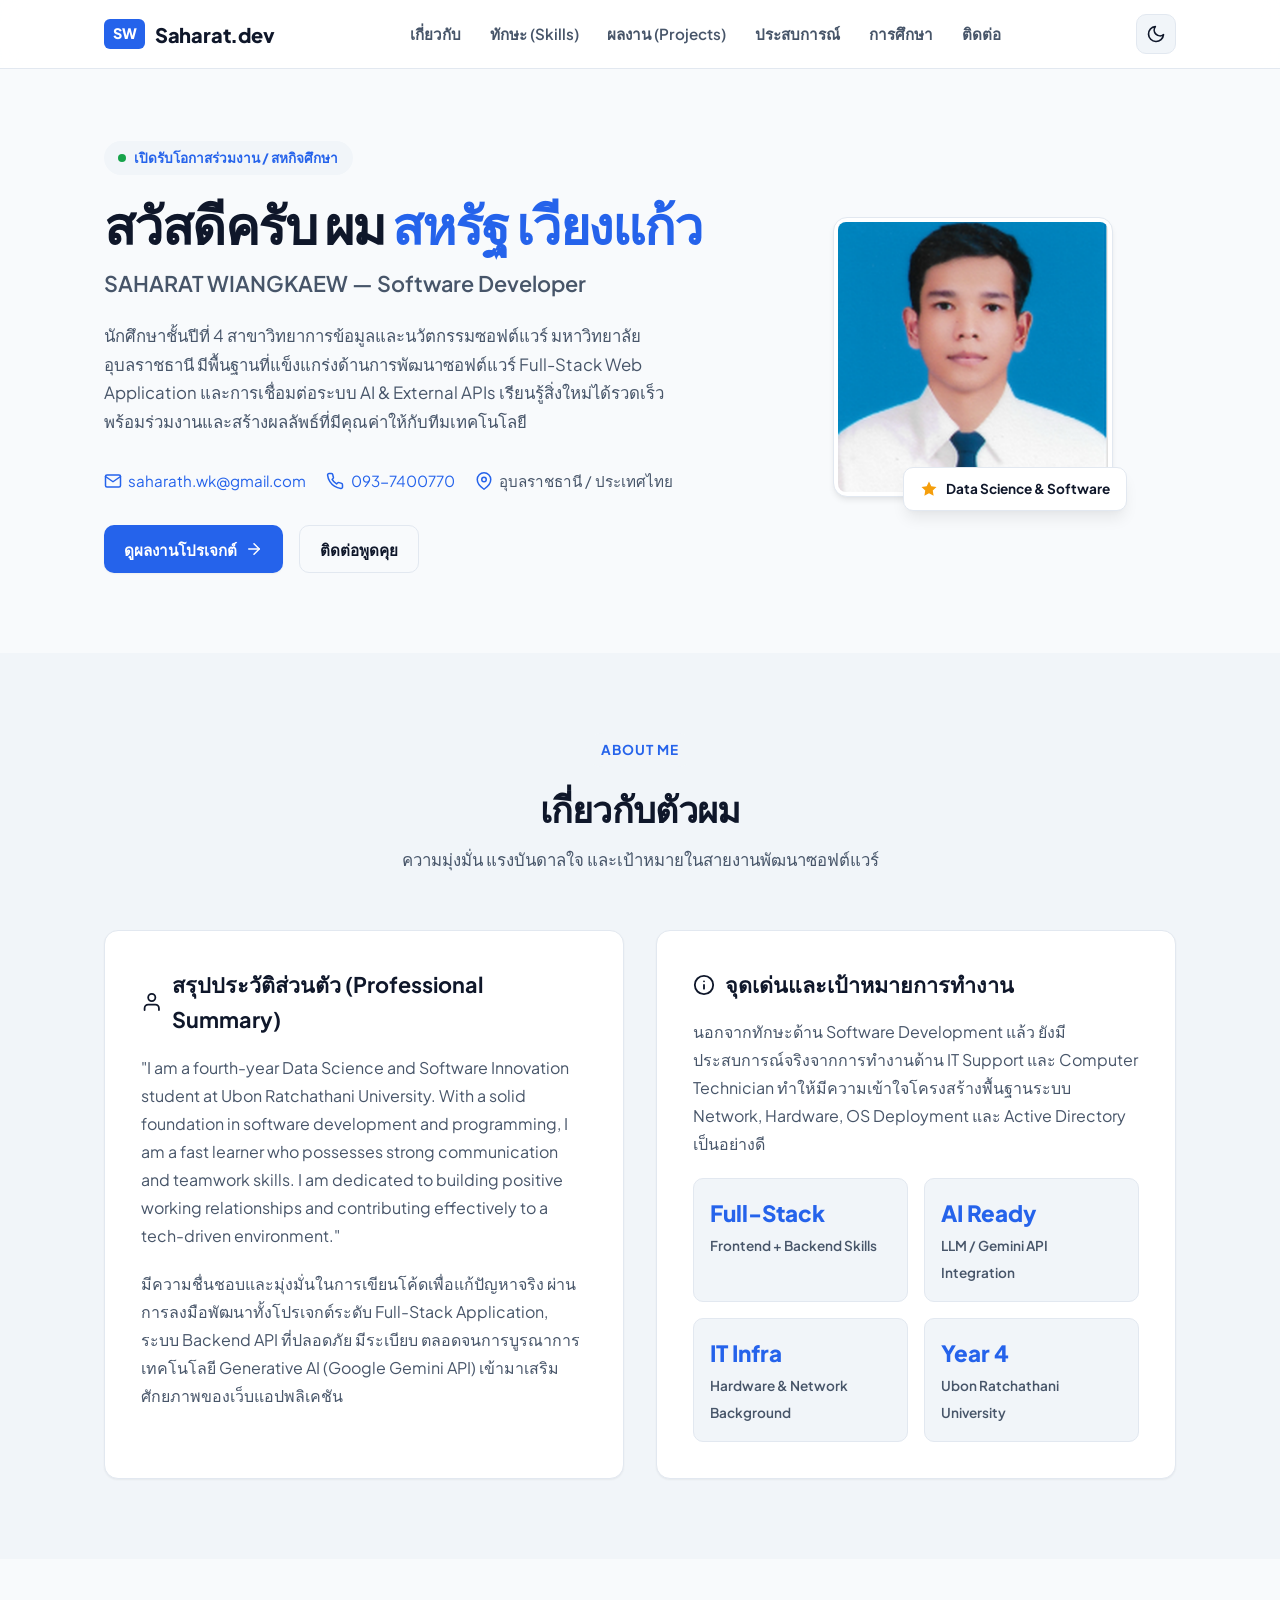
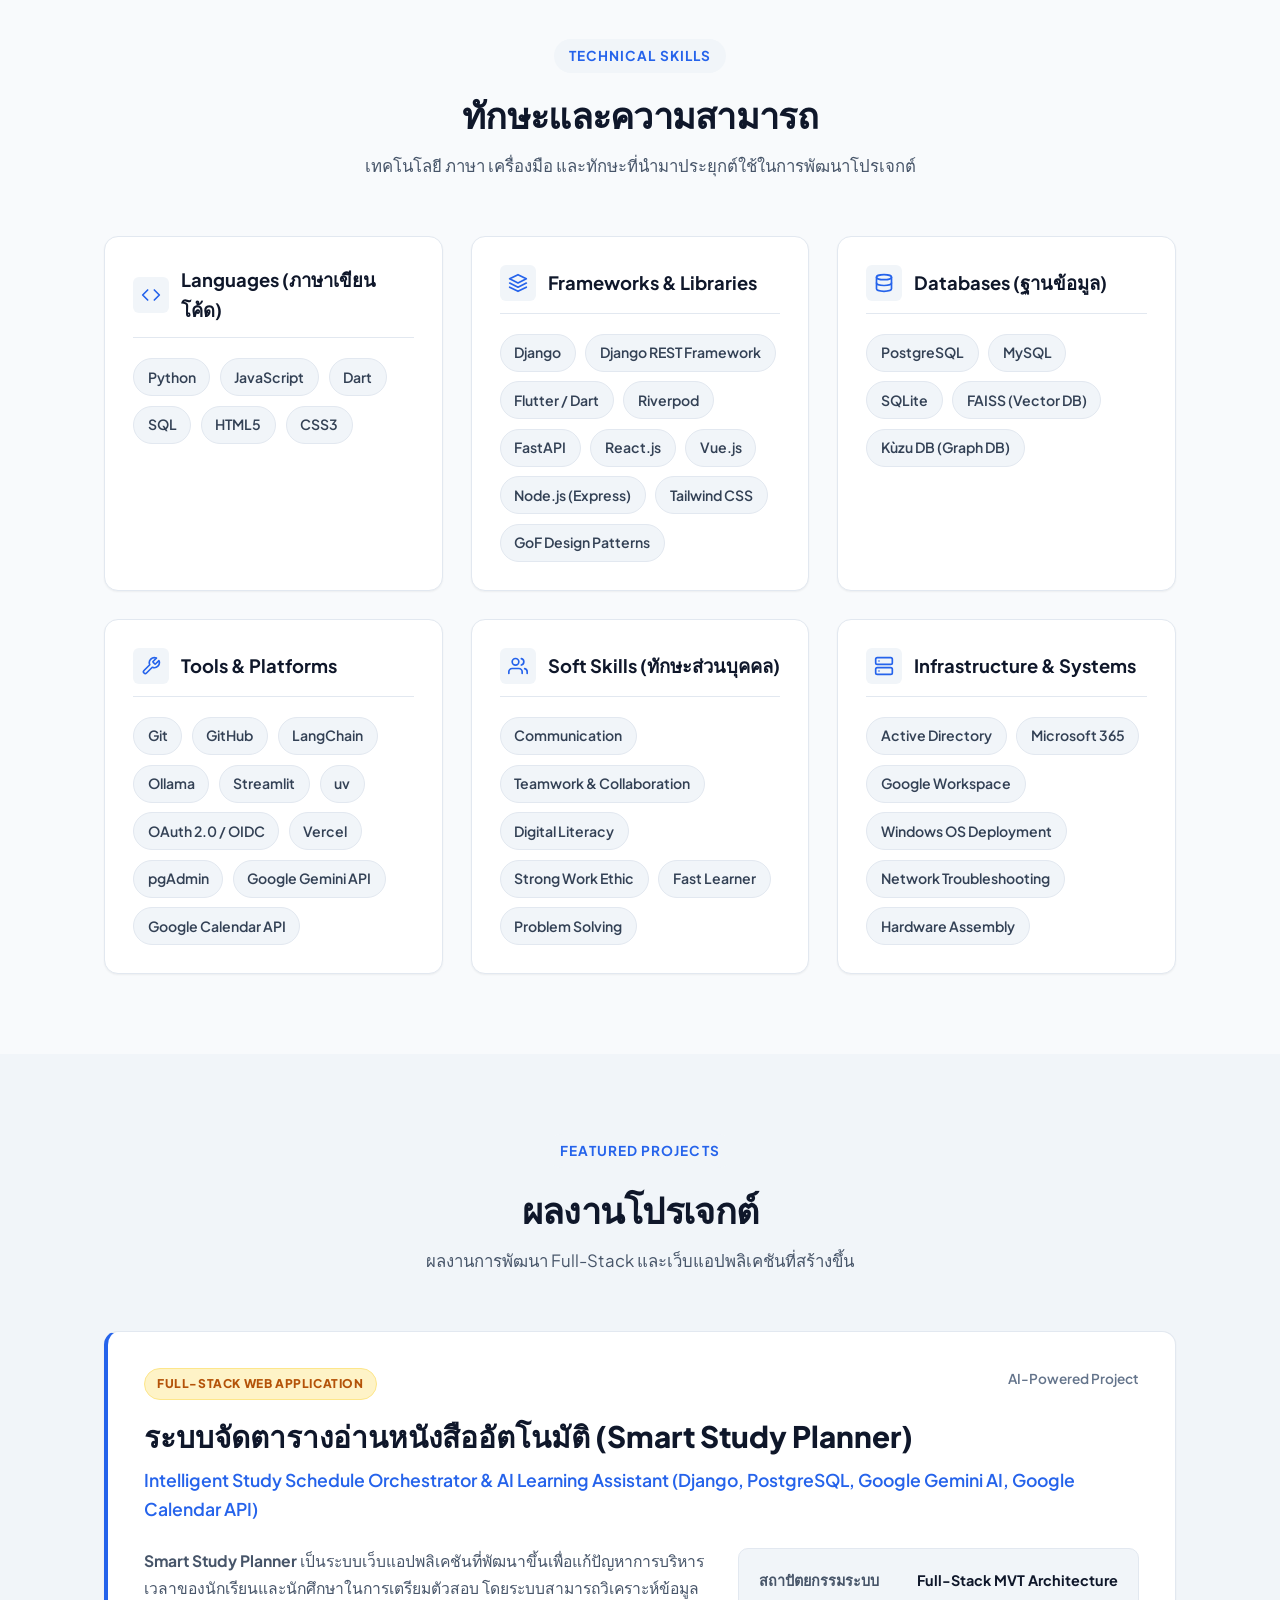
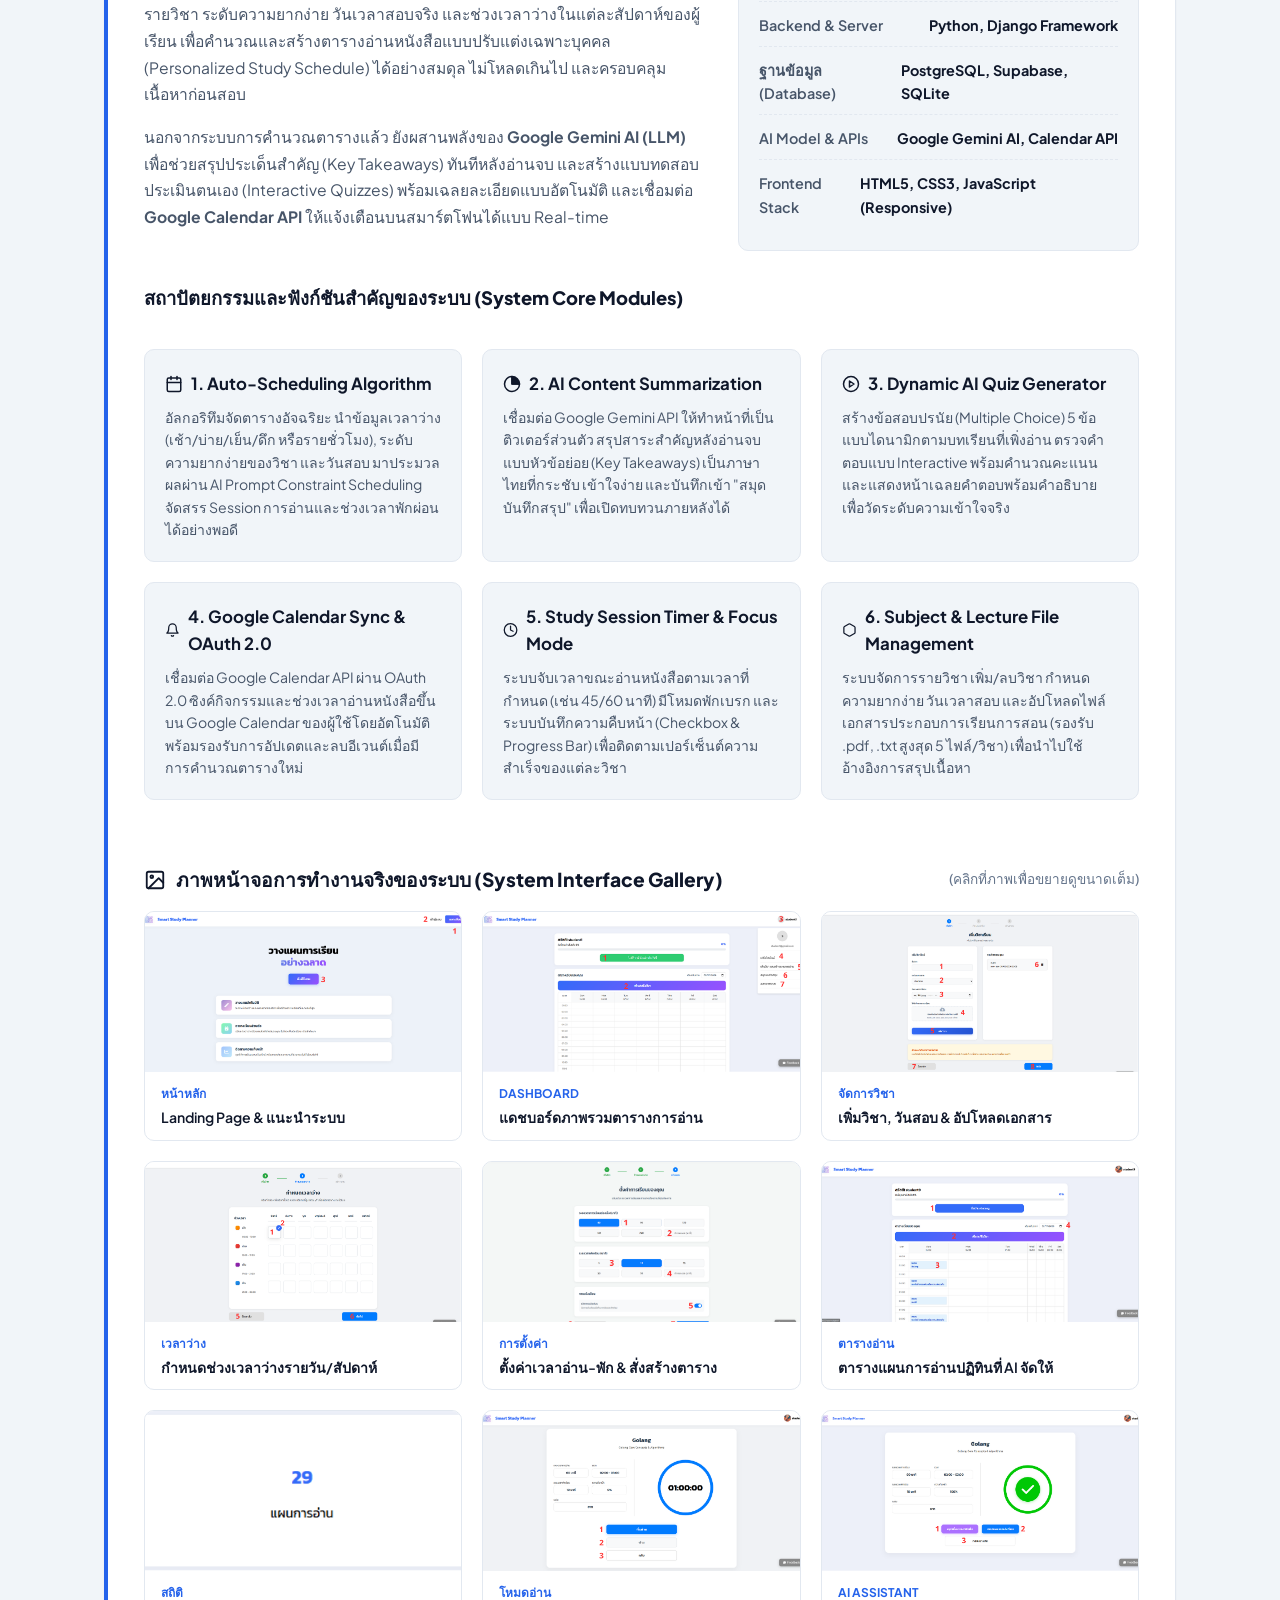
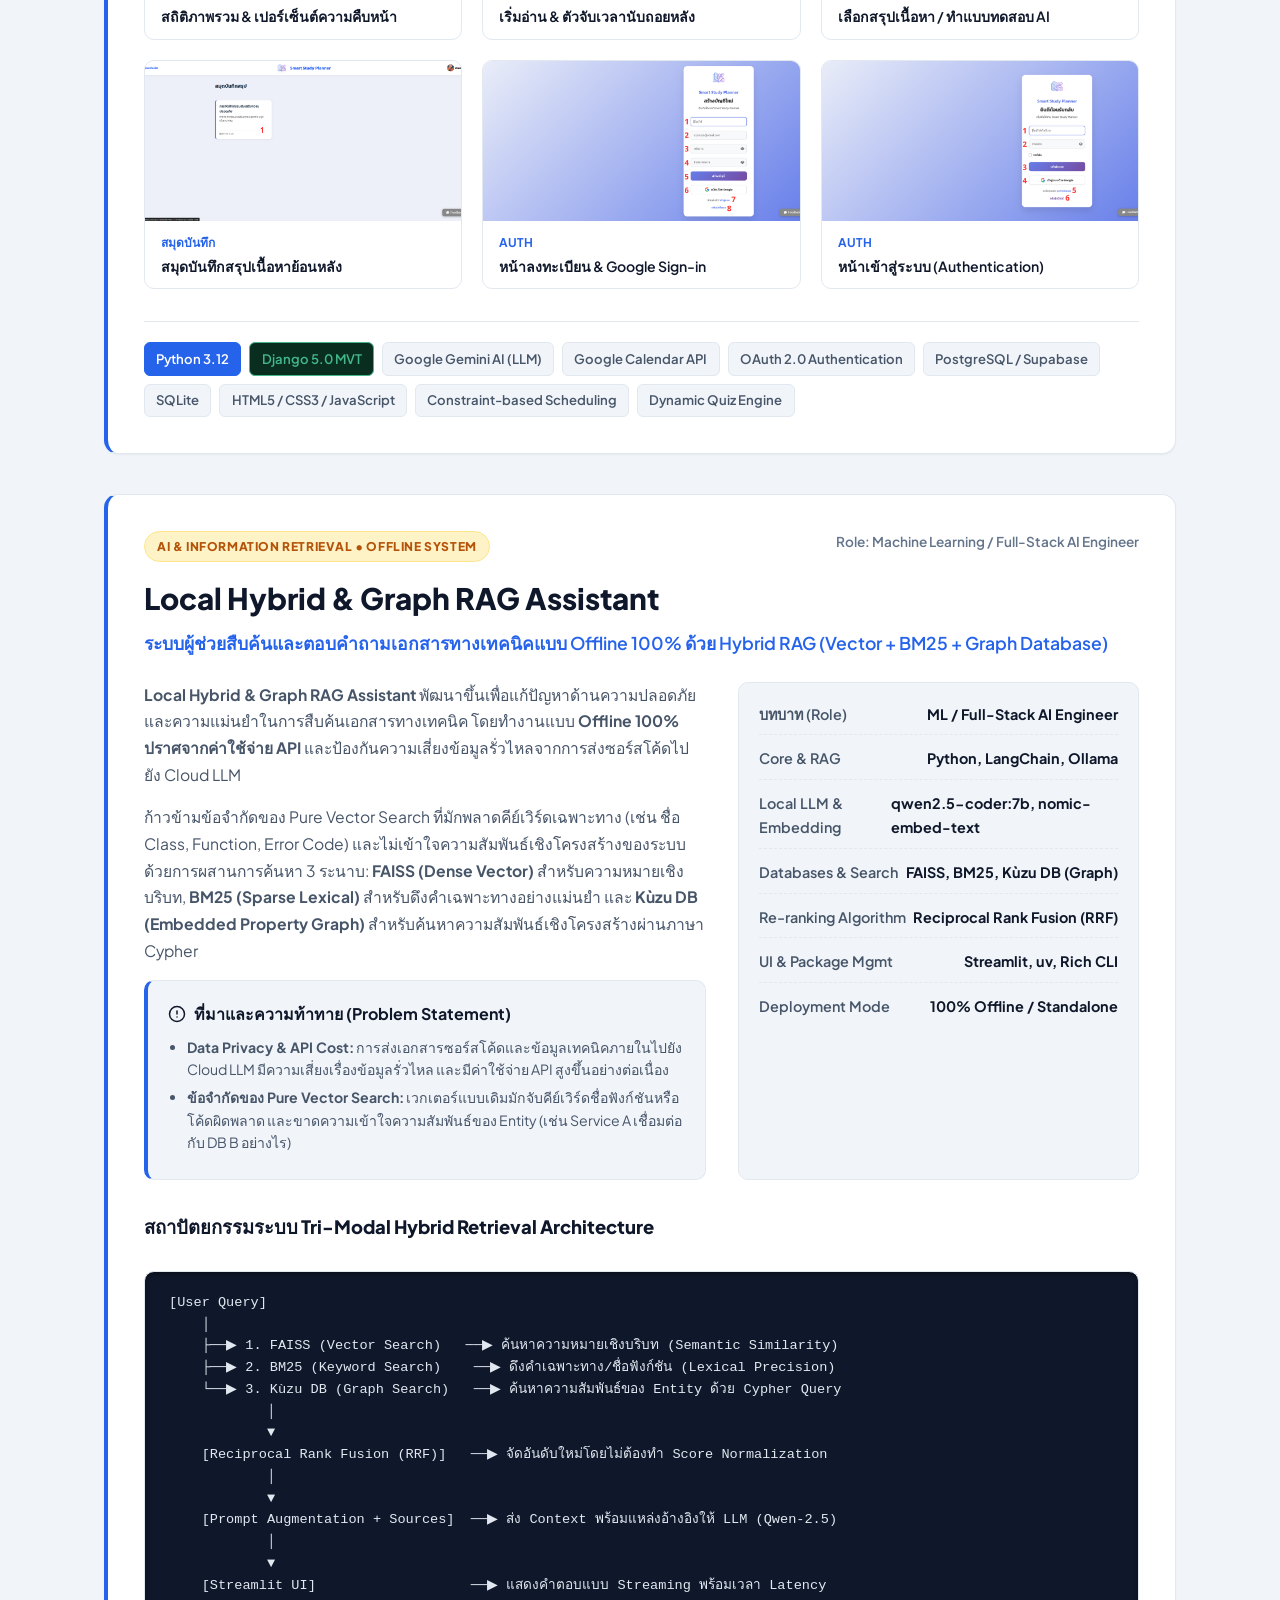
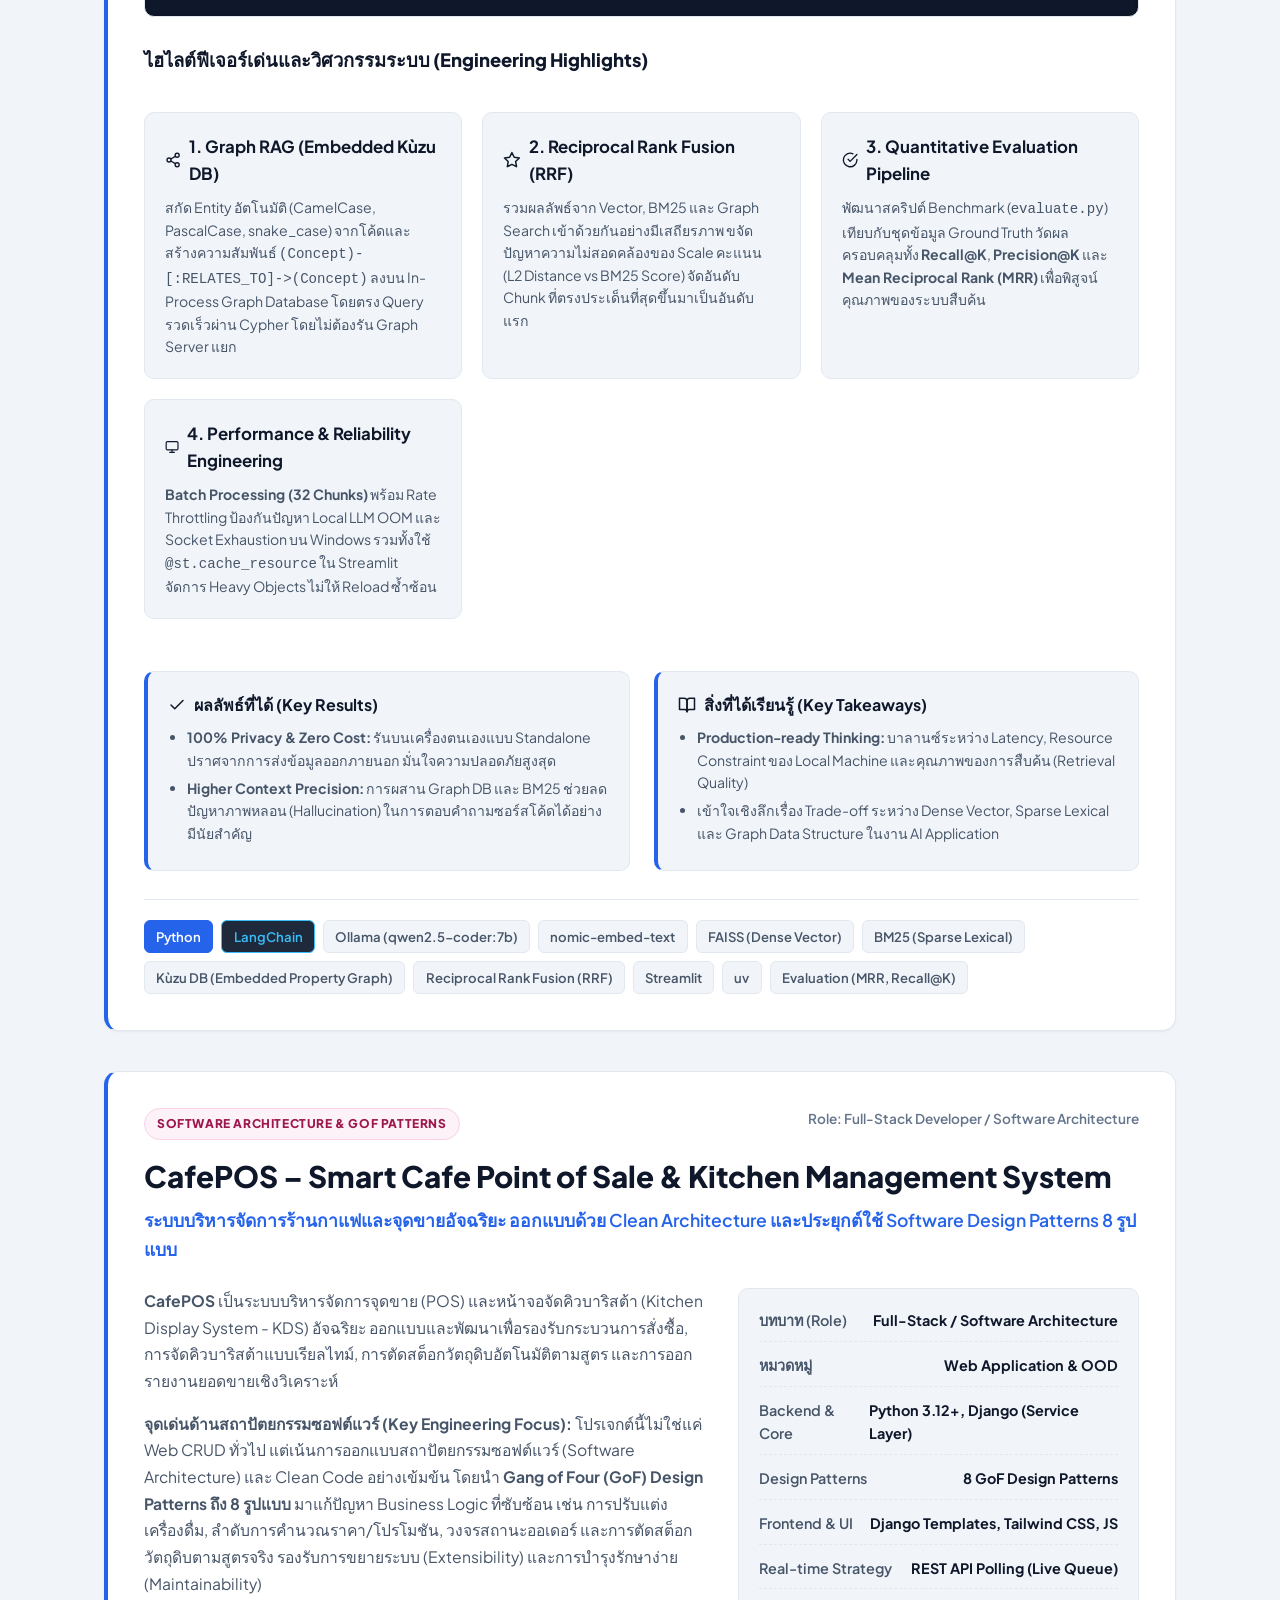
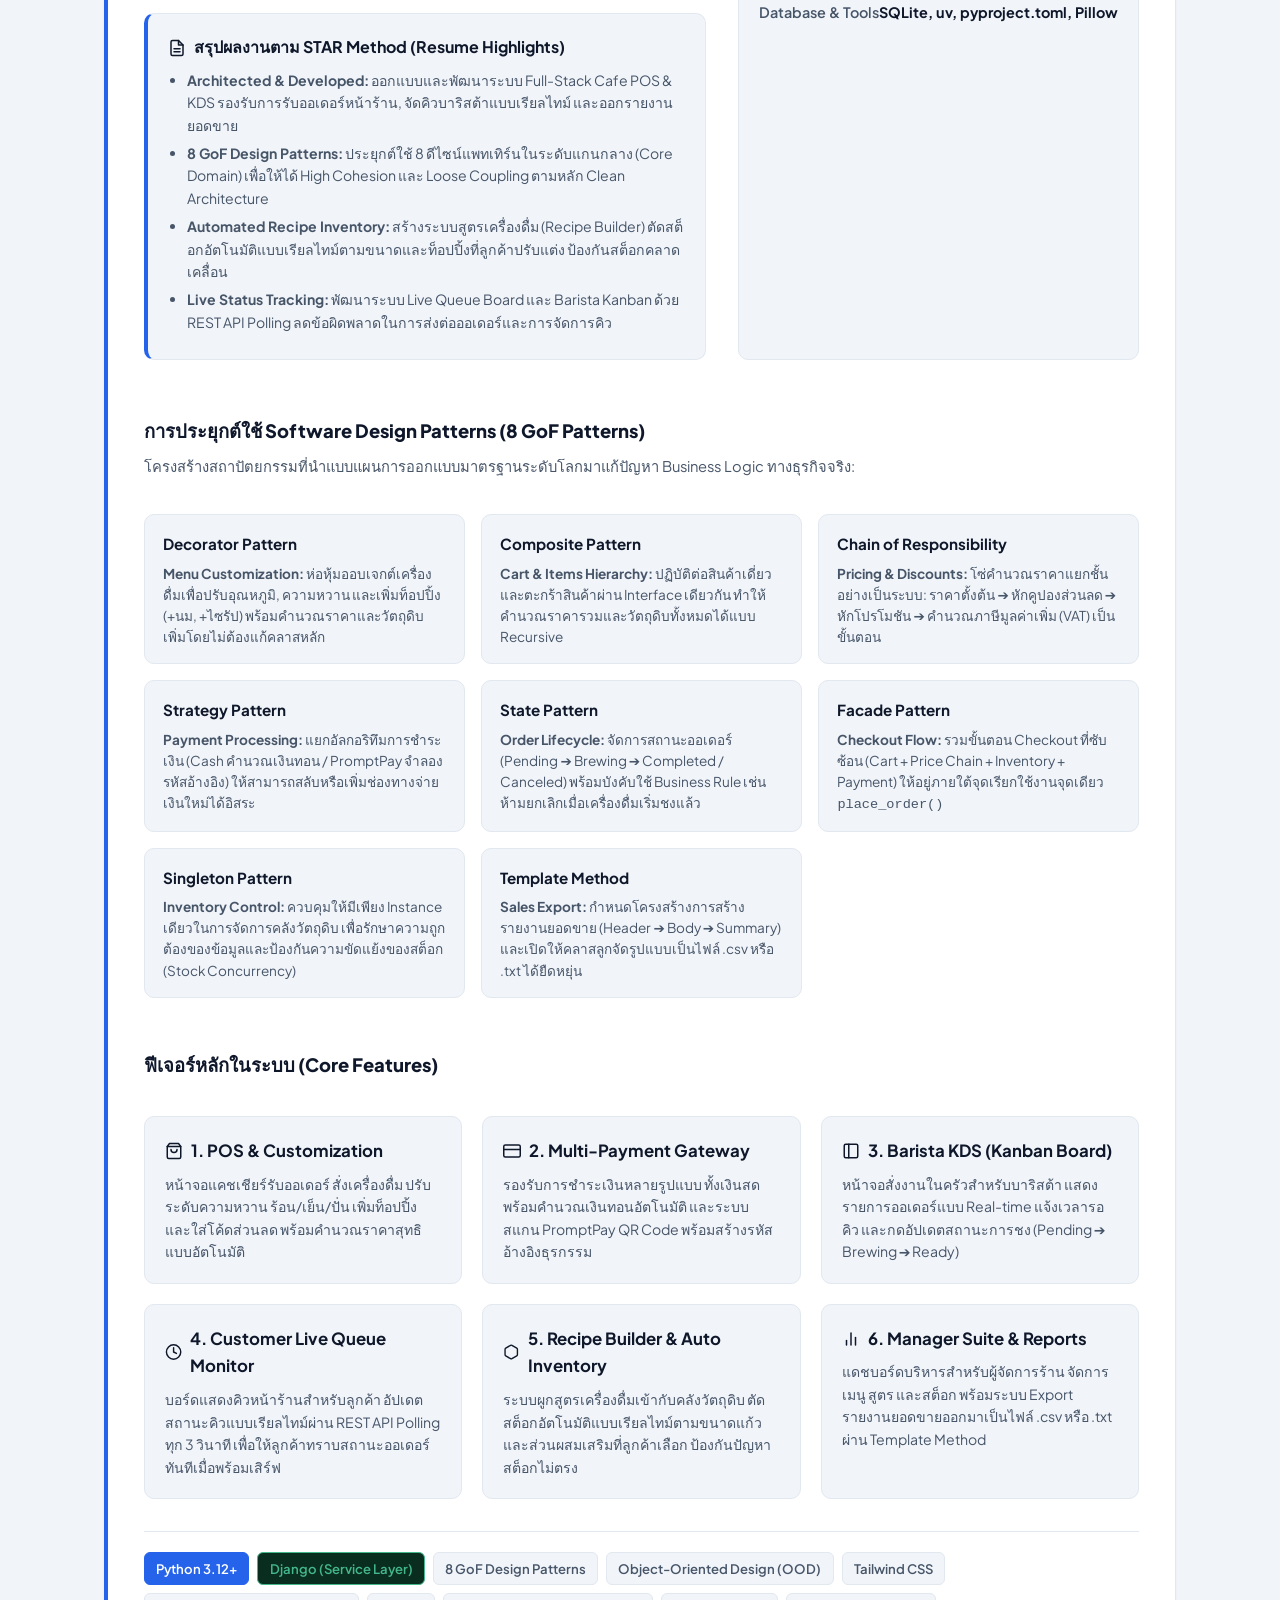
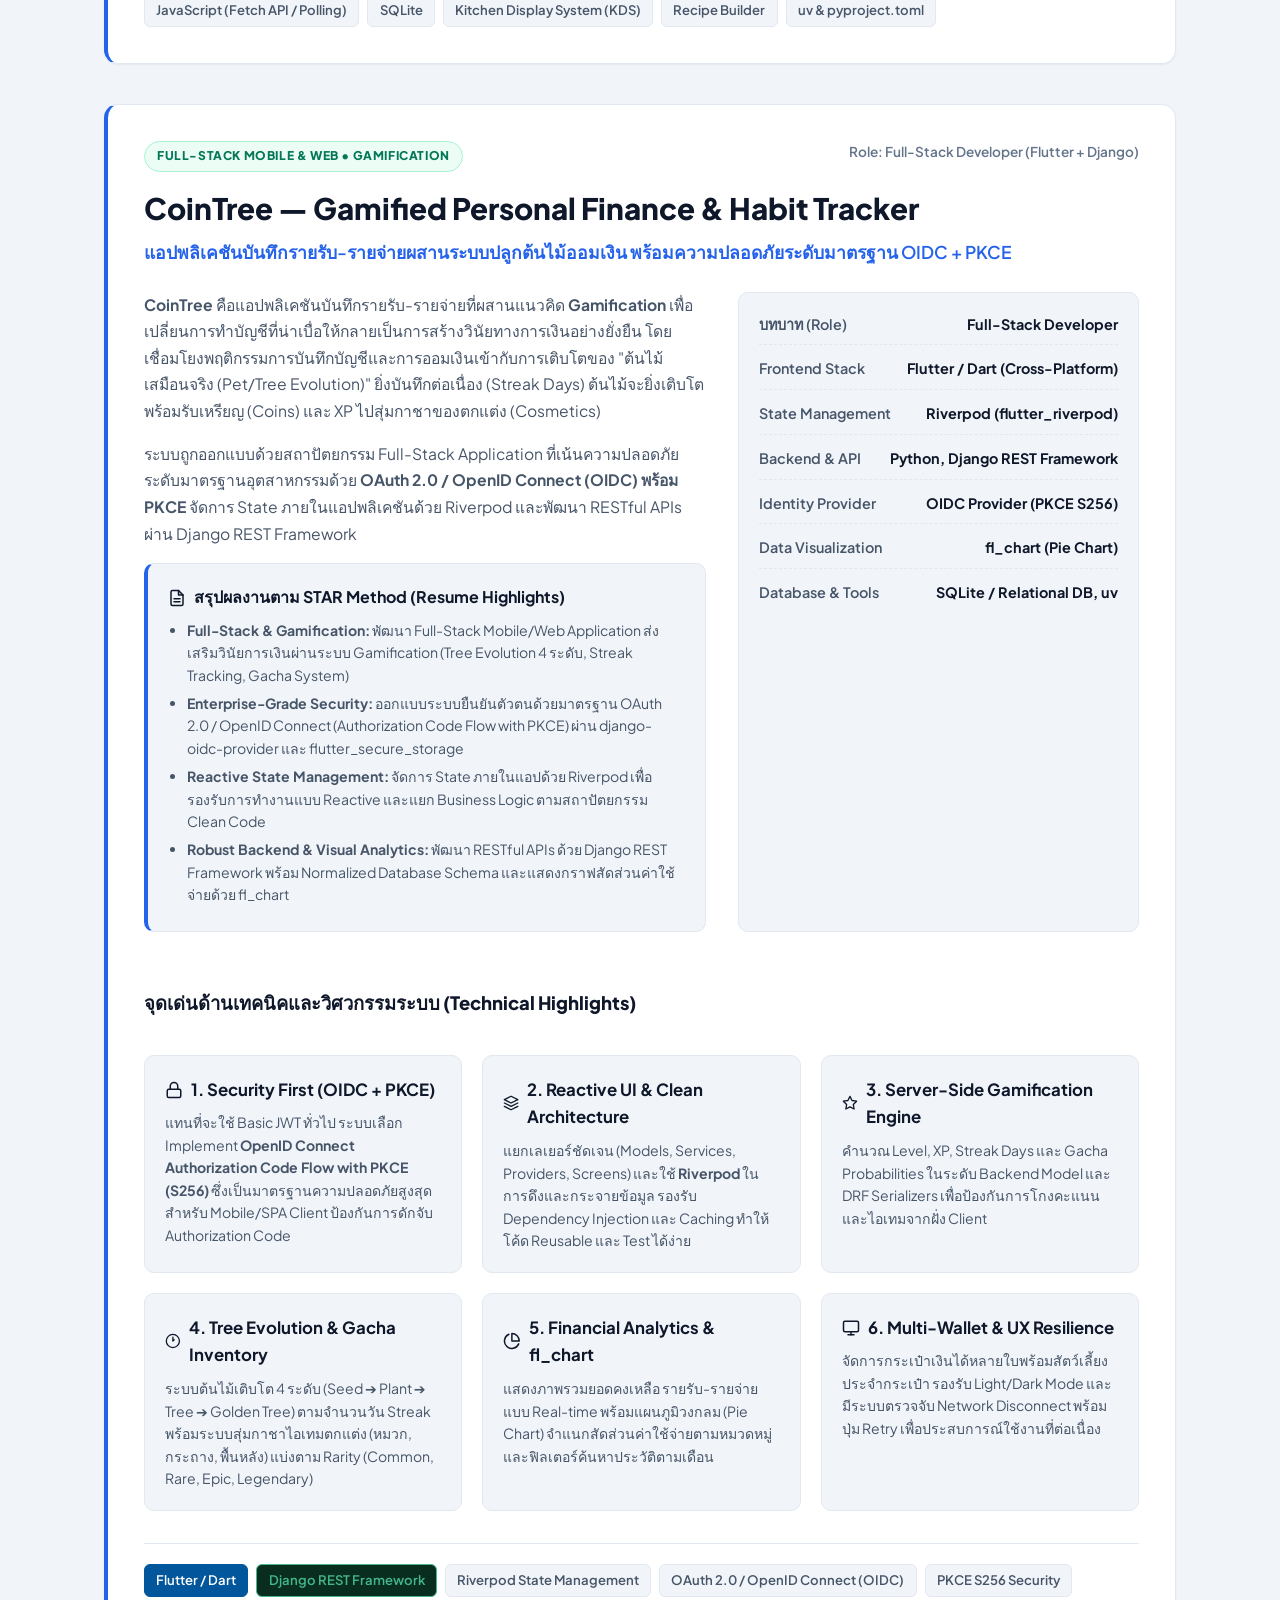
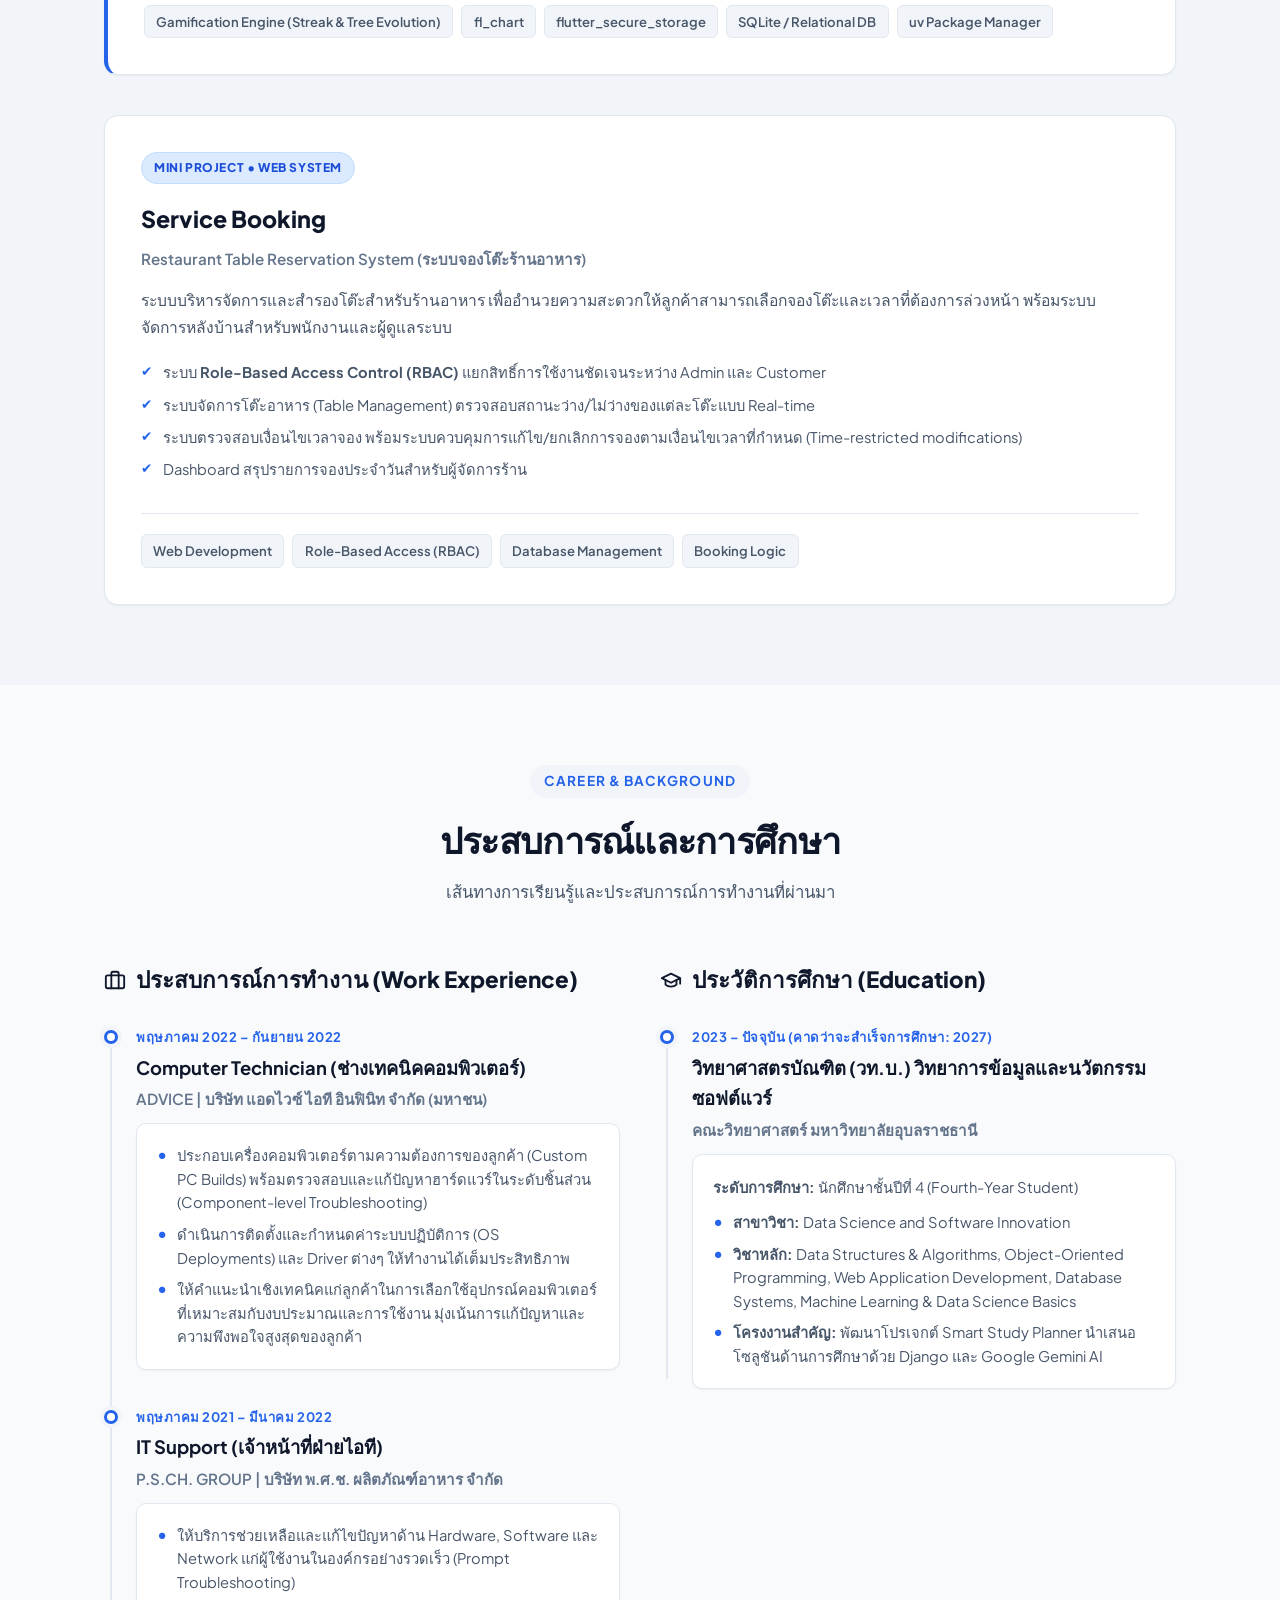
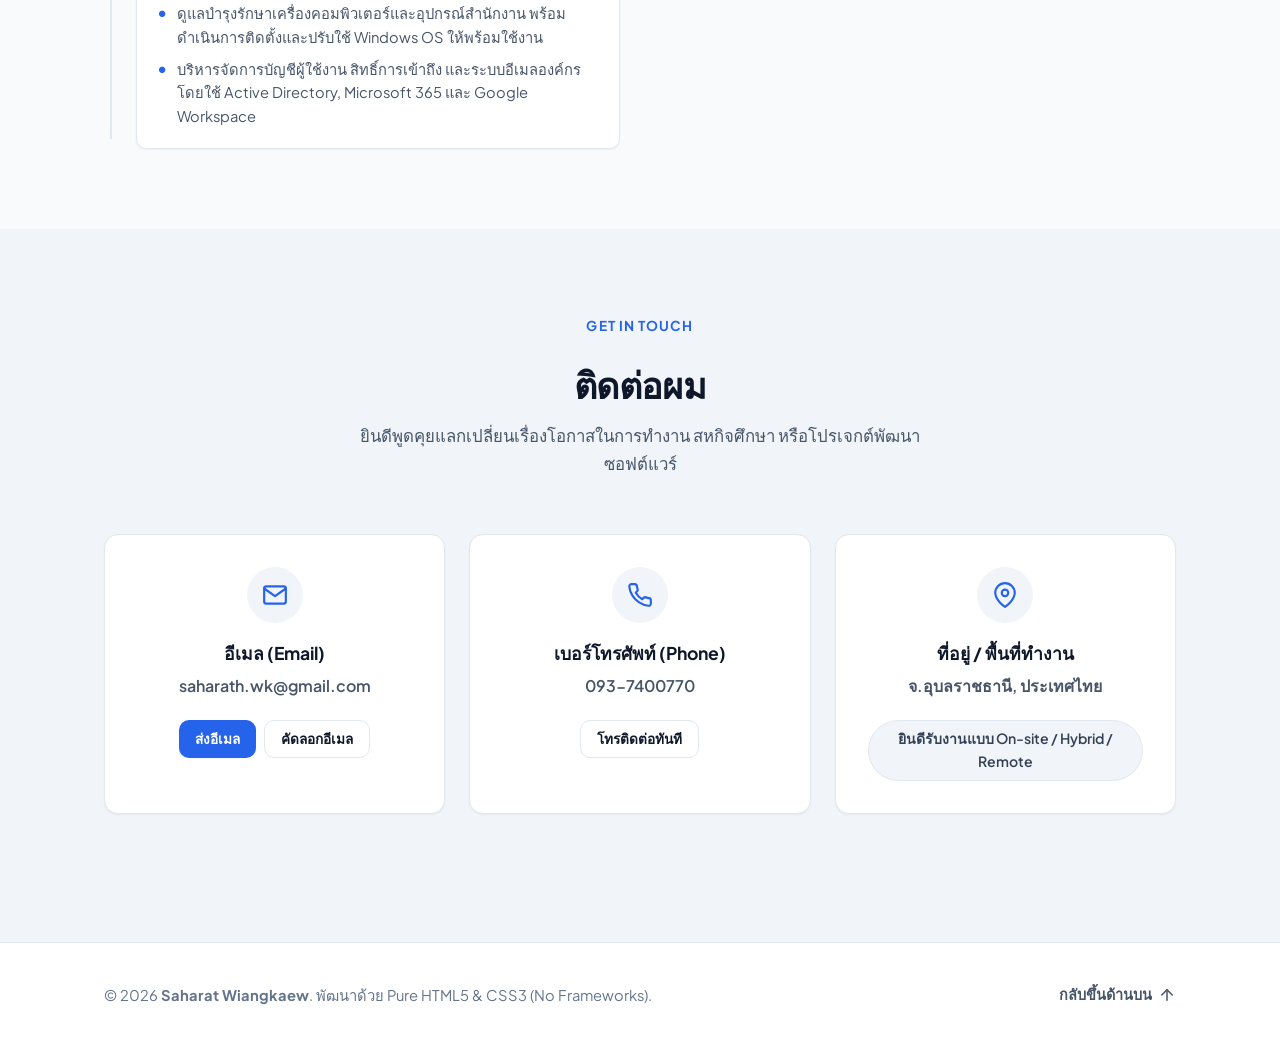
==== commit add567d6: "Remove print resume buttons and ready-hire banner" ====
--- a/index.html
+++ b/index.html
@@ -38,16 +38,6 @@
 
       <!-- Action Buttons -->
       <div class="nav-actions">
-        <!-- Print / PDF Button -->
-        <button class="btn btn-outline btn-print-cv" title="พิมพ์หรือบันทึกเรซูเม่เป็น PDF">
-          <svg width="17" height="17" viewBox="0 0 24 24" fill="none" stroke="currentColor" stroke-width="2" stroke-linecap="round" stroke-linejoin="round">
-            <polyline points="6 9 6 2 18 2 18 9"></polyline>
-            <path d="M6 18H4a2 2 0 0 1-2-2v-5a2 2 0 0 1 2-2h16a2 2 0 0 1 2 2v5a2 2 0 0 1-2 2h-2"></path>
-            <rect x="6" y="14" width="12" height="8"></rect>
-          </svg>
-          <span>พิมพ์ Resume</span>
-        </button>
-
         <!-- Theme Toggle Button -->
         <button class="btn-icon" id="theme-toggle" aria-label="สลับโหมดการแสดงผล">
           <span id="theme-icon">
@@ -76,7 +66,7 @@
         <div class="hero-content">
           <div class="hero-status">
             <span class="status-dot"></span>
-            <span>เปิดรับโอกาสร่วมงาน / สหกิจศึกษา (Software Developer)</span>
+            <span>เปิดรับโอกาสร่วมงาน / สหกิจศึกษา </span>
           </div>
           
           <h1 class="hero-title">
@@ -120,14 +110,6 @@
               </svg>
             </a>
             <a href="#contact" class="btn btn-outline">ติดต่อพูดคุย</a>
-            <button class="btn btn-outline btn-print-cv">
-              <svg width="16" height="16" viewBox="0 0 24 24" fill="none" stroke="currentColor" stroke-width="2" stroke-linecap="round" stroke-linejoin="round">
-                <path d="M21 15v4a2 2 0 0 1-2 2H5a2 2 0 0 1-2-2v-4"></path>
-                <polyline points="7 10 12 15 17 10"></polyline>
-                <line x1="12" y1="15" x2="12" y2="3"></line>
-              </svg>
-              <span>Export CV (PDF)</span>
-            </button>
           </div>
         </div>
 
@@ -1352,18 +1334,6 @@
             <span class="skill-tag" style="align-self: center;">ยินดีรับงานแบบ On-site / Hybrid / Remote</span>
           </div>
         </div>
-
-        <!-- Banner for Recruiter -->
-        <div class="ready-hire-banner">
-          <h3>พร้อมร่วมงานในตำแหน่ง Software Developer</h3>
-          <p>
-            หากท่านกำลังมองหานักพัฒนาซอฟต์แวร์รุ่นใหม่ที่กระตือรือร้น มีทักษะทั้งด้าน Full-Stack และ IT Infrastructure สามารถดาวน์โหลดเรซูเม่ฉบับย่อหรือติดต่อผมได้ทันทีครับ
-          </p>
-          <div class="ready-actions">
-            <a href="mailto:saharath.wk@gmail.com" class="btn btn-primary">ส่งข้อความติดต่อ</a>
-            <button class="btn btn-outline btn-print-cv">พิมพ์ / บันทึกเรซูเม่ (PDF)</button>
-          </div>
-        </div>
       </div>
     </section>
   </main>
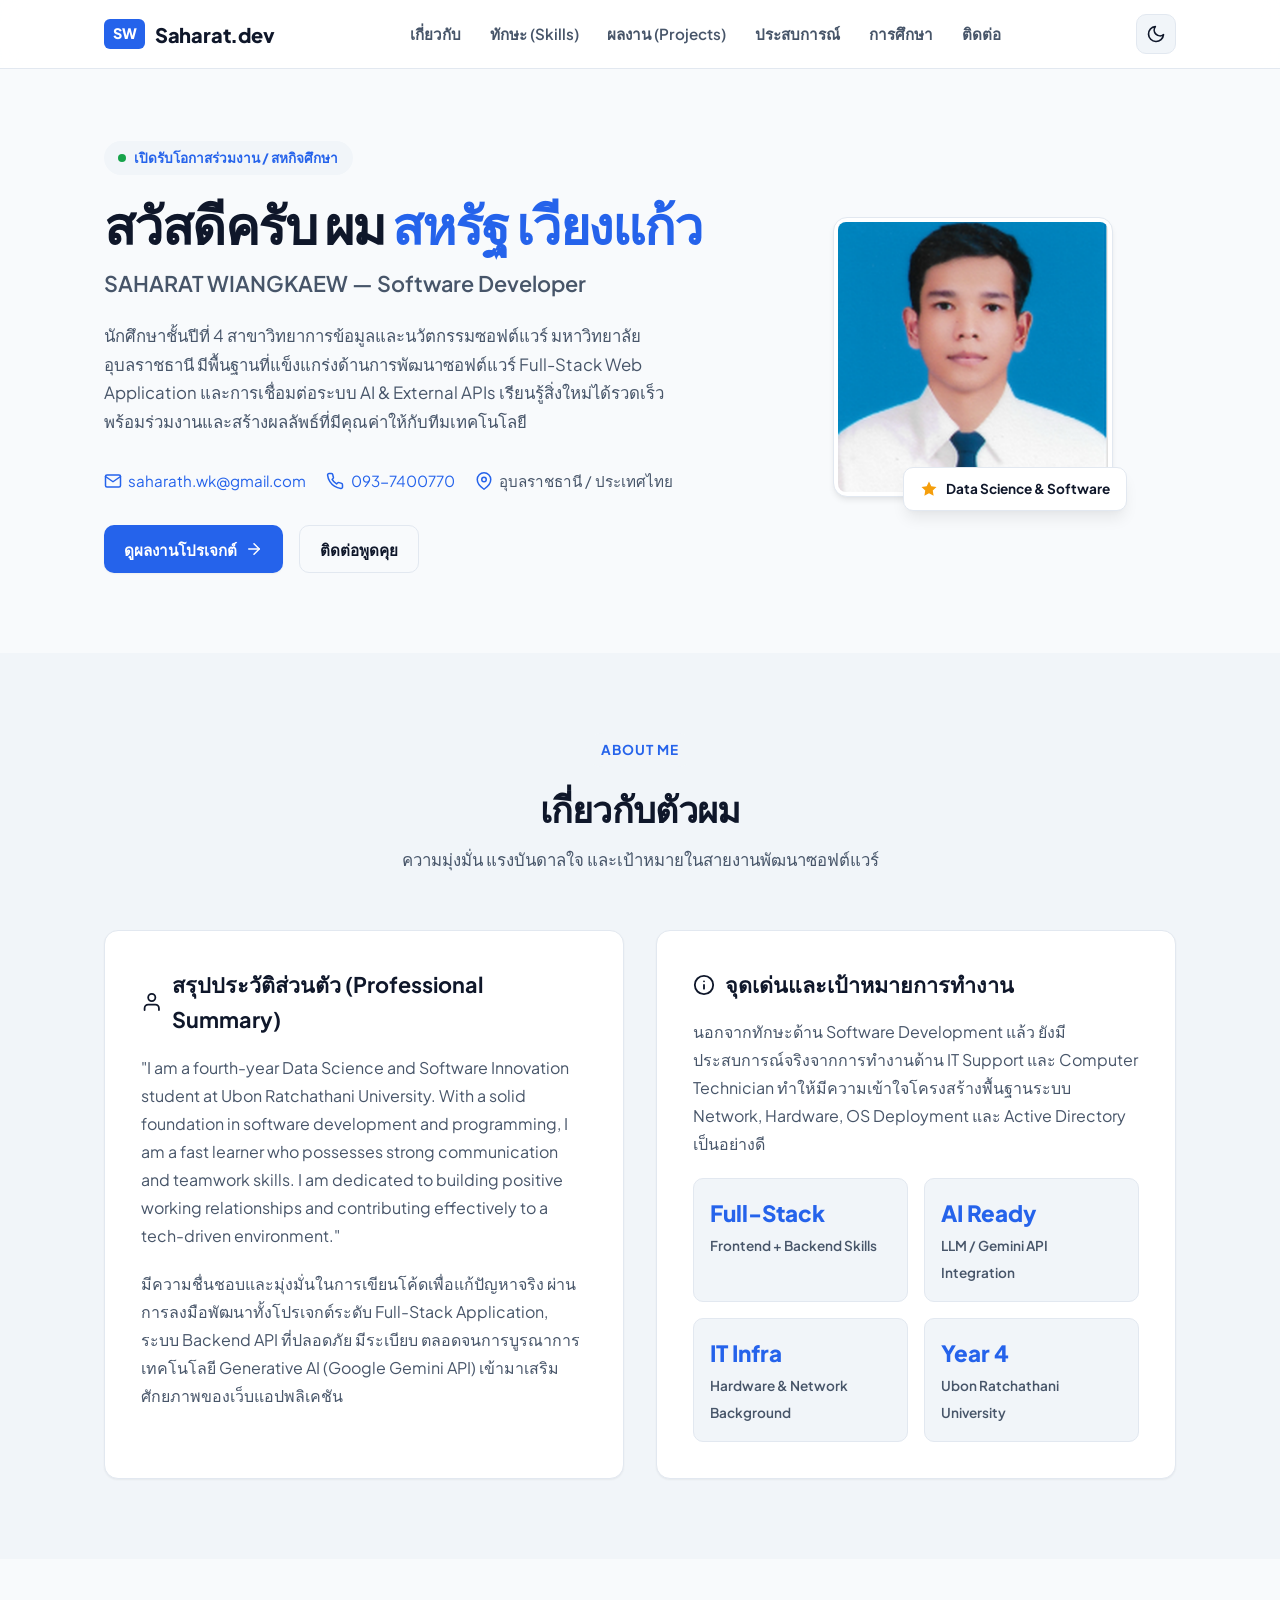
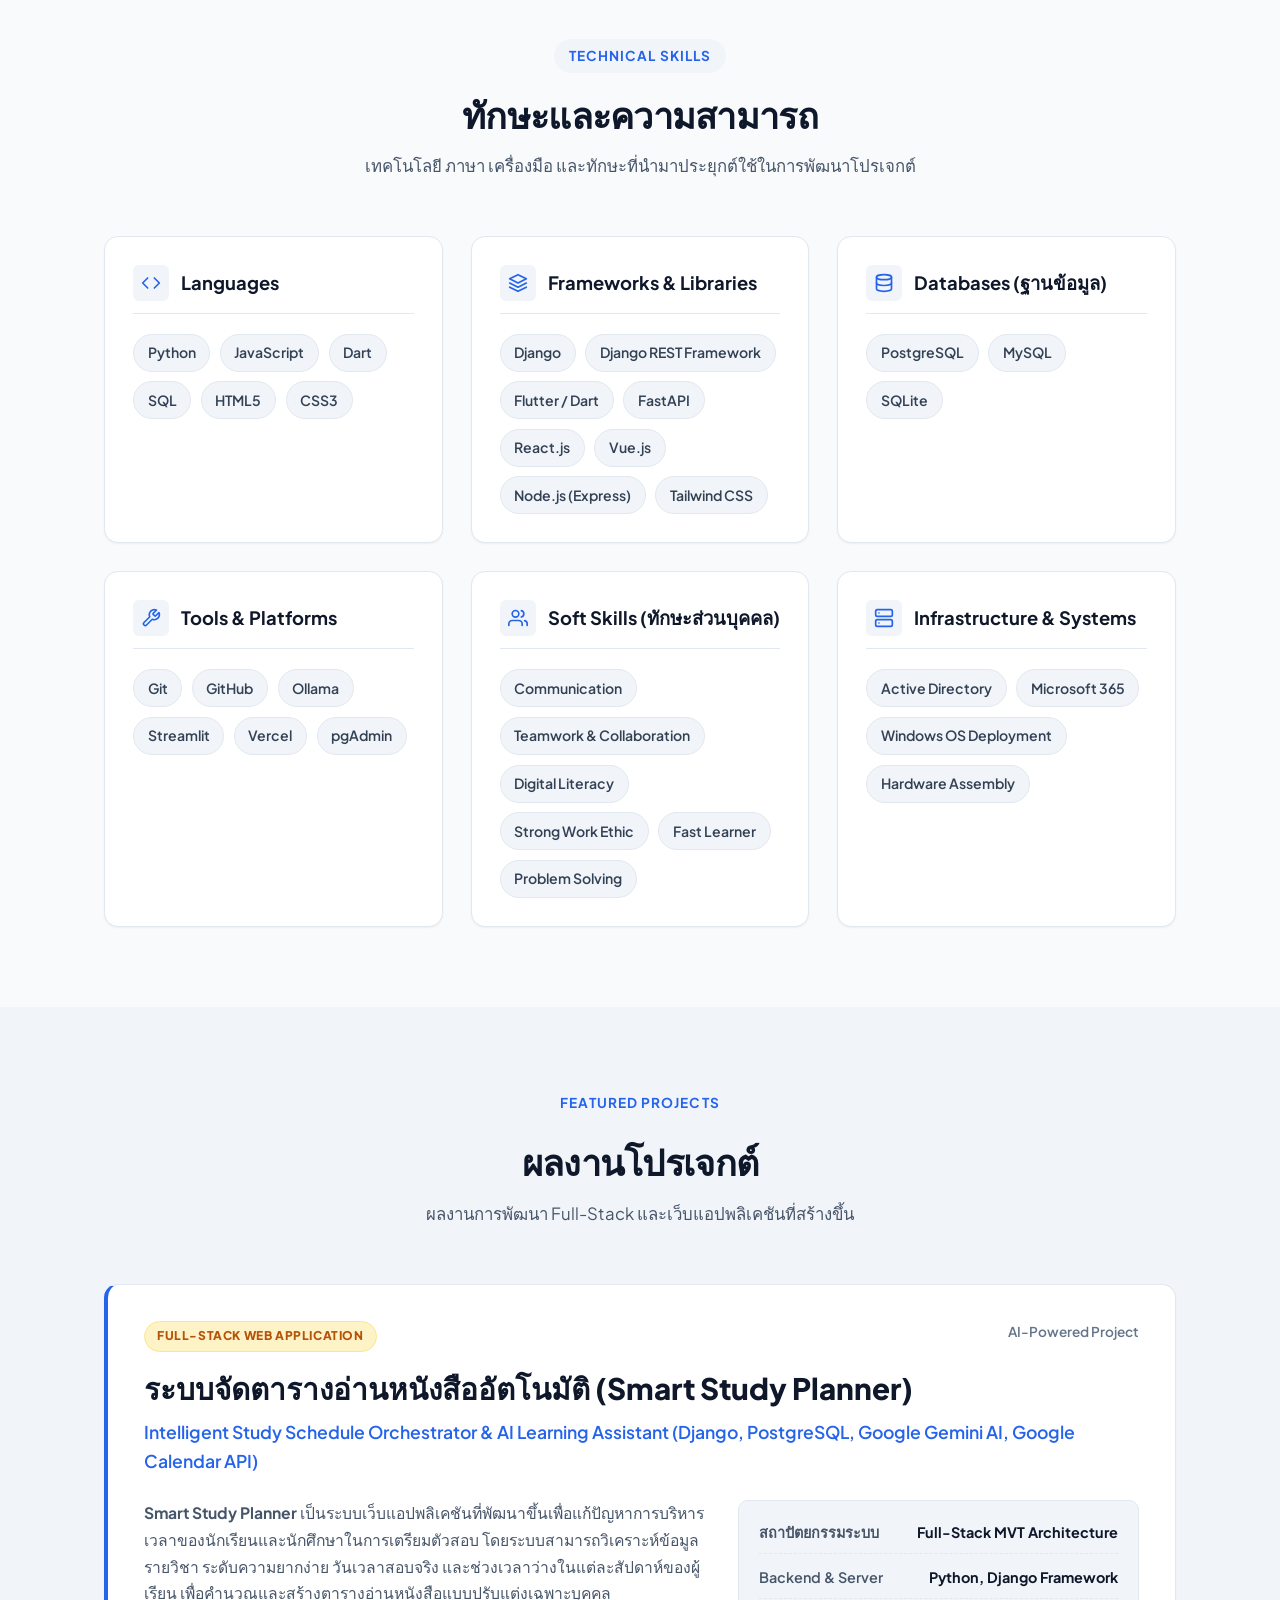
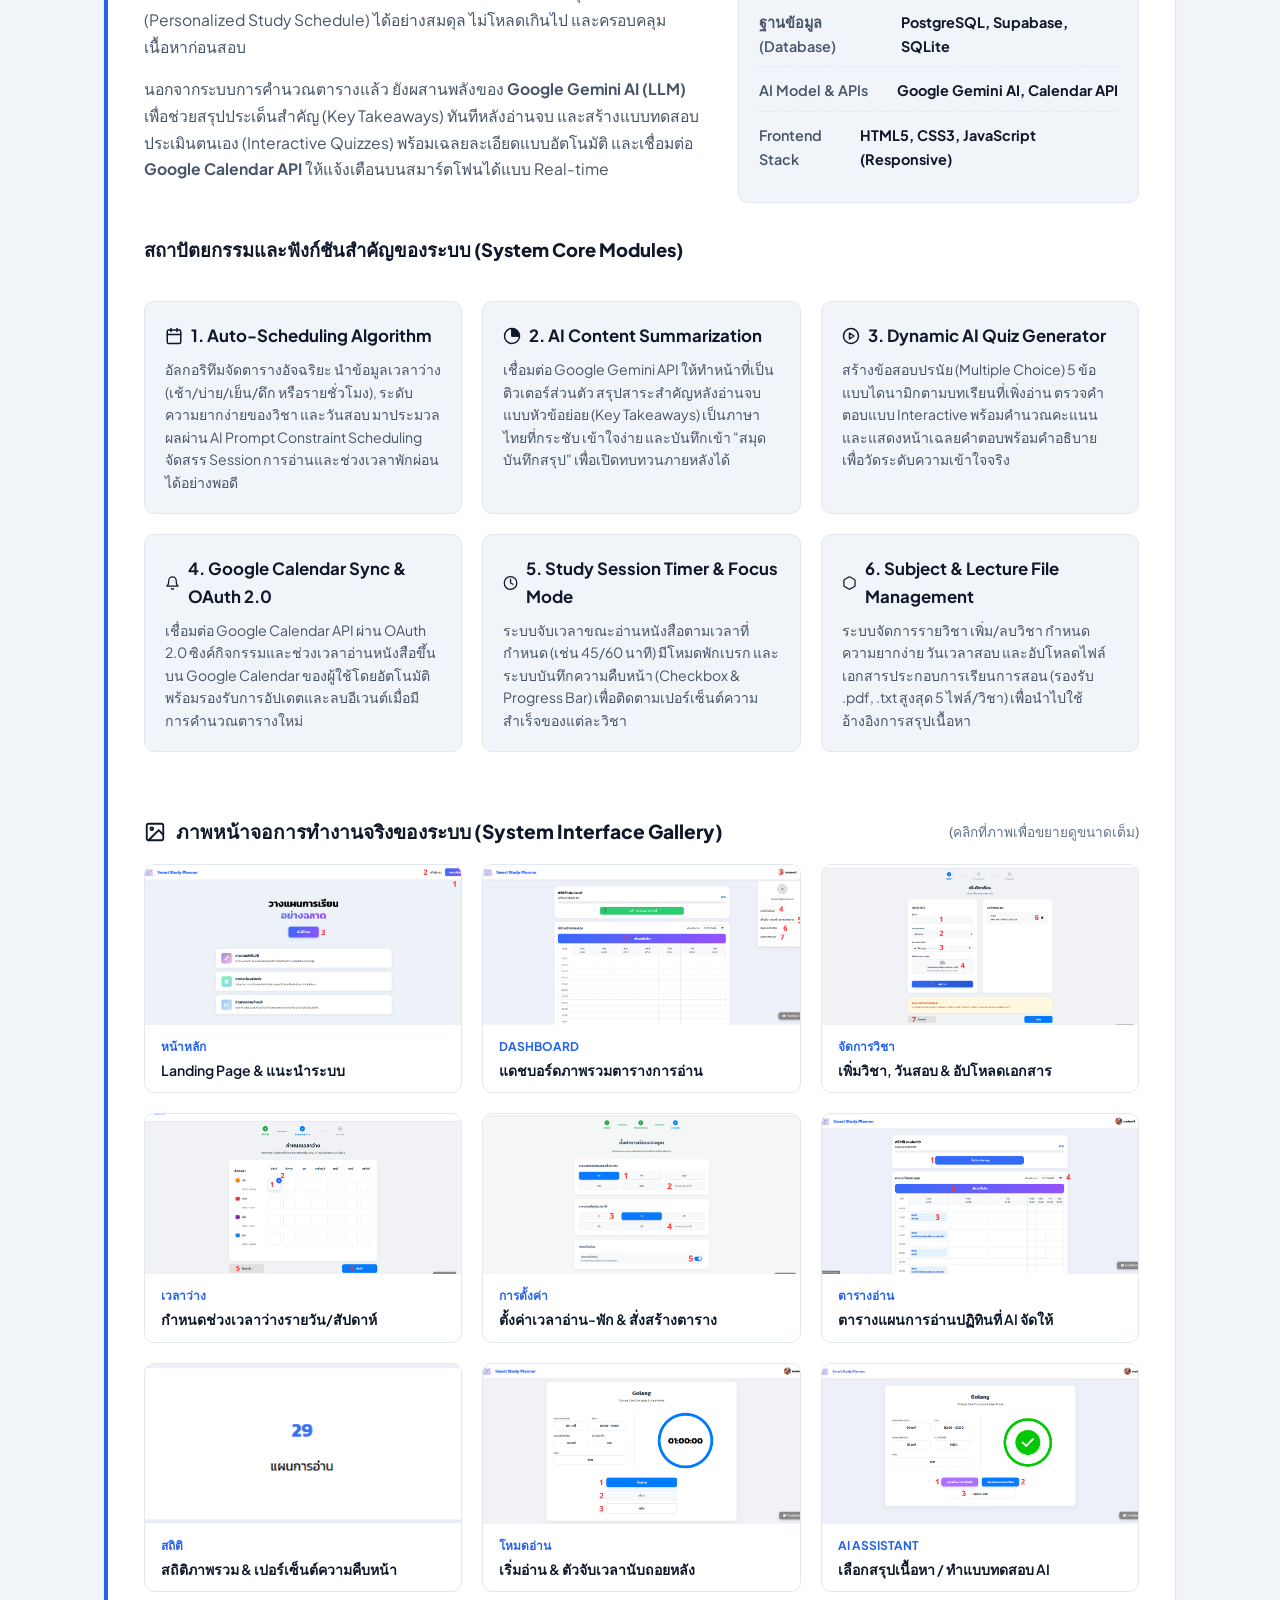
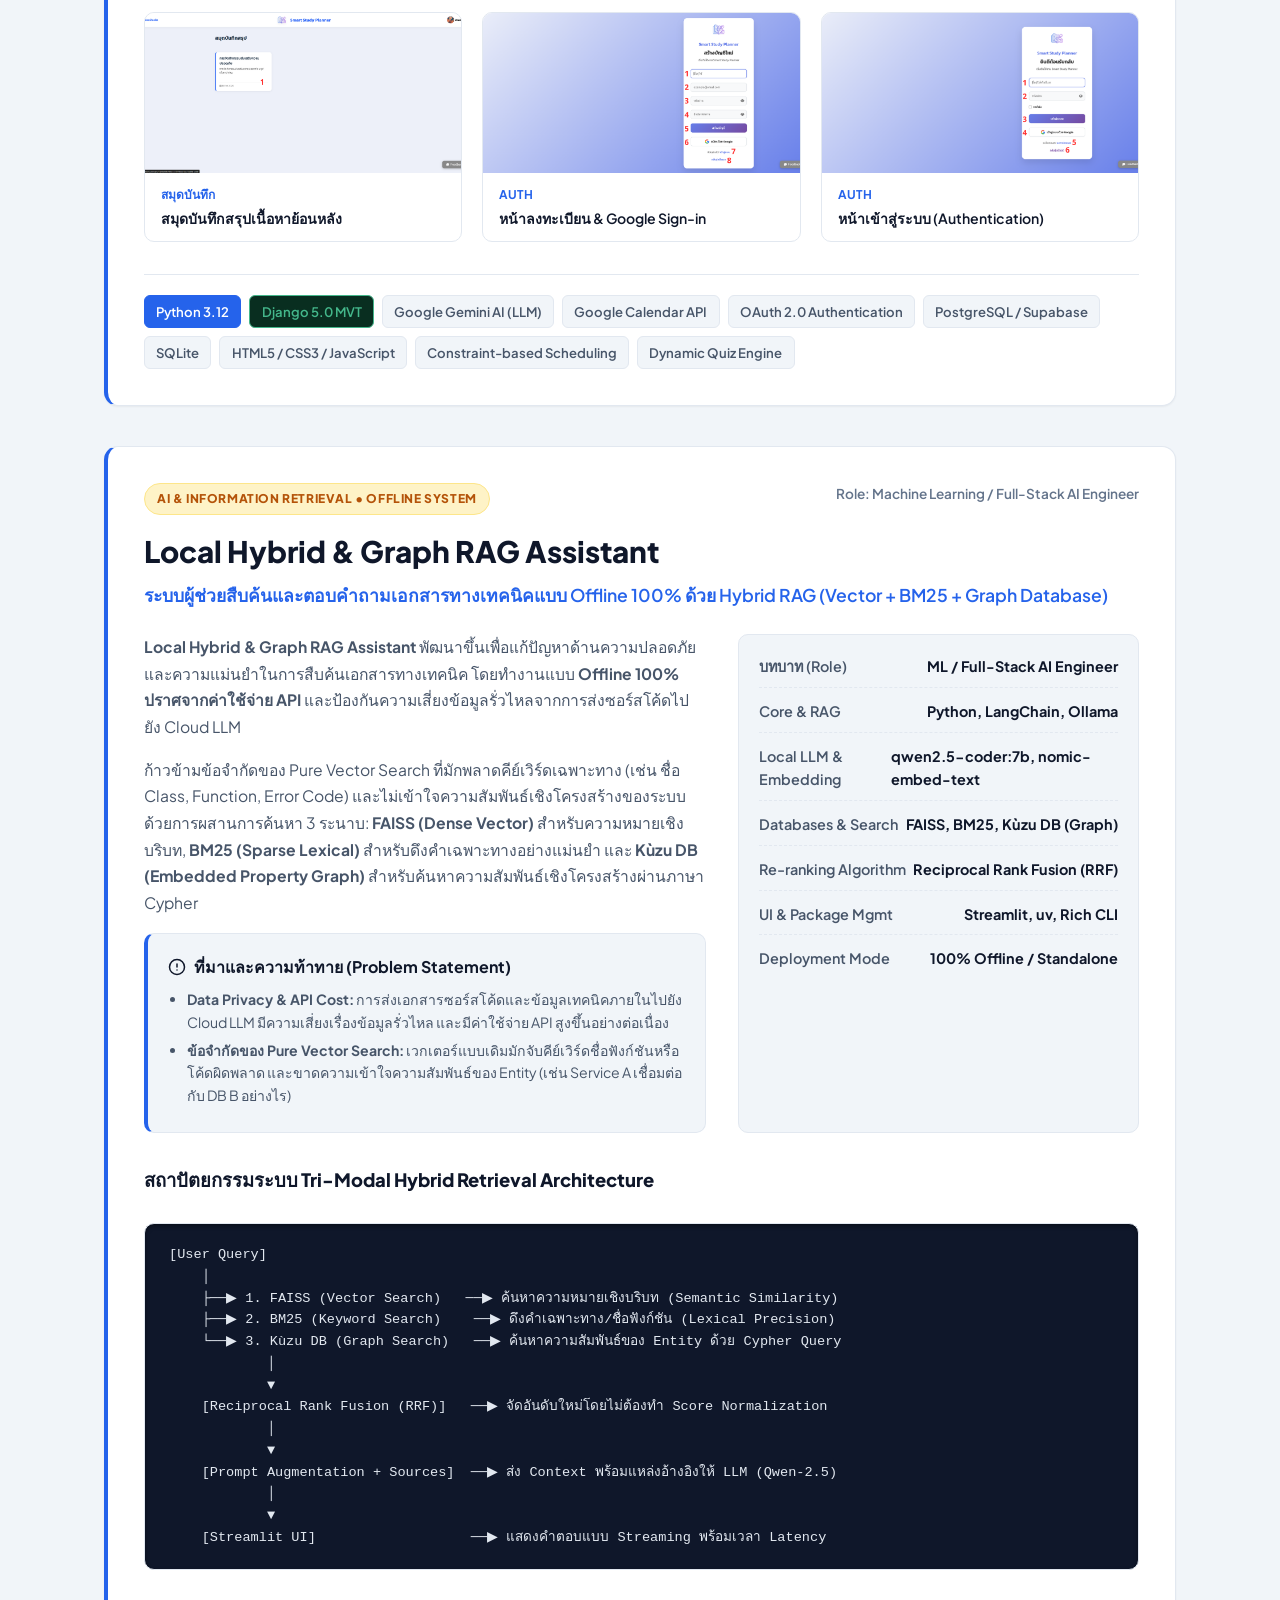
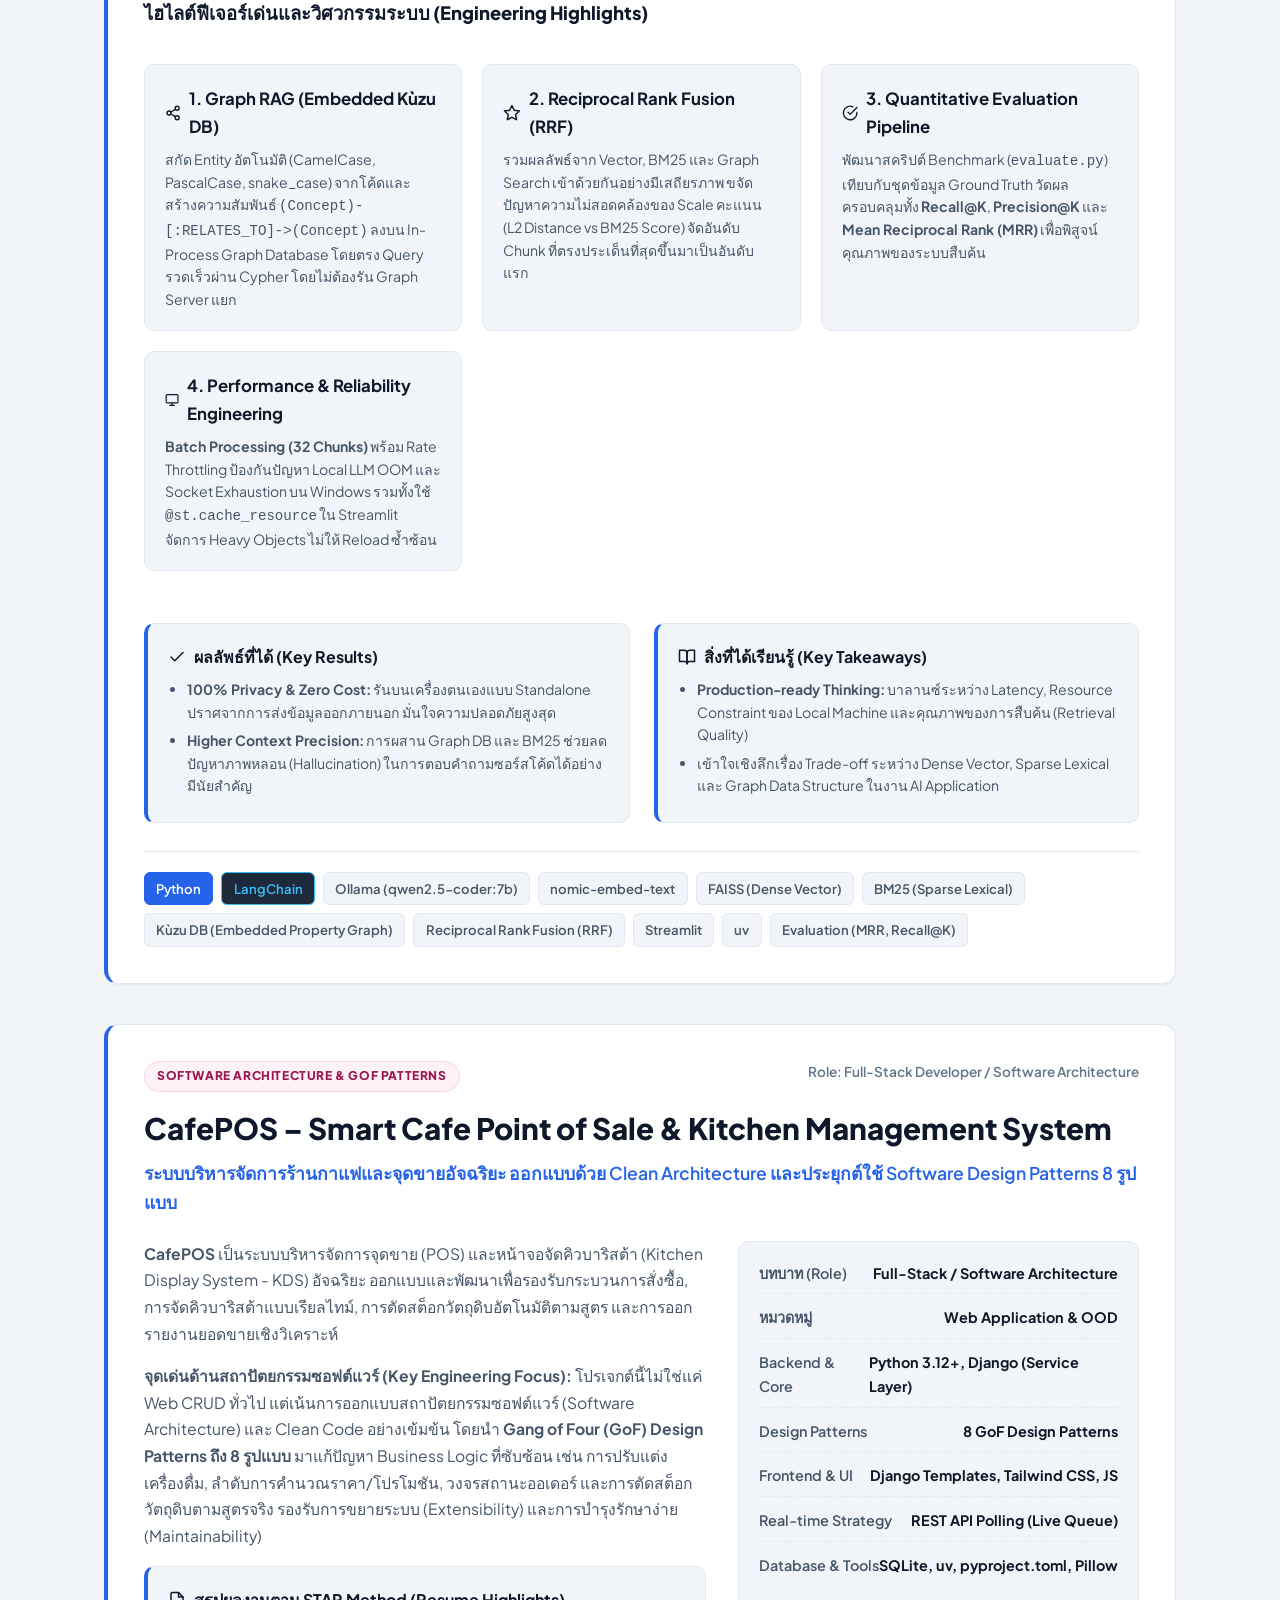
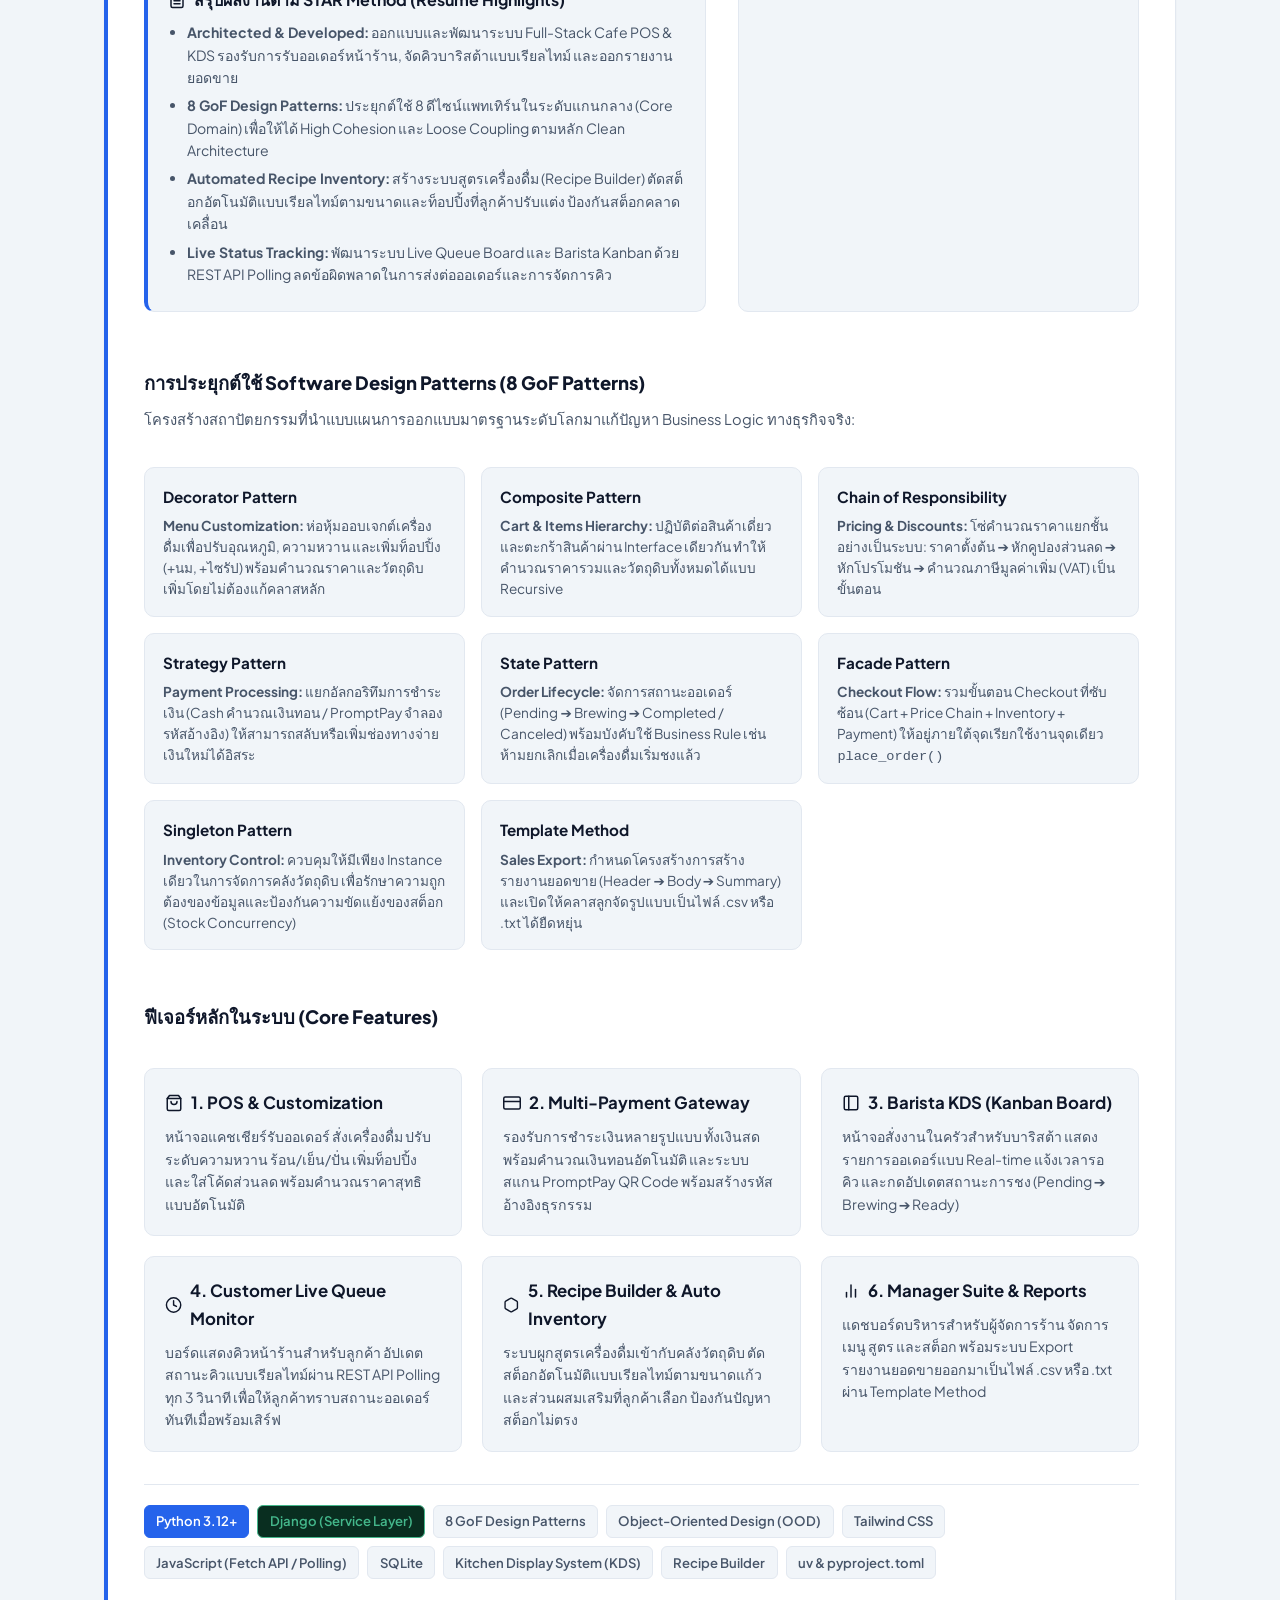
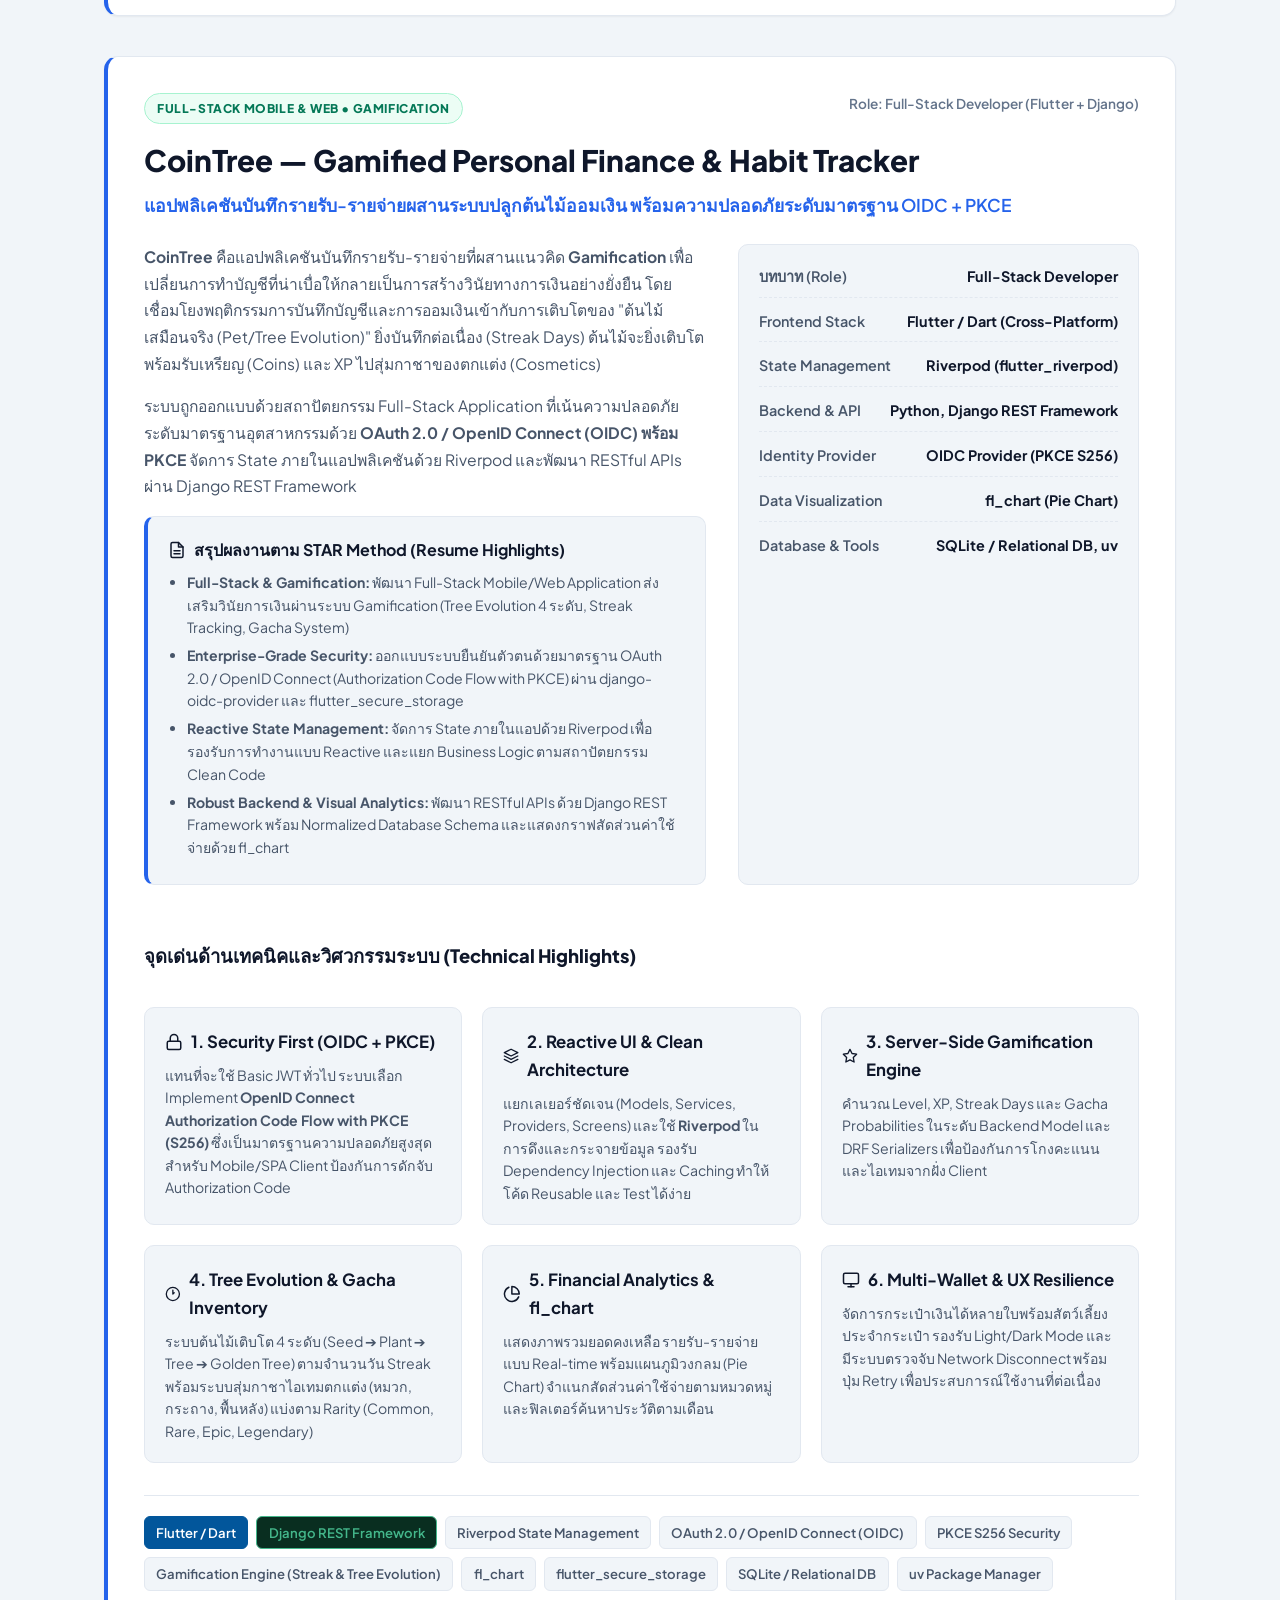
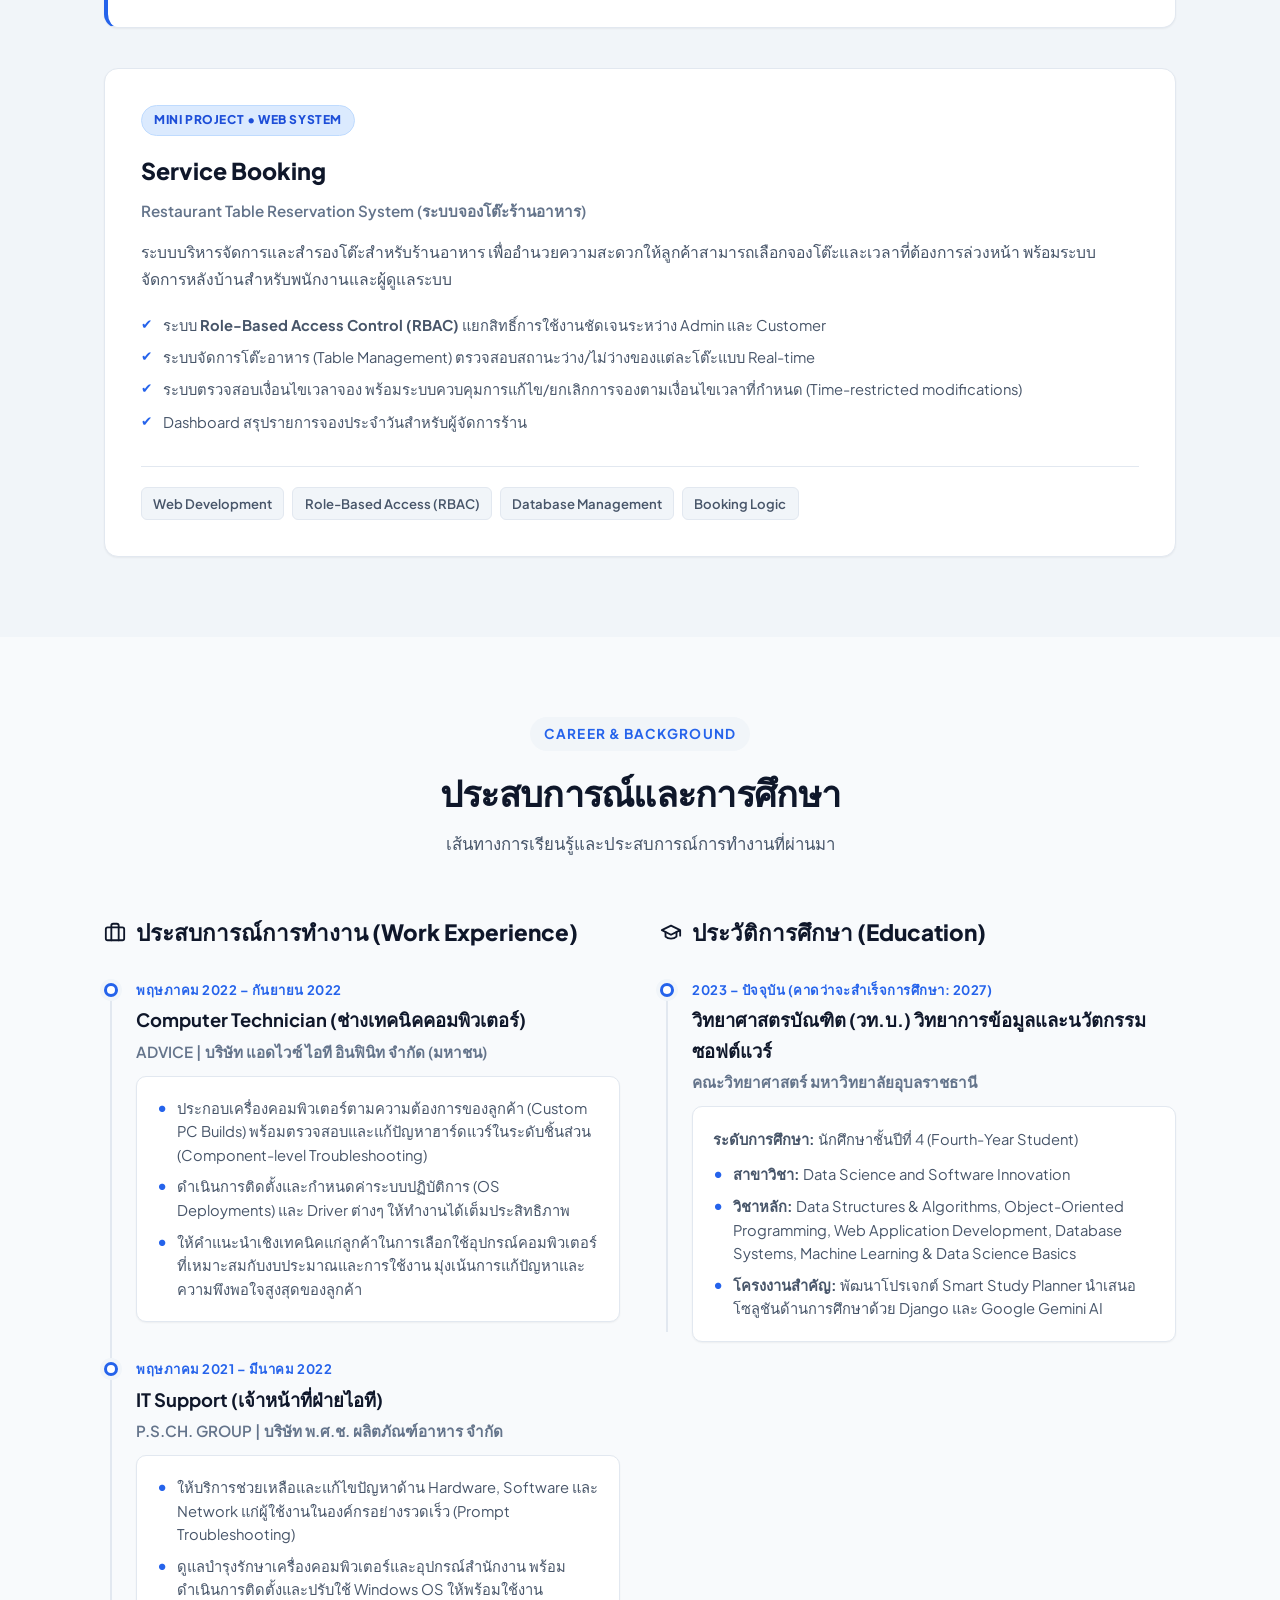
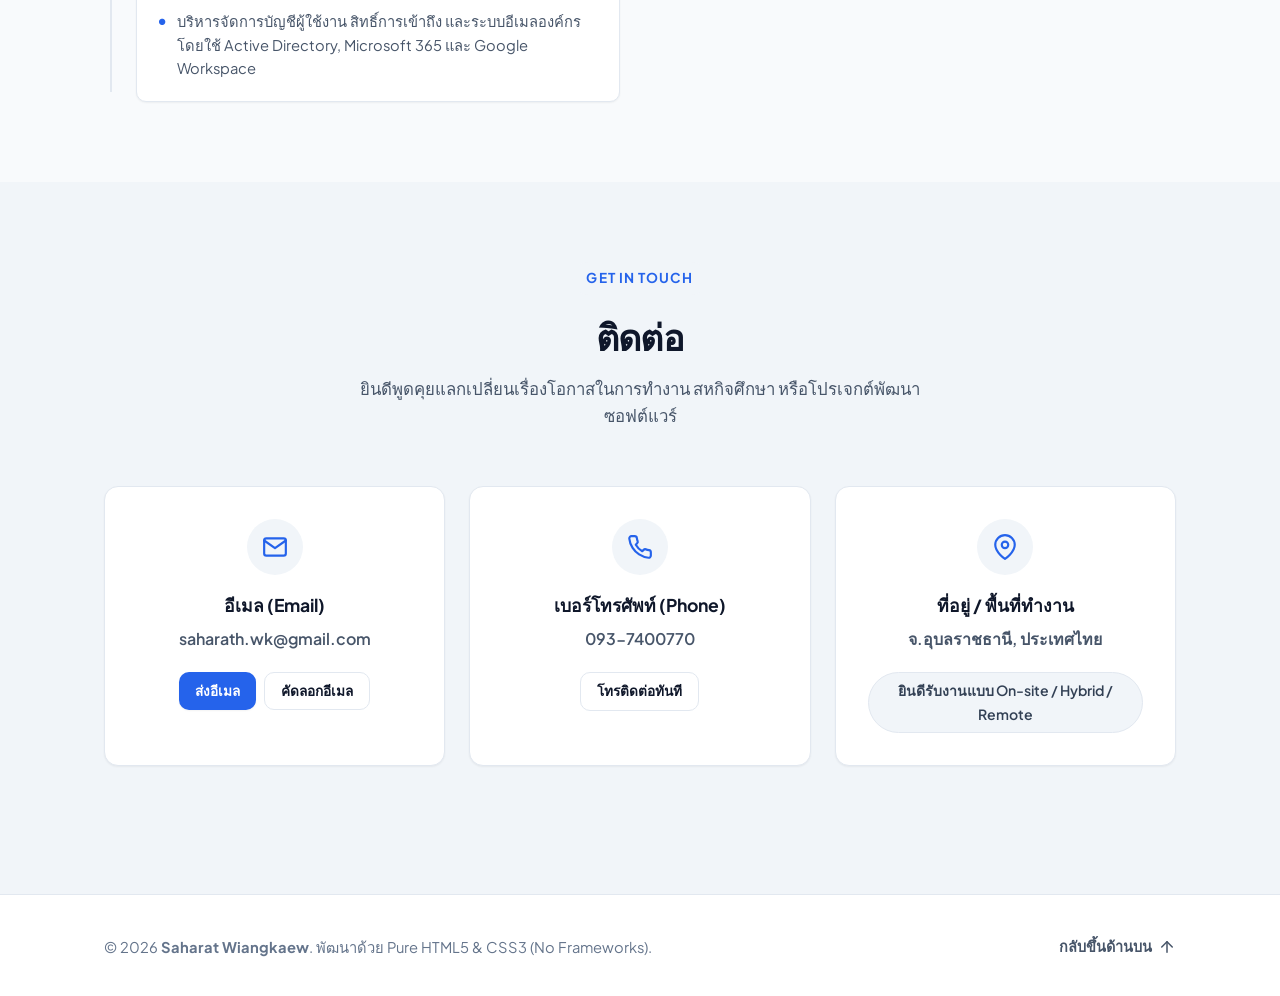
==== commit f720c6d0: "Update skills, categories and contact heading according to user edits" ====
--- a/index.html
+++ b/index.html
@@ -213,7 +213,7 @@
                   <polyline points="8 6 2 12 8 18"></polyline>
                 </svg>
               </div>
-              <h3>Languages (ภาษาเขียนโค้ด)</h3>
+              <h3>Languages</h3>
             </div>
             <div class="skill-tags">
               <span class="skill-tag">Python</span>
@@ -241,13 +241,11 @@
               <span class="skill-tag">Django</span>
               <span class="skill-tag">Django REST Framework</span>
               <span class="skill-tag">Flutter / Dart</span>
-              <span class="skill-tag">Riverpod</span>
               <span class="skill-tag">FastAPI</span>
               <span class="skill-tag">React.js</span>
               <span class="skill-tag">Vue.js</span>
               <span class="skill-tag">Node.js (Express)</span>
               <span class="skill-tag">Tailwind CSS</span>
-              <span class="skill-tag">GoF Design Patterns</span>
             </div>
           </div>
 
@@ -267,8 +265,6 @@
               <span class="skill-tag">PostgreSQL</span>
               <span class="skill-tag">MySQL</span>
               <span class="skill-tag">SQLite</span>
-              <span class="skill-tag">FAISS (Vector DB)</span>
-              <span class="skill-tag">Kùzu DB (Graph DB)</span>
             </div>
           </div>
 
@@ -285,15 +281,10 @@
             <div class="skill-tags">
               <span class="skill-tag">Git</span>
               <span class="skill-tag">GitHub</span>
-              <span class="skill-tag">LangChain</span>
               <span class="skill-tag">Ollama</span>
               <span class="skill-tag">Streamlit</span>
-              <span class="skill-tag">uv</span>
-              <span class="skill-tag">OAuth 2.0 / OIDC</span>
               <span class="skill-tag">Vercel</span>
               <span class="skill-tag">pgAdmin</span>
-              <span class="skill-tag">Google Gemini API</span>
-              <span class="skill-tag">Google Calendar API</span>
             </div>
           </div>
 
@@ -336,9 +327,7 @@
             <div class="skill-tags">
               <span class="skill-tag">Active Directory</span>
               <span class="skill-tag">Microsoft 365</span>
-              <span class="skill-tag">Google Workspace</span>
               <span class="skill-tag">Windows OS Deployment</span>
-              <span class="skill-tag">Network Troubleshooting</span>
               <span class="skill-tag">Hardware Assembly</span>
             </div>
           </div>
@@ -1282,7 +1271,7 @@
       <div class="container">
         <div class="section-title-wrap">
           <span class="section-badge">Get in Touch</span>
-          <h2 class="section-title">ติดต่อผม</h2>
+          <h2 class="section-title">ติดต่อ</h2>
           <p class="section-subtitle">ยินดีพูดคุยแลกเปลี่ยนเรื่องโอกาสในการทำงาน สหกิจศึกษา หรือโปรเจกต์พัฒนาซอฟต์แวร์</p>
         </div>
 
